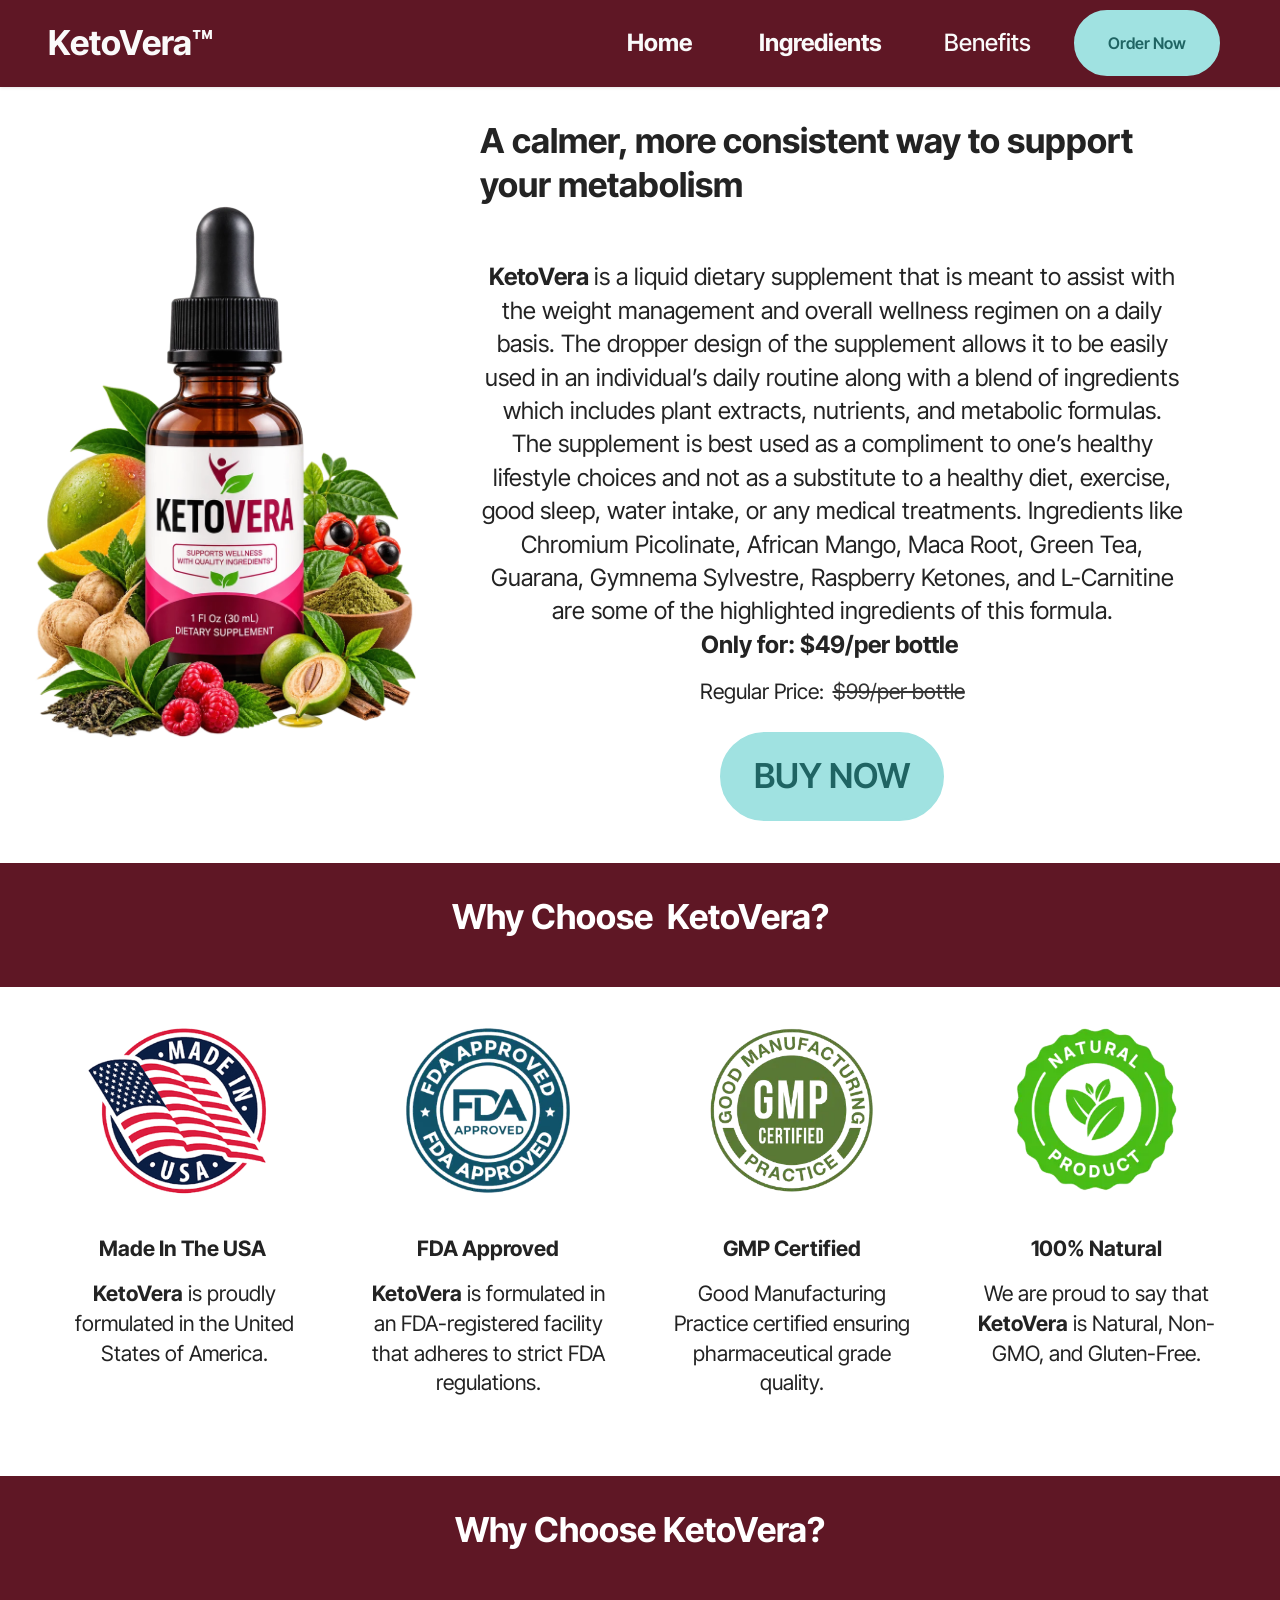
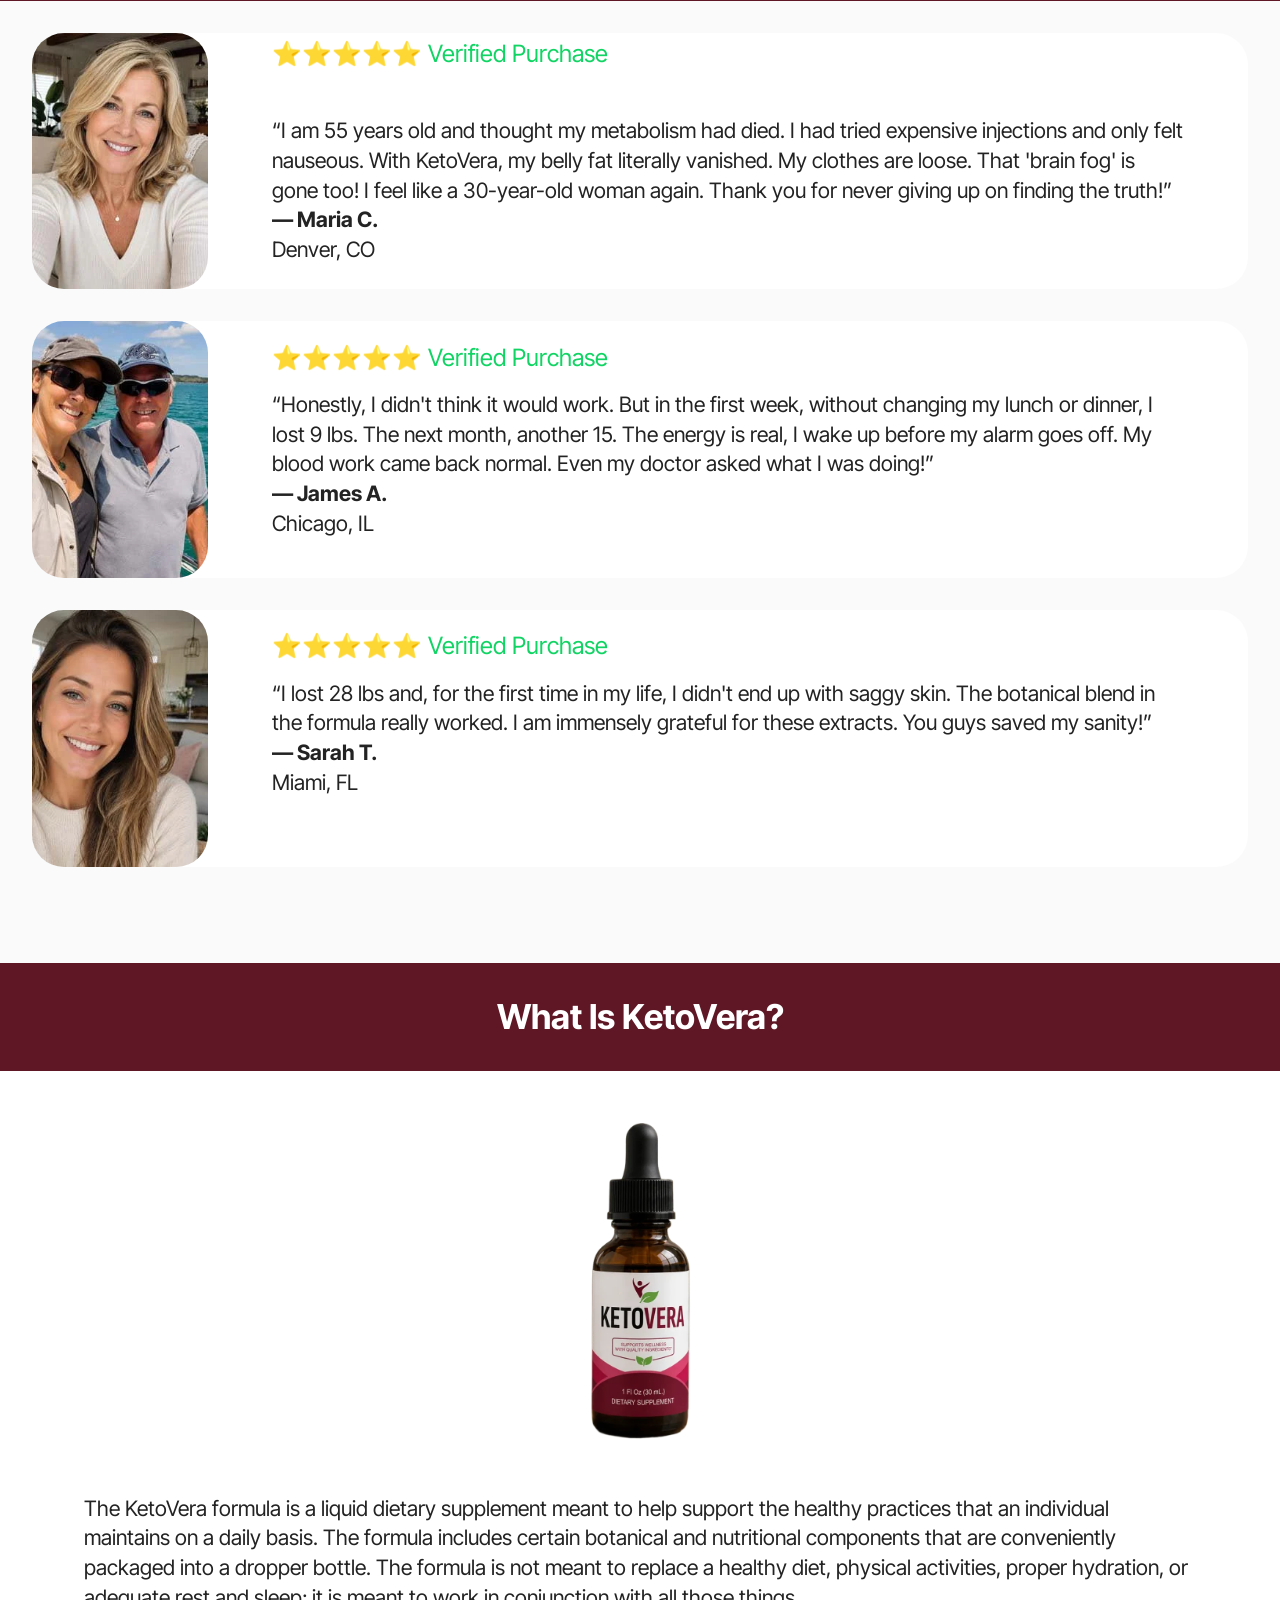
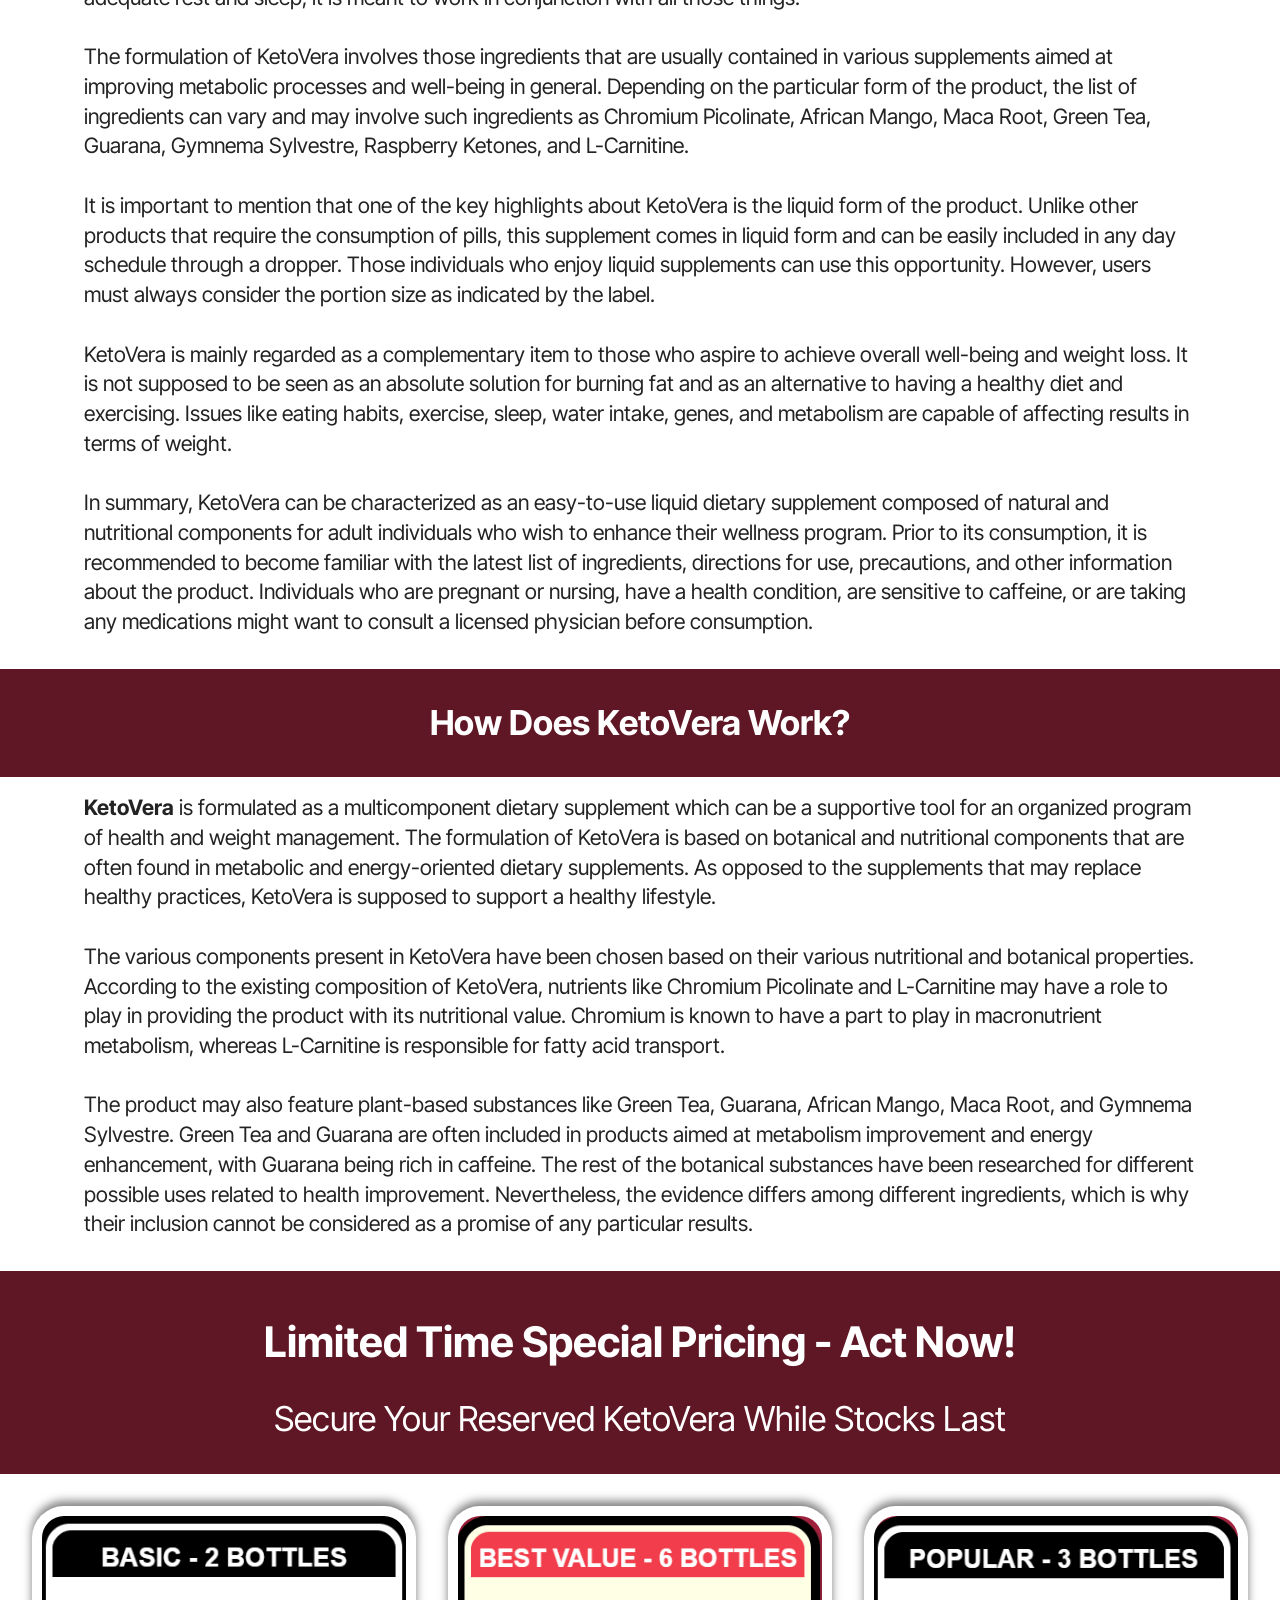
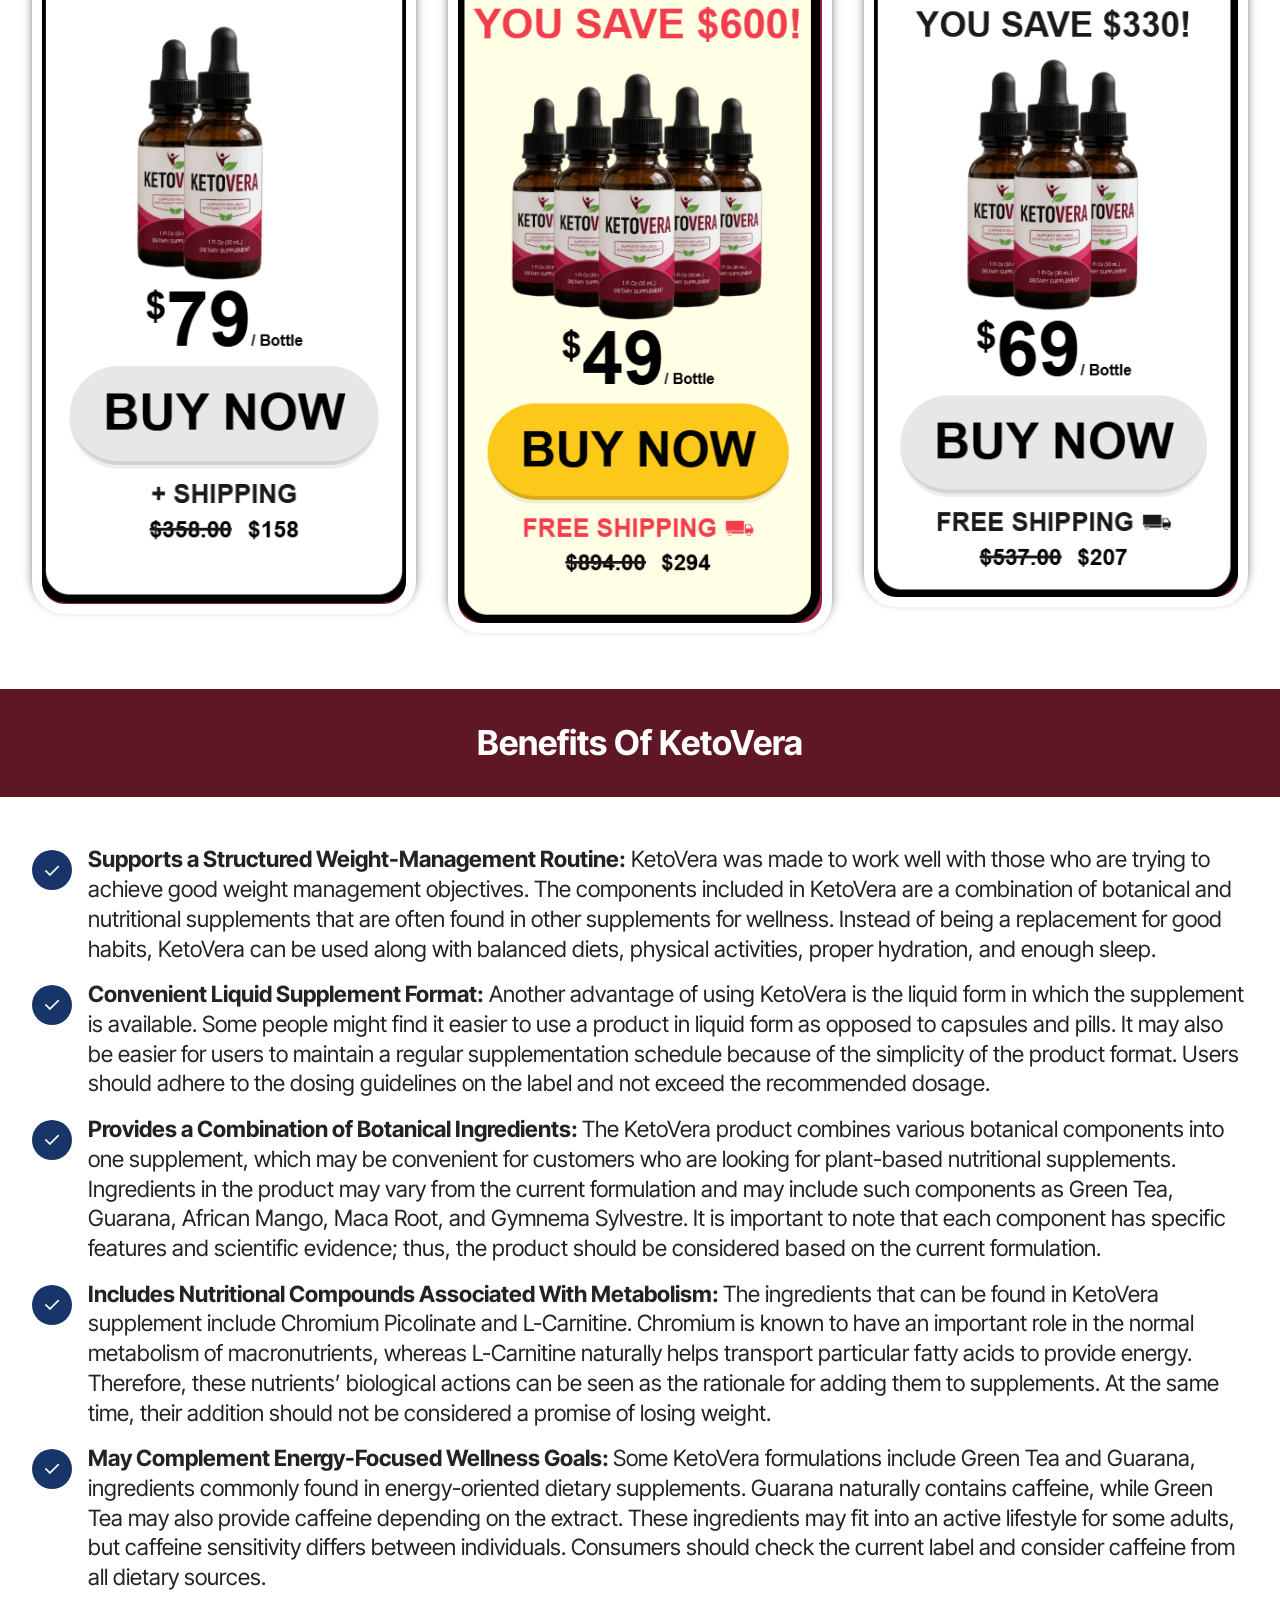
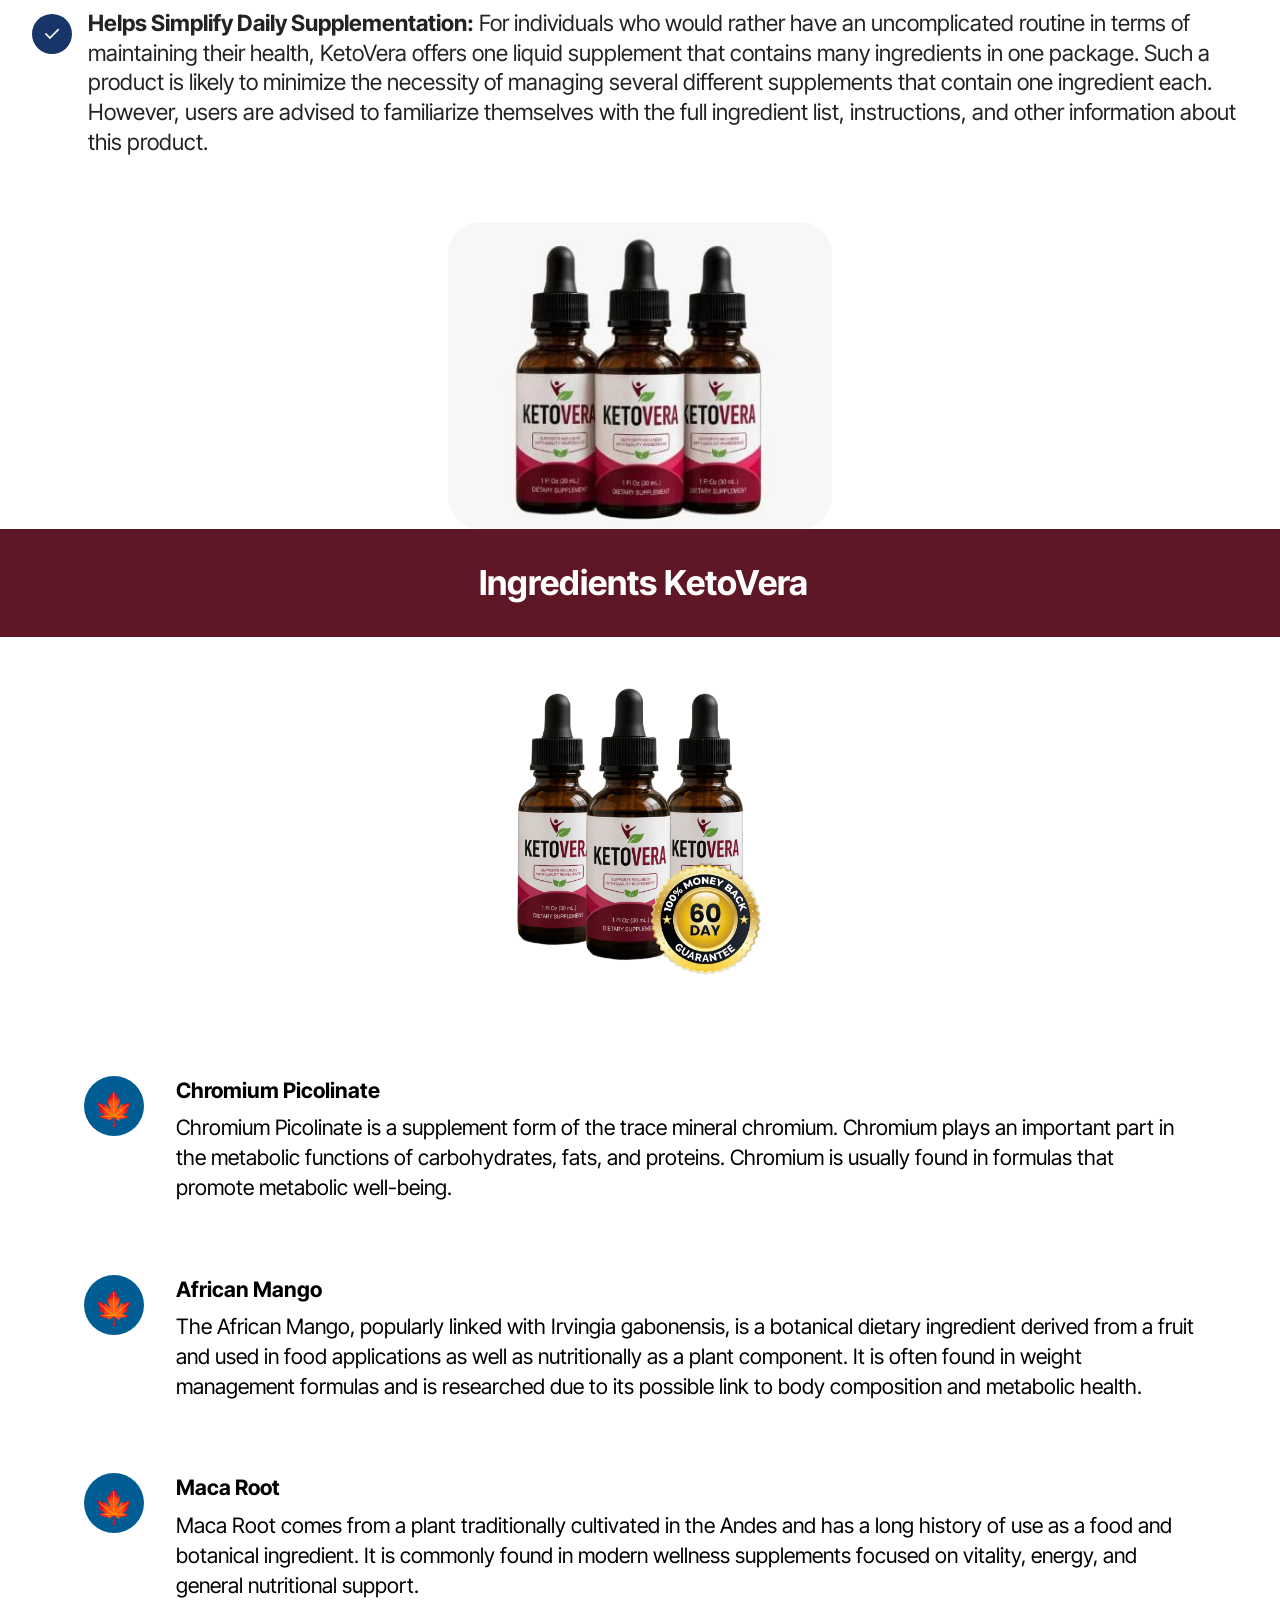
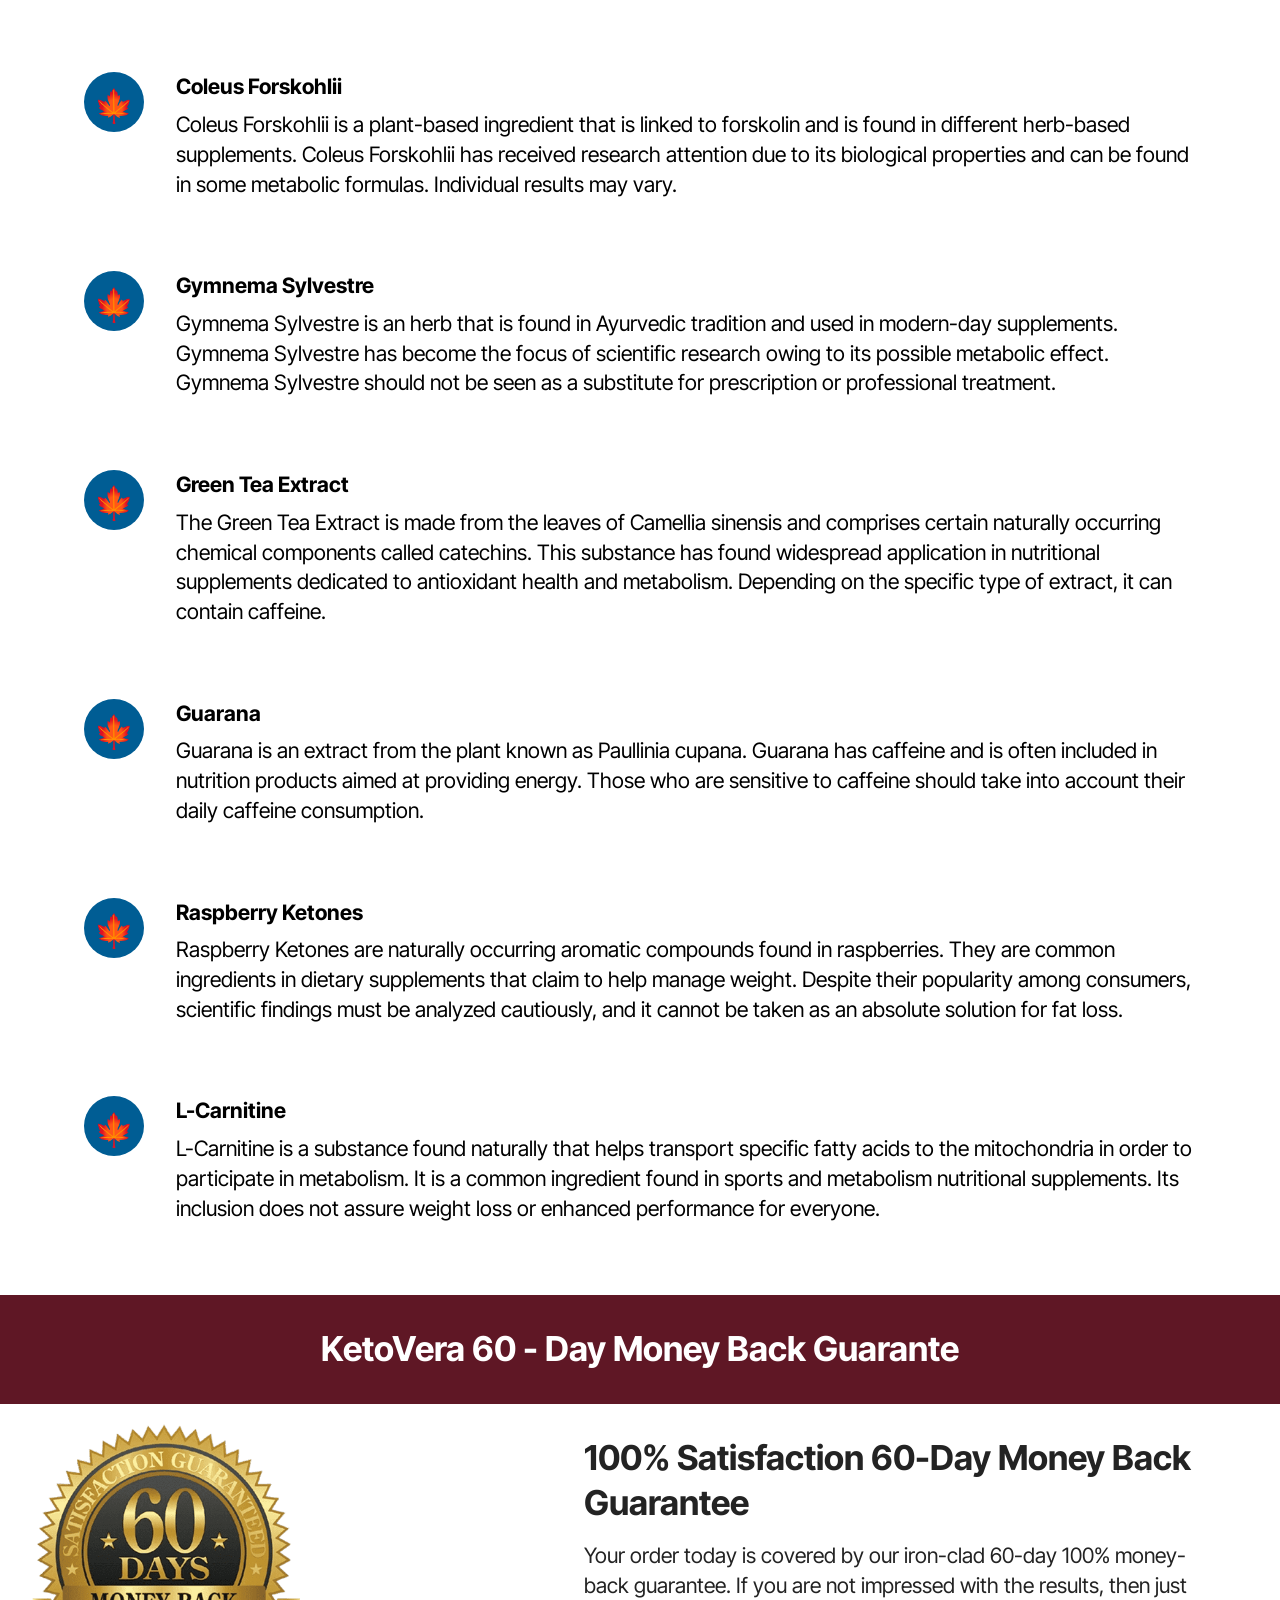
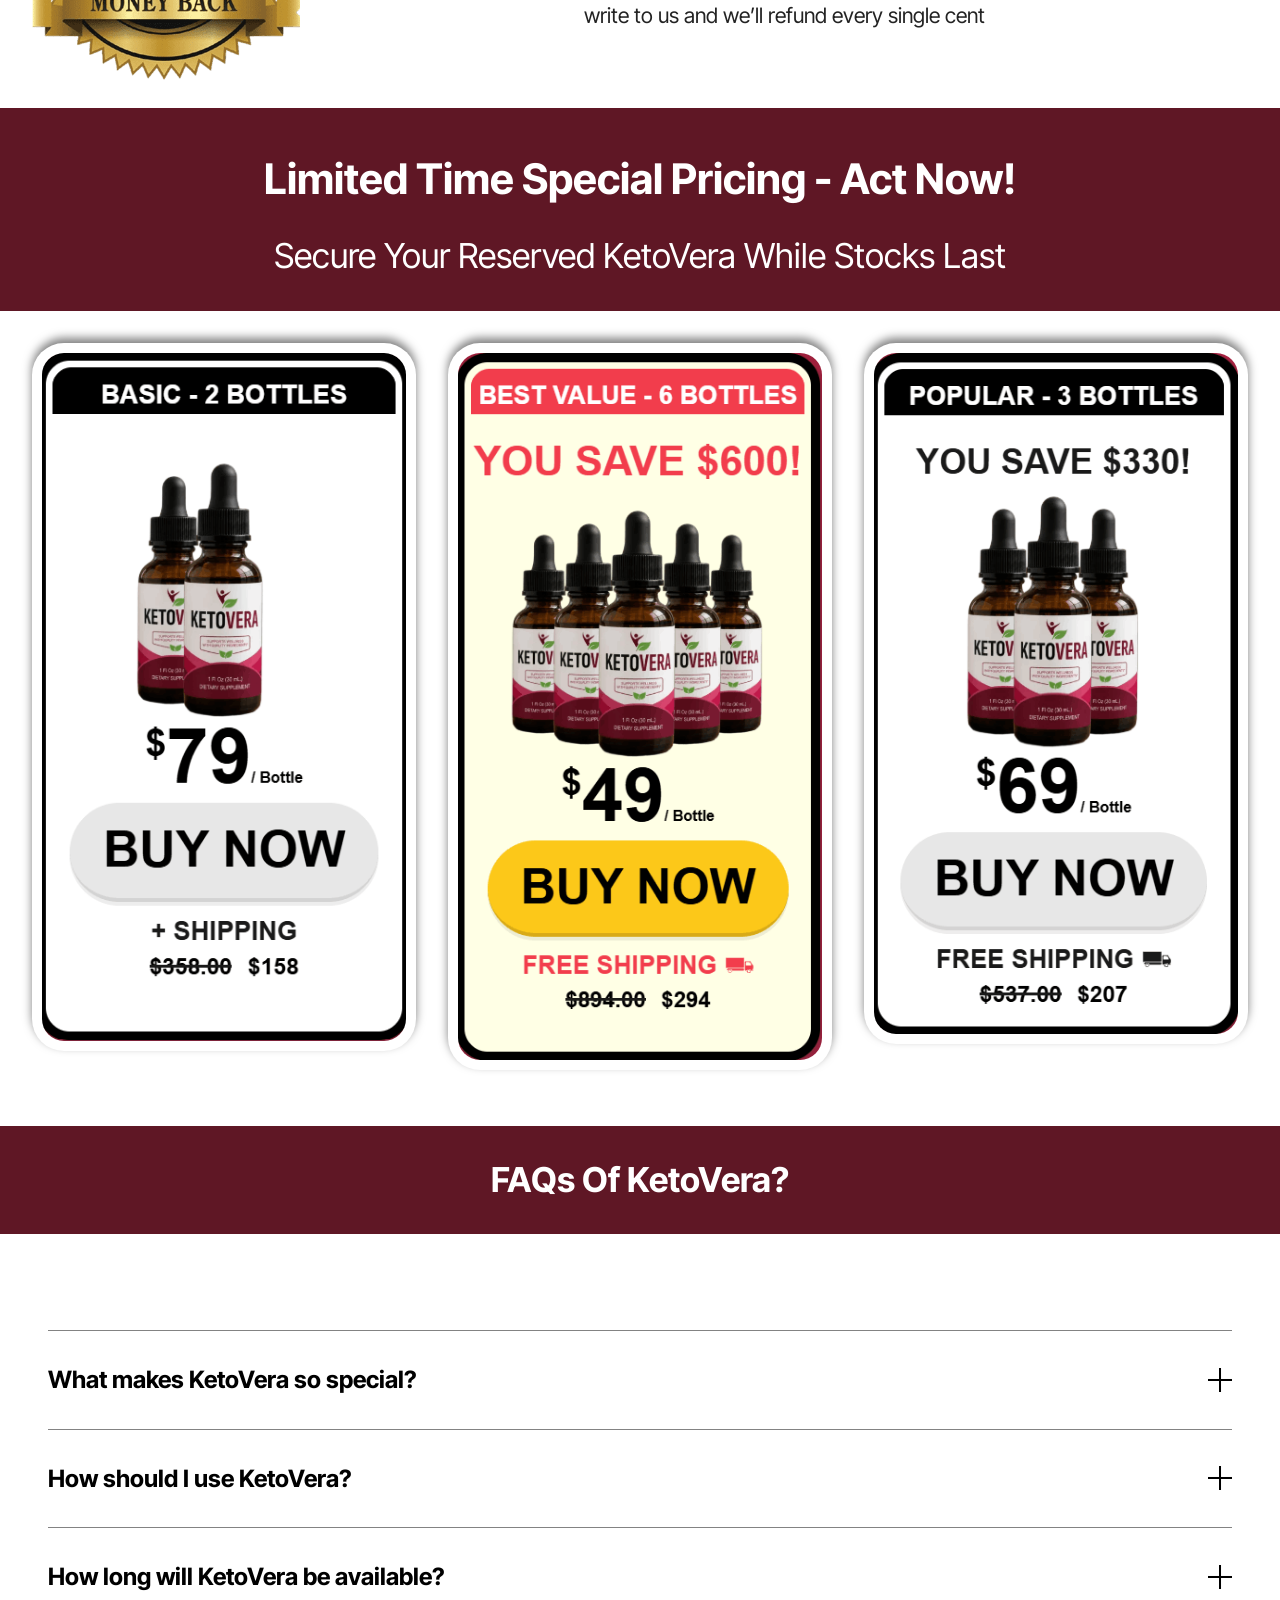
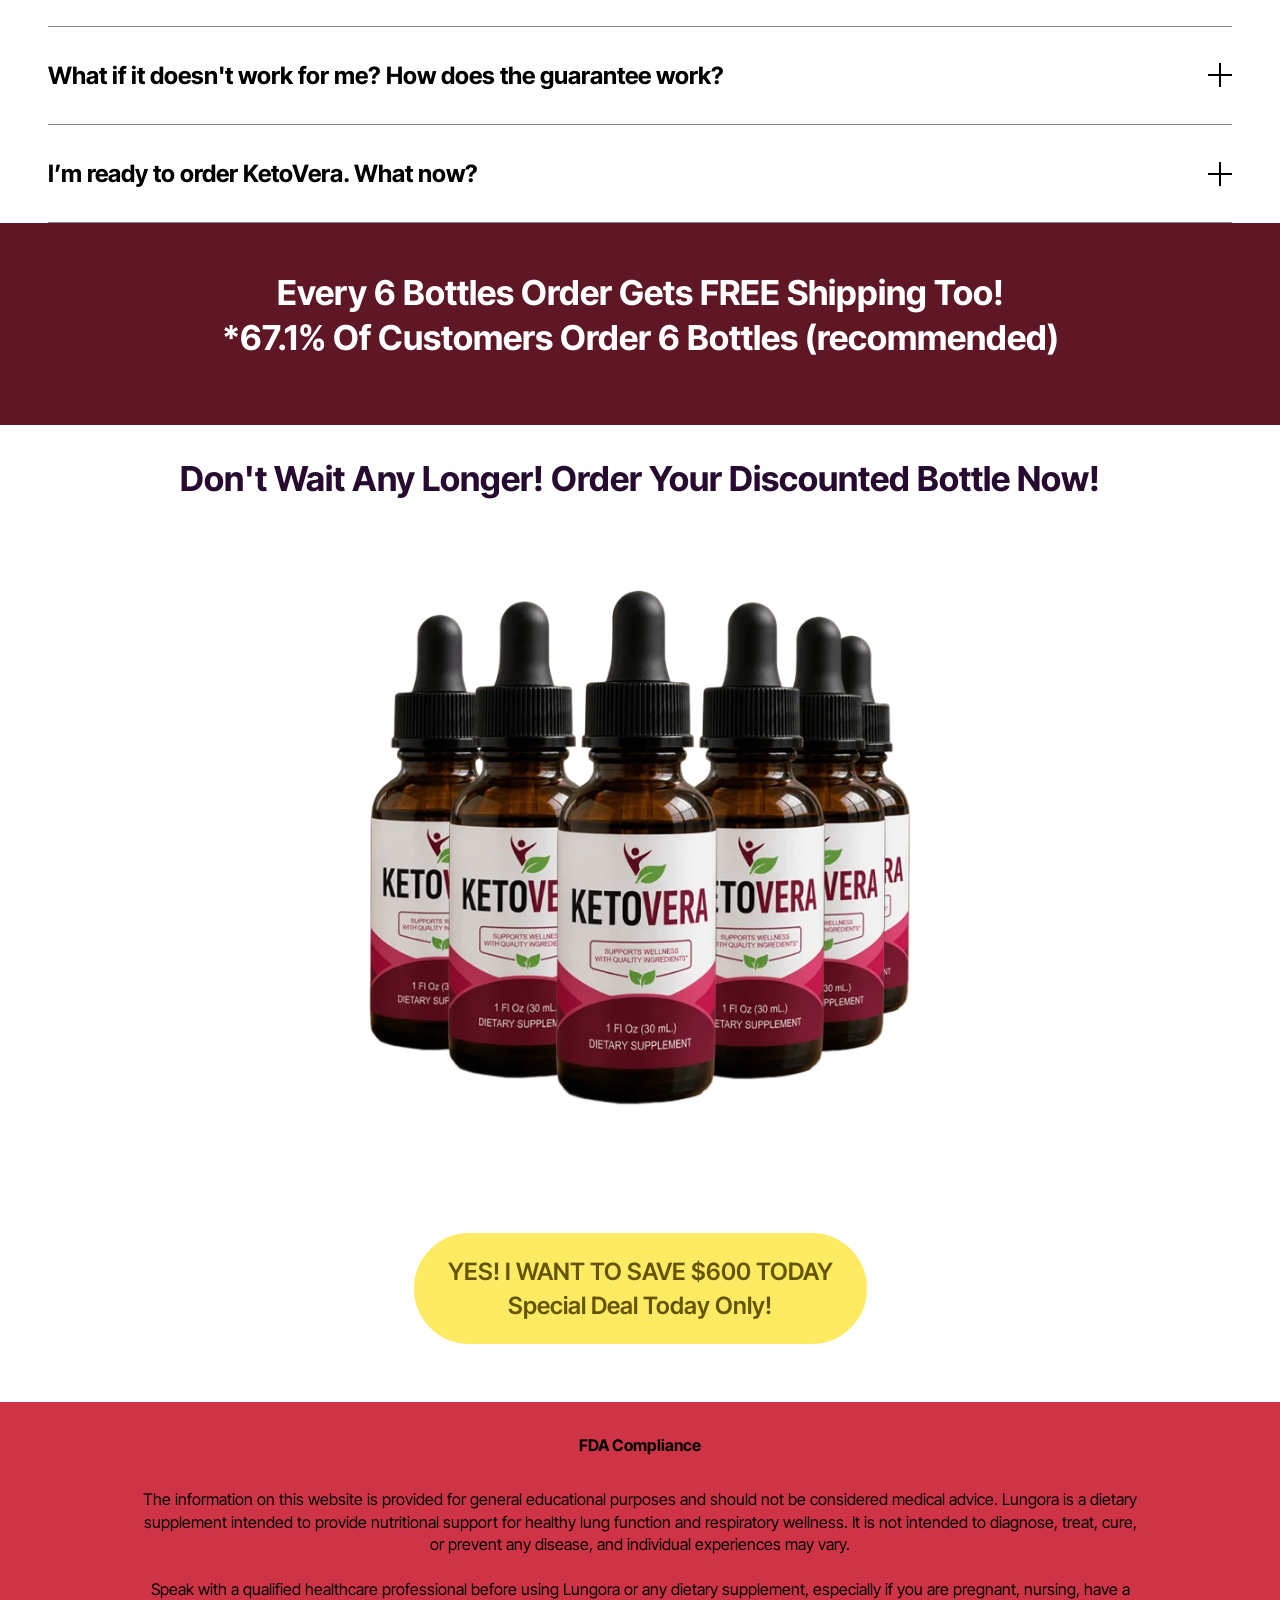
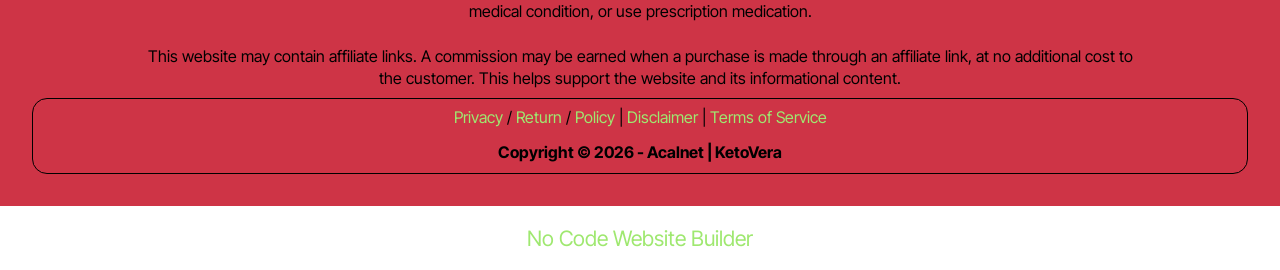
==== index.html @ b518c016 "Add files via upload" ====
<!DOCTYPE html>
<html  lang="en">
<head>
  <!-- Site made with Mobirise Website Builder v6.1.12, https://mobirise.com -->
  <meta charset="UTF-8">
  <meta http-equiv="X-UA-Compatible" content="IE=edge">
  <meta name="generator" content="Mobirise v6.1.12, mobirise.com">
  <meta name="twitter:card" content="summary_large_image"/>
  <meta name="twitter:image:src" content="assets/images/index-meta.webp">
  <meta property="og:image" content="assets/images/index-meta.webp">
  <meta name="twitter:title" content="KetoVera – Advanced Support for Nerve Health">
  <meta name="viewport" content="width=device-width, initial-scale=1, minimum-scale=1">
  <link rel="shortcut icon" href="assets/images/images.png" type="image/x-icon">
  <meta name="description" content="KetoVera is a liquid dietary supplement that is meant to assist with the weight management and overall wellness regimen on a daily basis. The dropper design of the supplement allows it to be easily used in an individual’s daily routine along with a blend of ingredients which includes plant extracts, nutrients, and metabolic formulas. The supplement is best used as a compliment to one’s healthy lifestyle choices and not as a substitute to a healthy diet, exercise, good sleep, water intake, or any medical treatments. Ingredients like Chromium Picolinate, African Mango, Maca Root, Green Tea, Guarana, Gymnema Sylvestre, Raspberry Ketones, and L-Carnitine are some of the highlighted ingredients of this formula.">
  
  
  <title>KetoVera – Advanced Support for Nerve Health</title>
  <link rel="stylesheet" href="assets/web/assets/mobirise-icons2/mobirise2.css">
  <link rel="stylesheet" href="assets/web/assets/mobirise-icons/mobirise-icons.css">
  <link rel="stylesheet" href="assets/bootstrap/css/bootstrap.min.css">
  <link rel="stylesheet" href="assets/dropdown/css/style.css">
  <link rel="stylesheet" href="assets/socicon/css/styles.css">
  <link rel="stylesheet" href="assets/theme/css/style.css">
  <link rel="preload" href="https://fonts.googleapis.com/css?family=Inter+Tight:100,200,300,400,500,600,700,800,900,100i,200i,300i,400i,500i,600i,700i,800i,900i&display=swap" as="style" onload="this.onload=null;this.rel='stylesheet'">
  <noscript><link rel="stylesheet" href="https://fonts.googleapis.com/css?family=Inter+Tight:100,200,300,400,500,600,700,800,900,100i,200i,300i,400i,500i,600i,700i,800i,900i&display=swap"></noscript>
  <link rel="preload" as="style" href="assets/mobirise/css/mbr-additional.css?v=Tbg3Fm"><link rel="stylesheet" href="assets/mobirise/css/mbr-additional.css?v=Tbg3Fm" type="text/css">

  
  
  <meta name="keywords" content="prosta defend, prostadefend, prosta defend supplement, prosta defend pills">
 <meta name="author" content="prosta defend">
		
 <link rel="canonical" href="" >
</head>
<body>
  
  <section data-bs-version="5.1" class="menu menu2 cid-vwCGoTfLS6" once="menu" id="menu2-1z">
    
    <nav class="navbar navbar-dropdown navbar-expand-lg">
        <div class="container">
            <div class="navbar-brand">
                
                <span class="navbar-caption-wrap"><a class="navbar-caption text-white text-primary display-2" href="index.html#content4-27">KetoVera™&nbsp;<br></a></span>
            </div>
            <button class="navbar-toggler" type="button" data-toggle="collapse" data-bs-toggle="collapse" data-target="#navbarSupportedContent" data-bs-target="#navbarSupportedContent" aria-controls="navbarNavAltMarkup" aria-expanded="false" aria-label="Toggle navigation">
                <div class="hamburger">
                    <span></span>
                    <span></span>
                    <span></span>
                    <span></span>
                </div>
            </button>
            <div class="collapse navbar-collapse" id="navbarSupportedContent">
                <ul class="navbar-nav nav-dropdown" data-app-modern-menu="true"><li class="nav-item"><a class="nav-link link text-white text-primary display-5" href="index.html#header3-1m"><strong>Home&nbsp;</strong><br></a></li>
                    <li class="nav-item"><a class="nav-link link text-white text-primary display-5" href="index.html"><strong>Ingredients</strong></a></li>
                    <li class="nav-item"><a class="nav-link link text-white text-primary display-5" href="index.html#header3-31">Benefits</a>
                    </li></ul>
                
                <div class="navbar-buttons mbr-section-btn"><a class="btn btn-warning display-4" href="https://maxwebleads.com/13455/2134/2/?">Order Now</a></div>
            </div>
        </div>
    </nav>
</section>

<section data-bs-version="5.1" class="features6 cid-vwCGxktQIx" id="features7-20">
    <!---->
    

    
    
    <div class="container">
        <div class="card-wrapper">
            <div class="row align-items-center">
                <div class="col-12 col-lg-4">
                    <div class="image-wrapper">
                        <a href="https://maxwebleads.com/13455/2134/2/?"><img src="assets/images/download-2.webp" alt="KetoVera"></a>
                    </div>
                </div>
                <div class="col-12 col-lg">
                    <div class="text-box">
                        <h5 class="mbr-title mbr-fonts-style display-2"><strong>A calmer, more consistent way to support your metabolism</strong><br><strong><br></strong></h5>
                        <p class="mbr-text mbr-fonts-style display-5"><strong>KetoVera </strong>is a liquid dietary supplement that is meant to assist with the weight management and overall wellness regimen on a daily basis. The dropper design of the supplement allows it to be easily used in an individual’s daily routine along with a blend of ingredients which includes plant extracts, nutrients, and metabolic formulas. The supplement is best used as a compliment to one’s healthy lifestyle choices and not as a substitute to a healthy diet, exercise, good sleep, water intake, or any medical treatments. Ingredients like Chromium Picolinate, African Mango, Maca Root, Green Tea, Guarana, Gymnema Sylvestre, Raspberry Ketones, and L-Carnitine are some of the highlighted ingredients of this formula.<br><strong>Only for: $49/per bottle&nbsp;</strong><br></p>
                        <div class="cost">
                            <span class="currentcost mbr-fonts-style pr-2 display-7">Regular Price:&nbsp;</span>
                            <span class="oldcost mbr-fonts-style display-7">$99/per bottle</span>
                        </div>
                        <div class="mbr-section-btn pt-3"><a href="https://maxwebleads.com/13455/2134/2/?" class="btn btn-warning display-2">BUY NOW</a></div>
                    </div>
                </div>
            </div>
        </div>
    </div>
</section>

<section data-bs-version="5.1" class="header3 cid-vwCIpOp77V" id="header3-21">

    

    
    

    <div class="align-center container">
        <div class="row justify-content-center">
            <div class="col-12 col-lg-12">
                
                <h2 class="mbr-section-subtitle mbr-fonts-style mb-3 display-2"><strong>Why Choose&nbsp; KetoVera?</strong></h2>
                
                
            </div>
        </div>
    </div>
</section>

<section data-bs-version="5.1" class="gallery3 cid-vwCFQWDNEf" id="gallery3-1x">
    
    
    <div class="container">
        
        <div class="row mt-4">
            
            
            <div class="item features-image сol-12 col-md-6 col-lg-3 active">
                <div class="item-wrapper">
                    <div class="item-img">
                        <a href="https://maxwebleads.com/13455/2134/2/?"><img src="assets/images/made-in-usa202-500x300.webp" alt="KetoVera Pro FDA Approved" data-slide-to="0" data-bs-slide-to="0"></a>
                    </div>
                    <div class="item-content">
                        <h5 class="item-title mbr-fonts-style display-7"><strong>Made In The USA&nbsp;</strong></h5>
                        
                        <p class="mbr-text mbr-fonts-style mt-3 display-7"><strong>KetoVera</strong> is proudly formulated in the United States of America.
<br>
<br></p>
                    </div>
                    
                </div>
            </div><div class="item features-image сol-12 col-md-6 col-lg-3">
                <div class="item-wrapper">
                    <div class="item-img">
                        <a href="https://maxwebleads.com/13455/2134/2/?"><img src="assets/images/fda-approved-500x300.webp" alt="KetoVera Pro Made In Usa" data-slide-to="1" data-bs-slide-to="1"></a>
                    </div>
                    <div class="item-content">
                        <h5 class="item-title mbr-fonts-style display-7"><strong>FDA Approved</strong></h5>
                        
                        <p class="mbr-text mbr-fonts-style mt-3 display-7"><strong>KetoVera</strong> is formulated in an FDA-registered facility that adheres to strict FDA regulations.</p>
                    </div>
                    
                </div>
            </div><div class="item features-image сol-12 col-md-6 col-lg-3">
                <div class="item-wrapper">
                    <div class="item-img">
                        <a href="https://maxwebleads.com/13455/2134/2/?"><img src="assets/images/gmp-certified-500x300.webp" alt="KetoVera Pro All Natural" data-slide-to="2" data-bs-slide-to="2"></a>
                    </div>
                    <div class="item-content">
                        <h5 class="item-title mbr-fonts-style display-7"><strong>GMP Certified</strong></h5>
                        
                        <p class="mbr-text mbr-fonts-style mt-3 display-7">Good Manufacturing Practice certified ensuring pharmaceutical grade quality.
<br>
<br></p>
                    </div>
                    
                </div>
            </div>
            <div class="item features-image сol-12 col-md-6 col-lg-3">
                <div class="item-wrapper">
                    <div class="item-img">
                        <a href="https://maxwebleads.com/13455/2134/2/?"><img src="assets/images/100-natural-500x300.webp" alt="KetoVera Pro GMP Certified" title=""></a>
                    </div>
                    <div class="item-content">
                        <h5 class="item-title mbr-fonts-style display-7"><strong>100% Natural</strong></h5>
                        
                        <p class="mbr-text mbr-fonts-style mt-3 display-7">We are proud to say that <strong>KetoVera</strong> is Natural, Non-GMO, and Gluten-Free.</p>
                    </div>
                    
                </div>
            </div>
        </div>
    </div>
</section>

<section data-bs-version="5.1" class="header3 cid-vwCO7ddUhF" id="header3-22">

    

    
    

    <div class="align-center container">
        <div class="row justify-content-center">
            <div class="col-12 col-lg-12">
                
                <h2 class="mbr-section-subtitle mbr-fonts-style mb-3 display-2"><strong>Why Choose KetoVera?</strong></h2>
                
                
            </div>
        </div>
    </div>
</section>

<section data-bs-version="5.1" class="team2 cid-vwCOnBbGUN" xmlns="http://www.w3.org/1999/html" id="team2-23">
    

    
    
    <div class="container">
        <div class="item features-image">
            <div class="item-wrapper">
                <div class="row align-items-center">
                    <div class="col-12 col-md-2">
                        <div class="image-wrapper">
                            <a href="https://maxwebleads.com/13455/2134/2/?"><img src="assets/images/ketovera-reviews-1-240x350.webp" alt="KetoVera"></a>
                        </div>
                    </div>
                    <div class="col-12 col-md">
                        <div class="card-box">
                            
                            <h2 class="card-subtitle mbr-fonts-style mb-3 display-5">⭐⭐⭐⭐⭐ Verified Purchase</h2>
                            <p class="mbr-text mbr-fonts-style display-7"><br>“I am 55 years old and thought my metabolism had died. I had tried expensive injections and only felt nauseous. With KetoVera, my belly fat literally vanished. My clothes are loose. That 'brain fog' is gone too! I feel like a 30-year-old woman again. Thank you for never giving up on finding the truth!”<br><strong>— Maria C.
</strong><br>Denver, CO<br></p>
                            
                        </div>
                    </div>
                </div>
            </div>
        </div>
        <div class="item features-image">
            <div class="item-wrapper">
                <div class="row align-items-center">
                    <div class="col-12 col-md-2">
                        <div class="image-wrapper">
                            <a href="https://maxwebleads.com/13455/2134/2/?"><img src="assets/images/ketovera-reviews-2-240x350.webp" alt="KetoVera"></a>
                        </div>
                    </div>
                    <div class="col-12 col-md">
                        <div class="card-box">
                            
                            <h2 class="card-subtitle mbr-fonts-style mb-3 display-5">⭐⭐⭐⭐⭐ Verified Purchase</h2>
                            <p class="mbr-text mbr-fonts-style display-7">“Honestly, I didn't think it would work. But in the first week, without changing my lunch or dinner, I lost 9 lbs. The next month, another 15. The energy is real, I wake up before my alarm goes off. My blood work came back normal. Even my doctor asked what I was doing!”<br><strong>— James A.
<br></strong>Chicago, IL<br></p>
                            
                        </div>
                    </div>
                </div>
            </div>
        </div>
        <div class="item features-image">
            <div class="item-wrapper">
                <div class="row align-items-center">
                    <div class="col-12 col-md-2">
                        <div class="image-wrapper">
                            <a href="https://maxwebleads.com/13455/2134/2/?"><img src="assets/images/ketovera-reviews-3-240x350.webp" alt="KetoVera"></a>
                        </div>
                    </div>
                    <div class="col-12 col-md">
                        <div class="card-box">
                            
                            <h2 class="card-subtitle mbr-fonts-style mb-3 display-5">⭐⭐⭐⭐⭐ Verified Purchase</h2>
                            <p class="mbr-text mbr-fonts-style display-7">“I lost 28 lbs and, for the first time in my life, I didn't end up with saggy skin. The botanical blend in the formula really worked. I am immensely grateful for these extracts. You guys saved my sanity!”
<br><strong>— Sarah T.
</strong><br>Miami, FL<br>&nbsp;<br></p>
                            
                        </div>
                    </div>
                </div>
            </div>
        </div>
    </div>
</section>

<section data-bs-version="5.1" class="header3 cid-uSwx4cJ0TO" id="header3-4">

    

    
    

    <div class="align-center container">
        <div class="row justify-content-center">
            <div class="col-12 col-lg-12">
                
                <h2 class="mbr-section-subtitle mbr-fonts-style mb-3 display-2"><strong>What Is KetoVera?</strong></h2>
                
                
            </div>
        </div>
    </div>
</section>

<section data-bs-version="5.1" class="header9 cid-uSwxo9HcY4" id="header9-6">

    

    
    

    <div class="text-center container">
        <div class="row justify-content-center">
            <div class="col-md-12 col-lg-9">
                <div class="image-wrap mb-4">
                    <a href="https://maxwebleads.com/13455/2134/2/?"><img src="assets/images/download-1.webp" alt="KetoVera Official"></a>
                </div>
                
                
                
            </div>
        </div>
    </div>
</section>

<section data-bs-version="5.1" class="content4 cid-uSwx5BcQWN" id="content4-5">
    

    
    
    <div class="container">
        <div class="row justify-content-center">
            <div class="title col-md-12 col-lg-11">
                
                <h4 class="mbr-section-subtitle align-center mbr-fonts-style mb-4 display-7">The KetoVera formula is a liquid dietary supplement meant to help support the healthy practices that an individual maintains on a daily basis. The formula includes certain botanical and nutritional components that are conveniently packaged into a dropper bottle. The formula is not meant to replace a healthy diet, physical activities, proper hydration, or adequate rest and sleep; it is meant to work in conjunction with all those things.<br><br>
<div>
</div><div>
</div><div>
</div><div>
</div><div>The formulation of KetoVera involves those ingredients that are usually contained in various supplements aimed at improving metabolic processes and well-being in general. Depending on the particular form of the product, the list of ingredients can vary and may involve such ingredients as Chromium Picolinate, African Mango, Maca Root, Green Tea, Guarana, Gymnema Sylvestre, Raspberry Ketones, and L-Carnitine.</div><div><br></div><div>
</div><div>It is important to mention that one of the key highlights about KetoVera is the liquid form of the product. Unlike other products that require the consumption of pills, this supplement comes in liquid form and can be easily included in any day schedule through a dropper. Those individuals who enjoy liquid supplements can use this opportunity. However, users must always consider the portion size as indicated by the label.</div><div> </div><br><div>KetoVera is mainly regarded as a complementary item to those who aspire to achieve overall well-being and weight loss. It is not supposed to be seen as an absolute solution for burning fat and as an alternative to having a healthy diet and exercising. Issues like eating habits, exercise, sleep, water intake, genes, and metabolism are capable of affecting results in terms of weight.</div><div><br></div><div>In summary, KetoVera can be characterized as an easy-to-use liquid dietary supplement composed of natural and nutritional components for adult individuals who wish to enhance their wellness program. Prior to its consumption, it is recommended to become familiar with the latest list of ingredients, directions for use, precautions, and other information about the product. Individuals who are pregnant or nursing, have a health condition, are sensitive to caffeine, or are taking any medications might want to consult a licensed physician before consumption.</div><div>
</div></h4>
                
            </div>
        </div>
    </div>
</section>

<section data-bs-version="5.1" class="header3 cid-uSwy3EeQp4" id="header3-7">

    

    
    

    <div class="align-center container">
        <div class="row justify-content-center">
            <div class="col-12 col-lg-12">
                
                <h2 class="mbr-section-subtitle mbr-fonts-style mb-3 display-2"><strong>How Does KetoVera Work?</strong></h2>
                
                
            </div>
        </div>
    </div>
</section>

<section data-bs-version="5.1" class="content4 cid-uSwy4P6KjC" id="content4-8">
    

    
    
    <div class="container">
        <div class="row justify-content-center">
            <div class="title col-md-12 col-lg-11">
                
                <h4 class="mbr-section-subtitle align-center mbr-fonts-style mb-4 display-7"><div><strong>KetoVera</strong> is formulated as a multicomponent dietary supplement which can be a supportive tool for an organized program of health and weight management. The formulation of KetoVera is based on botanical and nutritional components that are often found in metabolic and energy-oriented dietary supplements. As opposed to the supplements that may replace healthy practices, KetoVera is supposed to support a healthy lifestyle.</div><div><br></div><div>
</div><div>The various components present in KetoVera have been chosen based on their various nutritional and botanical properties. According to the existing composition of KetoVera, nutrients like Chromium Picolinate and L-Carnitine may have a role to play in providing the product with its nutritional value. Chromium is known to have a part to play in macronutrient metabolism, whereas L-Carnitine is responsible for fatty acid transport.</div><div><br></div><div>
</div><div>The product may also feature plant-based substances like Green Tea, Guarana, African Mango, Maca Root, and Gymnema Sylvestre. Green Tea and Guarana are often included in products aimed at metabolism improvement and energy enhancement, with Guarana being rich in caffeine. The rest of the botanical substances have been researched for different possible uses related to health improvement. Nevertheless, the evidence differs among different ingredients, which is why their inclusion cannot be considered as a promise of any particular results.</div><div>
</div><div>
</div><div>
</div></h4>
                
            </div>
        </div>
    </div>
</section>

<section data-bs-version="5.1" class="content4 cid-uSwyrY4N6k" id="content4-9">
    

    
    
    <div class="container">
        <div class="row justify-content-center">
            <div class="title col-md-12 col-lg-11">
                <h3 class="mbr-section-title mbr-fonts-style align-center mb-4 display-1"><strong>Limited Time Special Pricing - Act Now!</strong></h3>
                <h4 class="mbr-section-subtitle align-center mbr-fonts-style mb-4 display-2">Secure Your Reserved KetoVera While Stocks Last</h4>
                
            </div>
        </div>
    </div>
</section>

<section data-bs-version="5.1" class="gallery5 mbr-gallery cid-uSwyss5Anb" id="image1-a">
    

    

    <div class="container">
        
        <div class="row mbr-gallery mt-4">
            <div class="col-12 col-md-6 col-lg-4 item gallery-image">
                
                    <a href="https://maxwebleads.com/13455/2134/2/?"><img class="w-100 JCB_Price" src="assets/images/screenshot202026-09-2920232926-382x722.webp" alt="KetoVera   buy now 2 bottle" data-slide-to="0" data-bs-slide-to="0" title="Ikaria Lean Belly Juice"><br></a>
                   
                
               
            </div>
             <div class="col-12 col-md-6 col-lg-4 item gallery-image">
                
                   <a href="https://maxwebleads.com/13455/2134/2/?"> <img class="w-100 JCB_Price" src="assets/images/screenshot202026-09-2920232949-393x763.webp" alt="KetoVera  buy now 6 bottles" data-slide-to="1" data-bs-slide-to="1" title="Ikaria Lean Belly Juice"><br></a>
                    
                
               
            </div>
             <div class="col-12 col-md-6 col-lg-4 item gallery-image">
                
                   <a href="https://maxwebleads.com/13455/2134/2/?"> <img class="w-100 JCB_Price" src="assets/images/screenshot202026-09-2920233013-386x722.webp" alt="KetoVera  buy now 3 bottles" data-slide-to="2" data-bs-slide-to="2" title="Ikaria Lean Belly Juice"><br>
                    
               
                
            </a></div></div><div class="modal mbr-slider" tabindex="-1" role="dialog" aria-hidden="true" id="vwJ4PDjwbb-modal"><div class="modal-dialog" role="document"><a href="/">
                </a><div class="modal-content"><div class="modal-body"><div class="carousel slide carousel-fade" id="lb-vwJ4PDjwbb" data-ride="carousel" data-bs-ride="carousel" data-interval="4000" data-bs-interval="4000"><a href="/">
                            <div class="carousel-inner">
                                <div class="carousel-item active">
                                    <img class="d-block w-100" src="assets/images/screenshot202026-09-2920232926-382x722.webp" alt="">
                                </div>
                                <div class="carousel-item">
                                    <img class="d-block w-100" src="assets/images/screenshot202026-09-2920232949-393x763.webp" alt="">
                                </div>
                                <div class="carousel-item">
                                    <img class="d-block w-100" src="assets/images/screenshot202026-09-2920233013-386x722.webp" alt="">
                                </div>
                                
                            </div>
                            <ol class="carousel-indicators">
                                <li data-slide-to="0" data-bs-slide-to="0" class="active" data-target="#lb-vwJ4PDjwbb" data-bs-target="#lb-vwJ4PDjwbb"></li>
                                <li data-slide-to="1" data-bs-slide-to="1" data-target="#lb-vwJ4PDjwbb" data-bs-target="#lb-vwJ4PDjwbb"></li>
                                <li data-slide-to="2" data-bs-slide-to="2" data-target="#lb-vwJ4PDjwbb" data-bs-target="#lb-vwJ4PDjwbb"></li>
                                
                            </ol>
                            </a><a role="button" href="" class="close" data-dismiss="modal" data-bs-dismiss="modal" aria-label="Close">
                            </a>
                            <a class="carousel-control-prev carousel-control" role="button" data-slide="prev" data-bs-slide="prev" href="#lb-vwJ4PDjwbb">
                                <span class="mobi-mbri mobi-mbri-arrow-prev" aria-hidden="true"></span>
                                <span class="sr-only visually-hidden">Previous</span>
                            </a>
                            <a class="carousel-control-next carousel-control" role="button" data-slide="next" data-bs-slide="next" href="#lb-vwJ4PDjwbb">
                                <span class="mobi-mbri mobi-mbri-arrow-next" aria-hidden="true"></span>
                                <span class="sr-only visually-hidden">Next</span>
                            </a>
                        </div>
                    </div>
                </div>
            </div>
        </div>
    </div>
</section>

<section data-bs-version="5.1" class="header3 cid-v1XV2cMDDJ" id="header3-1m">

    

    
    

    <div class="align-center container">
        <div class="row justify-content-center">
            <div class="col-12 col-lg-12">
                
                <h2 class="mbr-section-subtitle mbr-fonts-style mb-3 display-2"><strong>Benefits Of KetoVera</strong></h2>
                
                
            </div>
        </div>
    </div>
</section>

<section data-bs-version="5.1" class="content8 cid-vwCRL1Xqy9" id="content8-24">
    
    <div class="container">
        <div class="row justify-content-center">
            <div class="counter-container col-md-12 col-lg-12">
                
                <div class="mbr-text mbr-fonts-style display-7">
                    <ul>
                        <li><span style="font-size: 1.4rem;"><strong>Supports a Structured Weight-Management Routine:</strong></span><span style="font-size: 1.4rem;">&nbsp;KetoVera was made to work well with those who are trying to achieve good weight management objectives. The components included in KetoVera are a combination of botanical and nutritional supplements that are often found in other supplements for wellness. Instead of being a replacement for good habits, KetoVera can be used along with balanced diets, physical activities, proper hydration, and enough sleep.</span></li><li><span style="font-size: 1.4rem;"><strong>Convenient Liquid Supplement Format:</strong>&nbsp;Another advantage of using KetoVera is the liquid form in which the supplement is available. Some people might find it easier to use a product in liquid form as opposed to capsules and pills. It may also be easier for users to maintain a regular supplementation schedule because of the simplicity of the product format. Users should adhere to the dosing guidelines on the label and not exceed the recommended dosage.</span></li><li><span style="font-size: 1.4rem;"><strong>Provides a Combination of Botanical Ingredients: </strong>The KetoVera product combines various botanical components into one supplement, which may be convenient for customers who are looking for plant-based nutritional supplements. Ingredients in the product may vary from the current formulation and may include such components as Green Tea, Guarana, African Mango, Maca Root, and Gymnema Sylvestre. It is important to note that each component has specific features and scientific evidence; thus, the product should be considered based on the current formulation.</span></li><li><span style="font-size: 1.4rem;"><strong>Includes Nutritional Compounds Associated With Metabolism: </strong>The ingredients that can be found in KetoVera supplement include Chromium Picolinate and L-Carnitine. Chromium is known to have an important role in the normal metabolism of macronutrients, whereas L-Carnitine naturally helps transport particular fatty acids to provide energy. Therefore, these nutrients’ biological actions can be seen as the rationale for adding them to supplements. At the same time, their addition should not be considered a promise of losing weight.</span></li><li><span style="font-size: 1.4rem;"><strong>May Complement Energy-Focused Wellness Goals: </strong>Some KetoVera formulations include Green Tea and Guarana, ingredients commonly found in energy-oriented dietary supplements. Guarana naturally contains caffeine, while Green Tea may also provide caffeine depending on the extract. These ingredients may fit into an active lifestyle for some adults, but caffeine sensitivity differs between individuals. Consumers should check the current label and consider caffeine from all dietary sources.</span></li><li><span style="font-size: 1.4rem;"><strong>Helps Simplify Daily Supplementation:</strong>&nbsp;For individuals who would rather have an uncomplicated routine in terms of maintaining their health, KetoVera offers one liquid supplement that contains many ingredients in one package. Such a product is likely to minimize the necessity of managing several different supplements that contain one ingredient each. However, users are advised to familiarize themselves with the full ingredient list, instructions, and other information about this product.</span><br></li>
                    </ul>
                </div>
            </div>
        </div>
    </div>
</section>

<section data-bs-version="5.1" class="image3 cid-v9vYMD72HA" id="image3-1u">
    

    
    

    <div class="container">
        <div class="row justify-content-center">
            <div class="col-12 col-lg-4">
                <div class="image-wrapper">
                    <a href="https://maxwebleads.com/13455/2134/2/?"><img src="assets/images/ketovera-drops-416x333.webp" alt="KetoVera Benefits"></a>
                    
                </div>
            </div>
        </div>
    </div>
</section>

<section data-bs-version="5.1" class="header3 cid-uSxYnXWoLH" id="header3-e">

    

    
    

    <div class="align-center container">
        <div class="row justify-content-center">
            <div class="col-12 col-lg-12">
                
                <h2 class="mbr-section-subtitle mbr-fonts-style mb-3 display-2"><strong>&nbsp;Ingredients KetoVera</strong></h2>
                
                
            </div>
        </div>
    </div>
</section>

<section data-bs-version="5.1" class="image3 cid-v9zPveqzR4" id="image3-1v">
    

    
    

    <div class="container">
        <div class="row justify-content-center">
            <div class="col-12 col-lg-4">
                <div class="image-wrapper">
                    <a href="https://maxwebleads.com/13455/2134/2/?"><img src="assets/images/ketovera.webp" alt="KetoVera  ingredients"></a>
                    
                </div>
            </div>
        </div>
    </div>
</section>

<section data-bs-version="5.1" class="features19 cid-uSxZQNMPuo" id="features20-g">

    
    
    <div class="container">
        <div class="row justify-content-center">
            
            <div class="col-12 col-md-11">
                <div class="item mbr-flex">
                    <div class="icon-box">
                        <span class="step-number mbr-fonts-style display-5">🍁</span>
                    </div>
                    <div class="text-box">
                        <h4 class="icon-title card-title mbr-black mbr-fonts-style display-7"><strong>Chromium Picolinate</strong></h4>
                        <h5 class="icon-text mbr-black mbr-fonts-style display-7"><div>Chromium Picolinate is a supplement form of the trace mineral chromium. Chromium plays an important part in the metabolic functions of carbohydrates, fats, and proteins. Chromium is usually found in formulas that promote metabolic well-being.</div></h5>
                    </div>
                </div>
                <div class="item mbr-flex">
                    <div class="icon-box">
                        <span class="step-number mbr-fonts-style display-5">🍁</span>
                    </div>
                    <div class="text-box">
                        <h4 class="icon-title card-title mbr-black mbr-fonts-style display-7"><div><strong>African Mango</strong></div><div><strong>
</strong></div><div><strong>
</strong></div></h4>
                        <h5 class="icon-text mbr-black mbr-fonts-style display-7"><div>The African Mango, popularly linked with Irvingia gabonensis, is a botanical dietary ingredient derived from a fruit and used in food applications as well as nutritionally as a plant component. It is often found in weight management formulas and is researched due to its possible link to body composition and metabolic health.</div></h5>
                    </div>
                </div>
                <div class="item mbr-flex">
                    <div class="icon-box">
                        <span class="step-number mbr-fonts-style display-5">🍁</span>
                    </div>
                    <div class="text-box">
                        <h4 class="icon-title card-title mbr-black mbr-fonts-style display-7"><strong>Maca Root</strong></h4>
                        <h5 class="icon-text mbr-black mbr-fonts-style display-7"><div>Maca Root comes from a plant traditionally cultivated in the Andes and has a long history of use as a food and botanical ingredient. It is commonly found in modern wellness supplements focused on vitality, energy, and general nutritional support.</div></h5>
                    </div>
                </div>
                <div class="item mbr-flex">
                    <div class="icon-box">
                        <span class="step-number mbr-fonts-style display-5">🍁</span>
                    </div>
                    <div class="text-box">
                        <h4 class="icon-title card-title mbr-black mbr-fonts-style display-7"><strong>
</strong><div><strong>Coleus Forskohlii</strong></div></h4>
                        <h5 class="icon-text mbr-black mbr-fonts-style display-7"><div>
</div><div>Coleus Forskohlii is a plant-based ingredient that is linked to forskolin and is found in different herb-based supplements. Coleus Forskohlii has received research attention due to its biological properties and can be found in some metabolic formulas. Individual results may vary.</div><div>
</div><div>
</div><div>
</div></h5>
                    </div>
                </div>
                <div class="item mbr-flex">
                    <div class="icon-box">
                        <span class="step-number mbr-fonts-style display-5">🍁</span>
                    </div>
                    <div class="text-box">
                        <h4 class="icon-title card-title mbr-black mbr-fonts-style display-7"><strong>Gymnema Sylvestre</strong></h4>
                        <h5 class="icon-text mbr-black mbr-fonts-style display-7">
<div>Gymnema Sylvestre is an herb that is found in Ayurvedic tradition and used in modern-day supplements. Gymnema Sylvestre has become the focus of scientific research owing to its possible metabolic effect. Gymnema Sylvestre should not be seen as a substitute for prescription or professional treatment.</div><div>
</div></h5>
                    </div>
                </div>
                <div class="item mbr-flex">
                    <div class="icon-box">
                        <span class="step-number mbr-fonts-style display-5">🍁</span>
                    </div>
                    <div class="text-box">
                        <h4 class="icon-title card-title mbr-black mbr-fonts-style display-7"><strong>Green Tea Extract</strong></h4>
                        <h5 class="icon-text mbr-black mbr-fonts-style display-7">
<div>The Green Tea Extract is made from the leaves of Camellia sinensis and comprises certain naturally occurring chemical components called catechins. This substance has found widespread application in nutritional supplements dedicated to antioxidant health and metabolism. Depending on the specific type of extract, it can contain caffeine.</div><div>
</div></h5>
                    </div>
                </div>
                <div class="item mbr-flex">
                    <div class="icon-box">
                        <span class="step-number mbr-fonts-style display-5">🍁</span>
                    </div>
                    <div class="text-box">
                        <h4 class="icon-title card-title mbr-black mbr-fonts-style display-7"><strong>Guarana</strong></h4>
                        <h5 class="icon-text mbr-black mbr-fonts-style display-7"><div>Guarana is an extract from the plant known as Paullinia cupana. Guarana has caffeine and is often included in nutrition products aimed at providing energy. Those who are sensitive to caffeine should take into account their daily caffeine consumption.</div></h5>
                    </div>
                </div>
                <div class="item mbr-flex">
                    <div class="icon-box">
                        <span class="step-number mbr-fonts-style display-5">🍁</span>
                    </div>
                    <div class="text-box">
                        <h4 class="icon-title card-title mbr-black mbr-fonts-style display-7"><strong>Raspberry Ketones</strong></h4>
                        <h5 class="icon-text mbr-black mbr-fonts-style display-7">Raspberry Ketones are naturally occurring aromatic compounds found in raspberries. They are common ingredients in dietary supplements that claim to help manage weight. Despite their popularity among consumers, scientific findings must be analyzed cautiously, and it cannot be taken as an absolute solution for fat loss.</h5>
                    </div>
                </div>
                <div class="item mbr-flex last">
                    <div class="icon-box">
                        <span class="step-number mbr-fonts-style display-5">🍁</span>
                    </div>
                    <div class="text-box">
                        <h4 class="icon-title card-title mbr-black mbr-fonts-style display-7"><strong>L-Carnitine</strong></h4>
                        <h5 class="icon-text mbr-black mbr-fonts-style display-7"><div>L-Carnitine is a substance found naturally that helps transport specific fatty acids to the mitochondria in order to participate in metabolism. It is a common ingredient found in sports and metabolism nutritional supplements. Its inclusion does not assure weight loss or enhanced performance for everyone.</div></h5>
                    </div>
                </div>
                
            </div>
        </div>
    </div>
</section>

<section data-bs-version="5.1" class="header3 cid-uSy1VLcYBO" id="header3-i">

    

    
    

    <div class="align-center container">
        <div class="row justify-content-center">
            <div class="col-12 col-lg-12">
                
                <h2 class="mbr-section-subtitle mbr-fonts-style mb-3 display-2"><strong>KetoVera 60 - Day Money Back Guarante</strong></h2>
                
                
            </div>
        </div>
    </div>
</section>

<section data-bs-version="5.1" class="image1 cid-uSy4b2rZim" id="image1-l">
    

    
    

    <div class="container">
        <div class="row align-items-center">
            <div class="col-12 col-lg-5">
                <div class="image-wrapper">
                    <a href="https://maxwebleads.com/13455/2134/2/?"><img src="assets/images/60-days-money-back-guarantee201-437x437.webp" alt="60 days money back guarantee"></a>
                    
                </div>
            </div>
            <div class="col-12 col-lg">
                <div class="text-wrapper">
                    <h3 class="mbr-section-title mbr-fonts-style mb-3 display-2"><strong>100% Satisfaction 60-Day Money Back Guarantee</strong></h3>
                    <p class="mbr-text mbr-fonts-style display-7">Your order today is covered by our iron-clad 60-day 100% money-back guarantee. If you are not impressed with the results, then just write to us and we’ll refund every single cent<br><br></p>
                </div>
            </div>
        </div>
    </div>
</section>

<section data-bs-version="5.1" class="content4 cid-uSy6zLDx7Z" id="content4-n">
    

    
    
    <div class="container">
        <div class="row justify-content-center">
            <div class="title col-md-12 col-lg-11">
                <h3 class="mbr-section-title mbr-fonts-style align-center mb-4 display-1"><strong>Limited Time Special Pricing - Act Now!</strong></h3>
                <h4 class="mbr-section-subtitle align-center mbr-fonts-style mb-4 display-2">Secure Your Reserved KetoVera While Stocks Last</h4>
                
            </div>
        </div>
    </div>
</section>

<section data-bs-version="5.1" class="gallery5 mbr-gallery cid-uSy79isOmz" id="image1-o">
    

    

    <div class="container">
        
        <div class="row mbr-gallery mt-4">
            <div class="col-12 col-md-6 col-lg-4 item gallery-image">
                
                    <a href="https://maxwebleads.com/13455/2134/2/?"><img class="w-100 JCB_Price" src="assets/images/screenshot202026-09-2920232926-382x722.webp" alt="KetoVera   buy now 2 bottle" data-slide-to="0" data-bs-slide-to="0" title="Ikaria Lean Belly Juice"><br></a>
                   
                
               
            </div>
             <div class="col-12 col-md-6 col-lg-4 item gallery-image">
                
                   <a href="https://maxwebleads.com/13455/2134/2/?"> <img class="w-100 JCB_Price" src="assets/images/screenshot202026-09-2920232949-393x763.webp" alt=" KetoVera buy now 6 bottles" data-slide-to="1" data-bs-slide-to="1" title="Ikaria Lean Belly Juice"><br></a>
                    
                
               
            </div>
             <div class="col-12 col-md-6 col-lg-4 item gallery-image">
                
                   <a href="https://maxwebleads.com/13455/2134/2/?"> <img class="w-100 JCB_Price" src="assets/images/screenshot202026-09-2920233013-386x722.webp" alt="KetoVera  buy now 3 bottles" data-slide-to="2" data-bs-slide-to="2" title="Ikaria Lean Belly Juice"><br>
                    
               
                
            </a></div></div><div class="modal mbr-slider" tabindex="-1" role="dialog" aria-hidden="true" id="vwJ4PHbFWr-modal"><div class="modal-dialog" role="document"><a href="/">
                </a><div class="modal-content"><div class="modal-body"><div class="carousel slide carousel-fade" id="lb-vwJ4PHbFWr" data-ride="carousel" data-bs-ride="carousel" data-interval="4000" data-bs-interval="4000"><a href="/">
                            <div class="carousel-inner">
                                <div class="carousel-item active">
                                    <img class="d-block w-100" src="assets/images/screenshot202026-09-2920232926-382x722.webp" alt="">
                                </div>
                                <div class="carousel-item">
                                    <img class="d-block w-100" src="assets/images/screenshot202026-09-2920232949-393x763.webp" alt="">
                                </div>
                                <div class="carousel-item">
                                    <img class="d-block w-100" src="assets/images/screenshot202026-09-2920233013-386x722.webp" alt="">
                                </div>
                                
                            </div>
                            <ol class="carousel-indicators">
                                <li data-slide-to="0" data-bs-slide-to="0" class="active" data-target="#lb-vwJ4PHbFWr" data-bs-target="#lb-vwJ4PHbFWr"></li>
                                <li data-slide-to="1" data-bs-slide-to="1" data-target="#lb-vwJ4PHbFWr" data-bs-target="#lb-vwJ4PHbFWr"></li>
                                <li data-slide-to="2" data-bs-slide-to="2" data-target="#lb-vwJ4PHbFWr" data-bs-target="#lb-vwJ4PHbFWr"></li>
                                
                            </ol>
                            </a><a role="button" href="" class="close" data-dismiss="modal" data-bs-dismiss="modal" aria-label="Close">
                            </a>
                            <a class="carousel-control-prev carousel-control" role="button" data-slide="prev" data-bs-slide="prev" href="#lb-vwJ4PHbFWr">
                                <span class="mobi-mbri mobi-mbri-arrow-prev" aria-hidden="true"></span>
                                <span class="sr-only visually-hidden">Previous</span>
                            </a>
                            <a class="carousel-control-next carousel-control" role="button" data-slide="next" data-bs-slide="next" href="#lb-vwJ4PHbFWr">
                                <span class="mobi-mbri mobi-mbri-arrow-next" aria-hidden="true"></span>
                                <span class="sr-only visually-hidden">Next</span>
                            </a>
                        </div>
                    </div>
                </div>
            </div>
        </div>
    </div>
</section>

<section data-bs-version="5.1" class="header3 cid-uSAZF0QlCi" id="header3-19">

    

    
    

    <div class="align-center container">
        <div class="row justify-content-center">
            <div class="col-12 col-lg-12">
                
                <h2 class="mbr-section-subtitle mbr-fonts-style mb-3 display-2"><strong>FAQs Of KetoVera?</strong></h2>
                
                
            </div>
        </div>
    </div>
</section>

<section data-bs-version="5.1" class="tutorm5 list2 cid-uSyixu0mvQ" id="list2-10">

	

	
	

	<div class="container">
		<div class="row">
			<div class="col-12">
				<div class="title-wrapper">
					
				</div>
				<div id="bootstrap-accordion_24" class="panel-group accordionStyles accordion" role="tablist" aria-multiselectable="true">
					<div class="card">
						<div class="card-header" role="tab" id="headingOne">
							<a role="button" class="panel-title collapsed" data-toggle="collapse" data-bs-toggle="collapse" data-core="" href="#collapse1_24" aria-expanded="false" aria-controls="collapse1">
								<h4 class="panel-title-edit mbr-fonts-style display-5"><strong>What makes KetoVera so special?</strong></h4>
								<span class="sign mbr-iconfont mobi-mbri-plus mobi-mbri"></span>
							</a>
						</div>
						<div id="collapse1_24" class="panel-collapse noScroll collapse" role="tabpanel" aria-labelledby="headingOne" data-parent="#accordion" data-bs-parent="#bootstrap-accordion_24">
							<div class="panel-body">
								<p class="mbr-fonts-style mbr-text display-7">KetoVera is not a diet, nor does it focus on calories. It targets the biological Origin: The fat-storing bacteria and "Thermogenic Resistance".
<br>
<br>Through an instant-absorption liquid technology of a Proprietary Herbal Blend, Chromium, and metabolic activators, it crushes the fat storage process, tightens skin, and sends a steady surge of energy throughout 24 hours.
<br>
<br></p>
							</div>
						</div>
					</div>
					<div class="card">
						<div class="card-header" role="tab" id="headingTwo">
							<a role="button" class="panel-title collapsed" data-toggle="collapse" data-bs-toggle="collapse" data-core="" href="#collapse2_24" aria-expanded="false" aria-controls="collapse2">
								<h4 class="panel-title-edit mbr-fonts-style display-5"><strong>How should I use KetoVera?</strong></h4>
								<span class="sign mbr-iconfont mobi-mbri-plus mobi-mbri"></span>
							</a>
						</div>
						<div id="collapse2_24" class="panel-collapse noScroll collapse" role="tabpanel" aria-labelledby="headingTwo" data-parent="#accordion" data-bs-parent="#bootstrap-accordion_24">
							<div class="panel-body">
								<p class="mbr-fonts-style mbr-text display-7">It’s extremely simple. Just take 1 milliliter (1ml) a day using the dropper. Drop the liquid under your tongue in the morning, hold it for 90 seconds, and swallow.
<br>
<br>This allows the formula to avoid breakdown by stomach acids, penetrating your bloodstream rapidly.<br></p>
							</div>
						</div>
					</div>
					<div class="card">
						<div class="card-header" role="tab" id="headingThree">
							<a role="button" class="panel-title collapsed" data-toggle="collapse" data-bs-toggle="collapse" data-core="" href="#collapse3_24" aria-expanded="false" aria-controls="collapse3">
								<h4 class="panel-title-edit mbr-fonts-style display-5"><strong>How long will KetoVera be available?</strong></h4>
								<span class="sign mbr-iconfont mobi-mbri-plus mobi-mbri"></span>
							</a>
						</div>
						<div id="collapse3_24" class="panel-collapse noScroll collapse" role="tabpanel" aria-labelledby="headingThree" data-parent="#accordion" data-bs-parent="#bootstrap-accordion_24">
							<div class="panel-body">
								<p class="mbr-fonts-style mbr-text display-7">Unfortunately, I cannot say for sure.
<br>
<br>Medical industry giants and pharmaceutical executives are monitoring products that actually solve problems instead of managing symptoms.
<br>
<br>In addition, the meticulous cold-extraction process we use requires about 3 months of formulation for each small batch.
<br>
<br>For these reasons, we strongly recommend you secure the 3 or 6-bottle package now, while it is visible on this page.<br></p>
							</div>
						</div>
					</div>
					<div class="card">
						<div class="card-header" role="tab" id="headingFour">
							<a role="button" class="panel-title collapsed" data-toggle="collapse" data-bs-toggle="collapse" data-core="" href="#collapse4_24" aria-expanded="false" aria-controls="collapse4">
								<h4 class="panel-title-edit mbr-fonts-style display-5"><strong>What if it doesn't work for me? How does the guarantee work?</strong></h4>
								<span class="sign mbr-iconfont mobi-mbri-plus mobi-mbri"></span>
							</a>
						</div>
						<div id="collapse4_24" class="panel-collapse noScroll collapse" role="tabpanel" aria-labelledby="headingFour" data-parent="#accordion" data-bs-parent="#bootstrap-accordion_24">
							<div class="panel-body">
								<p class="mbr-fonts-style mbr-text display-7">I am staking my word and my company's money on this because I saw this exact formula save my wife.
<br>
<br>If you choose your package and over the next 60 days you aren't experiencing rapid weight loss, looser clothes, and renewed energy, just contact us.
<br>
<br>We will refund every penny you paid, even if you send the bottles back completely empty.<br></p>
							</div>
						</div>
					</div>
					<div class="card">
						<div class="card-header" role="tab" id="headingFive">
							<a role="button" class="panel-title collapsed" data-toggle="collapse" data-bs-toggle="collapse" data-core="" href="#collapse5_24" aria-expanded="false" aria-controls="collapse5">
								<h4 class="panel-title-edit mbr-fonts-style display-5"><strong>I’m ready to order KetoVera. What now?</strong></h4>
								<span class="sign mbr-iconfont mobi-mbri-plus mobi-mbri"></span>
							</a>
						</div>
						<div id="collapse5_24" class="panel-collapse noScroll collapse" role="tabpanel" aria-labelledby="headingFive" data-parent="#accordion" data-bs-parent="#bootstrap-accordion_24">
							<div class="panel-body">
								<p class="mbr-fonts-style mbr-text display-7">It’s easy…
<br>
<br>Just select one of the packages you see below and complete your order on our secure page.
<br>
<br>The moment you click, we will discreetly package and ship it right to your door.
<br>
<br>The magic doesn't happen by reading; it happens by using. See you on the inside!<br></p>
							</div>
						</div>
					</div>
				</div>
			</div>
		</div>
	</div>
</section>

<section data-bs-version="5.1" class="header3 cid-uSyiQjcLWb" id="header3-11">

    

    
    

    <div class="align-center container">
        <div class="row justify-content-center">
            <div class="col-12 col-lg-12">
                
                <h2 class="mbr-section-subtitle mbr-fonts-style mb-3 display-2"><strong>Every 6 Bottles Order Gets FREE Shipping Too!
</strong><div>
</div><div>
</div><div><strong>
</strong></div><div><strong>*67.1% Of Customers Order 6 Bottles (recommended)</strong></div><div><strong>
</strong></div></h2>
                
                
            </div>
        </div>
    </div>
</section>

<section data-bs-version="5.1" class="content4 cid-uSykCEaVFv" id="content4-13">
    

    
    
    <div class="container">
        <div class="row justify-content-center">
            <div class="title col-md-12 col-lg-10">
                <h3 class="mbr-section-title mbr-fonts-style align-center mb-4 display-2"><strong>Don't Wait Any Longer! Order Your Discounted Bottle Now!</strong></h3>
                
                
            </div>
        </div>
    </div>
</section>

<section data-bs-version="5.1" class="header9 cid-uSyjWdld8c" id="header9-12">

    

    
    

    <div class="text-center container">
        <div class="row justify-content-center">
            <div class="col-md-12 col-lg-9">
                <div class="image-wrap mb-4">
                    <a href="https://maxwebleads.com/13455/2134/2/?"><img src="assets/images/bottlex6.webp" alt="KetoVera  support prostate health"></a>
                </div>
                <h1 class="mbr-section-title mbr-fonts-style mb-3 display-5"><strong>Regular Price: $99/bottle</strong><br><strong>Today Only for: $49/ bottle</strong></h1>
                
                <div class="mbr-section-btn mt-3"><a class="btn btn-danger display-5" href="https://maxwebleads.com/13455/2134/2/?">YES! I WANT TO SAVE $600 TODAY<br>Special Deal Today Only!</a></div>
            </div>
        </div>
    </div>
</section>

<section data-bs-version="5.1" class="article11 cid-uSyxFnyi0a" id="article11-15">
    

    
    
    <div class="container">
        <div class="row justify-content-center">
            <div class="title col-md-12 col-lg-10">
                <h3 class="mbr-section-title mbr-fonts-style align-center mt-0 mb-0 display-4"><strong>FDA Compliance</strong></h3>
                <h4 class="mbr-section-subtitle align-center mbr-fonts-style mt-4 display-4"><div>The information on this website is provided for general educational purposes and should not be considered medical advice. Lungora is a dietary supplement intended to provide nutritional support for healthy lung function and respiratory wellness. It is not intended to diagnose, treat, cure, or prevent any disease, and individual experiences may vary.</div><br><div>
</div><div>Speak with a qualified healthcare professional before using Lungora or any dietary supplement, especially if you are pregnant, nursing, have a medical condition, or use prescription medication.</div><br><div>
</div><div>This website may contain affiliate links. A commission may be earned when a purchase is made through an affiliate link, at no additional cost to the customer. This helps support the website and its informational content.</div><div>
</div><div>
</div></h4>
                
            </div>
        </div>
    </div>
</section>

<section data-bs-version="5.1" class="footer3 cid-uSDDWmb6KM" once="footers" id="footer3-1h">

    

    

    <div class="container">
        <div class="media-container-row align-center mbr-white">
            
            
            <div class="JCB row row-copirayt">
            <p><a href="https://ketoveraofficial.com/buygoods/legal/privacy-policy/index.html" class="text-primary">Privacy</a> / <a href="https://ketoveraofficial.com/buygoods/legal/refund-policy/index.html" class="text-primary">Return</a> / <a href="https://ketoveraofficial.com/buygoods/legal/privacy-policy/index.html" class="text-primary">Policy</a>&nbsp;| <a href="https://ketoveraofficial.com/buygoods/legal/disclaimer/index.html" class="text-primary">Disclaimer </a>| <a href="https://ketoveraofficial.com/buygoods/legal/terms/index.html" class="text-primary">Terms of Service</a><br></p>
            
            <p class="mbr-text mb-0 mbr-fonts-style mbr-white align-center display-4"><strong>Copyright © 2026 - Acalnet  |&nbsp;KetoVera</strong><br></p>
                
                
            </div>
        </div>
    </div>
</section><section class="display-7" style="padding: 0;align-items: center;justify-content: center;flex-wrap: wrap;    align-content: center;display: flex;position: relative;height: 4rem;"><a href="https://mobiri.se/" style="flex: 1 1;height: 4rem;position: absolute;width: 100%;z-index: 1;"><img alt="" style="height: 4rem;" src="[data-uri]"></a><p style="margin: 0;text-align: center;" class="display-7">&#8204;</p><a style="z-index:1" href="https://mobirise.com/builder/no-code-website-builder.html">No Code Website Builder</a></section><script src="assets/bootstrap/js/bootstrap.bundle.min.js"></script>  <script src="assets/smoothscroll/smooth-scroll.js"></script>  <script src="assets/ytplayer/index.js"></script>  <script src="assets/dropdown/js/navbar-dropdown.js"></script>  <script src="assets/mbr-switch-arrow/mbr-switch-arrow.js"></script>  <script src="assets/theme/js/script.js"></script>  
  
  
</body>
</html>
---- assets/web/assets/mobirise-icons2/mobirise2.css ----
@font-face {
  font-family: 'Moririse2';
  font-display: swap;
  src:  url('mobirise2.eot?f2bix4');
  src:  url('mobirise2.eot?f2bix4#iefix') format('embedded-opentype'),
    url('mobirise2.woff2?f2bix4') format('woff2'),
    url('mobirise2.woff?f2bix4') format('woff'),
    url('mobirise2.ttf?f2bix4') format('truetype'),
    url('mobirise2.svg?f2bix4#mobirise2') format('svg');
  font-weight: normal;
  font-style: normal;
}

[class^="mobi-"], [class*=" mobi-"] {
  /* use !important to prevent issues with browser extensions that change fonts */
  font-family: 'Moririse2' !important;
  speak: none;
  font-style: normal;
  font-weight: normal;
  font-variant: normal;
  text-transform: none;
  line-height: 1;

  /* Better Font Rendering =========== */
  -webkit-font-smoothing: antialiased;
  -moz-osx-font-smoothing: grayscale;
}

.mobi-mbri-add-submenu:before {
  content: "\e900";
}
.mobi-mbri-alert:before {
  content: "\e901";
}
.mobi-mbri-align-center:before {
  content: "\e902";
}
.mobi-mbri-align-justify:before {
  content: "\e903";
}
.mobi-mbri-align-left:before {
  content: "\e904";
}
.mobi-mbri-align-right:before {
  content: "\e905";
}
.mobi-mbri-android:before {
  content: "\e906";
}
.mobi-mbri-apple:before {
  content: "\e907";
}
.mobi-mbri-arrow-down:before {
  content: "\e908";
}
.mobi-mbri-arrow-next:before {
  content: "\e909";
}
.mobi-mbri-arrow-prev:before {
  content: "\e90a";
}
.mobi-mbri-arrow-up:before {
  content: "\e90b";
}
.mobi-mbri-bold:before {
  content: "\e90c";
}
.mobi-mbri-bookmark:before {
  content: "\e90d";
}
.mobi-mbri-bootstrap:before {
  content: "\e90e";
}
.mobi-mbri-briefcase:before {
  content: "\e90f";
}
.mobi-mbri-browse:before {
  content: "\e910";
}
.mobi-mbri-bulleted-list:before {
  content: "\e911";
}
.mobi-mbri-calendar:before {
  content: "\e912";
}
.mobi-mbri-camera:before {
  content: "\e913";
}
.mobi-mbri-cart-add:before {
  content: "\e914";
}
.mobi-mbri-cart-full:before {
  content: "\e915";
}
.mobi-mbri-cash:before {
  content: "\e916";
}
.mobi-mbri-change-style:before {
  content: "\e917";
}
.mobi-mbri-chat:before {
  content: "\e918";
}
.mobi-mbri-clock:before {
  content: "\e919";
}
.mobi-mbri-close:before {
  content: "\e91a";
}
.mobi-mbri-cloud:before {
  content: "\e91b";
}
.mobi-mbri-code:before {
  content: "\e91c";
}
.mobi-mbri-contact-form:before {
  content: "\e91d";
}
.mobi-mbri-credit-card:before {
  content: "\e91e";
}
.mobi-mbri-cursor-click:before {
  content: "\e91f";
}
.mobi-mbri-cust-feedback:before {
  content: "\e920";
}
.mobi-mbri-database:before {
  content: "\e921";
}
.mobi-mbri-delivery:before {
  content: "\e922";
}
.mobi-mbri-desktop:before {
  content: "\e923";
}
.mobi-mbri-devices:before {
  content: "\e924";
}
.mobi-mbri-down:before {
  content: "\e925";
}
.mobi-mbri-download-2:before {
  content: "\e926";
}
.mobi-mbri-download:before {
  content: "\e927";
}
.mobi-mbri-drag-n-drop-2:before {
  content: "\e928";
}
.mobi-mbri-drag-n-drop:before {
  content: "\e929";
}
.mobi-mbri-edit-2:before {
  content: "\e92a";
}
.mobi-mbri-edit:before {
  content: "\e92b";
}
.mobi-mbri-error:before {
  content: "\e92c";
}
.mobi-mbri-extension:before {
  content: "\e92d";
}
.mobi-mbri-features:before {
  content: "\e92e";
}
.mobi-mbri-file:before {
  content: "\e92f";
}
.mobi-mbri-flag:before {
  content: "\e930";
}
.mobi-mbri-folder:before {
  content: "\e931";
}
.mobi-mbri-gift:before {
  content: "\e932";
}
.mobi-mbri-github:before {
  content: "\e933";
}
.mobi-mbri-globe-2:before {
  content: "\e934";
}
.mobi-mbri-globe:before {
  content: "\e935";
}
.mobi-mbri-growing-chart:before {
  content: "\e936";
}
.mobi-mbri-hearth:before {
  content: "\e937";
}
.mobi-mbri-help:before {
  content: "\e938";
}
.mobi-mbri-home:before {
  content: "\e939";
}
.mobi-mbri-hot-cup:before {
  content: "\e93a";
}
.mobi-mbri-idea:before {
  content: "\e93b";
}
.mobi-mbri-image-gallery:before {
  content: "\e93c";
}
.mobi-mbri-image-slider:before {
  content: "\e93d";
}
.mobi-mbri-info:before {
  content: "\e93e";
}
.mobi-mbri-italic:before {
  content: "\e93f";
}
.mobi-mbri-key:before {
  content: "\e940";
}
.mobi-mbri-laptop:before {
  content: "\e941";
}
.mobi-mbri-layers:before {
  content: "\e942";
}
.mobi-mbri-left-right:before {
  content: "\e943";
}
.mobi-mbri-left:before {
  content: "\e944";
}
.mobi-mbri-letter:before {
  content: "\e945";
}
.mobi-mbri-like:before {
  content: "\e946";
}
.mobi-mbri-link:before {
  content: "\e947";
}
.mobi-mbri-lock:before {
  content: "\e948";
}
.mobi-mbri-login:before {
  content: "\e949";
}
.mobi-mbri-logout:before {
  content: "\e94a";
}
.mobi-mbri-magic-stick:before {
  content: "\e94b";
}
.mobi-mbri-map-pin:before {
  content: "\e94c";
}
.mobi-mbri-menu:before {
  content: "\e94d";
}
.mobi-mbri-mobile-2:before {
  content: "\e94e";
}
.mobi-mbri-mobile-horizontal:before {
  content: "\e94f";
}
.mobi-mbri-mobile:before {
  content: "\e950";
}
.mobi-mbri-mobirise:before {
  content: "\e951";
}
.mobi-mbri-more-horizontal:before {
  content: "\e952";
}
.mobi-mbri-more-vertical:before {
  content: "\e953";
}
.mobi-mbri-music:before {
  content: "\e954";
}
.mobi-mbri-new-file:before {
  content: "\e955";
}
.mobi-mbri-numbered-list:before {
  content: "\e956";
}
.mobi-mbri-opened-folder:before {
  content: "\e957";
}
.mobi-mbri-pages:before {
  content: "\e958";
}
.mobi-mbri-paper-plane:before {
  content: "\e959";
}
.mobi-mbri-paperclip:before {
  content: "\e95a";
}
.mobi-mbri-phone:before {
  content: "\e95b";
}
.mobi-mbri-photo:before {
  content: "\e95c";
}
.mobi-mbri-photos:before {
  content: "\e95d";
}
.mobi-mbri-pin:before {
  content: "\e95e";
}
.mobi-mbri-play:before {
  content: "\e95f";
}
.mobi-mbri-plus:before {
  content: "\e960";
}
.mobi-mbri-preview:before {
  content: "\e961";
}
.mobi-mbri-print:before {
  content: "\e962";
}
.mobi-mbri-protect:before {
  content: "\e963";
}
.mobi-mbri-question:before {
  content: "\e964";
}
.mobi-mbri-quote-left:before {
  content: "\e965";
}
.mobi-mbri-quote-right:before {
  content: "\e966";
}
.mobi-mbri-redo:before {
  content: "\e967";
}
.mobi-mbri-refresh:before {
  content: "\e968";
}
.mobi-mbri-responsive-2:before {
  content: "\e969";
}
.mobi-mbri-responsive:before {
  content: "\e96a";
}
.mobi-mbri-right:before {
  content: "\e96b";
}
.mobi-mbri-rocket:before {
  content: "\e96c";
}
.mobi-mbri-sad-face:before {
  content: "\e96d";
}
.mobi-mbri-sale:before {
  content: "\e96e";
}
.mobi-mbri-save:before {
  content: "\e96f";
}
.mobi-mbri-search:before {
  content: "\e970";
}
.mobi-mbri-setting-2:before {
  content: "\e971";
}
.mobi-mbri-setting-3:before {
  content: "\e972";
}
.mobi-mbri-setting:before {
  content: "\e973";
}
.mobi-mbri-share:before {
  content: "\e974";
}
.mobi-mbri-shopping-bag:before {
  content: "\e975";
}
.mobi-mbri-shopping-basket:before {
  content: "\e976";
}
.mobi-mbri-shopping-cart:before {
  content: "\e977";
}
.mobi-mbri-sites:before {
  content: "\e978";
}
.mobi-mbri-smile-face:before {
  content: "\e979";
}
.mobi-mbri-speed:before {
  content: "\e97a";
}
.mobi-mbri-star:before {
  content: "\e97b";
}
.mobi-mbri-success:before {
  content: "\e97c";
}
.mobi-mbri-sun:before {
  content: "\e97d";
}
.mobi-mbri-sun2:before {
  content: "\e97e";
}
.mobi-mbri-tablet-vertical:before {
  content: "\e97f";
}
.mobi-mbri-tablet:before {
  content: "\e980";
}
.mobi-mbri-target:before {
  content: "\e981";
}
.mobi-mbri-timer:before {
  content: "\e982";
}
.mobi-mbri-to-ftp:before {
  content: "\e983";
}
.mobi-mbri-to-local-drive:before {
  content: "\e984";
}
.mobi-mbri-touch-swipe:before {
  content: "\e985";
}
.mobi-mbri-touch:before {
  content: "\e986";
}
.mobi-mbri-trash:before {
  content: "\e987";
}
.mobi-mbri-underline:before {
  content: "\e988";
}
.mobi-mbri-undo:before {
  content: "\e989";
}
.mobi-mbri-unlink:before {
  content: "\e98a";
}
.mobi-mbri-unlock:before {
  content: "\e98b";
}
.mobi-mbri-up-down:before {
  content: "\e98c";
}
.mobi-mbri-up:before {
  content: "\e98d";
}
.mobi-mbri-update:before {
  content: "\e98e";
}
.mobi-mbri-upload-2:before {
  content: "\e98f";
}
.mobi-mbri-upload:before {
  content: "\e990";
}
.mobi-mbri-user-2:before {
  content: "\e991";
}
.mobi-mbri-user:before {
  content: "\e992";
}
.mobi-mbri-users:before {
  content: "\e993";
}
.mobi-mbri-video-play:before {
  content: "\e994";
}
.mobi-mbri-video:before {
  content: "\e995";
}
.mobi-mbri-watch:before {
  content: "\e996";
}
.mobi-mbri-website-theme-2:before {
  content: "\e997";
}
.mobi-mbri-website-theme:before {
  content: "\e998";
}
.mobi-mbri-wifi:before {
  content: "\e999";
}
.mobi-mbri-windows:before {
  content: "\e99a";
}
.mobi-mbri-zoom-in:before {
  content: "\e99b";
}
.mobi-mbri-zoom-out:before {
  content: "\e99c";
}
---- assets/web/assets/mobirise-icons/mobirise-icons.css ----
@font-face {
  font-family: 'MobiriseIcons';
  src:  url('mobirise-icons.eot?spat4u');
  src:  url('mobirise-icons.eot?spat4u#iefix') format('embedded-opentype'),
    url('mobirise-icons.woff2?spat4u') format('woff2'),
    url('mobirise-icons.woff?spat4u') format('woff'),
    url('mobirise-icons.ttf?spat4u') format('truetype'),
    url('mobirise-icons.svg?spat4u#MobiriseIcons') format('svg');
  font-weight: normal;
  font-style: normal;
  font-display: swap;
}

[class^="mbri-"], [class*=" mbri-"] {
  /* use !important to prevent issues with browser extensions that change fonts */
  font-family: MobiriseIcons !important;
  speak: none;
  font-style: normal;
  font-weight: normal;
  font-variant: normal;
  text-transform: none;
  line-height: 1;

  /* Better Font Rendering =========== */
  -webkit-font-smoothing: antialiased;
  -moz-osx-font-smoothing: grayscale;
}

.mbri-add-submenu:before {
  content: "\e900";
}
.mbri-alert:before {
  content: "\e901";
}
.mbri-align-center:before {
  content: "\e902";
}
.mbri-align-justify:before {
  content: "\e903";
}
.mbri-align-left:before {
  content: "\e904";
}
.mbri-align-right:before {
  content: "\e905";
}
.mbri-android:before {
  content: "\e906";
}
.mbri-apple:before {
  content: "\e907";
}
.mbri-arrow-down:before {
  content: "\e908";
}
.mbri-arrow-next:before {
  content: "\e909";
}
.mbri-arrow-prev:before {
  content: "\e90a";
}
.mbri-arrow-up:before {
  content: "\e90b";
}
.mbri-bold:before {
  content: "\e90c";
}
.mbri-bookmark:before {
  content: "\e90d";
}
.mbri-bootstrap:before {
  content: "\e90e";
}
.mbri-briefcase:before {
  content: "\e90f";
}
.mbri-browse:before {
  content: "\e910";
}
.mbri-bulleted-list:before {
  content: "\e911";
}
.mbri-calendar:before {
  content: "\e912";
}
.mbri-camera:before {
  content: "\e913";
}
.mbri-cart-add:before {
  content: "\e914";
}
.mbri-cart-full:before {
  content: "\e915";
}
.mbri-cash:before {
  content: "\e916";
}
.mbri-change-style:before {
  content: "\e917";
}
.mbri-chat:before {
  content: "\e918";
}
.mbri-clock:before {
  content: "\e919";
}
.mbri-close:before {
  content: "\e91a";
}
.mbri-cloud:before {
  content: "\e91b";
}
.mbri-code:before {
  content: "\e91c";
}
.mbri-contact-form:before {
  content: "\e91d";
}
.mbri-credit-card:before {
  content: "\e91e";
}
.mbri-cursor-click:before {
  content: "\e91f";
}
.mbri-cust-feedback:before {
  content: "\e920";
}
.mbri-database:before {
  content: "\e921";
}
.mbri-delivery:before {
  content: "\e922";
}
.mbri-desktop:before {
  content: "\e923";
}
.mbri-devices:before {
  content: "\e924";
}
.mbri-down:before {
  content: "\e925";
}
.mbri-download:before {
  content: "\e989";
}
.mbri-drag-n-drop:before {
  content: "\e927";
}
.mbri-drag-n-drop2:before {
  content: "\e928";
}
.mbri-edit:before {
  content: "\e929";
}
.mbri-edit2:before {
  content: "\e92a";
}
.mbri-error:before {
  content: "\e92b";
}
.mbri-extension:before {
  content: "\e92c";
}
.mbri-features:before {
  content: "\e92d";
}
.mbri-file:before {
  content: "\e92e";
}
.mbri-flag:before {
  content: "\e92f";
}
.mbri-folder:before {
  content: "\e930";
}
.mbri-gift:before {
  content: "\e931";
}
.mbri-github:before {
  content: "\e932";
}
.mbri-globe:before {
  content: "\e933";
}
.mbri-globe-2:before {
  content: "\e934";
}
.mbri-growing-chart:before {
  content: "\e935";
}
.mbri-hearth:before {
  content: "\e936";
}
.mbri-help:before {
  content: "\e937";
}
.mbri-home:before {
  content: "\e938";
}
.mbri-hot-cup:before {
  content: "\e939";
}
.mbri-idea:before {
  content: "\e93a";
}
.mbri-image-gallery:before {
  content: "\e93b";
}
.mbri-image-slider:before {
  content: "\e93c";
}
.mbri-info:before {
  content: "\e93d";
}
.mbri-italic:before {
  content: "\e93e";
}
.mbri-key:before {
  content: "\e93f";
}
.mbri-laptop:before {
  content: "\e940";
}
.mbri-layers:before {
  content: "\e941";
}
.mbri-left-right:before {
  content: "\e942";
}
.mbri-left:before {
  content: "\e943";
}
.mbri-letter:before {
  content: "\e944";
}
.mbri-like:before {
  content: "\e945";
}
.mbri-link:before {
  content: "\e946";
}
.mbri-lock:before {
  content: "\e947";
}
.mbri-login:before {
  content: "\e948";
}
.mbri-logout:before {
  content: "\e949";
}
.mbri-magic-stick:before {
  content: "\e94a";
}
.mbri-map-pin:before {
  content: "\e94b";
}
.mbri-menu:before {
  content: "\e94c";
}
.mbri-mobile:before {
  content: "\e94d";
}
.mbri-mobile2:before {
  content: "\e94e";
}
.mbri-mobirise:before {
  content: "\e94f";
}
.mbri-more-horizontal:before {
  content: "\e950";
}
.mbri-more-vertical:before {
  content: "\e951";
}
.mbri-music:before {
  content: "\e952";
}
.mbri-new-file:before {
  content: "\e953";
}
.mbri-numbered-list:before {
  content: "\e954";
}
.mbri-opened-folder:before {
  content: "\e955";
}
.mbri-pages:before {
  content: "\e956";
}
.mbri-paper-plane:before {
  content: "\e957";
}
.mbri-paperclip:before {
  content: "\e958";
}
.mbri-photo:before {
  content: "\e959";
}
.mbri-photos:before {
  content: "\e95a";
}
.mbri-pin:before {
  content: "\e95b";
}
.mbri-play:before {
  content: "\e95c";
}
.mbri-plus:before {
  content: "\e95d";
}
.mbri-preview:before {
  content: "\e95e";
}
.mbri-print:before {
  content: "\e95f";
}
.mbri-protect:before {
  content: "\e960";
}
.mbri-question:before {
  content: "\e961";
}
.mbri-quote-left:before {
  content: "\e962";
}
.mbri-quote-right:before {
  content: "\e963";
}
.mbri-refresh:before {
  content: "\e964";
}
.mbri-responsive:before {
  content: "\e965";
}
.mbri-right:before {
  content: "\e966";
}
.mbri-rocket:before {
  content: "\e967";
}
.mbri-sad-face:before {
  content: "\e968";
}
.mbri-sale:before {
  content: "\e969";
}
.mbri-save:before {
  content: "\e96a";
}
.mbri-search:before {
  content: "\e96b";
}
.mbri-setting:before {
  content: "\e96c";
}
.mbri-setting2:before {
  content: "\e96d";
}
.mbri-setting3:before {
  content: "\e96e";
}
.mbri-share:before {
  content: "\e96f";
}
.mbri-shopping-bag:before {
  content: "\e970";
}
.mbri-shopping-basket:before {
  content: "\e971";
}
.mbri-shopping-cart:before {
  content: "\e972";
}
.mbri-sites:before {
  content: "\e973";
}
.mbri-smile-face:before {
  content: "\e974";
}
.mbri-speed:before {
  content: "\e975";
}
.mbri-star:before {
  content: "\e976";
}
.mbri-success:before {
  content: "\e977";
}
.mbri-sun:before {
  content: "\e978";
}
.mbri-sun2:before {
  content: "\e979";
}
.mbri-tablet:before {
  content: "\e97a";
}
.mbri-tablet-vertical:before {
  content: "\e97b";
}
.mbri-target:before {
  content: "\e97c";
}
.mbri-timer:before {
  content: "\e97d";
}
.mbri-to-ftp:before {
  content: "\e97e";
}
.mbri-to-local-drive:before {
  content: "\e97f";
}
.mbri-touch-swipe:before {
  content: "\e980";
}
.mbri-touch:before {
  content: "\e981";
}
.mbri-trash:before {
  content: "\e982";
}
.mbri-underline:before {
  content: "\e983";
}
.mbri-unlink:before {
  content: "\e984";
}
.mbri-unlock:before {
  content: "\e985";
}
.mbri-up-down:before {
  content: "\e986";
}
.mbri-up:before {
  content: "\e987";
}
.mbri-update:before {
  content: "\e988";
}
.mbri-upload:before {
 content: "\e926"; 
}
.mbri-user:before {
  content: "\e98a";
}
.mbri-user2:before {
  content: "\e98b";
}
.mbri-users:before {
  content: "\e98c";
}
.mbri-video:before {
  content: "\e98d";
}
.mbri-video-play:before {
  content: "\e98e";
}
.mbri-watch:before {
  content: "\e98f";
}
.mbri-website-theme:before {
  content: "\e990";
}
.mbri-wifi:before {
  content: "\e991";
}
.mbri-windows:before {
  content: "\e992";
}
.mbri-zoom-out:before {
  content: "\e993";
}
.mbri-redo:before {
  content: "\e994";
}
.mbri-undo:before {
  content: "\e995";
}
---- assets/dropdown/css/style.css ----
.navbar-dropdown {
  left: 0;
  padding: 0;
  position: absolute;
  right: 0;
  top: 0;
  transition: all 0.45s ease;
  z-index: 1030;
  background: #282828; }
  .navbar-dropdown .navbar-logo {
    margin-right: 0.8rem;
    transition: margin 0.3s ease-in-out;
    vertical-align: middle; }
    .navbar-dropdown .navbar-logo img {
      height: 3.125rem;
      transition: all 0.3s ease-in-out; }
    .navbar-dropdown .navbar-logo.mbr-iconfont {
      font-size: 3.125rem;
      line-height: 3.125rem; }
  .navbar-dropdown .navbar-caption {
    font-weight: 700;
    white-space: normal;
    vertical-align: -4px;
    line-height: 3.125rem !important; }
    .navbar-dropdown .navbar-caption, .navbar-dropdown .navbar-caption:hover {
      color: inherit;
      text-decoration: none; }
  .navbar-dropdown .mbr-iconfont + .navbar-caption {
    vertical-align: -1px; }
  .navbar-dropdown.navbar-fixed-top {
    position: fixed; }
  .navbar-dropdown .navbar-brand span {
    vertical-align: -4px; }
  .navbar-dropdown.bg-color.transparent {
    background: none; }
  .navbar-dropdown.navbar-short .navbar-brand {
    padding: 0.625rem 0; }
    .navbar-dropdown.navbar-short .navbar-brand span {
      vertical-align: -1px; }
  .navbar-dropdown.navbar-short .navbar-caption {
    line-height: 2.375rem !important;
    vertical-align: -2px; }
  .navbar-dropdown.navbar-short .navbar-logo {
    margin-right: 0.5rem; }
    .navbar-dropdown.navbar-short .navbar-logo img {
      height: 2.375rem; }
    .navbar-dropdown.navbar-short .navbar-logo.mbr-iconfont {
      font-size: 2.375rem;
      line-height: 2.375rem; }
  .navbar-dropdown.navbar-short .mbr-table-cell {
    height: 3.625rem; }
  .navbar-dropdown .navbar-close {
    left: 0.6875rem;
    position: fixed;
    top: 0.75rem;
    z-index: 1000; }
  .navbar-dropdown .hamburger-icon {
    content: "";
    display: inline-block;
    vertical-align: middle;
    width: 16px;
    -webkit-box-shadow: 0 -6px 0 1px #282828,0 0 0 1px #282828,0 6px 0 1px #282828;
    -moz-box-shadow: 0 -6px 0 1px #282828,0 0 0 1px #282828,0 6px 0 1px #282828;
    box-shadow: 0 -6px 0 1px #282828,0 0 0 1px #282828,0 6px 0 1px #282828; }

.dropdown-menu .dropdown-toggle[data-toggle="dropdown-submenu"]::after {
  border-bottom: 0.35em solid transparent;
  border-left: 0.35em solid;
  border-right: 0;
  border-top: 0.35em solid transparent;
  margin-left: 0.3rem; }

.dropdown-menu .dropdown-item:focus {
  outline: 0; }

.nav-dropdown {
  font-size: 0.75rem;
  font-weight: 500;
  height: auto !important; }
  .nav-dropdown .nav-btn {
    padding-left: 1rem; }
  .nav-dropdown .link {
    margin: .667em 1.667em;
    font-weight: 500;
    padding: 0;
    transition: color .2s ease-in-out; }
    .nav-dropdown .link.dropdown-toggle {
      margin-right: 2.583em; }
      .nav-dropdown .link.dropdown-toggle::after {
        margin-left: .25rem;
        border-top: 0.35em solid;
        border-right: 0.35em solid transparent;
        border-left: 0.35em solid transparent;
        border-bottom: 0; }
      .nav-dropdown .link.dropdown-toggle[aria-expanded="true"] {
        margin: 0;
        padding: 0.667em 3.263em  0.667em 1.667em; }
  .nav-dropdown .link::after,
  .nav-dropdown .dropdown-item::after {
    color: inherit; }
  .nav-dropdown .btn {
    font-size: 0.75rem;
    font-weight: 700;
    letter-spacing: 0;
    margin-bottom: 0;
    padding-left: 1.25rem;
    padding-right: 1.25rem; }
  .nav-dropdown .dropdown-menu {
    border-radius: 0;
    border: 0;
    left: 0;
    margin: 0;
    padding-bottom: 1.25rem;
    padding-top: 1.25rem;
    position: relative; }
  .nav-dropdown .dropdown-submenu {
    margin-left: 0.125rem;
    top: 0; }
  .nav-dropdown .dropdown-item {
    font-weight: 500;
    line-height: 2;
    padding: 0.3846em 4.615em 0.3846em 1.5385em;
    position: relative;
    transition: color .2s ease-in-out, background-color .2s ease-in-out; }
    .nav-dropdown .dropdown-item::after {
      margin-top: -0.3077em;
      position: absolute;
      right: 1.1538em;
      top: 50%; }
    .nav-dropdown .dropdown-item:focus, .nav-dropdown .dropdown-item:hover {
      background: none; }

@media (max-width: 767px) {
  .nav-dropdown.navbar-toggleable-sm {
    bottom: 0;
    display: none;
    left: 0;
    overflow-x: hidden;
    position: fixed;
    top: 0;
    transform: translateX(-100%);
    -ms-transform: translateX(-100%);
    -webkit-transform: translateX(-100%);
    width: 18.75rem;
    z-index: 999; } }
.nav-dropdown.navbar-toggleable-xl {
  bottom: 0;
  display: none;
  left: 0;
  overflow-x: hidden;
  position: fixed;
  top: 0;
  transform: translateX(-100%);
  -ms-transform: translateX(-100%);
  -webkit-transform: translateX(-100%);
  width: 18.75rem;
  z-index: 999; }

.nav-dropdown-sm {
  display: block !important;
  overflow-x: hidden;
  overflow: auto;
  padding-top: 3.875rem; }
  .nav-dropdown-sm::after {
    content: "";
    display: block;
    height: 3rem;
    width: 100%; }
  .nav-dropdown-sm.collapse.in ~ .navbar-close {
    display: block !important; }
  .nav-dropdown-sm.collapsing, .nav-dropdown-sm.collapse.in {
    transform: translateX(0);
    -ms-transform: translateX(0);
    -webkit-transform: translateX(0);
    transition: all 0.25s ease-out;
    -webkit-transition: all 0.25s ease-out;
    background: #282828; }
  .nav-dropdown-sm.collapsing[aria-expanded="false"] {
    transform: translateX(-100%);
    -ms-transform: translateX(-100%);
    -webkit-transform: translateX(-100%); }
  .nav-dropdown-sm .nav-item {
    display: block;
    margin-left: 0 !important;
    padding-left: 0; }
  .nav-dropdown-sm .link,
  .nav-dropdown-sm .dropdown-item {
    border-top: 1px dotted rgba(255, 255, 255, 0.1);
    font-size: 0.8125rem;
    line-height: 1.6;
    margin: 0 !important;
    padding: 0.875rem 2.4rem 0.875rem 1.5625rem !important;
    position: relative;
    white-space: normal; }
    .nav-dropdown-sm .link:focus, .nav-dropdown-sm .link:hover,
    .nav-dropdown-sm .dropdown-item:focus,
    .nav-dropdown-sm .dropdown-item:hover {
      background: rgba(0, 0, 0, 0.2) !important;
      color: #c0a375; }
  .nav-dropdown-sm .nav-btn {
    position: relative;
    padding: 1.5625rem 1.5625rem 0 1.5625rem; }
    .nav-dropdown-sm .nav-btn::before {
      border-top: 1px dotted rgba(255, 255, 255, 0.1);
      content: "";
      left: 0;
      position: absolute;
      top: 0;
      width: 100%; }
    .nav-dropdown-sm .nav-btn + .nav-btn {
      padding-top: 0.625rem; }
      .nav-dropdown-sm .nav-btn + .nav-btn::before {
        display: none; }
  .nav-dropdown-sm .btn {
    padding: 0.625rem 0; }
  .nav-dropdown-sm .dropdown-toggle[data-toggle="dropdown-submenu"]::after {
    margin-left: .25rem;
    border-top: 0.35em solid;
    border-right: 0.35em solid transparent;
    border-left: 0.35em solid transparent;
    border-bottom: 0; }
  .nav-dropdown-sm .dropdown-toggle[data-toggle="dropdown-submenu"][aria-expanded="true"]::after {
    border-top: 0;
    border-right: 0.35em solid transparent;
    border-left: 0.35em solid transparent;
    border-bottom: 0.35em solid; }
  .nav-dropdown-sm .dropdown-menu {
    margin: 0;
    padding: 0;
    position: relative;
    top: 0;
    left: 0;
    width: 100%;
    border: 0;
    float: none;
    border-radius: 0;
    background: none; }
  .nav-dropdown-sm .dropdown-submenu {
    left: 100%;
    margin-left: 0.125rem;
    margin-top: -1.25rem;
    top: 0; }

.navbar-toggleable-sm .nav-dropdown .dropdown-menu {
  position: absolute; }

.navbar-toggleable-sm .nav-dropdown .dropdown-submenu {
  left: 100%;
  margin-left: 0.125rem;
  margin-top: -1.25rem;
  top: 0; }

.navbar-toggleable-sm.opened .nav-dropdown .dropdown-menu {
  position: relative; }

.navbar-toggleable-sm.opened .nav-dropdown .dropdown-submenu {
  left: 0;
  margin-left: 00rem;
  margin-top: 0rem;
  top: 0; }

.is-builder .nav-dropdown.collapsing {
  transition: none !important; }
---- assets/socicon/css/styles.css ----
@charset "UTF-8";

@font-face {
  font-family: 'Socicon';
  src:  url('../fonts/socicon.eot');
  src:  url('../fonts/socicon.eot?#iefix') format('embedded-opentype'),
    url('../fonts/socicon.woff2') format('woff2'),
    url('../fonts/socicon.ttf') format('truetype'),
    url('../fonts/socicon.woff') format('woff'),
    url('../fonts/socicon.svg#socicon') format('svg');
  font-weight: normal;
  font-style: normal;
  font-display: swap;
}

[data-icon]:before {
  font-family: "socicon" !important;
  content: attr(data-icon);
  font-style: normal !important;
  font-weight: normal !important;
  font-variant: normal !important;
  text-transform: none !important;
  speak: none;
  line-height: 1;
  -webkit-font-smoothing: antialiased;
  -moz-osx-font-smoothing: grayscale;
}

[class^="socicon-"], [class*=" socicon-"] {
  /* use !important to prevent issues with browser extensions that change fonts */
  font-family: 'Socicon' !important;
  speak: none;
  font-style: normal;
  font-weight: normal;
  font-variant: normal;
  text-transform: none;
  line-height: 1;

  /* Better Font Rendering =========== */
  -webkit-font-smoothing: antialiased;
  -moz-osx-font-smoothing: grayscale;
}

.socicon-500px:before {
  content: "\e000";
}
.socicon-8tracks:before {
  content: "\e001";
}
.socicon-airbnb:before {
  content: "\e002";
}
.socicon-alliance:before {
  content: "\e003";
}
.socicon-amazon:before {
  content: "\e004";
}
.socicon-amplement:before {
  content: "\e005";
}
.socicon-android:before {
  content: "\e006";
}
.socicon-angellist:before {
  content: "\e007";
}
.socicon-apple:before {
  content: "\e008";
}
.socicon-appnet:before {
  content: "\e009";
}
.socicon-baidu:before {
  content: "\e00a";
}
.socicon-bandcamp:before {
  content: "\e00b";
}
.socicon-battlenet:before {
  content: "\e00c";
}
.socicon-mixer:before {
  content: "\e00d";
}
.socicon-bebee:before {
  content: "\e00e";
}
.socicon-bebo:before {
  content: "\e00f";
}
.socicon-behance:before {
  content: "\e010";
}
.socicon-blizzard:before {
  content: "\e011";
}
.socicon-blogger:before {
  content: "\e012";
}
.socicon-buffer:before {
  content: "\e013";
}
.socicon-chrome:before {
  content: "\e014";
}
.socicon-coderwall:before {
  content: "\e015";
}
.socicon-curse:before {
  content: "\e016";
}
.socicon-dailymotion:before {
  content: "\e017";
}
.socicon-deezer:before {
  content: "\e018";
}
.socicon-delicious:before {
  content: "\e019";
}
.socicon-deviantart:before {
  content: "\e01a";
}
.socicon-diablo:before {
  content: "\e01b";
}
.socicon-digg:before {
  content: "\e01c";
}
.socicon-discord:before {
  content: "\e01d";
}
.socicon-disqus:before {
  content: "\e01e";
}
.socicon-douban:before {
  content: "\e01f";
}
.socicon-draugiem:before {
  content: "\e020";
}
.socicon-dribbble:before {
  content: "\e021";
}
.socicon-drupal:before {
  content: "\e022";
}
.socicon-ebay:before {
  content: "\e023";
}
.socicon-ello:before {
  content: "\e024";
}
.socicon-endomodo:before {
  content: "\e025";
}
.socicon-envato:before {
  content: "\e026";
}
.socicon-etsy:before {
  content: "\e027";
}
.socicon-facebook:before {
  content: "\e028";
}
.socicon-feedburner:before {
  content: "\e029";
}
.socicon-filmweb:before {
  content: "\e02a";
}
.socicon-firefox:before {
  content: "\e02b";
}
.socicon-flattr:before {
  content: "\e02c";
}
.socicon-flickr:before {
  content: "\e02d";
}
.socicon-formulr:before {
  content: "\e02e";
}
.socicon-forrst:before {
  content: "\e02f";
}
.socicon-foursquare:before {
  content: "\e030";
}
.socicon-friendfeed:before {
  content: "\e031";
}
.socicon-github:before {
  content: "\e032";
}
.socicon-goodreads:before {
  content: "\e033";
}
.socicon-google:before {
  content: "\e034";
}
.socicon-googlescholar:before {
  content: "\e035";
}
.socicon-googlegroups:before {
  content: "\e036";
}
.socicon-googlephotos:before {
  content: "\e037";
}
.socicon-googleplus:before {
  content: "\e038";
}
.socicon-grooveshark:before {
  content: "\e039";
}
.socicon-hackerrank:before {
  content: "\e03a";
}
.socicon-hearthstone:before {
  content: "\e03b";
}
.socicon-hellocoton:before {
  content: "\e03c";
}
.socicon-heroes:before {
  content: "\e03d";
}
.socicon-smashcast:before {
  content: "\e03e";
}
.socicon-horde:before {
  content: "\e03f";
}
.socicon-houzz:before {
  content: "\e040";
}
.socicon-icq:before {
  content: "\e041";
}
.socicon-identica:before {
  content: "\e042";
}
.socicon-imdb:before {
  content: "\e043";
}
.socicon-instagram:before {
  content: "\e044";
}
.socicon-issuu:before {
  content: "\e045";
}
.socicon-istock:before {
  content: "\e046";
}
.socicon-itunes:before {
  content: "\e047";
}
.socicon-keybase:before {
  content: "\e048";
}
.socicon-lanyrd:before {
  content: "\e049";
}
.socicon-lastfm:before {
  content: "\e04a";
}
.socicon-line:before {
  content: "\e04b";
}
.socicon-linkedin:before {
  content: "\e04c";
}
.socicon-livejournal:before {
  content: "\e04d";
}
.socicon-lyft:before {
  content: "\e04e";
}
.socicon-macos:before {
  content: "\e04f";
}
.socicon-mail:before {
  content: "\e050";
}
.socicon-medium:before {
  content: "\e051";
}
.socicon-meetup:before {
  content: "\e052";
}
.socicon-mixcloud:before {
  content: "\e053";
}
.socicon-modelmayhem:before {
  content: "\e054";
}
.socicon-mumble:before {
  content: "\e055";
}
.socicon-myspace:before {
  content: "\e056";
}
.socicon-newsvine:before {
  content: "\e057";
}
.socicon-nintendo:before {
  content: "\e058";
}
.socicon-npm:before {
  content: "\e059";
}
.socicon-odnoklassniki:before {
  content: "\e05a";
}
.socicon-openid:before {
  content: "\e05b";
}
.socicon-opera:before {
  content: "\e05c";
}
.socicon-outlook:before {
  content: "\e05d";
}
.socicon-overwatch:before {
  content: "\e05e";
}
.socicon-patreon:before {
  content: "\e05f";
}
.socicon-paypal:before {
  content: "\e060";
}
.socicon-periscope:before {
  content: "\e061";
}
.socicon-persona:before {
  content: "\e062";
}
.socicon-pinterest:before {
  content: "\e063";
}
.socicon-play:before {
  content: "\e064";
}
.socicon-player:before {
  content: "\e065";
}
.socicon-playstation:before {
  content: "\e066";
}
.socicon-pocket:before {
  content: "\e067";
}
.socicon-qq:before {
  content: "\e068";
}
.socicon-quora:before {
  content: "\e069";
}
.socicon-raidcall:before {
  content: "\e06a";
}
.socicon-ravelry:before {
  content: "\e06b";
}
.socicon-reddit:before {
  content: "\e06c";
}
.socicon-renren:before {
  content: "\e06d";
}
.socicon-researchgate:before {
  content: "\e06e";
}
.socicon-residentadvisor:before {
  content: "\e06f";
}
.socicon-reverbnation:before {
  content: "\e070";
}
.socicon-rss:before {
  content: "\e071";
}
.socicon-sharethis:before {
  content: "\e072";
}
.socicon-skype:before {
  content: "\e073";
}
.socicon-slideshare:before {
  content: "\e074";
}
.socicon-smugmug:before {
  content: "\e075";
}
.socicon-snapchat:before {
  content: "\e076";
}
.socicon-songkick:before {
  content: "\e077";
}
.socicon-soundcloud:before {
  content: "\e078";
}
.socicon-spotify:before {
  content: "\e079";
}
.socicon-stackexchange:before {
  content: "\e07a";
}
.socicon-stackoverflow:before {
  content: "\e07b";
}
.socicon-starcraft:before {
  content: "\e07c";
}
.socicon-stayfriends:before {
  content: "\e07d";
}
.socicon-steam:before {
  content: "\e07e";
}
.socicon-storehouse:before {
  content: "\e07f";
}
.socicon-strava:before {
  content: "\e080";
}
.socicon-streamjar:before {
  content: "\e081";
}
.socicon-stumbleupon:before {
  content: "\e082";
}
.socicon-swarm:before {
  content: "\e083";
}
.socicon-teamspeak:before {
  content: "\e084";
}
.socicon-teamviewer:before {
  content: "\e085";
}
.socicon-technorati:before {
  content: "\e086";
}
.socicon-telegram:before {
  content: "\e087";
}
.socicon-tripadvisor:before {
  content: "\e088";
}
.socicon-tripit:before {
  content: "\e089";
}
.socicon-triplej:before {
  content: "\e08a";
}
.socicon-tumblr:before {
  content: "\e08b";
}
.socicon-twitch:before {
  content: "\e08c";
}
.socicon-twitter:before {
  content: "\e08d";
}
.socicon-uber:before {
  content: "\e08e";
}
.socicon-ventrilo:before {
  content: "\e08f";
}
.socicon-viadeo:before {
  content: "\e090";
}
.socicon-viber:before {
  content: "\e091";
}
.socicon-viewbug:before {
  content: "\e092";
}
.socicon-vimeo:before {
  content: "\e093";
}
.socicon-vine:before {
  content: "\e094";
}
.socicon-vkontakte:before {
  content: "\e095";
}
.socicon-warcraft:before {
  content: "\e096";
}
.socicon-wechat:before {
  content: "\e097";
}
.socicon-weibo:before {
  content: "\e098";
}
.socicon-whatsapp:before {
  content: "\e099";
}
.socicon-wikipedia:before {
  content: "\e09a";
}
.socicon-windows:before {
  content: "\e09b";
}
.socicon-wordpress:before {
  content: "\e09c";
}
.socicon-wykop:before {
  content: "\e09d";
}
.socicon-xbox:before {
  content: "\e09e";
}
.socicon-xing:before {
  content: "\e09f";
}
.socicon-yahoo:before {
  content: "\e0a0";
}
.socicon-yammer:before {
  content: "\e0a1";
}
.socicon-yandex:before {
  content: "\e0a2";
}
.socicon-yelp:before {
  content: "\e0a3";
}
.socicon-younow:before {
  content: "\e0a4";
}
.socicon-youtube:before {
  content: "\e0a5";
}
.socicon-zapier:before {
  content: "\e0a6";
}
.socicon-zerply:before {
  content: "\e0a7";
}
.socicon-zomato:before {
  content: "\e0a8";
}
.socicon-zynga:before {
  content: "\e0a9";
}
.socicon-bluesky:before {
  content: "\e0aa";
}
.socicon-threads:before {
  content: "\e0ab";
}
.socicon-spreadshirt:before {
  content: "\e901";
}
.socicon-gamejolt:before {
  content: "\e902";
}
.socicon-trello:before {
  content: "\e903";
}
.socicon-tunein:before {
  content: "\e904";
}
.socicon-bloglovin:before {
  content: "\e905";
}
.socicon-gamewisp:before {
  content: "\e906";
}
.socicon-messenger:before {
  content: "\e907";
}
.socicon-pandora:before {
  content: "\e908";
}
.socicon-augment:before {
  content: "\e909";
}
.socicon-bitbucket:before {
  content: "\e90a";
}
.socicon-fyuse:before {
  content: "\e90b";
}
.socicon-yt-gaming:before {
  content: "\e90c";
}
.socicon-sketchfab:before {
  content: "\e90d";
}
.socicon-mobcrush:before {
  content: "\e90e";
}
.socicon-microsoft:before {
  content: "\e90f";
}
.socicon-realtor:before {
  content: "\e910";
}
.socicon-tidal:before {
  content: "\e911";
}
.socicon-qobuz:before {
  content: "\e912";
}
.socicon-natgeo:before {
  content: "\e913";
}
.socicon-mastodon:before {
  content: "\e914";
}
.socicon-unsplash:before {
  content: "\e915";
}
.socicon-homeadvisor:before {
  content: "\e916";
}
.socicon-angieslist:before {
  content: "\e917";
}
.socicon-codepen:before {
  content: "\e918";
}
.socicon-slack:before {
  content: "\e919";
}
.socicon-openaigym:before {
  content: "\e91a";
}
.socicon-logmein:before {
  content: "\e91b";
}
.socicon-fiverr:before {
  content: "\e91c";
}
.socicon-gotomeeting:before {
  content: "\e91d";
}
.socicon-aliexpress:before {
  content: "\e91e";
}
.socicon-guru:before {
  content: "\e91f";
}
.socicon-appstore:before {
  content: "\e920";
}
.socicon-homes:before {
  content: "\e921";
}
.socicon-zoom:before {
  content: "\e922";
}
.socicon-alibaba:before {
  content: "\e923";
}
.socicon-craigslist:before {
  content: "\e924";
}
.socicon-wix:before {
  content: "\e925";
}
.socicon-redfin:before {
  content: "\e926";
}
.socicon-googlecalendar:before {
  content: "\e927";
}
.socicon-shopify:before {
  content: "\e928";
}
.socicon-freelancer:before {
  content: "\e929";
}
.socicon-seedrs:before {
  content: "\e92a";
}
.socicon-bing:before {
  content: "\e92b";
}
.socicon-doodle:before {
  content: "\e92c";
}
.socicon-bonanza:before {
  content: "\e92d";
}
.socicon-squarespace:before {
  content: "\e92e";
}
.socicon-toptal:before {
  content: "\e92f";
}
.socicon-gust:before {
  content: "\e930";
}
.socicon-ask:before {
  content: "\e931";
}
.socicon-trulia:before {
  content: "\e932";
}
.socicon-loomly:before {
  content: "\e933";
}
.socicon-ghost:before {
  content: "\e934";
}
.socicon-upwork:before {
  content: "\e935";
}
.socicon-fundable:before {
  content: "\e936";
}
.socicon-booking:before {
  content: "\e937";
}
.socicon-googlemaps:before {
  content: "\e938";
}
.socicon-zillow:before {
  content: "\e939";
}
.socicon-niconico:before {
  content: "\e93a";
}
.socicon-toneden:before {
  content: "\e93b";
}
.socicon-crunchbase:before {
  content: "\e93c";
}
.socicon-homefy:before {
  content: "\e93d";
}
.socicon-calendly:before {
  content: "\e93e";
}
.socicon-livemaster:before {
  content: "\e93f";
}
.socicon-udemy:before {
  content: "\e940";
}
.socicon-codered:before {
  content: "\e941";
}
.socicon-origin:before {
  content: "\e942";
}
.socicon-nextdoor:before {
  content: "\e943";
}
.socicon-portfolio:before {
  content: "\e944";
}
.socicon-instructables:before {
  content: "\e945";
}
.socicon-gitlab:before {
  content: "\e946";
}
.socicon-hackernews:before {
  content: "\e947";
}
.socicon-smashwords:before {
  content: "\e948";
}
.socicon-kobo:before {
  content: "\e949";
}
.socicon-bookbub:before {
  content: "\e94a";
}
.socicon-mailru:before {
  content: "\e94b";
}
.socicon-moddb:before {
  content: "\e94c";
}
.socicon-indiedb:before {
  content: "\e94d";
}
.socicon-traxsource:before {
  content: "\e94e";
}
.socicon-gamefor:before {
  content: "\e94f";
}
.socicon-pixiv:before {
  content: "\e950";
}
.socicon-myanimelist:before {
  content: "\e951";
}
.socicon-blackberry:before {
  content: "\e952";
}
.socicon-wickr:before {
  content: "\e953";
}
.socicon-spip:before {
  content: "\e954";
}
.socicon-napster:before {
  content: "\e955";
}
.socicon-beatport:before {
  content: "\e956";
}
.socicon-hackerone:before {
  content: "\e957";
}
.socicon-internet:before {
  content: "\e958";
}
.socicon-ubuntu:before {
  content: "\e959";
}
.socicon-artstation:before {
  content: "\e95a";
}
.socicon-invision:before {
  content: "\e95b";
}
.socicon-torial:before {
  content: "\e95c";
}
.socicon-collectorz:before {
  content: "\e95d";
}
.socicon-seenthis:before {
  content: "\e95e";
}
.socicon-googleplaymusic:before {
  content: "\e95f";
}
.socicon-debian:before {
  content: "\e960";
}
.socicon-filmfreeway:before {
  content: "\e961";
}
.socicon-gnome:before {
  content: "\e962";
}
.socicon-itchio:before {
  content: "\e963";
}
.socicon-jamendo:before {
  content: "\e964";
}
.socicon-mix:before {
  content: "\e965";
}
.socicon-sharepoint:before {
  content: "\e966";
}
.socicon-tinder:before {
  content: "\e967";
}
.socicon-windguru:before {
  content: "\e968";
}
.socicon-cdbaby:before {
  content: "\e969";
}
.socicon-elementaryos:before {
  content: "\e96a";
}
.socicon-stage32:before {
  content: "\e96b";
}
.socicon-tiktok:before {
  content: "\e96c";
}
.socicon-gitter:before {
  content: "\e96d";
}
.socicon-letterboxd:before {
  content: "\e96e";
}
.socicon-threema:before {
  content: "\e96f";
}
.socicon-splice:before {
  content: "\e970";
}
.socicon-metapop:before {
  content: "\e971";
}
.socicon-naver:before {
  content: "\e972";
}
.socicon-remote:before {
  content: "\e973";
}
.socicon-flipboard:before {
  content: "\e974";
}
.socicon-googlehangouts:before {
  content: "\e975";
}
.socicon-dlive:before {
  content: "\e976";
}
.socicon-vsco:before {
  content: "\e977";
}
.socicon-stitcher:before {
  content: "\e978";
}
.socicon-avvo:before {
  content: "\e979";
}
.socicon-redbubble:before {
  content: "\e97a";
}
.socicon-society6:before {
  content: "\e97b";
}
.socicon-zazzle:before {
  content: "\e97c";
}
.socicon-eitaa:before {
  content: "\e97d";
}
.socicon-soroush:before {
  content: "\e97e";
}
.socicon-bale:before {
  content: "\e97f";
}
---- assets/theme/css/style.css ----
@charset "UTF-8";
section {
  background-color: #ffffff;
}

body {
  font-style: normal;
  line-height: 1.5;
  font-weight: 400;
  color: #232323;
  position: relative;
}

button {
  background-color: transparent;
  border-color: transparent;
}

.embla__button,
.carousel-control {
  background-color: #edefea !important;
  opacity: 0.8 !important;
  color: #464845 !important;
  border-color: #edefea !important;
}

.carousel .close,
.modalWindow .close {
  background-color: #edefea !important;
  color: #464845 !important;
  border-color: #edefea !important;
  opacity: 0.8 !important;
}

.carousel .close:hover,
.modalWindow .close:hover {
  opacity: 1 !important;
}

.carousel-indicators li {
  background-color: #edefea !important;
  border: 2px solid #464845 !important;
}

.carousel-indicators li:hover,
.carousel-indicators li:active {
  opacity: 0.8 !important;
}

.embla__button:hover,
.carousel-control:hover {
  background-color: #edefea !important;
  opacity: 1 !important;
}

.modalWindow-video-container {
  height: 80%;
}

section,
.container,
.container-fluid {
  position: relative;
  word-wrap: break-word;
}

a.mbr-iconfont:hover {
  text-decoration: none;
}

.article .lead p,
.article .lead ul,
.article .lead ol,
.article .lead pre,
.article .lead blockquote {
  margin-bottom: 0;
}

a {
  font-style: normal;
  font-weight: 400;
  cursor: pointer;
}
a, a:hover {
  text-decoration: none;
}

.mbr-section-title {
  font-style: normal;
  line-height: 1.3;
}

.mbr-section-subtitle {
  line-height: 1.3;
}

.mbr-text {
  font-style: normal;
  line-height: 1.7;
}

h1,
h2,
h3,
h4,
h5,
h6,
.display-1,
.display-2,
.display-4,
.display-5,
.display-7,
span,
p,
a {
  line-height: 1;
  word-break: break-word;
  word-wrap: break-word;
  font-weight: 400;
}

b,
strong {
  font-weight: bold;
}

input:-webkit-autofill, input:-webkit-autofill:hover, input:-webkit-autofill:focus, input:-webkit-autofill:active {
  transition-delay: 9999s;
  -webkit-transition-property: background-color, color;
  transition-property: background-color, color;
}

textarea[type=hidden] {
  display: none;
}

section {
  background-position: 50% 50%;
  background-repeat: no-repeat;
  background-size: cover;
}
section .mbr-background-video,
section .mbr-background-video-preview {
  position: absolute;
  bottom: 0;
  left: 0;
  right: 0;
  top: 0;
}

.hidden {
  visibility: hidden;
}

.mbr-z-index20 {
  z-index: 20;
}

/*! Base colors */
.mbr-white {
  color: #ffffff;
}

.mbr-black {
  color: #111111;
}

.mbr-bg-white {
  background-color: #ffffff;
}

.mbr-bg-black {
  background-color: #000000;
}

/*! Text-aligns */
.align-left {
  text-align: left;
}

.align-center {
  text-align: center;
}

.align-right {
  text-align: right;
}

/*! Font-weight  */
.mbr-light {
  font-weight: 300;
}

.mbr-regular {
  font-weight: 400;
}

.mbr-semibold {
  font-weight: 500;
}

.mbr-bold {
  font-weight: 700;
}

/*! Media  */
.media-content {
  flex-basis: 100%;
}

.media-container-row {
  display: flex;
  flex-direction: row;
  flex-wrap: wrap;
  justify-content: center;
  align-content: center;
  align-items: start;
}
.media-container-row .media-size-item {
  width: 400px;
}

.media-container-column {
  display: flex;
  flex-direction: column;
  flex-wrap: wrap;
  justify-content: center;
  align-content: center;
  align-items: stretch;
}
.media-container-column > * {
  width: 100%;
}

@media (min-width: 992px) {
  .media-container-row {
    flex-wrap: nowrap;
  }
}
figure {
  margin-bottom: 0;
  overflow: hidden;
}

figure[mbr-media-size] {
  transition: width 0.1s;
}

img,
iframe {
  display: block;
  width: 100%;
}

.card {
  background-color: transparent;
  border: none;
}

.card-box {
  width: 100%;
}

.card-img {
  text-align: center;
  flex-shrink: 0;
  -webkit-flex-shrink: 0;
}

.media {
  max-width: 100%;
  margin: 0 auto;
}

.mbr-figure {
  align-self: center;
}

.media-container > div {
  max-width: 100%;
}

.mbr-figure img,
.card-img img {
  width: 100%;
}

@media (max-width: 991px) {
  .media-size-item {
    width: auto !important;
  }
  .media {
    width: auto;
  }
  .mbr-figure {
    width: 100% !important;
  }
}
/*! Buttons */
.mbr-section-btn {
  margin-left: -0.6rem;
  margin-right: -0.6rem;
  font-size: 0;
}

.btn {
  font-weight: 600;
  border-width: 1px;
  font-style: normal;
  margin: 0.6rem 0.6rem;
  white-space: normal;
  transition: all 0.2s ease-in-out;
  display: inline-flex;
  align-items: center;
  justify-content: center;
  word-break: break-word;
}

.btn-sm {
  font-weight: 600;
  letter-spacing: 0px;
  transition: all 0.3s ease-in-out;
}

.btn-md {
  font-weight: 600;
  letter-spacing: 0px;
  transition: all 0.3s ease-in-out;
}

.btn-lg {
  font-weight: 600;
  letter-spacing: 0px;
  transition: all 0.3s ease-in-out;
}

.btn-form {
  margin: 0;
}
.btn-form:hover {
  cursor: pointer;
}

nav .mbr-section-btn {
  margin-left: 0rem;
  margin-right: 0rem;
}

/*! Btn icon margin */
.btn .mbr-iconfont,
.btn.btn-sm .mbr-iconfont {
  order: 1;
  cursor: pointer;
  margin-left: 0.5rem;
  vertical-align: sub;
}

.btn.btn-md .mbr-iconfont,
.btn.btn-md .mbr-iconfont {
  margin-left: 0.8rem;
}

.mbr-regular {
  font-weight: 400;
}

.mbr-semibold {
  font-weight: 500;
}

.mbr-bold {
  font-weight: 700;
}

[type=submit] {
  -webkit-appearance: none;
}

/*! Full-screen */
.mbr-fullscreen .mbr-overlay {
  min-height: 100vh;
}

.mbr-fullscreen {
  display: flex;
  display: -moz-flex;
  display: -ms-flex;
  display: -o-flex;
  align-items: center;
  min-height: 100vh;
  padding-top: 3rem;
  padding-bottom: 3rem;
}

/*! Map */
.map {
  height: 25rem;
  position: relative;
}
.map iframe {
  width: 100%;
  height: 100%;
}

/*! Scroll to top arrow */
.mbr-arrow-up {
  bottom: 25px;
  right: 90px;
  position: fixed;
  text-align: right;
  z-index: 5000;
  color: #ffffff;
  font-size: 22px;
}

.mbr-arrow-up a {
  background: rgba(0, 0, 0, 0.2);
  border-radius: 50%;
  color: #fff;
  display: inline-block;
  height: 60px;
  width: 60px;
  border: 2px solid #fff;
  outline-style: none !important;
  position: relative;
  text-decoration: none;
  transition: all 0.3s ease-in-out;
  cursor: pointer;
  text-align: center;
}
.mbr-arrow-up a:hover {
  background-color: rgba(0, 0, 0, 0.4);
}
.mbr-arrow-up a i {
  line-height: 60px;
}

.mbr-arrow-up-icon {
  display: block;
  color: #fff;
}

.mbr-arrow-up-icon::before {
  content: "›";
  display: inline-block;
  font-family: serif;
  font-size: 22px;
  line-height: 1;
  font-style: normal;
  position: relative;
  top: 6px;
  left: -4px;
  transform: rotate(-90deg);
}

/*! Arrow Down */
.mbr-arrow {
  position: absolute;
  bottom: 45px;
  left: 50%;
  width: 60px;
  height: 60px;
  cursor: pointer;
  background-color: rgba(80, 80, 80, 0.5);
  border-radius: 50%;
  transform: translateX(-50%);
}
@media (max-width: 767px) {
  .mbr-arrow {
    display: none;
  }
}
.mbr-arrow > a {
  display: inline-block;
  text-decoration: none;
  outline-style: none;
  animation: arrowdown 1.7s ease-in-out infinite;
  color: #ffffff;
}
.mbr-arrow > a > i {
  position: absolute;
  top: -2px;
  left: 15px;
  font-size: 2rem;
}

#scrollToTop a i::before {
  content: "";
  position: absolute;
  display: block;
  border-bottom: 2.5px solid #fff;
  border-left: 2.5px solid #fff;
  width: 27.8%;
  height: 27.8%;
  left: 50%;
  top: 51%;
  transform: translateY(-30%) translateX(-50%) rotate(135deg);
}

@keyframes arrowdown {
  0% {
    transform: translateY(0px);
  }
  50% {
    transform: translateY(-5px);
  }
  100% {
    transform: translateY(0px);
  }
}
@media (max-width: 500px) {
  .mbr-arrow-up {
    left: 0;
    right: 0;
    text-align: center;
  }
}
/*Gradients animation*/
@keyframes gradient-animation {
  from {
    background-position: 0% 100%;
    animation-timing-function: ease-in-out;
  }
  to {
    background-position: 100% 0%;
    animation-timing-function: ease-in-out;
  }
}
.bg-gradient {
  background-size: 200% 200%;
  animation: gradient-animation 5s infinite alternate;
  -webkit-animation: gradient-animation 5s infinite alternate;
}

.menu .navbar-brand {
  display: -webkit-flex;
}
.menu .navbar-brand span {
  display: flex;
  display: -webkit-flex;
}
.menu .navbar-brand .navbar-caption-wrap {
  display: -webkit-flex;
}
.menu .navbar-brand .navbar-logo img {
  display: -webkit-flex;
  width: auto;
}
@media (min-width: 768px) and (max-width: 991px) {
  .menu .navbar-toggleable-sm .navbar-nav {
    display: -ms-flexbox;
  }
}
@media (max-width: 991px) {
  .menu .navbar-collapse {
    max-height: 93.5vh;
  }
  .menu .navbar-collapse.show {
    overflow: auto;
  }
}
@media (min-width: 992px) {
  .menu .navbar-nav.nav-dropdown {
    display: -webkit-flex;
  }
  .menu .navbar-toggleable-sm .navbar-collapse {
    display: -webkit-flex !important;
  }
  .menu .collapsed .navbar-collapse {
    max-height: 93.5vh;
  }
  .menu .collapsed .navbar-collapse.show {
    overflow: auto;
  }
}
@media (max-width: 767px) {
  .menu .navbar-collapse {
    max-height: 80vh;
  }
}

.nav-link .mbr-iconfont {
  margin-right: 0.5rem;
}

.navbar {
  display: -webkit-flex;
  -webkit-flex-wrap: wrap;
  -webkit-align-items: center;
  -webkit-justify-content: space-between;
}

.navbar-collapse {
  -webkit-flex-basis: 100%;
  -webkit-flex-grow: 1;
  -webkit-align-items: center;
}

.nav-dropdown .link {
  padding: 0.667em 1.667em !important;
  margin: 0 !important;
}

.nav {
  display: -webkit-flex;
  -webkit-flex-wrap: wrap;
}

.row {
  display: -webkit-flex;
  -webkit-flex-wrap: wrap;
}

.justify-content-center {
  -webkit-justify-content: center;
}

.form-inline {
  display: -webkit-flex;
}

.card-wrapper {
  -webkit-flex: 1;
}

.carousel-control {
  z-index: 10;
  display: -webkit-flex;
}

.carousel-controls {
  display: -webkit-flex;
}

.media {
  display: -webkit-flex;
}

.form-group:focus {
  outline: none;
}

.jq-selectbox__select {
  padding: 7px 0;
  position: relative;
}

.jq-selectbox__dropdown {
  overflow: hidden;
  border-radius: 10px;
  position: absolute;
  top: 100%;
  left: 0 !important;
  width: 100% !important;
}

.jq-selectbox__trigger-arrow {
  right: 0;
  transform: translateY(-50%);
}

.jq-selectbox li {
  padding: 1.07em 0.5em;
}

input[type=range] {
  padding-left: 0 !important;
  padding-right: 0 !important;
}

.modal-dialog,
.modal-content {
  height: 100%;
}

.modal-dialog .carousel-inner {
  height: calc(100vh - 1.75rem);
}
@media (max-width: 575px) {
  .modal-dialog .carousel-inner {
    height: calc(100vh - 1rem);
  }
}

.carousel-item {
  text-align: center;
}

.carousel-item img {
  margin: auto;
}

.navbar-toggler {
  align-self: flex-start;
  padding: 0.25rem 0.75rem;
  font-size: 1.25rem;
  line-height: 1;
  background: transparent;
  border: 1px solid transparent;
  border-radius: 0.25rem;
}

.navbar-toggler:focus,
.navbar-toggler:hover {
  text-decoration: none;
  box-shadow: none;
}

.navbar-toggler-icon {
  display: inline-block;
  width: 1.5em;
  height: 1.5em;
  vertical-align: middle;
  content: "";
  background: no-repeat center center;
  background-size: 100% 100%;
}

.navbar-toggler-left {
  position: absolute;
  left: 1rem;
}

.navbar-toggler-right {
  position: absolute;
  right: 1rem;
}

.card-img {
  width: auto;
}

.menu .navbar.collapsed:not(.beta-menu) {
  flex-direction: column;
}

.carousel-item.active,
.carousel-item-next,
.carousel-item-prev {
  display: flex;
}

.note-air-layout .dropup .dropdown-menu,
.note-air-layout .navbar-fixed-bottom .dropdown .dropdown-menu {
  bottom: initial !important;
}

html,
body {
  height: auto;
  min-height: 100vh;
}

.dropup .dropdown-toggle::after {
  display: none;
}

.form-asterisk {
  font-family: initial;
  position: absolute;
  top: -2px;
  font-weight: normal;
}

.form-control-label {
  position: relative;
  cursor: pointer;
  margin-bottom: 0.357em;
  padding: 0;
}

.alert {
  color: #ffffff;
  border-radius: 0;
  border: 0;
  font-size: 1.1rem;
  line-height: 1.5;
  margin-bottom: 1.875rem;
  padding: 1.25rem;
  position: relative;
  text-align: center;
}
.alert.alert-form::after {
  background-color: inherit;
  bottom: -7px;
  content: "";
  display: block;
  height: 14px;
  left: 50%;
  margin-left: -7px;
  position: absolute;
  transform: rotate(45deg);
  width: 14px;
}

.form-control {
  background-color: #ffffff;
  background-clip: border-box;
  color: #232323;
  line-height: 1rem !important;
  height: auto;
  padding: 1.2rem 2rem;
  transition: border-color 0.25s ease 0s;
  border: 1px solid transparent !important;
  border-radius: 4px;
  box-shadow: rgba(0, 0, 0, 0.07) 0px 1px 1px 0px, rgba(0, 0, 0, 0.07) 0px 1px 3px 0px, rgba(0, 0, 0, 0.03) 0px 0px 0px 1px;
}
.form-active .form-control:invalid {
  border-color: red;
}

.row > * {
  padding-right: 1rem;
  padding-left: 1rem;
}

form .row {
  margin-left: -0.6rem;
  margin-right: -0.6rem;
}
form .row [class*=col] {
  padding-left: 0.6rem;
  padding-right: 0.6rem;
}

form .mbr-section-btn {
  padding-left: 0.6rem;
  padding-right: 0.6rem;
}

form .form-check-input {
  margin-top: 0.5;
}

textarea.form-control {
  line-height: 1.5rem !important;
}

.form-group {
  margin-bottom: 1.2rem;
}

.form-control,
form .btn {
  min-height: 48px;
}

.gdpr-block label span.textGDPR input[name=gdpr] {
  top: 7px;
}

.form-control:focus {
  box-shadow: none;
}

:focus {
  outline: none;
}

.mbr-overlay {
  background-color: #000;
  bottom: 0;
  left: 0;
  opacity: 0.5;
  position: absolute;
  right: 0;
  top: 0;
  z-index: 0;
  pointer-events: none;
}

blockquote {
  font-style: italic;
  padding: 3rem;
  font-size: 1.09rem;
  position: relative;
  border-left: 3px solid;
}

ul,
ol,
pre,
blockquote {
  margin-bottom: 2.3125rem;
}

.mt-4 {
  margin-top: 2rem !important;
}

.mb-4 {
  margin-bottom: 2rem !important;
}

.container,
.container-fluid {
  padding-left: 16px;
  padding-right: 16px;
}

.row {
  margin-left: -16px;
  margin-right: -16px;
}
.row > [class*=col] {
  padding-left: 16px;
  padding-right: 16px;
}

@media (min-width: 992px) {
  .container-fluid {
    padding-left: 32px;
    padding-right: 32px;
  }
}
@media (max-width: 991px) {
  .mbr-container {
    padding-left: 16px;
    padding-right: 16px;
  }
}
.app-video-wrapper > img {
  opacity: 1;
}

.app-video-wrapper {
  background: transparent;
}

.item {
  position: relative;
}

.dropdown-menu .dropdown-menu {
  left: 100%;
}

.dropdown-item + .dropdown-menu {
  display: none;
}

.dropdown-item:hover + .dropdown-menu,
.dropdown-menu:hover {
  display: block;
}

@media (min-aspect-ratio: 16/9) {
  .mbr-video-foreground {
    height: 300% !important;
    top: -100% !important;
  }
}
@media (max-aspect-ratio: 16/9) {
  .mbr-video-foreground {
    width: 300% !important;
    left: -100% !important;
  }
}.engine {
	position: absolute;
	text-indent: -2400px;
	text-align: center;
	padding: 0;
	top: 0;
	left: -2400px;
}
---- assets/mobirise/css/mbr-additional.css ----
.btn {
  border-width: 2px;
}
img,
.card-wrap,
.card-wrapper,
.video-wrapper,
.mbr-figure iframe,
.google-map iframe,
.slide-content,
.plan,
.card,
.item-wrapper,
.item-wrapper .mbr-overlay {
  border-radius: 2rem !important;
}
.video-wrapper {
  overflow: hidden;
}
body {
  font-family: Inter Tight;
}
.display-1 {
  font-family: 'Inter Tight', sans-serif;
  font-size: 3rem;
  line-height: 1;
}
.display-1 > .mbr-iconfont {
  font-size: 3.75rem;
}
.display-2 {
  font-family: 'Inter Tight', sans-serif;
  font-size: 2.4rem;
  line-height: 1;
}
.display-2 > .mbr-iconfont {
  font-size: 3rem;
}
.display-4 {
  font-family: 'Inter Tight', sans-serif;
  font-size: 1rem;
  line-height: 1.5;
}
.display-4 > .mbr-iconfont {
  font-size: 1.25rem;
}
.display-5 {
  font-family: 'Inter Tight', sans-serif;
  font-size: 1.6rem;
  line-height: 1.5;
}
.display-5 > .mbr-iconfont {
  font-size: 2rem;
}
.display-7 {
  font-family: 'Inter Tight', sans-serif;
  font-size: 1.4rem;
  line-height: 1.3;
}
.display-7 > .mbr-iconfont {
  font-size: 1.75rem;
}
/* ---- Fluid typography for mobile devices ---- */
/* 1.4 - font scale ratio ( bootstrap == 1.42857 ) */
/* 100vw - current viewport width */
/* (48 - 20)  48 == 48rem == 768px, 20 == 20rem == 320px(minimal supported viewport) */
/* 0.65 - min scale variable, may vary */
@media (max-width: 992px) {
  .display-1 {
    font-size: 2.4rem;
  }
}
@media (max-width: 768px) {
  .display-1 {
    font-size: 2.1rem;
    font-size: calc( 1.7rem + (3 - 1.7) * ((100vw - 20rem) / (48 - 20)));
    line-height: calc( 1.1 * (1.7rem + (3 - 1.7) * ((100vw - 20rem) / (48 - 20))));
  }
  .display-2 {
    font-size: 1.92rem;
    font-size: calc( 1.49rem + (2.4 - 1.49) * ((100vw - 20rem) / (48 - 20)));
    line-height: calc( 1.3 * (1.49rem + (2.4 - 1.49) * ((100vw - 20rem) / (48 - 20))));
  }
  .display-4 {
    font-size: 0.8rem;
    font-size: calc( 1rem + (1 - 1) * ((100vw - 20rem) / (48 - 20)));
    line-height: calc( 1.4 * (1rem + (1 - 1) * ((100vw - 20rem) / (48 - 20))));
  }
  .display-5 {
    font-size: 1.28rem;
    font-size: calc( 1.21rem + (1.6 - 1.21) * ((100vw - 20rem) / (48 - 20)));
    line-height: calc( 1.4 * (1.21rem + (1.6 - 1.21) * ((100vw - 20rem) / (48 - 20))));
  }
  .display-7 {
    font-size: 1.12rem;
    font-size: calc( 1.14rem + (1.4 - 1.14) * ((100vw - 20rem) / (48 - 20)));
    line-height: calc( 1.4 * (1.14rem + (1.4 - 1.14) * ((100vw - 20rem) / (48 - 20))));
  }
}
@media (min-width: 992px) and (max-width: 1400px) {
  .display-1 {
    font-size: 2.1rem;
    font-size: calc( 1.7rem + (3 - 1.7) * ((100vw - 62rem) / (87 - 62)));
    line-height: calc( 1.1 * (1.7rem + (3 - 1.7) * ((100vw - 62rem) / (87 - 62))));
  }
  .display-2 {
    font-size: 1.92rem;
    font-size: calc( 1.49rem + (2.4 - 1.49) * ((100vw - 62rem) / (87 - 62)));
    line-height: calc( 1.3 * (1.49rem + (2.4 - 1.49) * ((100vw - 62rem) / (87 - 62))));
  }
  .display-4 {
    font-size: 0.8rem;
    font-size: calc( 1rem + (1 - 1) * ((100vw - 62rem) / (87 - 62)));
    line-height: calc( 1.4 * (1rem + (1 - 1) * ((100vw - 62rem) / (87 - 62))));
  }
  .display-5 {
    font-size: 1.28rem;
    font-size: calc( 1.21rem + (1.6 - 1.21) * ((100vw - 62rem) / (87 - 62)));
    line-height: calc( 1.4 * (1.21rem + (1.6 - 1.21) * ((100vw - 62rem) / (87 - 62))));
  }
  .display-7 {
    font-size: 1.12rem;
    font-size: calc( 1.14rem + (1.4 - 1.14) * ((100vw - 62rem) / (87 - 62)));
    line-height: calc( 1.4 * (1.14rem + (1.4 - 1.14) * ((100vw - 62rem) / (87 - 62))));
  }
}
/* Buttons */
.btn {
  padding: 1.25rem 2rem;
  border-radius: 4px;
}
@media (max-width: 767px) {
  .btn {
    padding: 0.75rem 1.5rem;
  }
}
.btn-sm {
  padding: 0.6rem 1.2rem;
  border-radius: 4px;
}
.btn-md {
  padding: 0.6rem 1.2rem;
  border-radius: 4px;
}
.btn-lg {
  padding: 1.25rem 2rem;
  border-radius: 4px;
}
.bg-primary {
  background-color: #9fe870 !important;
}
.bg-success {
  background-color: #3a341c !important;
}
.bg-info {
  background-color: #320707 !important;
}
.bg-warning {
  background-color: #a0e2e1 !important;
}
.bg-danger {
  background-color: #ffea64 !important;
}
.btn-primary,
.btn-primary:active {
  background-color: #9fe870 !important;
  border-color: #9fe870 !important;
  color: #264d0c !important;
  box-shadow: none;
}
.btn-primary:hover,
.btn-primary:focus,
.btn-primary.focus,
.btn-primary.active {
  color: inherit;
  background-color: #bcef9c !important;
  border-color: #bcef9c !important;
  box-shadow: none;
}
.btn-primary.disabled,
.btn-primary:disabled {
  color: #264d0c !important;
  background-color: #bcef9c !important;
  border-color: #bcef9c !important;
}
.btn-secondary,
.btn-secondary:active {
  background-color: #ffd7ef !important;
  border-color: #ffd7ef !important;
  color: #d70081 !important;
  box-shadow: none;
}
.btn-secondary:hover,
.btn-secondary:focus,
.btn-secondary.focus,
.btn-secondary.active {
  color: inherit;
  background-color: #ffffff !important;
  border-color: #ffffff !important;
  box-shadow: none;
}
.btn-secondary.disabled,
.btn-secondary:disabled {
  color: #d70081 !important;
  background-color: #ffffff !important;
  border-color: #ffffff !important;
}
.btn-info,
.btn-info:active {
  background-color: #320707 !important;
  border-color: #320707 !important;
  color: #ffffff !important;
  box-shadow: none;
}
.btn-info:hover,
.btn-info:focus,
.btn-info.focus,
.btn-info.active {
  color: inherit;
  background-color: #5f0d0d !important;
  border-color: #5f0d0d !important;
  box-shadow: none;
}
.btn-info.disabled,
.btn-info:disabled {
  color: #ffffff !important;
  background-color: #5f0d0d !important;
  border-color: #5f0d0d !important;
}
.btn-success,
.btn-success:active {
  background-color: #3a341c !important;
  border-color: #3a341c !important;
  color: #ffffff !important;
  box-shadow: none;
}
.btn-success:hover,
.btn-success:focus,
.btn-success.focus,
.btn-success.active {
  color: inherit;
  background-color: #5c532d !important;
  border-color: #5c532d !important;
  box-shadow: none;
}
.btn-success.disabled,
.btn-success:disabled {
  color: #ffffff !important;
  background-color: #5c532d !important;
  border-color: #5c532d !important;
}
.btn-warning,
.btn-warning:active {
  background-color: #a0e2e1 !important;
  border-color: #a0e2e1 !important;
  color: #1f6463 !important;
  box-shadow: none;
}
.btn-warning:hover,
.btn-warning:focus,
.btn-warning.focus,
.btn-warning.active {
  color: inherit;
  background-color: #c7eeed !important;
  border-color: #c7eeed !important;
  box-shadow: none;
}
.btn-warning.disabled,
.btn-warning:disabled {
  color: #1f6463 !important;
  background-color: #c7eeed !important;
  border-color: #c7eeed !important;
}
.btn-danger,
.btn-danger:active {
  background-color: #ffea64 !important;
  border-color: #ffea64 !important;
  color: #645600 !important;
  box-shadow: none;
}
.btn-danger:hover,
.btn-danger:focus,
.btn-danger.focus,
.btn-danger.active {
  color: inherit;
  background-color: #fff197 !important;
  border-color: #fff197 !important;
  box-shadow: none;
}
.btn-danger.disabled,
.btn-danger:disabled {
  color: #645600 !important;
  background-color: #fff197 !important;
  border-color: #fff197 !important;
}
.btn-white,
.btn-white:active {
  background-color: #eff0ec !important;
  border-color: #eff0ec !important;
  color: #757b62 !important;
  box-shadow: none;
}
.btn-white:hover,
.btn-white:focus,
.btn-white.focus,
.btn-white.active {
  color: inherit;
  background-color: #ffffff !important;
  border-color: #ffffff !important;
  box-shadow: none;
}
.btn-white.disabled,
.btn-white:disabled {
  color: #757b62 !important;
  background-color: #ffffff !important;
  border-color: #ffffff !important;
}
.btn-black,
.btn-black:active {
  background-color: #232323 !important;
  border-color: #232323 !important;
  color: #ffffff !important;
  box-shadow: none;
}
.btn-black:hover,
.btn-black:focus,
.btn-black.focus,
.btn-black.active {
  color: inherit;
  background-color: #3d3d3d !important;
  border-color: #3d3d3d !important;
  box-shadow: none;
}
.btn-black.disabled,
.btn-black:disabled {
  color: #ffffff !important;
  background-color: #3d3d3d !important;
  border-color: #3d3d3d !important;
}
.btn-primary-outline,
.btn-primary-outline:active {
  background-color: transparent !important;
  border-color: #9fe870;
  color: #9fe870;
}
.btn-primary-outline:hover,
.btn-primary-outline:focus,
.btn-primary-outline.focus,
.btn-primary-outline.active {
  color: #6ddc25 !important;
  background-color: transparent !important;
  border-color: #6ddc25 !important;
  box-shadow: none !important;
}
.btn-primary-outline.disabled,
.btn-primary-outline:disabled {
  color: #264d0c !important;
  background-color: #9fe870 !important;
  border-color: #9fe870 !important;
}
.btn-secondary-outline,
.btn-secondary-outline:active {
  background-color: transparent !important;
  border-color: #ffd7ef;
  color: #ffd7ef;
}
.btn-secondary-outline:hover,
.btn-secondary-outline:focus,
.btn-secondary-outline.focus,
.btn-secondary-outline.active {
  color: #ff80cc !important;
  background-color: transparent !important;
  border-color: #ff80cc !important;
  box-shadow: none !important;
}
.btn-secondary-outline.disabled,
.btn-secondary-outline:disabled {
  color: #d70081 !important;
  background-color: #ffd7ef !important;
  border-color: #ffd7ef !important;
}
.btn-info-outline,
.btn-info-outline:active {
  background-color: transparent !important;
  border-color: #320707;
  color: #320707;
}
.btn-info-outline:hover,
.btn-info-outline:focus,
.btn-info-outline.focus,
.btn-info-outline.active {
  color: #000000 !important;
  background-color: transparent !important;
  border-color: #000000 !important;
  box-shadow: none !important;
}
.btn-info-outline.disabled,
.btn-info-outline:disabled {
  color: #ffffff !important;
  background-color: #320707 !important;
  border-color: #320707 !important;
}
.btn-success-outline,
.btn-success-outline:active {
  background-color: transparent !important;
  border-color: #3a341c;
  color: #3a341c;
}
.btn-success-outline:hover,
.btn-success-outline:focus,
.btn-success-outline.focus,
.btn-success-outline.active {
  color: #000000 !important;
  background-color: transparent !important;
  border-color: #000000 !important;
  box-shadow: none !important;
}
.btn-success-outline.disabled,
.btn-success-outline:disabled {
  color: #ffffff !important;
  background-color: #3a341c !important;
  border-color: #3a341c !important;
}
.btn-warning-outline,
.btn-warning-outline:active {
  background-color: transparent !important;
  border-color: #a0e2e1;
  color: #a0e2e1;
}
.btn-warning-outline:hover,
.btn-warning-outline:focus,
.btn-warning-outline.focus,
.btn-warning-outline.active {
  color: #5ececc !important;
  background-color: transparent !important;
  border-color: #5ececc !important;
  box-shadow: none !important;
}
.btn-warning-outline.disabled,
.btn-warning-outline:disabled {
  color: #1f6463 !important;
  background-color: #a0e2e1 !important;
  border-color: #a0e2e1 !important;
}
.btn-danger-outline,
.btn-danger-outline:active {
  background-color: transparent !important;
  border-color: #ffea64;
  color: #ffea64;
}
.btn-danger-outline:hover,
.btn-danger-outline:focus,
.btn-danger-outline.focus,
.btn-danger-outline.active {
  color: #ffde0d !important;
  background-color: transparent !important;
  border-color: #ffde0d !important;
  box-shadow: none !important;
}
.btn-danger-outline.disabled,
.btn-danger-outline:disabled {
  color: #645600 !important;
  background-color: #ffea64 !important;
  border-color: #ffea64 !important;
}
.btn-black-outline,
.btn-black-outline:active {
  background-color: transparent !important;
  border-color: #232323;
  color: #232323;
}
.btn-black-outline:hover,
.btn-black-outline:focus,
.btn-black-outline.focus,
.btn-black-outline.active {
  color: #000000 !important;
  background-color: transparent !important;
  border-color: #000000 !important;
  box-shadow: none !important;
}
.btn-black-outline.disabled,
.btn-black-outline:disabled {
  color: #ffffff !important;
  background-color: #232323 !important;
  border-color: #232323 !important;
}
.btn-white-outline,
.btn-white-outline:active {
  background-color: transparent !important;
  border-color: #fafafa;
  color: #fafafa;
}
.btn-white-outline:hover,
.btn-white-outline:focus,
.btn-white-outline.focus,
.btn-white-outline.active {
  color: #cfcfcf !important;
  background-color: transparent !important;
  border-color: #cfcfcf !important;
  box-shadow: none !important;
}
.btn-white-outline.disabled,
.btn-white-outline:disabled {
  color: #7a7a7a !important;
  background-color: #fafafa !important;
  border-color: #fafafa !important;
}
.text-primary {
  color: #9fe870 !important;
}
.text-secondary {
  color: #ffd7ef !important;
}
.text-success {
  color: #3a341c !important;
}
.text-info {
  color: #320707 !important;
}
.text-warning {
  color: #a0e2e1 !important;
}
.text-danger {
  color: #ffea64 !important;
}
.text-white {
  color: #fafafa !important;
}
.text-black {
  color: #232323 !important;
}
a.text-primary:hover,
a.text-primary:focus,
a.text-primary.active {
  color: #66d022 !important;
}
a.text-secondary:hover,
a.text-secondary:focus,
a.text-secondary.active {
  color: #ff71c6 !important;
}
a.text-success:hover,
a.text-success:focus,
a.text-success.active {
  color: #000000 !important;
}
a.text-info:hover,
a.text-info:focus,
a.text-info.active {
  color: #000000 !important;
}
a.text-warning:hover,
a.text-warning:focus,
a.text-warning.active {
  color: #52cac8 !important;
}
a.text-danger:hover,
a.text-danger:focus,
a.text-danger.active {
  color: #fddb00 !important;
}
a.text-white:hover,
a.text-white:focus,
a.text-white.active {
  color: #c7c7c7 !important;
}
a.text-black:hover,
a.text-black:focus,
a.text-black.active {
  color: #000000 !important;
}
a[class*="text-"]:not(.nav-link):not(.dropdown-item):not([role]):not(.navbar-caption) {
  position: relative;
  background-image: transparent;
  background-size: 10000px 2px;
  background-repeat: no-repeat;
  background-position: 0px 1.2em;
  background-position: -10000px 1.2em;
}
a[class*="text-"]:not(.nav-link):not(.dropdown-item):not([role]):not(.navbar-caption):hover {
  transition: background-position 2s ease-in-out;
  background-image: linear-gradient(currentColor 50%, currentColor 50%);
  background-position: 0px 1.2em;
}
.nav-tabs .nav-link.active {
  color: #9fe870;
}
.nav-tabs .nav-link:not(.active) {
  color: #232323;
}
.alert-success {
  background-color: #70c770;
}
.alert-info {
  background-color: #320707;
}
.alert-warning {
  background-color: #a0e2e1;
}
.alert-danger {
  background-color: #ffea64;
}
.mbr-section-btn .btn:not(.btn-form) {
  border-radius: 100px;
}
.mbr-gallery-filter li a {
  border-radius: 100px !important;
}
.mbr-gallery-filter li.active .btn {
  background-color: #9fe870;
  border-color: #9fe870;
  color: #306310;
}
.mbr-gallery-filter li.active .btn:focus {
  box-shadow: none;
}
.nav-tabs .nav-link {
  border-radius: 100px !important;
}
a,
a:hover {
  color: #9fe870;
}
.mbr-plan-header.bg-primary .mbr-plan-subtitle,
.mbr-plan-header.bg-primary .mbr-plan-price-desc {
  color: #ffffff;
}
.mbr-plan-header.bg-success .mbr-plan-subtitle,
.mbr-plan-header.bg-success .mbr-plan-price-desc {
  color: #c0b27c;
}
.mbr-plan-header.bg-info .mbr-plan-subtitle,
.mbr-plan-header.bg-info .mbr-plan-price-desc {
  color: #f3abab;
}
.mbr-plan-header.bg-warning .mbr-plan-subtitle,
.mbr-plan-header.bg-warning .mbr-plan-price-desc {
  color: #ffffff;
}
.mbr-plan-header.bg-danger .mbr-plan-subtitle,
.mbr-plan-header.bg-danger .mbr-plan-price-desc {
  color: #ffffff;
}
/* Scroll to top button*/
.scrollToTop_wraper {
  display: none;
}
.form-control {
  font-family: 'Inter Tight', sans-serif;
  font-size: 1.4rem;
  line-height: 1.3;
  font-weight: 400;
  border-radius: 40px !important;
}
.form-control > .mbr-iconfont {
  font-size: 1.75rem;
}
.form-control:hover,
.form-control:focus {
  box-shadow: rgba(0, 0, 0, 0.07) 0px 1px 1px 0px, rgba(0, 0, 0, 0.07) 0px 1px 3px 0px, rgba(0, 0, 0, 0.03) 0px 0px 0px 1px;
  border-color: #9fe870 !important;
}
.form-control:-webkit-input-placeholder {
  font-family: 'Inter Tight', sans-serif;
  font-size: 1.4rem;
  line-height: 1.3;
  font-weight: 400;
}
.form-control:-webkit-input-placeholder > .mbr-iconfont {
  font-size: 1.75rem;
}
blockquote {
  border-color: #9fe870;
}
/* Forms */
.mbr-form .input-group-btn .btn {
  border-radius: 100px !important;
}
.mbr-form .input-group-btn .btn:hover {
  box-shadow: 0 10px 40px 0 rgba(0, 0, 0, 0.2);
}
.mbr-form .input-group-btn button[type="submit"] {
  border-radius: 100px !important;
  padding: 1rem 3rem;
}
.mbr-form .input-group-btn button[type="submit"]:hover {
  box-shadow: 0 10px 40px 0 rgba(0, 0, 0, 0.2);
}
.jq-selectbox li:hover,
.jq-selectbox li.selected {
  background-color: #9fe870;
  color: #000000;
}
.jq-number__spin {
  transition: 0.25s ease;
}
.jq-number__spin:hover {
  border-color: #9fe870;
}
.jq-selectbox .jq-selectbox__trigger-arrow,
.jq-number__spin.minus:after,
.jq-number__spin.plus:after {
  transition: 0.4s;
  border-top-color: #232323;
  border-bottom-color: #232323;
}
.jq-selectbox:hover .jq-selectbox__trigger-arrow,
.jq-number__spin.minus:hover:after,
.jq-number__spin.plus:hover:after {
  border-top-color: #9fe870;
  border-bottom-color: #9fe870;
}
.xdsoft_datetimepicker .xdsoft_calendar td.xdsoft_default,
.xdsoft_datetimepicker .xdsoft_calendar td.xdsoft_current,
.xdsoft_datetimepicker .xdsoft_timepicker .xdsoft_time_box > div > div.xdsoft_current {
  color: #000000 !important;
  background-color: #9fe870 !important;
  box-shadow: none !important;
}
.xdsoft_datetimepicker .xdsoft_calendar td:hover,
.xdsoft_datetimepicker .xdsoft_timepicker .xdsoft_time_box > div > div:hover {
  color: #000000 !important;
  background: #ffd7ef !important;
  box-shadow: none !important;
}
.lazy-bg {
  background-image: none !important;
}
.lazy-placeholder:not(section),
.lazy-none {
  display: block;
  position: relative;
  padding-bottom: 56.25%;
  width: 100%;
  height: auto;
}
iframe.lazy-placeholder,
.lazy-placeholder:after {
  content: '';
  position: absolute;
  width: 200px;
  height: 200px;
  background: transparent no-repeat center;
  background-size: contain;
  top: 50%;
  left: 50%;
  transform: translateX(-50%) translateY(-50%);
  background-image: url("data:image/svg+xml;charset=UTF-8,%3csvg width='32' height='32' viewBox='0 0 64 64' xmlns='http://www.w3.org/2000/svg' stroke='%239fe870' %3e%3cg fill='none' fill-rule='evenodd'%3e%3cg transform='translate(16 16)' stroke-width='2'%3e%3ccircle stroke-opacity='.5' cx='16' cy='16' r='16'/%3e%3cpath d='M32 16c0-9.94-8.06-16-16-16'%3e%3canimateTransform attributeName='transform' type='rotate' from='0 16 16' to='360 16 16' dur='1s' repeatCount='indefinite'/%3e%3c/path%3e%3c/g%3e%3c/g%3e%3c/svg%3e");
}
section.lazy-placeholder:after {
  opacity: 0.5;
}
body {
  overflow-x: hidden;
}
a {
  transition: color 0.6s;
}
@media (max-width: 1400px) {
  .container {
    max-width: 100%;
  }
}
@media (max-width: 1400px) and (min-width: 768px) {
  .container {
    padding-left: 32px;
    padding-right: 32px;
  }
}
@media (max-width: 1400px) and (min-width: 768px) {
  .container-fluid {
    padding-left: 32px;
    padding-right: 32px;
  }
}
@media (max-width: 767px) {
  .container-fluid {
    padding-left: 16px;
    padding-right: 16px;
  }
}
*:focus-visible {
  outline: red solid 2px !important;
  outline-offset: 2px !important;
  transition: outline 0.2s ease-in-out;
}
.cid-vwCGoTfLS6 .navbar-dropdown {
  position: relative !important;
}
.cid-vwCGoTfLS6 .dropdown-item:before {
  font-family: Moririse2 !important;
  content: "\e966";
  display: inline-block;
  width: 0;
  position: absolute;
  left: 1rem;
  top: 0.5rem;
  margin-right: 0.5rem;
  line-height: 1;
  font-size: inherit;
  vertical-align: middle;
  text-align: center;
  overflow: hidden;
  transform: scale(0, 1);
  transition: all 0.25s ease-in-out;
}
.cid-vwCGoTfLS6 .dropdown-menu {
  padding: 0;
  border-radius: 4px;
  box-shadow: 0 1px 3px 0 rgba(0, 0, 0, 0.1);
}
.cid-vwCGoTfLS6 .dropdown-item {
  border-bottom: 1px solid #e6e6e6;
}
.cid-vwCGoTfLS6 .dropdown-item:hover,
.cid-vwCGoTfLS6 .dropdown-item:focus {
  background: #9fe870 !important;
  color: white !important;
}
.cid-vwCGoTfLS6 .dropdown-item:hover span {
  color: white;
}
.cid-vwCGoTfLS6 .dropdown-item:first-child {
  border-top-left-radius: 4px;
  border-top-right-radius: 4px;
}
.cid-vwCGoTfLS6 .dropdown-item:last-child {
  border-bottom: none;
  border-bottom-left-radius: 4px;
  border-bottom-right-radius: 4px;
}
.cid-vwCGoTfLS6 .nav-dropdown .link {
  padding: 0 0.3em !important;
  margin: 0.667em 1em !important;
}
.cid-vwCGoTfLS6 .nav-dropdown .link.dropdown-toggle::after {
  margin-left: 0.5rem;
  margin-top: 0.2rem;
}
.cid-vwCGoTfLS6 .nav-link {
  position: relative;
}
.cid-vwCGoTfLS6 .container {
  display: flex;
  margin: auto;
  flex-wrap: nowrap;
}
@media (max-width: 991px) {
  .cid-vwCGoTfLS6 .container {
    flex-wrap: wrap;
  }
}
.cid-vwCGoTfLS6 .container-fluid {
  flex-wrap: nowrap;
}
@media (max-width: 991px) {
  .cid-vwCGoTfLS6 .container-fluid {
    flex-wrap: wrap;
  }
}
.cid-vwCGoTfLS6 .iconfont-wrapper {
  color: #000000 !important;
  font-size: 1.5rem;
  padding-right: 0.5rem;
}
.cid-vwCGoTfLS6 .dropdown-menu,
.cid-vwCGoTfLS6 .navbar.opened {
  background: #5f1725 !important;
}
.cid-vwCGoTfLS6 .nav-item:focus,
.cid-vwCGoTfLS6 .nav-link:focus {
  outline: none;
}
.cid-vwCGoTfLS6 .dropdown .dropdown-menu .dropdown-item {
  width: auto;
  transition: all 0.25s ease-in-out;
}
.cid-vwCGoTfLS6 .dropdown .dropdown-menu .dropdown-item::after {
  right: 0.5rem;
}
.cid-vwCGoTfLS6 .dropdown .dropdown-menu .dropdown-item .mbr-iconfont {
  margin-right: 0.5rem;
  vertical-align: sub;
}
.cid-vwCGoTfLS6 .dropdown .dropdown-menu .dropdown-item .mbr-iconfont:before {
  display: inline-block;
  transform: scale(1, 1);
  transition: all 0.25s ease-in-out;
}
.cid-vwCGoTfLS6 .collapsed .dropdown-menu .dropdown-item:before {
  display: none;
}
.cid-vwCGoTfLS6 .collapsed .dropdown .dropdown-menu .dropdown-item {
  padding: 0.235em 1.5em 0.235em 1.5em !important;
  transition: none;
  margin: 0 !important;
}
.cid-vwCGoTfLS6 .navbar {
  min-height: 70px;
  transition: all 0.3s;
  border-bottom: 1px solid transparent;
  box-shadow: 0 1px 3px 0 rgba(0, 0, 0, 0.1);
  background: #5f1725;
}
.cid-vwCGoTfLS6 .navbar.opened {
  transition: all 0.3s;
}
.cid-vwCGoTfLS6 .navbar .dropdown-item {
  padding: 0.5rem 1.8rem;
}
.cid-vwCGoTfLS6 .navbar .navbar-logo img {
  width: auto;
}
.cid-vwCGoTfLS6 .navbar .navbar-collapse {
  justify-content: flex-end;
  z-index: 1;
}
.cid-vwCGoTfLS6 .navbar.collapsed {
  justify-content: center;
}
.cid-vwCGoTfLS6 .navbar.collapsed .nav-item .nav-link::before {
  display: none;
}
.cid-vwCGoTfLS6 .navbar.collapsed.opened .dropdown-menu {
  top: 0;
}
.cid-vwCGoTfLS6 .navbar.collapsed .dropdown-menu .dropdown-submenu {
  left: 0 !important;
}
.cid-vwCGoTfLS6 .navbar.collapsed .dropdown-menu .dropdown-item:after {
  right: auto;
}
.cid-vwCGoTfLS6 .navbar.collapsed .dropdown-menu .dropdown-toggle[data-toggle="dropdown-submenu"]:after {
  margin-left: 0.5rem;
  margin-top: 0.2rem;
  border-top: 0.35em solid;
  border-right: 0.35em solid transparent;
  border-left: 0.35em solid transparent;
  border-bottom: 0;
  top: 41%;
}
.cid-vwCGoTfLS6 .navbar.collapsed ul.navbar-nav li {
  margin: auto;
}
.cid-vwCGoTfLS6 .navbar.collapsed .dropdown-menu .dropdown-item {
  padding: 0.25rem 1.5rem;
  text-align: center;
}
.cid-vwCGoTfLS6 .navbar.collapsed .icons-menu {
  padding-left: 0;
  padding-right: 0;
  padding-top: 0.5rem;
  padding-bottom: 0.5rem;
}
@media (max-width: 991px) {
  .cid-vwCGoTfLS6 .navbar .nav-item .nav-link::before {
    display: none;
  }
  .cid-vwCGoTfLS6 .navbar.opened .dropdown-menu {
    top: 0;
  }
  .cid-vwCGoTfLS6 .navbar .dropdown-menu .dropdown-submenu {
    left: 0 !important;
  }
  .cid-vwCGoTfLS6 .navbar .dropdown-menu .dropdown-item:after {
    right: auto;
  }
  .cid-vwCGoTfLS6 .navbar .dropdown-menu .dropdown-toggle[data-toggle="dropdown-submenu"]:after {
    margin-left: 0.5rem;
    margin-top: 0.2rem;
    border-top: 0.35em solid;
    border-right: 0.35em solid transparent;
    border-left: 0.35em solid transparent;
    border-bottom: 0;
    top: 40%;
  }
  .cid-vwCGoTfLS6 .navbar .navbar-logo img {
    height: 3rem !important;
  }
  .cid-vwCGoTfLS6 .navbar ul.navbar-nav li {
    margin: auto;
  }
  .cid-vwCGoTfLS6 .navbar .dropdown-menu .dropdown-item {
    padding: 0.25rem 1.5rem !important;
    text-align: center;
  }
  .cid-vwCGoTfLS6 .navbar .navbar-brand {
    flex-shrink: initial;
    flex-basis: auto;
    word-break: break-word;
    padding-right: 2rem;
  }
  .cid-vwCGoTfLS6 .navbar .navbar-toggler {
    flex-basis: auto;
  }
  .cid-vwCGoTfLS6 .navbar .icons-menu {
    padding-left: 0;
    padding-top: 0.5rem;
    padding-bottom: 0.5rem;
  }
}
@media (max-width: 991px) and (max-width: 767px) {
  .cid-vwCGoTfLS6 .navbar .navbar-brand {
    width: calc(100% - 31px);
  }
}
.cid-vwCGoTfLS6 .navbar.navbar-short {
  min-height: 60px;
}
.cid-vwCGoTfLS6 .navbar.navbar-short .navbar-logo img {
  height: 2.5rem !important;
}
.cid-vwCGoTfLS6 .navbar.navbar-short .navbar-brand {
  min-height: 60px;
  padding: 0;
}
.cid-vwCGoTfLS6 .navbar-brand {
  min-height: 70px;
  flex-shrink: 0;
  align-items: center;
  margin-right: 0;
  padding: 10px 0;
  transition: all 0.3s;
  word-break: break-word;
  z-index: 1;
}
.cid-vwCGoTfLS6 .navbar-brand .navbar-caption {
  line-height: inherit !important;
}
.cid-vwCGoTfLS6 .navbar-brand .navbar-logo a {
  outline: none;
}
.cid-vwCGoTfLS6 .dropdown-item.active,
.cid-vwCGoTfLS6 .dropdown-item:active {
  background-color: transparent;
}
.cid-vwCGoTfLS6 .navbar-expand-lg .navbar-nav .nav-link {
  padding: 0;
}
.cid-vwCGoTfLS6 .nav-dropdown .link.dropdown-toggle {
  margin-right: 1.667em;
}
.cid-vwCGoTfLS6 .nav-dropdown .link.dropdown-toggle[aria-expanded="true"] {
  margin-right: 0;
  padding: 0.667em 1.667em;
}
.cid-vwCGoTfLS6 .navbar.navbar-expand-lg .dropdown .dropdown-menu {
  background: #5f1725;
}
.cid-vwCGoTfLS6 .navbar.navbar-expand-lg .dropdown .dropdown-menu .dropdown-submenu {
  margin: 0;
  left: 100%;
}
.cid-vwCGoTfLS6 .navbar .dropdown.open > .dropdown-menu {
  display: block;
}
.cid-vwCGoTfLS6 ul.navbar-nav {
  flex-wrap: wrap;
}
.cid-vwCGoTfLS6 .navbar-buttons {
  text-align: center;
  min-width: 170px;
}
.cid-vwCGoTfLS6 button.navbar-toggler {
  outline: none;
  width: 31px;
  height: 20px;
  cursor: pointer;
  transition: all 0.2s;
  position: relative;
  align-self: center;
}
.cid-vwCGoTfLS6 button.navbar-toggler .hamburger span {
  position: absolute;
  right: 0;
  width: 30px;
  height: 2px;
  border-right: 5px;
  background-color: #5f1725;
}
.cid-vwCGoTfLS6 button.navbar-toggler .hamburger span:nth-child(1) {
  top: 0;
  transition: all 0.2s;
}
.cid-vwCGoTfLS6 button.navbar-toggler .hamburger span:nth-child(2) {
  top: 8px;
  transition: all 0.15s;
}
.cid-vwCGoTfLS6 button.navbar-toggler .hamburger span:nth-child(3) {
  top: 8px;
  transition: all 0.15s;
}
.cid-vwCGoTfLS6 button.navbar-toggler .hamburger span:nth-child(4) {
  top: 16px;
  transition: all 0.2s;
}
.cid-vwCGoTfLS6 nav.opened .hamburger span:nth-child(1) {
  top: 8px;
  width: 0;
  opacity: 0;
  right: 50%;
  transition: all 0.2s;
}
.cid-vwCGoTfLS6 nav.opened .hamburger span:nth-child(2) {
  transform: rotate(45deg);
  transition: all 0.25s;
}
.cid-vwCGoTfLS6 nav.opened .hamburger span:nth-child(3) {
  transform: rotate(-45deg);
  transition: all 0.25s;
}
.cid-vwCGoTfLS6 nav.opened .hamburger span:nth-child(4) {
  top: 8px;
  width: 0;
  opacity: 0;
  right: 50%;
  transition: all 0.2s;
}
.cid-vwCGoTfLS6 .navbar-dropdown {
  padding: 0 1rem;
}
.cid-vwCGoTfLS6 a.nav-link {
  display: flex;
  align-items: center;
  justify-content: center;
}
.cid-vwCGoTfLS6 .icons-menu {
  flex-wrap: nowrap;
  display: flex;
  justify-content: center;
  padding-left: 1rem;
  padding-right: 1rem;
  padding-top: 0.3rem;
  text-align: center;
}
@media screen and (-ms-high-contrast: active), (-ms-high-contrast: none) {
  .cid-vwCGoTfLS6 .navbar {
    height: 70px;
  }
  .cid-vwCGoTfLS6 .navbar.opened {
    height: auto;
  }
  .cid-vwCGoTfLS6 .nav-item .nav-link:hover::before {
    width: 175%;
    max-width: calc(100% + 2rem);
    left: -1rem;
  }
}
.cid-vwCGxktQIx {
  padding-top: 0rem;
  padding-bottom: 0rem;
  background-color: #ffffff;
}
.cid-vwCGxktQIx .mbr-fallback-image.disabled {
  display: none;
}
.cid-vwCGxktQIx .mbr-fallback-image {
  display: block;
  background-size: cover;
  background-position: center center;
  width: 100%;
  height: 100%;
  position: absolute;
  top: 0;
}
.cid-vwCGxktQIx .oldcost {
  text-decoration: line-through;
  color: #353535;
}
.cid-vwCGxktQIx .currentcost {
  color: #232323;
}
.cid-vwCGxktQIx .card-wrapper {
  border-radius: 4px;
  background: #ffffff;
}
@media (min-width: 992px) {
  .cid-vwCGxktQIx .text-box {
    padding: 2rem;
    padding-right: 4rem;
  }
}
@media (max-width: 991px) {
  .cid-vwCGxktQIx .text-box {
    padding: 2rem;
  }
}
@media (max-width: 767px) {
  .cid-vwCGxktQIx .text-box {
    padding: 1rem;
  }
}
.cid-vwCGxktQIx .image-wrapper img {
  width: 100%;
  object-fit: cover;
}
.cid-vwCGxktQIx .mbr-text,
.cid-vwCGxktQIx .cost,
.cid-vwCGxktQIx .mbr-section-btn {
  text-align: center;
}
.cid-vwCIpOp77V {
  padding-top: 2rem;
  padding-bottom: 2rem;
  background-color: #5f1725;
}
.cid-vwCIpOp77V .mbr-fallback-image.disabled {
  display: none;
}
.cid-vwCIpOp77V .mbr-fallback-image {
  display: block;
  background-size: cover;
  background-position: center center;
  width: 100%;
  height: 100%;
  position: absolute;
  top: 0;
}
.cid-vwCIpOp77V .mbr-section-subtitle {
  color: #ffffff;
}
.cid-vwCFQWDNEf {
  padding-top: 0rem;
  padding-bottom: 0rem;
  background-color: #ffffff;
}
.cid-vwCFQWDNEf img,
.cid-vwCFQWDNEf .item-img {
  width: 100%;
}
.cid-vwCFQWDNEf .item:focus,
.cid-vwCFQWDNEf span:focus {
  outline: none;
}
.cid-vwCFQWDNEf .item {
  cursor: pointer;
  margin-bottom: 2rem;
}
.cid-vwCFQWDNEf .row {
  margin-left: 0;
  margin-right: 0;
}
.cid-vwCFQWDNEf .item {
  padding: 0;
  margin: 0;
}
.cid-vwCFQWDNEf .item-wrapper {
  position: relative;
  border-radius: 4px;
  background: #fafafa;
  height: 100%;
  display: flex;
  flex-flow: column nowrap;
}
@media (min-width: 992px) {
  .cid-vwCFQWDNEf .item-wrapper .item-content {
    padding: 2rem;
  }
}
@media (max-width: 991px) {
  .cid-vwCFQWDNEf .item-wrapper .item-content {
    padding: 1rem;
  }
}
.cid-vwCFQWDNEf .item-wrapper {
  background: transparent;
}
.cid-vwCFQWDNEf .mbr-section-btn {
  margin-top: auto !important;
}
.cid-vwCFQWDNEf .mbr-section-title {
  color: #000000;
}
.cid-vwCFQWDNEf .mbr-text,
.cid-vwCFQWDNEf .mbr-section-btn {
  text-align: center;
}
.cid-vwCFQWDNEf .item-title {
  text-align: center;
}
.cid-vwCFQWDNEf .item-subtitle {
  text-align: center;
}
.cid-vwCO7ddUhF {
  padding-top: 2rem;
  padding-bottom: 2rem;
  background-color: #5f1725;
}
.cid-vwCO7ddUhF .mbr-fallback-image.disabled {
  display: none;
}
.cid-vwCO7ddUhF .mbr-fallback-image {
  display: block;
  background-size: cover;
  background-position: center center;
  width: 100%;
  height: 100%;
  position: absolute;
  top: 0;
}
.cid-vwCO7ddUhF .mbr-section-subtitle {
  color: #ffffff;
}
.cid-vwCOnBbGUN {
  padding-top: 2rem;
  padding-bottom: 6rem;
  background-color: #fafafa;
}
.cid-vwCOnBbGUN .mbr-fallback-image.disabled {
  display: none;
}
.cid-vwCOnBbGUN .mbr-fallback-image {
  display: block;
  background-size: cover;
  background-position: center center;
  width: 100%;
  height: 100%;
  position: absolute;
  top: 0;
}
.cid-vwCOnBbGUN .item:not(:nth-last-child(1)) {
  margin-bottom: 2rem;
}
.cid-vwCOnBbGUN .item-wrapper {
  background-color: #ffffff;
  border-radius: 4px;
}
.cid-vwCOnBbGUN .image-wrapper img {
  width: 100%;
  object-fit: cover;
}
.cid-vwCOnBbGUN .social-row .soc-item {
  display: inline-block;
  text-align: center;
  border-radius: 50%;
  margin-right: 0.6rem;
  margin-bottom: 1rem;
  padding: 0.5rem;
  border: 2px solid #6592e6;
  transition: all 0.3s;
}
.cid-vwCOnBbGUN .social-row .soc-item .mbr-iconfont {
  display: flex;
  justify-content: center;
  align-content: center;
  color: #6592e6;
  font-size: 1.5rem;
  transition: all 0.3s;
}
.cid-vwCOnBbGUN .social-row .soc-item:hover {
  background-color: #6592e6;
}
.cid-vwCOnBbGUN .social-row .soc-item:hover .mbr-iconfont {
  color: #ffffff;
}
@media (max-width: 767px) {
  .cid-vwCOnBbGUN .card-box {
    padding: 1rem;
  }
}
@media (min-width: 768px) {
  .cid-vwCOnBbGUN .card-box {
    padding-right: 2rem;
  }
}
@media (min-width: 992px) {
  .cid-vwCOnBbGUN .card-box {
    padding-left: 2rem;
    padding-right: 4rem;
  }
}
.cid-vwCOnBbGUN .card-subtitle {
  color: #11d464;
}
.cid-vwCOnBbGUN .card-title {
  color: #000000;
}
.cid-uSwx4cJ0TO {
  padding-top: 2rem;
  padding-bottom: 1rem;
  background-color: #5f1725;
}
.cid-uSwx4cJ0TO .mbr-fallback-image.disabled {
  display: none;
}
.cid-uSwx4cJ0TO .mbr-fallback-image {
  display: block;
  background-size: cover;
  background-position: center center;
  width: 100%;
  height: 100%;
  position: absolute;
  top: 0;
}
.cid-uSwx4cJ0TO .mbr-section-subtitle {
  color: #ffffff;
  text-align: center;
}
.cid-uSwxo9HcY4 {
  padding-top: 3rem;
  padding-bottom: 0rem;
  background-color: #ffffff;
}
.cid-uSwxo9HcY4 .mbr-fallback-image.disabled {
  display: none;
}
.cid-uSwxo9HcY4 .mbr-fallback-image {
  display: block;
  background-size: cover;
  background-position: center center;
  width: 100%;
  height: 100%;
  position: absolute;
  top: 0;
}
.cid-uSwxo9HcY4 .image-wrap img {
  width: 100%;
}
@media (min-width: 992px) {
  .cid-uSwxo9HcY4 .image-wrap img {
    display: block;
    margin: auto;
    width: 20%;
  }
}
.cid-uSwxo9HcY4 .mbr-text,
.cid-uSwxo9HcY4 .mbr-section-btn {
  color: #ffffff;
}
.cid-uSwxo9HcY4 .mbr-section-title {
  color: #ffffff;
}
.cid-uSwx5BcQWN {
  padding-top: 1rem;
  padding-bottom: 0rem;
  background-color: #ffffff;
}
.cid-uSwx5BcQWN .mbr-fallback-image.disabled {
  display: none;
}
.cid-uSwx5BcQWN .mbr-fallback-image {
  display: block;
  background-size: cover;
  background-position: center center;
  width: 100%;
  height: 100%;
  position: absolute;
  top: 0;
}
.cid-uSwx5BcQWN .mbr-section-title {
  color: #16538c;
}
.cid-uSwx5BcQWN .mbr-section-subtitle {
  text-align: left;
}
.cid-uSwy3EeQp4 {
  padding-top: 2rem;
  padding-bottom: 1rem;
  background-color: #5f1725;
}
.cid-uSwy3EeQp4 .mbr-fallback-image.disabled {
  display: none;
}
.cid-uSwy3EeQp4 .mbr-fallback-image {
  display: block;
  background-size: cover;
  background-position: center center;
  width: 100%;
  height: 100%;
  position: absolute;
  top: 0;
}
.cid-uSwy3EeQp4 .mbr-section-subtitle {
  color: #ffffff;
}
.cid-uSwy4P6KjC {
  padding-top: 1rem;
  padding-bottom: 0rem;
  background-color: #ffffff;
}
.cid-uSwy4P6KjC .mbr-fallback-image.disabled {
  display: none;
}
.cid-uSwy4P6KjC .mbr-fallback-image {
  display: block;
  background-size: cover;
  background-position: center center;
  width: 100%;
  height: 100%;
  position: absolute;
  top: 0;
}
.cid-uSwy4P6KjC .mbr-section-title {
  color: #16538c;
}
.cid-uSwy4P6KjC .mbr-section-subtitle {
  text-align: left;
}
.cid-uSwyrY4N6k {
  padding-top: 3rem;
  padding-bottom: 0rem;
  background-color: #5f1725;
}
.cid-uSwyrY4N6k .mbr-fallback-image.disabled {
  display: none;
}
.cid-uSwyrY4N6k .mbr-fallback-image {
  display: block;
  background-size: cover;
  background-position: center center;
  width: 100%;
  height: 100%;
  position: absolute;
  top: 0;
}
.cid-uSwyrY4N6k .mbr-section-subtitle {
  text-align: center;
  color: #ffffff;
}
.cid-uSwyrY4N6k .mbr-section-title {
  color: #ffffff;
}
.cid-uSwyss5Anb {
  padding-top: 0rem;
  padding-bottom: 0rem;
  background-color: #ffffff;
}
.cid-uSwyss5Anb .item {
  padding-bottom: 2rem;
}
.cid-uSwyss5Anb .item-wrapper {
  position: relative;
}
.cid-uSwyss5Anb .item-wrapper .icon-wrapper {
  pointer-events: none;
  position: absolute;
  width: 60px;
  height: 60px;
  font-size: 22px;
  left: 50%;
  top: 50%;
  display: flex;
  align-items: center;
  justify-content: center;
  border: 2px solid #ffffff;
  border-radius: 50%;
  opacity: 0;
  color: #ffffff;
  transform: translateX(-50%) translateY(-50%);
  background-color: #1b1b1b;
  transition: 0.2s;
}
.cid-uSwyss5Anb .item-wrapper:hover .icon-wrapper {
  opacity: 0.7;
}
.cid-uSwyss5Anb .carousel-control,
.cid-uSwyss5Anb .close {
  background: #1b1b1b;
}
.cid-uSwyss5Anb .carousel-control-prev {
  margin-left: 2.5rem;
}
.cid-uSwyss5Anb .carousel-control-prev span {
  margin-right: 5px;
}
.cid-uSwyss5Anb .carousel-control-next {
  margin-right: 2.5rem;
}
.cid-uSwyss5Anb .carousel-control-next span {
  margin-left: 5px;
}
.cid-uSwyss5Anb .close {
  position: fixed;
  opacity: 0.5;
  font-size: 22px;
  font-weight: 300;
  width: 60px;
  height: 60px;
  border-radius: 50%;
  color: #fff;
  top: 2.5rem;
  right: 2.5rem;
  border: 2px solid #fff;
  text-shadow: none;
  z-index: 5;
  transition: opacity 0.3s ease;
  font-family: 'Moririse2';
  align-items: center;
  justify-content: center;
  display: flex;
}
.cid-uSwyss5Anb .close::before {
  content: '\e91a';
}
.cid-uSwyss5Anb .close:hover {
  opacity: 1;
  background: #000;
  color: #fff;
}
.cid-uSwyss5Anb .carousel-control {
  display: flex;
  top: 50%;
  width: 60px;
  height: 60px;
  margin-top: -1.5rem;
  font-size: 22px;
  background-color: rgba(0, 0, 0, 0.5);
  border: 2px solid #fff;
  border-radius: 50%;
  transition: all 0.3s;
}
.cid-uSwyss5Anb .carousel-control.carousel-control-prev {
  left: 0;
  margin-left: 2.5rem;
}
.cid-uSwyss5Anb .carousel-control.carousel-control-next {
  right: 0;
  margin-right: 2.5rem;
}
@media (max-width: 767px) {
  .cid-uSwyss5Anb .carousel-control {
    top: auto;
    bottom: 1rem;
  }
}
.cid-uSwyss5Anb .carousel-indicators {
  position: absolute;
  bottom: 0;
  margin-bottom: 3px;
}
.cid-uSwyss5Anb .carousel-indicators li {
  max-width: 15px;
  height: 15px;
  width: 15px;
  max-height: 15px;
  margin: 3px;
  background-color: rgba(0, 0, 0, 0.5);
  border: 2px solid #fff;
  border-radius: 50%;
  opacity: 0.5;
  transition: all 0.3s;
}
.cid-uSwyss5Anb .carousel-indicators li.active,
.cid-uSwyss5Anb .carousel-indicators li:hover {
  opacity: 0.9;
}
.cid-uSwyss5Anb .carousel-indicators li::after,
.cid-uSwyss5Anb .carousel-indicators li::before {
  content: none;
}
.cid-uSwyss5Anb .carousel-indicators.ie-fix {
  left: 50%;
  display: block;
  width: 60%;
  margin-left: -30%;
  text-align: center;
}
@media (max-width: 768px) {
  .cid-uSwyss5Anb .carousel-indicators {
    display: none !important;
  }
}
@media (max-width: 991px) {
  .cid-uSwyss5Anb .carousel-indicators {
    margin-bottom: 3.625rem !important;
    padding-left: 2.5rem;
    padding-right: 2.5rem;
  }
}
@media (max-width: 767px) {
  .cid-uSwyss5Anb .carousel-indicators {
    display: none;
  }
}
.cid-uSwyss5Anb .carousel-inner {
  display: flex;
  align-items: center;
}
.cid-uSwyss5Anb .carousel-inner > .active {
  display: block;
}
.cid-uSwyss5Anb .carousel-control.left {
  left: 0;
  margin-left: 2.5rem;
}
.cid-uSwyss5Anb .carousel-control.right {
  right: 0;
  margin-right: 2.5rem;
}
.cid-uSwyss5Anb .carousel-control:hover {
  background: #1b1b1b;
  color: #fff;
  opacity: 1;
}
@media (max-width: 768px) {
  .cid-uSwyss5Anb .carousel-control,
  .cid-uSwyss5Anb .carousel-indicators,
  .cid-uSwyss5Anb .modal .close {
    position: fixed;
  }
}
@media (max-width: 767px) {
  .cid-uSwyss5Anb .mbr-slider .carousel-control {
    top: auto;
    bottom: 20px;
  }
  .cid-uSwyss5Anb .mbr-slider > .container .carousel-control {
    margin-bottom: 0;
  }
}
.cid-uSwyss5Anb .carousel-indicators .active,
.cid-uSwyss5Anb .carousel-indicators li {
  width: 7px;
  height: 7px;
  margin: 3px;
  background: #000000;
  opacity: 0.5;
  border: 4px solid #000000;
}
.cid-uSwyss5Anb .carousel-indicators .active {
  background: #fff;
}
.cid-uSwyss5Anb .carousel-indicators li {
  max-width: 15px;
  max-height: 15px;
  border-radius: 50%;
}
.cid-uSwyss5Anb .modal {
  padding-left: 0 !important;
  position: fixed;
  overflow: hidden;
  padding-right: 0 !important;
}
.cid-uSwyss5Anb .modal-dialog {
  margin: 0 auto;
  max-width: 100%;
  padding-left: 1rem;
  padding-right: 1rem;
}
.cid-uSwyss5Anb .modal-content {
  border-radius: 0;
  border: none;
  background: transparent;
}
.cid-uSwyss5Anb .modal-body {
  padding: 0;
  display: flex;
  align-items: center;
}
.cid-uSwyss5Anb .modal-body img {
  width: 100%;
  object-fit: contain;
  max-height: calc(100vh - 1.75rem);
}
.cid-uSwyss5Anb .carousel {
  width: 100%;
}
.cid-uSwyss5Anb .modal-backdrop.in {
  opacity: 0.8;
}
.cid-uSwyss5Anb .modal.fade .modal-dialog {
  transition: margin-top 0.3s ease-out;
}
.cid-uSwyss5Anb .modal.fade .modal-dialog,
.cid-uSwyss5Anb .modal.in .modal-dialog {
  transform: none;
}
.cid-uSwyss5Anb .mbr-gallery .item-wrapper {
  cursor: pointer;
}
.cid-uSwyss5Anb H6 {
  text-align: center;
}
.cid-uSwyss5Anb H3 {
  color: #3f6c5b;
}
.cid-uSwyss5Anb .JCB_Price {
  border: 0px solid #7a7a7a;
  padding: 10px;
  border-radius: 15px;
  box-shadow: 0px -5px 10px 0px rgba(0, 0, 0, 0.5);
}
.cid-v1XV2cMDDJ {
  padding-top: 2rem;
  padding-bottom: 1rem;
  background-color: #5f1725;
}
.cid-v1XV2cMDDJ .mbr-fallback-image.disabled {
  display: none;
}
.cid-v1XV2cMDDJ .mbr-fallback-image {
  display: block;
  background-size: cover;
  background-position: center center;
  width: 100%;
  height: 100%;
  position: absolute;
  top: 0;
}
.cid-v1XV2cMDDJ .mbr-section-subtitle {
  color: #ffffff;
}
.cid-vwCRL1Xqy9 {
  padding-top: 3rem;
  padding-bottom: 3rem;
  background-color: #ffffff;
}
.cid-vwCRL1Xqy9 .counter-container ul {
  margin: 0;
  list-style: none;
  padding-left: 2.5rem;
}
.cid-vwCRL1Xqy9 .counter-container ul li {
  margin-bottom: 1rem;
  list-style: none;
  position: relative;
  padding-left: 1rem;
}
.cid-vwCRL1Xqy9 .counter-container ul li:before {
  position: absolute;
  left: -40px;
  content: "";
  display: flex;
  justify-content: center;
  align-items: center;
  color: #ffffff;
  background-color: #18356a;
  width: 40px;
  height: 40px;
  border-radius: 50%;
  margin-top: 5px;
  content: "✓";
}
.cid-v9vYMD72HA {
  padding-top: 0rem;
  padding-bottom: 0rem;
  background-color: #ffffff;
}
.cid-v9vYMD72HA .mbr-fallback-image.disabled {
  display: none;
}
.cid-v9vYMD72HA .mbr-fallback-image {
  display: block;
  background-size: cover;
  background-position: center center;
  width: 100%;
  height: 100%;
  position: absolute;
  top: 0;
}
@media (max-width: 991px) {
  .cid-v9vYMD72HA .image-wrapper {
    margin-bottom: 1rem;
  }
}
.cid-v9vYMD72HA .row {
  flex-direction: row-reverse;
}
.cid-v9vYMD72HA img {
  width: 100%;
}
.cid-uSxYnXWoLH {
  padding-top: 2rem;
  padding-bottom: 1rem;
  background-color: #5f1725;
}
.cid-uSxYnXWoLH .mbr-fallback-image.disabled {
  display: none;
}
.cid-uSxYnXWoLH .mbr-fallback-image {
  display: block;
  background-size: cover;
  background-position: center center;
  width: 100%;
  height: 100%;
  position: absolute;
  top: 0;
}
.cid-uSxYnXWoLH .mbr-section-subtitle {
  color: #ffffff;
}
.cid-v9zPveqzR4 {
  padding-top: 2rem;
  padding-bottom: 2rem;
  background-color: #ffffff;
}
.cid-v9zPveqzR4 .mbr-fallback-image.disabled {
  display: none;
}
.cid-v9zPveqzR4 .mbr-fallback-image {
  display: block;
  background-size: cover;
  background-position: center center;
  width: 100%;
  height: 100%;
  position: absolute;
  top: 0;
}
@media (max-width: 991px) {
  .cid-v9zPveqzR4 .image-wrapper {
    margin-bottom: 1rem;
  }
}
.cid-v9zPveqzR4 .row {
  flex-direction: row-reverse;
}
.cid-v9zPveqzR4 img {
  width: 100%;
}
.cid-uSxZQNMPuo {
  padding-top: 3rem;
  padding-bottom: 0rem;
  background-color: #ffffff;
}
.cid-uSxZQNMPuo .item {
  display: flex;
  align-items: center;
  margin-bottom: 2rem;
  align-items: flex-start;
}
@media (min-width: 991px) {
  .cid-uSxZQNMPuo .item {
    margin-bottom: 4rem;
  }
}
.cid-uSxZQNMPuo .item:last-child .icon-box:before {
  display: none;
}
.cid-uSxZQNMPuo .item.last .icon-box:before {
  display: none;
}
.cid-uSxZQNMPuo .step-number {
  padding-top: 6px;
}
.cid-uSxZQNMPuo .icon-box {
  background: #005d94;
  width: 60px;
  min-width: 60px;
  height: 60px;
  border-radius: 50%;
  margin-right: 2rem;
  display: flex;
  justify-content: center;
  align-items: center;
  position: relative;
}
@media (max-width: 768px) {
  .cid-uSxZQNMPuo .icon-box {
    margin-right: 1rem;
  }
}
.cid-uSxZQNMPuo span {
  font-size: 2rem;
  color: #ffffff;
}
@media (max-width: 991px) {
  .cid-uSxZQNMPuo .card {
    margin-bottom: 2rem;
  }
  .cid-uSxZQNMPuo .card-wrapper {
    margin-bottom: 2rem;
  }
}
.cid-uSxZQNMPuo .card-title,
.cid-uSxZQNMPuo .card-box {
  color: #000000;
}
.cid-uSxZQNMPuo .icon-text {
  color: #000000;
}
.cid-uSy1VLcYBO {
  padding-top: 2rem;
  padding-bottom: 1rem;
  background-color: #5f1725;
}
.cid-uSy1VLcYBO .mbr-fallback-image.disabled {
  display: none;
}
.cid-uSy1VLcYBO .mbr-fallback-image {
  display: block;
  background-size: cover;
  background-position: center center;
  width: 100%;
  height: 100%;
  position: absolute;
  top: 0;
}
.cid-uSy1VLcYBO .mbr-section-subtitle {
  color: #ffffff;
}
.cid-uSy4b2rZim {
  padding-top: 0rem;
  padding-bottom: 0rem;
  background-color: #ffffff;
}
.cid-uSy4b2rZim .mbr-fallback-image.disabled {
  display: none;
}
.cid-uSy4b2rZim .mbr-fallback-image {
  display: block;
  background-size: cover;
  background-position: center center;
  width: 100%;
  height: 100%;
  position: absolute;
  top: 0;
}
@media (max-width: 991px) {
  .cid-uSy4b2rZim .image-wrapper {
    margin-bottom: 1rem;
  }
}
.cid-uSy4b2rZim img {
  width: 55%;
}
@media (min-width: 992px) {
  .cid-uSy4b2rZim .text-wrapper {
    padding: 2rem;
  }
}
.cid-uSy4b2rZim .mbr-text {
  color: #232323;
}
.cid-uSy4b2rZim .mbr-section-title {
  color: #232323;
  text-align: left;
}
.cid-uSy6zLDx7Z {
  padding-top: 3rem;
  padding-bottom: 0rem;
  background-color: #5f1725;
}
.cid-uSy6zLDx7Z .mbr-fallback-image.disabled {
  display: none;
}
.cid-uSy6zLDx7Z .mbr-fallback-image {
  display: block;
  background-size: cover;
  background-position: center center;
  width: 100%;
  height: 100%;
  position: absolute;
  top: 0;
}
.cid-uSy6zLDx7Z .mbr-section-subtitle {
  text-align: center;
  color: #ffffff;
}
.cid-uSy6zLDx7Z .mbr-section-title {
  color: #ffffff;
}
.cid-uSy79isOmz {
  padding-top: 0rem;
  padding-bottom: 0rem;
  background-color: #ffffff;
}
.cid-uSy79isOmz .item {
  padding-bottom: 2rem;
}
.cid-uSy79isOmz .item-wrapper {
  position: relative;
}
.cid-uSy79isOmz .item-wrapper .icon-wrapper {
  pointer-events: none;
  position: absolute;
  width: 60px;
  height: 60px;
  font-size: 22px;
  left: 50%;
  top: 50%;
  display: flex;
  align-items: center;
  justify-content: center;
  border: 2px solid #ffffff;
  border-radius: 50%;
  opacity: 0;
  color: #ffffff;
  transform: translateX(-50%) translateY(-50%);
  background-color: #1b1b1b;
  transition: 0.2s;
}
.cid-uSy79isOmz .item-wrapper:hover .icon-wrapper {
  opacity: 0.7;
}
.cid-uSy79isOmz .carousel-control,
.cid-uSy79isOmz .close {
  background: #1b1b1b;
}
.cid-uSy79isOmz .carousel-control-prev {
  margin-left: 2.5rem;
}
.cid-uSy79isOmz .carousel-control-prev span {
  margin-right: 5px;
}
.cid-uSy79isOmz .carousel-control-next {
  margin-right: 2.5rem;
}
.cid-uSy79isOmz .carousel-control-next span {
  margin-left: 5px;
}
.cid-uSy79isOmz .close {
  position: fixed;
  opacity: 0.5;
  font-size: 22px;
  font-weight: 300;
  width: 60px;
  height: 60px;
  border-radius: 50%;
  color: #fff;
  top: 2.5rem;
  right: 2.5rem;
  border: 2px solid #fff;
  text-shadow: none;
  z-index: 5;
  transition: opacity 0.3s ease;
  font-family: 'Moririse2';
  align-items: center;
  justify-content: center;
  display: flex;
}
.cid-uSy79isOmz .close::before {
  content: '\e91a';
}
.cid-uSy79isOmz .close:hover {
  opacity: 1;
  background: #000;
  color: #fff;
}
.cid-uSy79isOmz .carousel-control {
  display: flex;
  top: 50%;
  width: 60px;
  height: 60px;
  margin-top: -1.5rem;
  font-size: 22px;
  background-color: rgba(0, 0, 0, 0.5);
  border: 2px solid #fff;
  border-radius: 50%;
  transition: all 0.3s;
}
.cid-uSy79isOmz .carousel-control.carousel-control-prev {
  left: 0;
  margin-left: 2.5rem;
}
.cid-uSy79isOmz .carousel-control.carousel-control-next {
  right: 0;
  margin-right: 2.5rem;
}
@media (max-width: 767px) {
  .cid-uSy79isOmz .carousel-control {
    top: auto;
    bottom: 1rem;
  }
}
.cid-uSy79isOmz .carousel-indicators {
  position: absolute;
  bottom: 0;
  margin-bottom: 3px;
}
.cid-uSy79isOmz .carousel-indicators li {
  max-width: 15px;
  height: 15px;
  width: 15px;
  max-height: 15px;
  margin: 3px;
  background-color: rgba(0, 0, 0, 0.5);
  border: 2px solid #fff;
  border-radius: 50%;
  opacity: 0.5;
  transition: all 0.3s;
}
.cid-uSy79isOmz .carousel-indicators li.active,
.cid-uSy79isOmz .carousel-indicators li:hover {
  opacity: 0.9;
}
.cid-uSy79isOmz .carousel-indicators li::after,
.cid-uSy79isOmz .carousel-indicators li::before {
  content: none;
}
.cid-uSy79isOmz .carousel-indicators.ie-fix {
  left: 50%;
  display: block;
  width: 60%;
  margin-left: -30%;
  text-align: center;
}
@media (max-width: 768px) {
  .cid-uSy79isOmz .carousel-indicators {
    display: none !important;
  }
}
@media (max-width: 991px) {
  .cid-uSy79isOmz .carousel-indicators {
    margin-bottom: 3.625rem !important;
    padding-left: 2.5rem;
    padding-right: 2.5rem;
  }
}
@media (max-width: 767px) {
  .cid-uSy79isOmz .carousel-indicators {
    display: none;
  }
}
.cid-uSy79isOmz .carousel-inner {
  display: flex;
  align-items: center;
}
.cid-uSy79isOmz .carousel-inner > .active {
  display: block;
}
.cid-uSy79isOmz .carousel-control.left {
  left: 0;
  margin-left: 2.5rem;
}
.cid-uSy79isOmz .carousel-control.right {
  right: 0;
  margin-right: 2.5rem;
}
.cid-uSy79isOmz .carousel-control:hover {
  background: #1b1b1b;
  color: #fff;
  opacity: 1;
}
@media (max-width: 768px) {
  .cid-uSy79isOmz .carousel-control,
  .cid-uSy79isOmz .carousel-indicators,
  .cid-uSy79isOmz .modal .close {
    position: fixed;
  }
}
@media (max-width: 767px) {
  .cid-uSy79isOmz .mbr-slider .carousel-control {
    top: auto;
    bottom: 20px;
  }
  .cid-uSy79isOmz .mbr-slider > .container .carousel-control {
    margin-bottom: 0;
  }
}
.cid-uSy79isOmz .carousel-indicators .active,
.cid-uSy79isOmz .carousel-indicators li {
  width: 7px;
  height: 7px;
  margin: 3px;
  background: #000000;
  opacity: 0.5;
  border: 4px solid #000000;
}
.cid-uSy79isOmz .carousel-indicators .active {
  background: #fff;
}
.cid-uSy79isOmz .carousel-indicators li {
  max-width: 15px;
  max-height: 15px;
  border-radius: 50%;
}
.cid-uSy79isOmz .modal {
  padding-left: 0 !important;
  position: fixed;
  overflow: hidden;
  padding-right: 0 !important;
}
.cid-uSy79isOmz .modal-dialog {
  margin: 0 auto;
  max-width: 100%;
  padding-left: 1rem;
  padding-right: 1rem;
}
.cid-uSy79isOmz .modal-content {
  border-radius: 0;
  border: none;
  background: transparent;
}
.cid-uSy79isOmz .modal-body {
  padding: 0;
  display: flex;
  align-items: center;
}
.cid-uSy79isOmz .modal-body img {
  width: 100%;
  object-fit: contain;
  max-height: calc(100vh - 1.75rem);
}
.cid-uSy79isOmz .carousel {
  width: 100%;
}
.cid-uSy79isOmz .modal-backdrop.in {
  opacity: 0.8;
}
.cid-uSy79isOmz .modal.fade .modal-dialog {
  transition: margin-top 0.3s ease-out;
}
.cid-uSy79isOmz .modal.fade .modal-dialog,
.cid-uSy79isOmz .modal.in .modal-dialog {
  transform: none;
}
.cid-uSy79isOmz .mbr-gallery .item-wrapper {
  cursor: pointer;
}
.cid-uSy79isOmz H6 {
  text-align: center;
}
.cid-uSy79isOmz H3 {
  color: #3f6c5b;
}
.cid-uSy79isOmz .JCB_Price {
  border: 0px solid #7a7a7a;
  padding: 10px;
  border-radius: 15px;
  box-shadow: 0px -5px 10px 0px rgba(0, 0, 0, 0.5);
}
.cid-uSAZF0QlCi {
  padding-top: 2rem;
  padding-bottom: 1rem;
  background-color: #5f1725;
}
.cid-uSAZF0QlCi .mbr-fallback-image.disabled {
  display: none;
}
.cid-uSAZF0QlCi .mbr-fallback-image {
  display: block;
  background-size: cover;
  background-position: center center;
  width: 100%;
  height: 100%;
  position: absolute;
  top: 0;
}
.cid-uSAZF0QlCi .mbr-section-subtitle {
  color: #ffffff;
}
.cid-uSyixu0mvQ {
  padding-top: 6rem;
  padding-bottom: 0rem;
  background-color: #ffffff;
}
.cid-uSyixu0mvQ .mbr-fallback-image.disabled {
  display: none;
}
.cid-uSyixu0mvQ .mbr-fallback-image {
  display: block;
  background-size: cover;
  background-position: center center;
  width: 100%;
  height: 100%;
  position: absolute;
  top: 0;
}
@media (max-width: 992px) {
  .cid-uSyixu0mvQ .container {
    padding: 0 20px;
  }
}
@media (max-width: 767px) {
  .cid-uSyixu0mvQ .container {
    padding: 0 4px;
  }
}
.cid-uSyixu0mvQ .row {
  margin: 0;
}
.cid-uSyixu0mvQ .row .title-wrapper .mbr-section-title {
  margin-bottom: 50px;
}
@media (max-width: 992px) {
  .cid-uSyixu0mvQ .row .title-wrapper .mbr-section-title {
    margin-bottom: 32px;
  }
}
.cid-uSyixu0mvQ .row .panel-group .card {
  border-bottom: 1px solid #838383;
  border-radius: 0 !important;
}
.cid-uSyixu0mvQ .row .panel-group .card:first-child {
  border-top: 1px solid #838383;
}
.cid-uSyixu0mvQ .row .panel-group .card .card-header {
  padding: 32px 0;
  border-bottom: none;
  background-color: transparent;
}
.cid-uSyixu0mvQ .row .panel-group .card .card-header .panel-title {
  display: flex;
  justify-content: space-between;
  align-items: center;
}
.cid-uSyixu0mvQ .row .panel-group .card .card-header .panel-title:not(.collapsed) .mbr-iconfont {
  transform: rotate(-45deg);
}
.cid-uSyixu0mvQ .row .panel-group .card .card-header .panel-title .panel-title-edit {
  margin-bottom: 0;
}
.cid-uSyixu0mvQ .row .panel-group .card .card-header .panel-title .mbr-iconfont {
  font-size: 24px;
  transition: all 0.3s ease-out;
}
.cid-uSyixu0mvQ .row .panel-group .card .panel-collapse .panel-body {
  margin-bottom: 50px;
}
@media (max-width: 992px) {
  .cid-uSyixu0mvQ .row .panel-group .card .panel-collapse .panel-body {
    margin-bottom: 32px;
  }
}
.cid-uSyixu0mvQ .row .panel-group .card .panel-collapse .panel-body .mbr-text {
  margin-bottom: 50px;
}
@media (max-width: 992px) {
  .cid-uSyixu0mvQ .row .panel-group .card .panel-collapse .panel-body .mbr-text {
    margin-bottom: 32px;
  }
}
.cid-uSyixu0mvQ .mbr-section-title {
  color: #000000;
  text-align: left;
}
.cid-uSyixu0mvQ .panel-title-edit,
.cid-uSyixu0mvQ .mbr-iconfont {
  color: #000000;
}
.cid-uSyixu0mvQ .mbr-text {
  color: #000000;
}
.cid-uSyiQjcLWb {
  padding-top: 3rem;
  padding-bottom: 3rem;
  background-color: #5f1725;
}
.cid-uSyiQjcLWb .mbr-fallback-image.disabled {
  display: none;
}
.cid-uSyiQjcLWb .mbr-fallback-image {
  display: block;
  background-size: cover;
  background-position: center center;
  width: 100%;
  height: 100%;
  position: absolute;
  top: 0;
}
.cid-uSyiQjcLWb .mbr-section-subtitle {
  color: #ffffff;
}
.cid-uSykCEaVFv {
  padding-top: 2rem;
  padding-bottom: 0rem;
  background-color: #ffffff;
}
.cid-uSykCEaVFv .mbr-fallback-image.disabled {
  display: none;
}
.cid-uSykCEaVFv .mbr-fallback-image {
  display: block;
  background-size: cover;
  background-position: center center;
  width: 100%;
  height: 100%;
  position: absolute;
  top: 0;
}
.cid-uSykCEaVFv .mbr-section-title {
  color: #260a30;
}
.cid-uSyjWdld8c {
  padding-top: 3rem;
  padding-bottom: 3rem;
  background-color: #ffffff;
}
.cid-uSyjWdld8c .mbr-fallback-image.disabled {
  display: none;
}
.cid-uSyjWdld8c .mbr-fallback-image {
  display: block;
  background-size: cover;
  background-position: center center;
  width: 100%;
  height: 100%;
  position: absolute;
  top: 0;
}
.cid-uSyjWdld8c .image-wrap img {
  width: 100%;
}
@media (min-width: 992px) {
  .cid-uSyjWdld8c .image-wrap img {
    display: block;
    margin: auto;
    width: 60%;
  }
}
.cid-uSyjWdld8c .mbr-text,
.cid-uSyjWdld8c .mbr-section-btn {
  color: #f92c50;
}
.cid-uSyjWdld8c .mbr-section-title {
  color: #ffffff;
}
.cid-uSyxFnyi0a {
  padding-top: 2rem;
  padding-bottom: 0rem;
  background-color: #ce3446;
}
.cid-uSyxFnyi0a .mbr-fallback-image.disabled {
  display: none;
}
.cid-uSyxFnyi0a .mbr-fallback-image {
  display: block;
  background-size: cover;
  background-position: center center;
  width: 100%;
  height: 100%;
  position: absolute;
  top: 0;
}
.cid-uSyxFnyi0a .mbr-section-subtitle {
  color: #000000;
}
.cid-uSyxFnyi0a .mbr-section-title {
  color: #000000;
}
.cid-uSDDWmb6KM {
  padding-top: 0rem;
  padding-bottom: 2rem;
  background-color: #ce3446;
}
.cid-uSDDWmb6KM .row-links {
  width: 100%;
  justify-content: center;
}
.cid-uSDDWmb6KM .social-row {
  width: 100%;
  justify-content: center;
}
.cid-uSDDWmb6KM .media-container-row {
  flex-direction: column;
  justify-content: center;
  align-items: center;
}
.cid-uSDDWmb6KM .media-container-row .foot-menu {
  list-style: none;
  display: flex;
  justify-content: center;
  flex-wrap: wrap;
  padding: 0;
  margin-bottom: 0;
}
.cid-uSDDWmb6KM .media-container-row .foot-menu li {
  padding: 0 1rem 1rem 1rem;
}
.cid-uSDDWmb6KM .media-container-row .foot-menu li p {
  margin: 0;
}
.cid-uSDDWmb6KM .media-container-row .social-list {
  padding-left: 0;
  margin-bottom: 0;
  list-style: none;
  display: flex;
  flex-wrap: wrap;
  justify-content: flex-end;
}
.cid-uSDDWmb6KM .media-container-row .social-list .mbr-iconfont-social {
  font-size: 1.5rem;
  color: #ffffff;
}
.cid-uSDDWmb6KM .media-container-row .social-list .soc-item {
  margin: 0 .5rem;
}
.cid-uSDDWmb6KM .media-container-row .social-list a {
  margin: 0;
  opacity: .5;
  transition: .2s linear;
}
.cid-uSDDWmb6KM .media-container-row .social-list a:hover {
  opacity: 1;
}
@media (max-width: 767px) {
  .cid-uSDDWmb6KM .media-container-row .social-list {
    -webkit-justify-content: center;
    justify-content: center;
  }
}
.cid-uSDDWmb6KM .media-container-row .row-copirayt {
  word-break: break-word;
  width: 100%;
}
.cid-uSDDWmb6KM .media-container-row .row-copirayt p {
  width: 100%;
}
.cid-uSDDWmb6KM P {
  color: #000000;
}
.cid-uSDDWmb6KM .media-container-row .mbr-text {
  color: #000000;
}
.cid-uSDDWmb6KM .mbr-author-name {
  color: #000;
}
.cid-uSDDWmb6KM .JCB {
  border: 1px solid #000;
  padding: 10px;
  border-radius: 15px;
}
.cid-uSDDWmb6KM a:link {
  color: #000;
  background-color: transparent;
  text-decoration: none;
}
.cid-uSDDWmb6KM a:visited {
  color: #000;
  background-color: transparent;
  text-decoration: none;
}
.cid-uSDDWmb6KM a:hover {
  color: #000;
  background-color: transparent;
  text-decoration: underline;
}
.cid-uSDDWmb6KM a:active {
  color: #000;
  background-color: transparent;
  text-decoration: underline;
}
.cid-vwCGoTfLS6 .navbar-dropdown {
  position: relative !important;
}
.cid-vwCGoTfLS6 .dropdown-item:before {
  font-family: Moririse2 !important;
  content: "\e966";
  display: inline-block;
  width: 0;
  position: absolute;
  left: 1rem;
  top: 0.5rem;
  margin-right: 0.5rem;
  line-height: 1;
  font-size: inherit;
  vertical-align: middle;
  text-align: center;
  overflow: hidden;
  transform: scale(0, 1);
  transition: all 0.25s ease-in-out;
}
.cid-vwCGoTfLS6 .dropdown-menu {
  padding: 0;
  border-radius: 4px;
  box-shadow: 0 1px 3px 0 rgba(0, 0, 0, 0.1);
}
.cid-vwCGoTfLS6 .dropdown-item {
  border-bottom: 1px solid #e6e6e6;
}
.cid-vwCGoTfLS6 .dropdown-item:hover,
.cid-vwCGoTfLS6 .dropdown-item:focus {
  background: #9fe870 !important;
  color: white !important;
}
.cid-vwCGoTfLS6 .dropdown-item:hover span {
  color: white;
}
.cid-vwCGoTfLS6 .dropdown-item:first-child {
  border-top-left-radius: 4px;
  border-top-right-radius: 4px;
}
.cid-vwCGoTfLS6 .dropdown-item:last-child {
  border-bottom: none;
  border-bottom-left-radius: 4px;
  border-bottom-right-radius: 4px;
}
.cid-vwCGoTfLS6 .nav-dropdown .link {
  padding: 0 0.3em !important;
  margin: 0.667em 1em !important;
}
.cid-vwCGoTfLS6 .nav-dropdown .link.dropdown-toggle::after {
  margin-left: 0.5rem;
  margin-top: 0.2rem;
}
.cid-vwCGoTfLS6 .nav-link {
  position: relative;
}
.cid-vwCGoTfLS6 .container {
  display: flex;
  margin: auto;
  flex-wrap: nowrap;
}
@media (max-width: 991px) {
  .cid-vwCGoTfLS6 .container {
    flex-wrap: wrap;
  }
}
.cid-vwCGoTfLS6 .container-fluid {
  flex-wrap: nowrap;
}
@media (max-width: 991px) {
  .cid-vwCGoTfLS6 .container-fluid {
    flex-wrap: wrap;
  }
}
.cid-vwCGoTfLS6 .iconfont-wrapper {
  color: #000000 !important;
  font-size: 1.5rem;
  padding-right: 0.5rem;
}
.cid-vwCGoTfLS6 .dropdown-menu,
.cid-vwCGoTfLS6 .navbar.opened {
  background: #5f1725 !important;
}
.cid-vwCGoTfLS6 .nav-item:focus,
.cid-vwCGoTfLS6 .nav-link:focus {
  outline: none;
}
.cid-vwCGoTfLS6 .dropdown .dropdown-menu .dropdown-item {
  width: auto;
  transition: all 0.25s ease-in-out;
}
.cid-vwCGoTfLS6 .dropdown .dropdown-menu .dropdown-item::after {
  right: 0.5rem;
}
.cid-vwCGoTfLS6 .dropdown .dropdown-menu .dropdown-item .mbr-iconfont {
  margin-right: 0.5rem;
  vertical-align: sub;
}
.cid-vwCGoTfLS6 .dropdown .dropdown-menu .dropdown-item .mbr-iconfont:before {
  display: inline-block;
  transform: scale(1, 1);
  transition: all 0.25s ease-in-out;
}
.cid-vwCGoTfLS6 .collapsed .dropdown-menu .dropdown-item:before {
  display: none;
}
.cid-vwCGoTfLS6 .collapsed .dropdown .dropdown-menu .dropdown-item {
  padding: 0.235em 1.5em 0.235em 1.5em !important;
  transition: none;
  margin: 0 !important;
}
.cid-vwCGoTfLS6 .navbar {
  min-height: 70px;
  transition: all 0.3s;
  border-bottom: 1px solid transparent;
  box-shadow: 0 1px 3px 0 rgba(0, 0, 0, 0.1);
  background: #5f1725;
}
.cid-vwCGoTfLS6 .navbar.opened {
  transition: all 0.3s;
}
.cid-vwCGoTfLS6 .navbar .dropdown-item {
  padding: 0.5rem 1.8rem;
}
.cid-vwCGoTfLS6 .navbar .navbar-logo img {
  width: auto;
}
.cid-vwCGoTfLS6 .navbar .navbar-collapse {
  justify-content: flex-end;
  z-index: 1;
}
.cid-vwCGoTfLS6 .navbar.collapsed {
  justify-content: center;
}
.cid-vwCGoTfLS6 .navbar.collapsed .nav-item .nav-link::before {
  display: none;
}
.cid-vwCGoTfLS6 .navbar.collapsed.opened .dropdown-menu {
  top: 0;
}
.cid-vwCGoTfLS6 .navbar.collapsed .dropdown-menu .dropdown-submenu {
  left: 0 !important;
}
.cid-vwCGoTfLS6 .navbar.collapsed .dropdown-menu .dropdown-item:after {
  right: auto;
}
.cid-vwCGoTfLS6 .navbar.collapsed .dropdown-menu .dropdown-toggle[data-toggle="dropdown-submenu"]:after {
  margin-left: 0.5rem;
  margin-top: 0.2rem;
  border-top: 0.35em solid;
  border-right: 0.35em solid transparent;
  border-left: 0.35em solid transparent;
  border-bottom: 0;
  top: 41%;
}
.cid-vwCGoTfLS6 .navbar.collapsed ul.navbar-nav li {
  margin: auto;
}
.cid-vwCGoTfLS6 .navbar.collapsed .dropdown-menu .dropdown-item {
  padding: 0.25rem 1.5rem;
  text-align: center;
}
.cid-vwCGoTfLS6 .navbar.collapsed .icons-menu {
  padding-left: 0;
  padding-right: 0;
  padding-top: 0.5rem;
  padding-bottom: 0.5rem;
}
@media (max-width: 991px) {
  .cid-vwCGoTfLS6 .navbar .nav-item .nav-link::before {
    display: none;
  }
  .cid-vwCGoTfLS6 .navbar.opened .dropdown-menu {
    top: 0;
  }
  .cid-vwCGoTfLS6 .navbar .dropdown-menu .dropdown-submenu {
    left: 0 !important;
  }
  .cid-vwCGoTfLS6 .navbar .dropdown-menu .dropdown-item:after {
    right: auto;
  }
  .cid-vwCGoTfLS6 .navbar .dropdown-menu .dropdown-toggle[data-toggle="dropdown-submenu"]:after {
    margin-left: 0.5rem;
    margin-top: 0.2rem;
    border-top: 0.35em solid;
    border-right: 0.35em solid transparent;
    border-left: 0.35em solid transparent;
    border-bottom: 0;
    top: 40%;
  }
  .cid-vwCGoTfLS6 .navbar .navbar-logo img {
    height: 3rem !important;
  }
  .cid-vwCGoTfLS6 .navbar ul.navbar-nav li {
    margin: auto;
  }
  .cid-vwCGoTfLS6 .navbar .dropdown-menu .dropdown-item {
    padding: 0.25rem 1.5rem !important;
    text-align: center;
  }
  .cid-vwCGoTfLS6 .navbar .navbar-brand {
    flex-shrink: initial;
    flex-basis: auto;
    word-break: break-word;
    padding-right: 2rem;
  }
  .cid-vwCGoTfLS6 .navbar .navbar-toggler {
    flex-basis: auto;
  }
  .cid-vwCGoTfLS6 .navbar .icons-menu {
    padding-left: 0;
    padding-top: 0.5rem;
    padding-bottom: 0.5rem;
  }
}
@media (max-width: 991px) and (max-width: 767px) {
  .cid-vwCGoTfLS6 .navbar .navbar-brand {
    width: calc(100% - 31px);
  }
}
.cid-vwCGoTfLS6 .navbar.navbar-short {
  min-height: 60px;
}
.cid-vwCGoTfLS6 .navbar.navbar-short .navbar-logo img {
  height: 2.5rem !important;
}
.cid-vwCGoTfLS6 .navbar.navbar-short .navbar-brand {
  min-height: 60px;
  padding: 0;
}
.cid-vwCGoTfLS6 .navbar-brand {
  min-height: 70px;
  flex-shrink: 0;
  align-items: center;
  margin-right: 0;
  padding: 10px 0;
  transition: all 0.3s;
  word-break: break-word;
  z-index: 1;
}
.cid-vwCGoTfLS6 .navbar-brand .navbar-caption {
  line-height: inherit !important;
}
.cid-vwCGoTfLS6 .navbar-brand .navbar-logo a {
  outline: none;
}
.cid-vwCGoTfLS6 .dropdown-item.active,
.cid-vwCGoTfLS6 .dropdown-item:active {
  background-color: transparent;
}
.cid-vwCGoTfLS6 .navbar-expand-lg .navbar-nav .nav-link {
  padding: 0;
}
.cid-vwCGoTfLS6 .nav-dropdown .link.dropdown-toggle {
  margin-right: 1.667em;
}
.cid-vwCGoTfLS6 .nav-dropdown .link.dropdown-toggle[aria-expanded="true"] {
  margin-right: 0;
  padding: 0.667em 1.667em;
}
.cid-vwCGoTfLS6 .navbar.navbar-expand-lg .dropdown .dropdown-menu {
  background: #5f1725;
}
.cid-vwCGoTfLS6 .navbar.navbar-expand-lg .dropdown .dropdown-menu .dropdown-submenu {
  margin: 0;
  left: 100%;
}
.cid-vwCGoTfLS6 .navbar .dropdown.open > .dropdown-menu {
  display: block;
}
.cid-vwCGoTfLS6 ul.navbar-nav {
  flex-wrap: wrap;
}
.cid-vwCGoTfLS6 .navbar-buttons {
  text-align: center;
  min-width: 170px;
}
.cid-vwCGoTfLS6 button.navbar-toggler {
  outline: none;
  width: 31px;
  height: 20px;
  cursor: pointer;
  transition: all 0.2s;
  position: relative;
  align-self: center;
}
.cid-vwCGoTfLS6 button.navbar-toggler .hamburger span {
  position: absolute;
  right: 0;
  width: 30px;
  height: 2px;
  border-right: 5px;
  background-color: #5f1725;
}
.cid-vwCGoTfLS6 button.navbar-toggler .hamburger span:nth-child(1) {
  top: 0;
  transition: all 0.2s;
}
.cid-vwCGoTfLS6 button.navbar-toggler .hamburger span:nth-child(2) {
  top: 8px;
  transition: all 0.15s;
}
.cid-vwCGoTfLS6 button.navbar-toggler .hamburger span:nth-child(3) {
  top: 8px;
  transition: all 0.15s;
}
.cid-vwCGoTfLS6 button.navbar-toggler .hamburger span:nth-child(4) {
  top: 16px;
  transition: all 0.2s;
}
.cid-vwCGoTfLS6 nav.opened .hamburger span:nth-child(1) {
  top: 8px;
  width: 0;
  opacity: 0;
  right: 50%;
  transition: all 0.2s;
}
.cid-vwCGoTfLS6 nav.opened .hamburger span:nth-child(2) {
  transform: rotate(45deg);
  transition: all 0.25s;
}
.cid-vwCGoTfLS6 nav.opened .hamburger span:nth-child(3) {
  transform: rotate(-45deg);
  transition: all 0.25s;
}
.cid-vwCGoTfLS6 nav.opened .hamburger span:nth-child(4) {
  top: 8px;
  width: 0;
  opacity: 0;
  right: 50%;
  transition: all 0.2s;
}
.cid-vwCGoTfLS6 .navbar-dropdown {
  padding: 0 1rem;
}
.cid-vwCGoTfLS6 a.nav-link {
  display: flex;
  align-items: center;
  justify-content: center;
}
.cid-vwCGoTfLS6 .icons-menu {
  flex-wrap: nowrap;
  display: flex;
  justify-content: center;
  padding-left: 1rem;
  padding-right: 1rem;
  padding-top: 0.3rem;
  text-align: center;
}
@media screen and (-ms-high-contrast: active), (-ms-high-contrast: none) {
  .cid-vwCGoTfLS6 .navbar {
    height: 70px;
  }
  .cid-vwCGoTfLS6 .navbar.opened {
    height: auto;
  }
  .cid-vwCGoTfLS6 .nav-item .nav-link:hover::before {
    width: 175%;
    max-width: calc(100% + 2rem);
    left: -1rem;
  }
}
.cid-v9iRNTFE0Z {
  padding-top: 5rem;
  padding-bottom: 5rem;
  background-color: #ffffff;
}
.cid-v9iRNTFE0Z .mbr-section-title {
  text-align: center;
}
.cid-uSDDWmb6KM {
  padding-top: 0rem;
  padding-bottom: 2rem;
  background-color: #ce3446;
}
.cid-uSDDWmb6KM .row-links {
  width: 100%;
  justify-content: center;
}
.cid-uSDDWmb6KM .social-row {
  width: 100%;
  justify-content: center;
}
.cid-uSDDWmb6KM .media-container-row {
  flex-direction: column;
  justify-content: center;
  align-items: center;
}
.cid-uSDDWmb6KM .media-container-row .foot-menu {
  list-style: none;
  display: flex;
  justify-content: center;
  flex-wrap: wrap;
  padding: 0;
  margin-bottom: 0;
}
.cid-uSDDWmb6KM .media-container-row .foot-menu li {
  padding: 0 1rem 1rem 1rem;
}
.cid-uSDDWmb6KM .media-container-row .foot-menu li p {
  margin: 0;
}
.cid-uSDDWmb6KM .media-container-row .social-list {
  padding-left: 0;
  margin-bottom: 0;
  list-style: none;
  display: flex;
  flex-wrap: wrap;
  justify-content: flex-end;
}
.cid-uSDDWmb6KM .media-container-row .social-list .mbr-iconfont-social {
  font-size: 1.5rem;
  color: #ffffff;
}
.cid-uSDDWmb6KM .media-container-row .social-list .soc-item {
  margin: 0 .5rem;
}
.cid-uSDDWmb6KM .media-container-row .social-list a {
  margin: 0;
  opacity: .5;
  transition: .2s linear;
}
.cid-uSDDWmb6KM .media-container-row .social-list a:hover {
  opacity: 1;
}
@media (max-width: 767px) {
  .cid-uSDDWmb6KM .media-container-row .social-list {
    -webkit-justify-content: center;
    justify-content: center;
  }
}
.cid-uSDDWmb6KM .media-container-row .row-copirayt {
  word-break: break-word;
  width: 100%;
}
.cid-uSDDWmb6KM .media-container-row .row-copirayt p {
  width: 100%;
}
.cid-uSDDWmb6KM P {
  color: #000000;
}
.cid-uSDDWmb6KM .media-container-row .mbr-text {
  color: #000000;
}
.cid-uSDDWmb6KM .mbr-author-name {
  color: #000;
}
.cid-uSDDWmb6KM .JCB {
  border: 1px solid #000;
  padding: 10px;
  border-radius: 15px;
}
.cid-uSDDWmb6KM a:link {
  color: #000;
  background-color: transparent;
  text-decoration: none;
}
.cid-uSDDWmb6KM a:visited {
  color: #000;
  background-color: transparent;
  text-decoration: none;
}
.cid-uSDDWmb6KM a:hover {
  color: #000;
  background-color: transparent;
  text-decoration: underline;
}
.cid-uSDDWmb6KM a:active {
  color: #000;
  background-color: transparent;
  text-decoration: underline;
}
.cid-vwCGoTfLS6 .navbar-dropdown {
  position: relative !important;
}
.cid-vwCGoTfLS6 .dropdown-item:before {
  font-family: Moririse2 !important;
  content: "\e966";
  display: inline-block;
  width: 0;
  position: absolute;
  left: 1rem;
  top: 0.5rem;
  margin-right: 0.5rem;
  line-height: 1;
  font-size: inherit;
  vertical-align: middle;
  text-align: center;
  overflow: hidden;
  transform: scale(0, 1);
  transition: all 0.25s ease-in-out;
}
.cid-vwCGoTfLS6 .dropdown-menu {
  padding: 0;
  border-radius: 4px;
  box-shadow: 0 1px 3px 0 rgba(0, 0, 0, 0.1);
}
.cid-vwCGoTfLS6 .dropdown-item {
  border-bottom: 1px solid #e6e6e6;
}
.cid-vwCGoTfLS6 .dropdown-item:hover,
.cid-vwCGoTfLS6 .dropdown-item:focus {
  background: #9fe870 !important;
  color: white !important;
}
.cid-vwCGoTfLS6 .dropdown-item:hover span {
  color: white;
}
.cid-vwCGoTfLS6 .dropdown-item:first-child {
  border-top-left-radius: 4px;
  border-top-right-radius: 4px;
}
.cid-vwCGoTfLS6 .dropdown-item:last-child {
  border-bottom: none;
  border-bottom-left-radius: 4px;
  border-bottom-right-radius: 4px;
}
.cid-vwCGoTfLS6 .nav-dropdown .link {
  padding: 0 0.3em !important;
  margin: 0.667em 1em !important;
}
.cid-vwCGoTfLS6 .nav-dropdown .link.dropdown-toggle::after {
  margin-left: 0.5rem;
  margin-top: 0.2rem;
}
.cid-vwCGoTfLS6 .nav-link {
  position: relative;
}
.cid-vwCGoTfLS6 .container {
  display: flex;
  margin: auto;
  flex-wrap: nowrap;
}
@media (max-width: 991px) {
  .cid-vwCGoTfLS6 .container {
    flex-wrap: wrap;
  }
}
.cid-vwCGoTfLS6 .container-fluid {
  flex-wrap: nowrap;
}
@media (max-width: 991px) {
  .cid-vwCGoTfLS6 .container-fluid {
    flex-wrap: wrap;
  }
}
.cid-vwCGoTfLS6 .iconfont-wrapper {
  color: #000000 !important;
  font-size: 1.5rem;
  padding-right: 0.5rem;
}
.cid-vwCGoTfLS6 .dropdown-menu,
.cid-vwCGoTfLS6 .navbar.opened {
  background: #5f1725 !important;
}
.cid-vwCGoTfLS6 .nav-item:focus,
.cid-vwCGoTfLS6 .nav-link:focus {
  outline: none;
}
.cid-vwCGoTfLS6 .dropdown .dropdown-menu .dropdown-item {
  width: auto;
  transition: all 0.25s ease-in-out;
}
.cid-vwCGoTfLS6 .dropdown .dropdown-menu .dropdown-item::after {
  right: 0.5rem;
}
.cid-vwCGoTfLS6 .dropdown .dropdown-menu .dropdown-item .mbr-iconfont {
  margin-right: 0.5rem;
  vertical-align: sub;
}
.cid-vwCGoTfLS6 .dropdown .dropdown-menu .dropdown-item .mbr-iconfont:before {
  display: inline-block;
  transform: scale(1, 1);
  transition: all 0.25s ease-in-out;
}
.cid-vwCGoTfLS6 .collapsed .dropdown-menu .dropdown-item:before {
  display: none;
}
.cid-vwCGoTfLS6 .collapsed .dropdown .dropdown-menu .dropdown-item {
  padding: 0.235em 1.5em 0.235em 1.5em !important;
  transition: none;
  margin: 0 !important;
}
.cid-vwCGoTfLS6 .navbar {
  min-height: 70px;
  transition: all 0.3s;
  border-bottom: 1px solid transparent;
  box-shadow: 0 1px 3px 0 rgba(0, 0, 0, 0.1);
  background: #5f1725;
}
.cid-vwCGoTfLS6 .navbar.opened {
  transition: all 0.3s;
}
.cid-vwCGoTfLS6 .navbar .dropdown-item {
  padding: 0.5rem 1.8rem;
}
.cid-vwCGoTfLS6 .navbar .navbar-logo img {
  width: auto;
}
.cid-vwCGoTfLS6 .navbar .navbar-collapse {
  justify-content: flex-end;
  z-index: 1;
}
.cid-vwCGoTfLS6 .navbar.collapsed {
  justify-content: center;
}
.cid-vwCGoTfLS6 .navbar.collapsed .nav-item .nav-link::before {
  display: none;
}
.cid-vwCGoTfLS6 .navbar.collapsed.opened .dropdown-menu {
  top: 0;
}
.cid-vwCGoTfLS6 .navbar.collapsed .dropdown-menu .dropdown-submenu {
  left: 0 !important;
}
.cid-vwCGoTfLS6 .navbar.collapsed .dropdown-menu .dropdown-item:after {
  right: auto;
}
.cid-vwCGoTfLS6 .navbar.collapsed .dropdown-menu .dropdown-toggle[data-toggle="dropdown-submenu"]:after {
  margin-left: 0.5rem;
  margin-top: 0.2rem;
  border-top: 0.35em solid;
  border-right: 0.35em solid transparent;
  border-left: 0.35em solid transparent;
  border-bottom: 0;
  top: 41%;
}
.cid-vwCGoTfLS6 .navbar.collapsed ul.navbar-nav li {
  margin: auto;
}
.cid-vwCGoTfLS6 .navbar.collapsed .dropdown-menu .dropdown-item {
  padding: 0.25rem 1.5rem;
  text-align: center;
}
.cid-vwCGoTfLS6 .navbar.collapsed .icons-menu {
  padding-left: 0;
  padding-right: 0;
  padding-top: 0.5rem;
  padding-bottom: 0.5rem;
}
@media (max-width: 991px) {
  .cid-vwCGoTfLS6 .navbar .nav-item .nav-link::before {
    display: none;
  }
  .cid-vwCGoTfLS6 .navbar.opened .dropdown-menu {
    top: 0;
  }
  .cid-vwCGoTfLS6 .navbar .dropdown-menu .dropdown-submenu {
    left: 0 !important;
  }
  .cid-vwCGoTfLS6 .navbar .dropdown-menu .dropdown-item:after {
    right: auto;
  }
  .cid-vwCGoTfLS6 .navbar .dropdown-menu .dropdown-toggle[data-toggle="dropdown-submenu"]:after {
    margin-left: 0.5rem;
    margin-top: 0.2rem;
    border-top: 0.35em solid;
    border-right: 0.35em solid transparent;
    border-left: 0.35em solid transparent;
    border-bottom: 0;
    top: 40%;
  }
  .cid-vwCGoTfLS6 .navbar .navbar-logo img {
    height: 3rem !important;
  }
  .cid-vwCGoTfLS6 .navbar ul.navbar-nav li {
    margin: auto;
  }
  .cid-vwCGoTfLS6 .navbar .dropdown-menu .dropdown-item {
    padding: 0.25rem 1.5rem !important;
    text-align: center;
  }
  .cid-vwCGoTfLS6 .navbar .navbar-brand {
    flex-shrink: initial;
    flex-basis: auto;
    word-break: break-word;
    padding-right: 2rem;
  }
  .cid-vwCGoTfLS6 .navbar .navbar-toggler {
    flex-basis: auto;
  }
  .cid-vwCGoTfLS6 .navbar .icons-menu {
    padding-left: 0;
    padding-top: 0.5rem;
    padding-bottom: 0.5rem;
  }
}
@media (max-width: 991px) and (max-width: 767px) {
  .cid-vwCGoTfLS6 .navbar .navbar-brand {
    width: calc(100% - 31px);
  }
}
.cid-vwCGoTfLS6 .navbar.navbar-short {
  min-height: 60px;
}
.cid-vwCGoTfLS6 .navbar.navbar-short .navbar-logo img {
  height: 2.5rem !important;
}
.cid-vwCGoTfLS6 .navbar.navbar-short .navbar-brand {
  min-height: 60px;
  padding: 0;
}
.cid-vwCGoTfLS6 .navbar-brand {
  min-height: 70px;
  flex-shrink: 0;
  align-items: center;
  margin-right: 0;
  padding: 10px 0;
  transition: all 0.3s;
  word-break: break-word;
  z-index: 1;
}
.cid-vwCGoTfLS6 .navbar-brand .navbar-caption {
  line-height: inherit !important;
}
.cid-vwCGoTfLS6 .navbar-brand .navbar-logo a {
  outline: none;
}
.cid-vwCGoTfLS6 .dropdown-item.active,
.cid-vwCGoTfLS6 .dropdown-item:active {
  background-color: transparent;
}
.cid-vwCGoTfLS6 .navbar-expand-lg .navbar-nav .nav-link {
  padding: 0;
}
.cid-vwCGoTfLS6 .nav-dropdown .link.dropdown-toggle {
  margin-right: 1.667em;
}
.cid-vwCGoTfLS6 .nav-dropdown .link.dropdown-toggle[aria-expanded="true"] {
  margin-right: 0;
  padding: 0.667em 1.667em;
}
.cid-vwCGoTfLS6 .navbar.navbar-expand-lg .dropdown .dropdown-menu {
  background: #5f1725;
}
.cid-vwCGoTfLS6 .navbar.navbar-expand-lg .dropdown .dropdown-menu .dropdown-submenu {
  margin: 0;
  left: 100%;
}
.cid-vwCGoTfLS6 .navbar .dropdown.open > .dropdown-menu {
  display: block;
}
.cid-vwCGoTfLS6 ul.navbar-nav {
  flex-wrap: wrap;
}
.cid-vwCGoTfLS6 .navbar-buttons {
  text-align: center;
  min-width: 170px;
}
.cid-vwCGoTfLS6 button.navbar-toggler {
  outline: none;
  width: 31px;
  height: 20px;
  cursor: pointer;
  transition: all 0.2s;
  position: relative;
  align-self: center;
}
.cid-vwCGoTfLS6 button.navbar-toggler .hamburger span {
  position: absolute;
  right: 0;
  width: 30px;
  height: 2px;
  border-right: 5px;
  background-color: #5f1725;
}
.cid-vwCGoTfLS6 button.navbar-toggler .hamburger span:nth-child(1) {
  top: 0;
  transition: all 0.2s;
}
.cid-vwCGoTfLS6 button.navbar-toggler .hamburger span:nth-child(2) {
  top: 8px;
  transition: all 0.15s;
}
.cid-vwCGoTfLS6 button.navbar-toggler .hamburger span:nth-child(3) {
  top: 8px;
  transition: all 0.15s;
}
.cid-vwCGoTfLS6 button.navbar-toggler .hamburger span:nth-child(4) {
  top: 16px;
  transition: all 0.2s;
}
.cid-vwCGoTfLS6 nav.opened .hamburger span:nth-child(1) {
  top: 8px;
  width: 0;
  opacity: 0;
  right: 50%;
  transition: all 0.2s;
}
.cid-vwCGoTfLS6 nav.opened .hamburger span:nth-child(2) {
  transform: rotate(45deg);
  transition: all 0.25s;
}
.cid-vwCGoTfLS6 nav.opened .hamburger span:nth-child(3) {
  transform: rotate(-45deg);
  transition: all 0.25s;
}
.cid-vwCGoTfLS6 nav.opened .hamburger span:nth-child(4) {
  top: 8px;
  width: 0;
  opacity: 0;
  right: 50%;
  transition: all 0.2s;
}
.cid-vwCGoTfLS6 .navbar-dropdown {
  padding: 0 1rem;
}
.cid-vwCGoTfLS6 a.nav-link {
  display: flex;
  align-items: center;
  justify-content: center;
}
.cid-vwCGoTfLS6 .icons-menu {
  flex-wrap: nowrap;
  display: flex;
  justify-content: center;
  padding-left: 1rem;
  padding-right: 1rem;
  padding-top: 0.3rem;
  text-align: center;
}
@media screen and (-ms-high-contrast: active), (-ms-high-contrast: none) {
  .cid-vwCGoTfLS6 .navbar {
    height: 70px;
  }
  .cid-vwCGoTfLS6 .navbar.opened {
    height: auto;
  }
  .cid-vwCGoTfLS6 .nav-item .nav-link:hover::before {
    width: 175%;
    max-width: calc(100% + 2rem);
    left: -1rem;
  }
}
.cid-v9iSN8Kppa {
  padding-top: 5rem;
  padding-bottom: 5rem;
  background-color: #ffffff;
}
.cid-v9iSN8Kppa .mbr-section-title {
  text-align: center;
}
.cid-uSDDWmb6KM {
  padding-top: 0rem;
  padding-bottom: 2rem;
  background-color: #ce3446;
}
.cid-uSDDWmb6KM .row-links {
  width: 100%;
  justify-content: center;
}
.cid-uSDDWmb6KM .social-row {
  width: 100%;
  justify-content: center;
}
.cid-uSDDWmb6KM .media-container-row {
  flex-direction: column;
  justify-content: center;
  align-items: center;
}
.cid-uSDDWmb6KM .media-container-row .foot-menu {
  list-style: none;
  display: flex;
  justify-content: center;
  flex-wrap: wrap;
  padding: 0;
  margin-bottom: 0;
}
.cid-uSDDWmb6KM .media-container-row .foot-menu li {
  padding: 0 1rem 1rem 1rem;
}
.cid-uSDDWmb6KM .media-container-row .foot-menu li p {
  margin: 0;
}
.cid-uSDDWmb6KM .media-container-row .social-list {
  padding-left: 0;
  margin-bottom: 0;
  list-style: none;
  display: flex;
  flex-wrap: wrap;
  justify-content: flex-end;
}
.cid-uSDDWmb6KM .media-container-row .social-list .mbr-iconfont-social {
  font-size: 1.5rem;
  color: #ffffff;
}
.cid-uSDDWmb6KM .media-container-row .social-list .soc-item {
  margin: 0 .5rem;
}
.cid-uSDDWmb6KM .media-container-row .social-list a {
  margin: 0;
  opacity: .5;
  transition: .2s linear;
}
.cid-uSDDWmb6KM .media-container-row .social-list a:hover {
  opacity: 1;
}
@media (max-width: 767px) {
  .cid-uSDDWmb6KM .media-container-row .social-list {
    -webkit-justify-content: center;
    justify-content: center;
  }
}
.cid-uSDDWmb6KM .media-container-row .row-copirayt {
  word-break: break-word;
  width: 100%;
}
.cid-uSDDWmb6KM .media-container-row .row-copirayt p {
  width: 100%;
}
.cid-uSDDWmb6KM P {
  color: #000000;
}
.cid-uSDDWmb6KM .media-container-row .mbr-text {
  color: #000000;
}
.cid-uSDDWmb6KM .mbr-author-name {
  color: #000;
}
.cid-uSDDWmb6KM .JCB {
  border: 1px solid #000;
  padding: 10px;
  border-radius: 15px;
}
.cid-uSDDWmb6KM a:link {
  color: #000;
  background-color: transparent;
  text-decoration: none;
}
.cid-uSDDWmb6KM a:visited {
  color: #000;
  background-color: transparent;
  text-decoration: none;
}
.cid-uSDDWmb6KM a:hover {
  color: #000;
  background-color: transparent;
  text-decoration: underline;
}
.cid-uSDDWmb6KM a:active {
  color: #000;
  background-color: transparent;
  text-decoration: underline;
}
.cid-vwCGoTfLS6 .navbar-dropdown {
  position: relative !important;
}
.cid-vwCGoTfLS6 .dropdown-item:before {
  font-family: Moririse2 !important;
  content: "\e966";
  display: inline-block;
  width: 0;
  position: absolute;
  left: 1rem;
  top: 0.5rem;
  margin-right: 0.5rem;
  line-height: 1;
  font-size: inherit;
  vertical-align: middle;
  text-align: center;
  overflow: hidden;
  transform: scale(0, 1);
  transition: all 0.25s ease-in-out;
}
.cid-vwCGoTfLS6 .dropdown-menu {
  padding: 0;
  border-radius: 4px;
  box-shadow: 0 1px 3px 0 rgba(0, 0, 0, 0.1);
}
.cid-vwCGoTfLS6 .dropdown-item {
  border-bottom: 1px solid #e6e6e6;
}
.cid-vwCGoTfLS6 .dropdown-item:hover,
.cid-vwCGoTfLS6 .dropdown-item:focus {
  background: #9fe870 !important;
  color: white !important;
}
.cid-vwCGoTfLS6 .dropdown-item:hover span {
  color: white;
}
.cid-vwCGoTfLS6 .dropdown-item:first-child {
  border-top-left-radius: 4px;
  border-top-right-radius: 4px;
}
.cid-vwCGoTfLS6 .dropdown-item:last-child {
  border-bottom: none;
  border-bottom-left-radius: 4px;
  border-bottom-right-radius: 4px;
}
.cid-vwCGoTfLS6 .nav-dropdown .link {
  padding: 0 0.3em !important;
  margin: 0.667em 1em !important;
}
.cid-vwCGoTfLS6 .nav-dropdown .link.dropdown-toggle::after {
  margin-left: 0.5rem;
  margin-top: 0.2rem;
}
.cid-vwCGoTfLS6 .nav-link {
  position: relative;
}
.cid-vwCGoTfLS6 .container {
  display: flex;
  margin: auto;
  flex-wrap: nowrap;
}
@media (max-width: 991px) {
  .cid-vwCGoTfLS6 .container {
    flex-wrap: wrap;
  }
}
.cid-vwCGoTfLS6 .container-fluid {
  flex-wrap: nowrap;
}
@media (max-width: 991px) {
  .cid-vwCGoTfLS6 .container-fluid {
    flex-wrap: wrap;
  }
}
.cid-vwCGoTfLS6 .iconfont-wrapper {
  color: #000000 !important;
  font-size: 1.5rem;
  padding-right: 0.5rem;
}
.cid-vwCGoTfLS6 .dropdown-menu,
.cid-vwCGoTfLS6 .navbar.opened {
  background: #5f1725 !important;
}
.cid-vwCGoTfLS6 .nav-item:focus,
.cid-vwCGoTfLS6 .nav-link:focus {
  outline: none;
}
.cid-vwCGoTfLS6 .dropdown .dropdown-menu .dropdown-item {
  width: auto;
  transition: all 0.25s ease-in-out;
}
.cid-vwCGoTfLS6 .dropdown .dropdown-menu .dropdown-item::after {
  right: 0.5rem;
}
.cid-vwCGoTfLS6 .dropdown .dropdown-menu .dropdown-item .mbr-iconfont {
  margin-right: 0.5rem;
  vertical-align: sub;
}
.cid-vwCGoTfLS6 .dropdown .dropdown-menu .dropdown-item .mbr-iconfont:before {
  display: inline-block;
  transform: scale(1, 1);
  transition: all 0.25s ease-in-out;
}
.cid-vwCGoTfLS6 .collapsed .dropdown-menu .dropdown-item:before {
  display: none;
}
.cid-vwCGoTfLS6 .collapsed .dropdown .dropdown-menu .dropdown-item {
  padding: 0.235em 1.5em 0.235em 1.5em !important;
  transition: none;
  margin: 0 !important;
}
.cid-vwCGoTfLS6 .navbar {
  min-height: 70px;
  transition: all 0.3s;
  border-bottom: 1px solid transparent;
  box-shadow: 0 1px 3px 0 rgba(0, 0, 0, 0.1);
  background: #5f1725;
}
.cid-vwCGoTfLS6 .navbar.opened {
  transition: all 0.3s;
}
.cid-vwCGoTfLS6 .navbar .dropdown-item {
  padding: 0.5rem 1.8rem;
}
.cid-vwCGoTfLS6 .navbar .navbar-logo img {
  width: auto;
}
.cid-vwCGoTfLS6 .navbar .navbar-collapse {
  justify-content: flex-end;
  z-index: 1;
}
.cid-vwCGoTfLS6 .navbar.collapsed {
  justify-content: center;
}
.cid-vwCGoTfLS6 .navbar.collapsed .nav-item .nav-link::before {
  display: none;
}
.cid-vwCGoTfLS6 .navbar.collapsed.opened .dropdown-menu {
  top: 0;
}
.cid-vwCGoTfLS6 .navbar.collapsed .dropdown-menu .dropdown-submenu {
  left: 0 !important;
}
.cid-vwCGoTfLS6 .navbar.collapsed .dropdown-menu .dropdown-item:after {
  right: auto;
}
.cid-vwCGoTfLS6 .navbar.collapsed .dropdown-menu .dropdown-toggle[data-toggle="dropdown-submenu"]:after {
  margin-left: 0.5rem;
  margin-top: 0.2rem;
  border-top: 0.35em solid;
  border-right: 0.35em solid transparent;
  border-left: 0.35em solid transparent;
  border-bottom: 0;
  top: 41%;
}
.cid-vwCGoTfLS6 .navbar.collapsed ul.navbar-nav li {
  margin: auto;
}
.cid-vwCGoTfLS6 .navbar.collapsed .dropdown-menu .dropdown-item {
  padding: 0.25rem 1.5rem;
  text-align: center;
}
.cid-vwCGoTfLS6 .navbar.collapsed .icons-menu {
  padding-left: 0;
  padding-right: 0;
  padding-top: 0.5rem;
  padding-bottom: 0.5rem;
}
@media (max-width: 991px) {
  .cid-vwCGoTfLS6 .navbar .nav-item .nav-link::before {
    display: none;
  }
  .cid-vwCGoTfLS6 .navbar.opened .dropdown-menu {
    top: 0;
  }
  .cid-vwCGoTfLS6 .navbar .dropdown-menu .dropdown-submenu {
    left: 0 !important;
  }
  .cid-vwCGoTfLS6 .navbar .dropdown-menu .dropdown-item:after {
    right: auto;
  }
  .cid-vwCGoTfLS6 .navbar .dropdown-menu .dropdown-toggle[data-toggle="dropdown-submenu"]:after {
    margin-left: 0.5rem;
    margin-top: 0.2rem;
    border-top: 0.35em solid;
    border-right: 0.35em solid transparent;
    border-left: 0.35em solid transparent;
    border-bottom: 0;
    top: 40%;
  }
  .cid-vwCGoTfLS6 .navbar .navbar-logo img {
    height: 3rem !important;
  }
  .cid-vwCGoTfLS6 .navbar ul.navbar-nav li {
    margin: auto;
  }
  .cid-vwCGoTfLS6 .navbar .dropdown-menu .dropdown-item {
    padding: 0.25rem 1.5rem !important;
    text-align: center;
  }
  .cid-vwCGoTfLS6 .navbar .navbar-brand {
    flex-shrink: initial;
    flex-basis: auto;
    word-break: break-word;
    padding-right: 2rem;
  }
  .cid-vwCGoTfLS6 .navbar .navbar-toggler {
    flex-basis: auto;
  }
  .cid-vwCGoTfLS6 .navbar .icons-menu {
    padding-left: 0;
    padding-top: 0.5rem;
    padding-bottom: 0.5rem;
  }
}
@media (max-width: 991px) and (max-width: 767px) {
  .cid-vwCGoTfLS6 .navbar .navbar-brand {
    width: calc(100% - 31px);
  }
}
.cid-vwCGoTfLS6 .navbar.navbar-short {
  min-height: 60px;
}
.cid-vwCGoTfLS6 .navbar.navbar-short .navbar-logo img {
  height: 2.5rem !important;
}
.cid-vwCGoTfLS6 .navbar.navbar-short .navbar-brand {
  min-height: 60px;
  padding: 0;
}
.cid-vwCGoTfLS6 .navbar-brand {
  min-height: 70px;
  flex-shrink: 0;
  align-items: center;
  margin-right: 0;
  padding: 10px 0;
  transition: all 0.3s;
  word-break: break-word;
  z-index: 1;
}
.cid-vwCGoTfLS6 .navbar-brand .navbar-caption {
  line-height: inherit !important;
}
.cid-vwCGoTfLS6 .navbar-brand .navbar-logo a {
  outline: none;
}
.cid-vwCGoTfLS6 .dropdown-item.active,
.cid-vwCGoTfLS6 .dropdown-item:active {
  background-color: transparent;
}
.cid-vwCGoTfLS6 .navbar-expand-lg .navbar-nav .nav-link {
  padding: 0;
}
.cid-vwCGoTfLS6 .nav-dropdown .link.dropdown-toggle {
  margin-right: 1.667em;
}
.cid-vwCGoTfLS6 .nav-dropdown .link.dropdown-toggle[aria-expanded="true"] {
  margin-right: 0;
  padding: 0.667em 1.667em;
}
.cid-vwCGoTfLS6 .navbar.navbar-expand-lg .dropdown .dropdown-menu {
  background: #5f1725;
}
.cid-vwCGoTfLS6 .navbar.navbar-expand-lg .dropdown .dropdown-menu .dropdown-submenu {
  margin: 0;
  left: 100%;
}
.cid-vwCGoTfLS6 .navbar .dropdown.open > .dropdown-menu {
  display: block;
}
.cid-vwCGoTfLS6 ul.navbar-nav {
  flex-wrap: wrap;
}
.cid-vwCGoTfLS6 .navbar-buttons {
  text-align: center;
  min-width: 170px;
}
.cid-vwCGoTfLS6 button.navbar-toggler {
  outline: none;
  width: 31px;
  height: 20px;
  cursor: pointer;
  transition: all 0.2s;
  position: relative;
  align-self: center;
}
.cid-vwCGoTfLS6 button.navbar-toggler .hamburger span {
  position: absolute;
  right: 0;
  width: 30px;
  height: 2px;
  border-right: 5px;
  background-color: #5f1725;
}
.cid-vwCGoTfLS6 button.navbar-toggler .hamburger span:nth-child(1) {
  top: 0;
  transition: all 0.2s;
}
.cid-vwCGoTfLS6 button.navbar-toggler .hamburger span:nth-child(2) {
  top: 8px;
  transition: all 0.15s;
}
.cid-vwCGoTfLS6 button.navbar-toggler .hamburger span:nth-child(3) {
  top: 8px;
  transition: all 0.15s;
}
.cid-vwCGoTfLS6 button.navbar-toggler .hamburger span:nth-child(4) {
  top: 16px;
  transition: all 0.2s;
}
.cid-vwCGoTfLS6 nav.opened .hamburger span:nth-child(1) {
  top: 8px;
  width: 0;
  opacity: 0;
  right: 50%;
  transition: all 0.2s;
}
.cid-vwCGoTfLS6 nav.opened .hamburger span:nth-child(2) {
  transform: rotate(45deg);
  transition: all 0.25s;
}
.cid-vwCGoTfLS6 nav.opened .hamburger span:nth-child(3) {
  transform: rotate(-45deg);
  transition: all 0.25s;
}
.cid-vwCGoTfLS6 nav.opened .hamburger span:nth-child(4) {
  top: 8px;
  width: 0;
  opacity: 0;
  right: 50%;
  transition: all 0.2s;
}
.cid-vwCGoTfLS6 .navbar-dropdown {
  padding: 0 1rem;
}
.cid-vwCGoTfLS6 a.nav-link {
  display: flex;
  align-items: center;
  justify-content: center;
}
.cid-vwCGoTfLS6 .icons-menu {
  flex-wrap: nowrap;
  display: flex;
  justify-content: center;
  padding-left: 1rem;
  padding-right: 1rem;
  padding-top: 0.3rem;
  text-align: center;
}
@media screen and (-ms-high-contrast: active), (-ms-high-contrast: none) {
  .cid-vwCGoTfLS6 .navbar {
    height: 70px;
  }
  .cid-vwCGoTfLS6 .navbar.opened {
    height: auto;
  }
  .cid-vwCGoTfLS6 .nav-item .nav-link:hover::before {
    width: 175%;
    max-width: calc(100% + 2rem);
    left: -1rem;
  }
}
.cid-v9iTd79zZ8 {
  padding-top: 5rem;
  padding-bottom: 5rem;
  background-color: #ffffff;
}
.cid-v9iTd79zZ8 .mbr-section-title {
  text-align: center;
}
.cid-uSDDWmb6KM {
  padding-top: 0rem;
  padding-bottom: 2rem;
  background-color: #ce3446;
}
.cid-uSDDWmb6KM .row-links {
  width: 100%;
  justify-content: center;
}
.cid-uSDDWmb6KM .social-row {
  width: 100%;
  justify-content: center;
}
.cid-uSDDWmb6KM .media-container-row {
  flex-direction: column;
  justify-content: center;
  align-items: center;
}
.cid-uSDDWmb6KM .media-container-row .foot-menu {
  list-style: none;
  display: flex;
  justify-content: center;
  flex-wrap: wrap;
  padding: 0;
  margin-bottom: 0;
}
.cid-uSDDWmb6KM .media-container-row .foot-menu li {
  padding: 0 1rem 1rem 1rem;
}
.cid-uSDDWmb6KM .media-container-row .foot-menu li p {
  margin: 0;
}
.cid-uSDDWmb6KM .media-container-row .social-list {
  padding-left: 0;
  margin-bottom: 0;
  list-style: none;
  display: flex;
  flex-wrap: wrap;
  justify-content: flex-end;
}
.cid-uSDDWmb6KM .media-container-row .social-list .mbr-iconfont-social {
  font-size: 1.5rem;
  color: #ffffff;
}
.cid-uSDDWmb6KM .media-container-row .social-list .soc-item {
  margin: 0 .5rem;
}
.cid-uSDDWmb6KM .media-container-row .social-list a {
  margin: 0;
  opacity: .5;
  transition: .2s linear;
}
.cid-uSDDWmb6KM .media-container-row .social-list a:hover {
  opacity: 1;
}
@media (max-width: 767px) {
  .cid-uSDDWmb6KM .media-container-row .social-list {
    -webkit-justify-content: center;
    justify-content: center;
  }
}
.cid-uSDDWmb6KM .media-container-row .row-copirayt {
  word-break: break-word;
  width: 100%;
}
.cid-uSDDWmb6KM .media-container-row .row-copirayt p {
  width: 100%;
}
.cid-uSDDWmb6KM P {
  color: #000000;
}
.cid-uSDDWmb6KM .media-container-row .mbr-text {
  color: #000000;
}
.cid-uSDDWmb6KM .mbr-author-name {
  color: #000;
}
.cid-uSDDWmb6KM .JCB {
  border: 1px solid #000;
  padding: 10px;
  border-radius: 15px;
}
.cid-uSDDWmb6KM a:link {
  color: #000;
  background-color: transparent;
  text-decoration: none;
}
.cid-uSDDWmb6KM a:visited {
  color: #000;
  background-color: transparent;
  text-decoration: none;
}
.cid-uSDDWmb6KM a:hover {
  color: #000;
  background-color: transparent;
  text-decoration: underline;
}
.cid-uSDDWmb6KM a:active {
  color: #000;
  background-color: transparent;
  text-decoration: underline;
}
---- assets/mobirise/css/mbr-additional.css ----
.btn {
  border-width: 2px;
}
img,
.card-wrap,
.card-wrapper,
.video-wrapper,
.mbr-figure iframe,
.google-map iframe,
.slide-content,
.plan,
.card,
.item-wrapper,
.item-wrapper .mbr-overlay {
  border-radius: 2rem !important;
}
.video-wrapper {
  overflow: hidden;
}
body {
  font-family: Inter Tight;
}
.display-1 {
  font-family: 'Inter Tight', sans-serif;
  font-size: 3rem;
  line-height: 1;
}
.display-1 > .mbr-iconfont {
  font-size: 3.75rem;
}
.display-2 {
  font-family: 'Inter Tight', sans-serif;
  font-size: 2.4rem;
  line-height: 1;
}
.display-2 > .mbr-iconfont {
  font-size: 3rem;
}
.display-4 {
  font-family: 'Inter Tight', sans-serif;
  font-size: 1rem;
  line-height: 1.5;
}
.display-4 > .mbr-iconfont {
  font-size: 1.25rem;
}
.display-5 {
  font-family: 'Inter Tight', sans-serif;
  font-size: 1.6rem;
  line-height: 1.5;
}
.display-5 > .mbr-iconfont {
  font-size: 2rem;
}
.display-7 {
  font-family: 'Inter Tight', sans-serif;
  font-size: 1.4rem;
  line-height: 1.3;
}
.display-7 > .mbr-iconfont {
  font-size: 1.75rem;
}
/* ---- Fluid typography for mobile devices ---- */
/* 1.4 - font scale ratio ( bootstrap == 1.42857 ) */
/* 100vw - current viewport width */
/* (48 - 20)  48 == 48rem == 768px, 20 == 20rem == 320px(minimal supported viewport) */
/* 0.65 - min scale variable, may vary */
@media (max-width: 992px) {
  .display-1 {
    font-size: 2.4rem;
  }
}
@media (max-width: 768px) {
  .display-1 {
    font-size: 2.1rem;
    font-size: calc( 1.7rem + (3 - 1.7) * ((100vw - 20rem) / (48 - 20)));
    line-height: calc( 1.1 * (1.7rem + (3 - 1.7) * ((100vw - 20rem) / (48 - 20))));
  }
  .display-2 {
    font-size: 1.92rem;
    font-size: calc( 1.49rem + (2.4 - 1.49) * ((100vw - 20rem) / (48 - 20)));
    line-height: calc( 1.3 * (1.49rem + (2.4 - 1.49) * ((100vw - 20rem) / (48 - 20))));
  }
  .display-4 {
    font-size: 0.8rem;
    font-size: calc( 1rem + (1 - 1) * ((100vw - 20rem) / (48 - 20)));
    line-height: calc( 1.4 * (1rem + (1 - 1) * ((100vw - 20rem) / (48 - 20))));
  }
  .display-5 {
    font-size: 1.28rem;
    font-size: calc( 1.21rem + (1.6 - 1.21) * ((100vw - 20rem) / (48 - 20)));
    line-height: calc( 1.4 * (1.21rem + (1.6 - 1.21) * ((100vw - 20rem) / (48 - 20))));
  }
  .display-7 {
    font-size: 1.12rem;
    font-size: calc( 1.14rem + (1.4 - 1.14) * ((100vw - 20rem) / (48 - 20)));
    line-height: calc( 1.4 * (1.14rem + (1.4 - 1.14) * ((100vw - 20rem) / (48 - 20))));
  }
}
@media (min-width: 992px) and (max-width: 1400px) {
  .display-1 {
    font-size: 2.1rem;
    font-size: calc( 1.7rem + (3 - 1.7) * ((100vw - 62rem) / (87 - 62)));
    line-height: calc( 1.1 * (1.7rem + (3 - 1.7) * ((100vw - 62rem) / (87 - 62))));
  }
  .display-2 {
    font-size: 1.92rem;
    font-size: calc( 1.49rem + (2.4 - 1.49) * ((100vw - 62rem) / (87 - 62)));
    line-height: calc( 1.3 * (1.49rem + (2.4 - 1.49) * ((100vw - 62rem) / (87 - 62))));
  }
  .display-4 {
    font-size: 0.8rem;
    font-size: calc( 1rem + (1 - 1) * ((100vw - 62rem) / (87 - 62)));
    line-height: calc( 1.4 * (1rem + (1 - 1) * ((100vw - 62rem) / (87 - 62))));
  }
  .display-5 {
    font-size: 1.28rem;
    font-size: calc( 1.21rem + (1.6 - 1.21) * ((100vw - 62rem) / (87 - 62)));
    line-height: calc( 1.4 * (1.21rem + (1.6 - 1.21) * ((100vw - 62rem) / (87 - 62))));
  }
  .display-7 {
    font-size: 1.12rem;
    font-size: calc( 1.14rem + (1.4 - 1.14) * ((100vw - 62rem) / (87 - 62)));
    line-height: calc( 1.4 * (1.14rem + (1.4 - 1.14) * ((100vw - 62rem) / (87 - 62))));
  }
}
/* Buttons */
.btn {
  padding: 1.25rem 2rem;
  border-radius: 4px;
}
@media (max-width: 767px) {
  .btn {
    padding: 0.75rem 1.5rem;
  }
}
.btn-sm {
  padding: 0.6rem 1.2rem;
  border-radius: 4px;
}
.btn-md {
  padding: 0.6rem 1.2rem;
  border-radius: 4px;
}
.btn-lg {
  padding: 1.25rem 2rem;
  border-radius: 4px;
}
.bg-primary {
  background-color: #9fe870 !important;
}
.bg-success {
  background-color: #3a341c !important;
}
.bg-info {
  background-color: #320707 !important;
}
.bg-warning {
  background-color: #a0e2e1 !important;
}
.bg-danger {
  background-color: #ffea64 !important;
}
.btn-primary,
.btn-primary:active {
  background-color: #9fe870 !important;
  border-color: #9fe870 !important;
  color: #264d0c !important;
  box-shadow: none;
}
.btn-primary:hover,
.btn-primary:focus,
.btn-primary.focus,
.btn-primary.active {
  color: inherit;
  background-color: #bcef9c !important;
  border-color: #bcef9c !important;
  box-shadow: none;
}
.btn-primary.disabled,
.btn-primary:disabled {
  color: #264d0c !important;
  background-color: #bcef9c !important;
  border-color: #bcef9c !important;
}
.btn-secondary,
.btn-secondary:active {
  background-color: #ffd7ef !important;
  border-color: #ffd7ef !important;
  color: #d70081 !important;
  box-shadow: none;
}
.btn-secondary:hover,
.btn-secondary:focus,
.btn-secondary.focus,
.btn-secondary.active {
  color: inherit;
  background-color: #ffffff !important;
  border-color: #ffffff !important;
  box-shadow: none;
}
.btn-secondary.disabled,
.btn-secondary:disabled {
  color: #d70081 !important;
  background-color: #ffffff !important;
  border-color: #ffffff !important;
}
.btn-info,
.btn-info:active {
  background-color: #320707 !important;
  border-color: #320707 !important;
  color: #ffffff !important;
  box-shadow: none;
}
.btn-info:hover,
.btn-info:focus,
.btn-info.focus,
.btn-info.active {
  color: inherit;
  background-color: #5f0d0d !important;
  border-color: #5f0d0d !important;
  box-shadow: none;
}
.btn-info.disabled,
.btn-info:disabled {
  color: #ffffff !important;
  background-color: #5f0d0d !important;
  border-color: #5f0d0d !important;
}
.btn-success,
.btn-success:active {
  background-color: #3a341c !important;
  border-color: #3a341c !important;
  color: #ffffff !important;
  box-shadow: none;
}
.btn-success:hover,
.btn-success:focus,
.btn-success.focus,
.btn-success.active {
  color: inherit;
  background-color: #5c532d !important;
  border-color: #5c532d !important;
  box-shadow: none;
}
.btn-success.disabled,
.btn-success:disabled {
  color: #ffffff !important;
  background-color: #5c532d !important;
  border-color: #5c532d !important;
}
.btn-warning,
.btn-warning:active {
  background-color: #a0e2e1 !important;
  border-color: #a0e2e1 !important;
  color: #1f6463 !important;
  box-shadow: none;
}
.btn-warning:hover,
.btn-warning:focus,
.btn-warning.focus,
.btn-warning.active {
  color: inherit;
  background-color: #c7eeed !important;
  border-color: #c7eeed !important;
  box-shadow: none;
}
.btn-warning.disabled,
.btn-warning:disabled {
  color: #1f6463 !important;
  background-color: #c7eeed !important;
  border-color: #c7eeed !important;
}
.btn-danger,
.btn-danger:active {
  background-color: #ffea64 !important;
  border-color: #ffea64 !important;
  color: #645600 !important;
  box-shadow: none;
}
.btn-danger:hover,
.btn-danger:focus,
.btn-danger.focus,
.btn-danger.active {
  color: inherit;
  background-color: #fff197 !important;
  border-color: #fff197 !important;
  box-shadow: none;
}
.btn-danger.disabled,
.btn-danger:disabled {
  color: #645600 !important;
  background-color: #fff197 !important;
  border-color: #fff197 !important;
}
.btn-white,
.btn-white:active {
  background-color: #eff0ec !important;
  border-color: #eff0ec !important;
  color: #757b62 !important;
  box-shadow: none;
}
.btn-white:hover,
.btn-white:focus,
.btn-white.focus,
.btn-white.active {
  color: inherit;
  background-color: #ffffff !important;
  border-color: #ffffff !important;
  box-shadow: none;
}
.btn-white.disabled,
.btn-white:disabled {
  color: #757b62 !important;
  background-color: #ffffff !important;
  border-color: #ffffff !important;
}
.btn-black,
.btn-black:active {
  background-color: #232323 !important;
  border-color: #232323 !important;
  color: #ffffff !important;
  box-shadow: none;
}
.btn-black:hover,
.btn-black:focus,
.btn-black.focus,
.btn-black.active {
  color: inherit;
  background-color: #3d3d3d !important;
  border-color: #3d3d3d !important;
  box-shadow: none;
}
.btn-black.disabled,
.btn-black:disabled {
  color: #ffffff !important;
  background-color: #3d3d3d !important;
  border-color: #3d3d3d !important;
}
.btn-primary-outline,
.btn-primary-outline:active {
  background-color: transparent !important;
  border-color: #9fe870;
  color: #9fe870;
}
.btn-primary-outline:hover,
.btn-primary-outline:focus,
.btn-primary-outline.focus,
.btn-primary-outline.active {
  color: #6ddc25 !important;
  background-color: transparent !important;
  border-color: #6ddc25 !important;
  box-shadow: none !important;
}
.btn-primary-outline.disabled,
.btn-primary-outline:disabled {
  color: #264d0c !important;
  background-color: #9fe870 !important;
  border-color: #9fe870 !important;
}
.btn-secondary-outline,
.btn-secondary-outline:active {
  background-color: transparent !important;
  border-color: #ffd7ef;
  color: #ffd7ef;
}
.btn-secondary-outline:hover,
.btn-secondary-outline:focus,
.btn-secondary-outline.focus,
.btn-secondary-outline.active {
  color: #ff80cc !important;
  background-color: transparent !important;
  border-color: #ff80cc !important;
  box-shadow: none !important;
}
.btn-secondary-outline.disabled,
.btn-secondary-outline:disabled {
  color: #d70081 !important;
  background-color: #ffd7ef !important;
  border-color: #ffd7ef !important;
}
.btn-info-outline,
.btn-info-outline:active {
  background-color: transparent !important;
  border-color: #320707;
  color: #320707;
}
.btn-info-outline:hover,
.btn-info-outline:focus,
.btn-info-outline.focus,
.btn-info-outline.active {
  color: #000000 !important;
  background-color: transparent !important;
  border-color: #000000 !important;
  box-shadow: none !important;
}
.btn-info-outline.disabled,
.btn-info-outline:disabled {
  color: #ffffff !important;
  background-color: #320707 !important;
  border-color: #320707 !important;
}
.btn-success-outline,
.btn-success-outline:active {
  background-color: transparent !important;
  border-color: #3a341c;
  color: #3a341c;
}
.btn-success-outline:hover,
.btn-success-outline:focus,
.btn-success-outline.focus,
.btn-success-outline.active {
  color: #000000 !important;
  background-color: transparent !important;
  border-color: #000000 !important;
  box-shadow: none !important;
}
.btn-success-outline.disabled,
.btn-success-outline:disabled {
  color: #ffffff !important;
  background-color: #3a341c !important;
  border-color: #3a341c !important;
}
.btn-warning-outline,
.btn-warning-outline:active {
  background-color: transparent !important;
  border-color: #a0e2e1;
  color: #a0e2e1;
}
.btn-warning-outline:hover,
.btn-warning-outline:focus,
.btn-warning-outline.focus,
.btn-warning-outline.active {
  color: #5ececc !important;
  background-color: transparent !important;
  border-color: #5ececc !important;
  box-shadow: none !important;
}
.btn-warning-outline.disabled,
.btn-warning-outline:disabled {
  color: #1f6463 !important;
  background-color: #a0e2e1 !important;
  border-color: #a0e2e1 !important;
}
.btn-danger-outline,
.btn-danger-outline:active {
  background-color: transparent !important;
  border-color: #ffea64;
  color: #ffea64;
}
.btn-danger-outline:hover,
.btn-danger-outline:focus,
.btn-danger-outline.focus,
.btn-danger-outline.active {
  color: #ffde0d !important;
  background-color: transparent !important;
  border-color: #ffde0d !important;
  box-shadow: none !important;
}
.btn-danger-outline.disabled,
.btn-danger-outline:disabled {
  color: #645600 !important;
  background-color: #ffea64 !important;
  border-color: #ffea64 !important;
}
.btn-black-outline,
.btn-black-outline:active {
  background-color: transparent !important;
  border-color: #232323;
  color: #232323;
}
.btn-black-outline:hover,
.btn-black-outline:focus,
.btn-black-outline.focus,
.btn-black-outline.active {
  color: #000000 !important;
  background-color: transparent !important;
  border-color: #000000 !important;
  box-shadow: none !important;
}
.btn-black-outline.disabled,
.btn-black-outline:disabled {
  color: #ffffff !important;
  background-color: #232323 !important;
  border-color: #232323 !important;
}
.btn-white-outline,
.btn-white-outline:active {
  background-color: transparent !important;
  border-color: #fafafa;
  color: #fafafa;
}
.btn-white-outline:hover,
.btn-white-outline:focus,
.btn-white-outline.focus,
.btn-white-outline.active {
  color: #cfcfcf !important;
  background-color: transparent !important;
  border-color: #cfcfcf !important;
  box-shadow: none !important;
}
.btn-white-outline.disabled,
.btn-white-outline:disabled {
  color: #7a7a7a !important;
  background-color: #fafafa !important;
  border-color: #fafafa !important;
}
.text-primary {
  color: #9fe870 !important;
}
.text-secondary {
  color: #ffd7ef !important;
}
.text-success {
  color: #3a341c !important;
}
.text-info {
  color: #320707 !important;
}
.text-warning {
  color: #a0e2e1 !important;
}
.text-danger {
  color: #ffea64 !important;
}
.text-white {
  color: #fafafa !important;
}
.text-black {
  color: #232323 !important;
}
a.text-primary:hover,
a.text-primary:focus,
a.text-primary.active {
  color: #66d022 !important;
}
a.text-secondary:hover,
a.text-secondary:focus,
a.text-secondary.active {
  color: #ff71c6 !important;
}
a.text-success:hover,
a.text-success:focus,
a.text-success.active {
  color: #000000 !important;
}
a.text-info:hover,
a.text-info:focus,
a.text-info.active {
  color: #000000 !important;
}
a.text-warning:hover,
a.text-warning:focus,
a.text-warning.active {
  color: #52cac8 !important;
}
a.text-danger:hover,
a.text-danger:focus,
a.text-danger.active {
  color: #fddb00 !important;
}
a.text-white:hover,
a.text-white:focus,
a.text-white.active {
  color: #c7c7c7 !important;
}
a.text-black:hover,
a.text-black:focus,
a.text-black.active {
  color: #000000 !important;
}
a[class*="text-"]:not(.nav-link):not(.dropdown-item):not([role]):not(.navbar-caption) {
  position: relative;
  background-image: transparent;
  background-size: 10000px 2px;
  background-repeat: no-repeat;
  background-position: 0px 1.2em;
  background-position: -10000px 1.2em;
}
a[class*="text-"]:not(.nav-link):not(.dropdown-item):not([role]):not(.navbar-caption):hover {
  transition: background-position 2s ease-in-out;
  background-image: linear-gradient(currentColor 50%, currentColor 50%);
  background-position: 0px 1.2em;
}
.nav-tabs .nav-link.active {
  color: #9fe870;
}
.nav-tabs .nav-link:not(.active) {
  color: #232323;
}
.alert-success {
  background-color: #70c770;
}
.alert-info {
  background-color: #320707;
}
.alert-warning {
  background-color: #a0e2e1;
}
.alert-danger {
  background-color: #ffea64;
}
.mbr-section-btn .btn:not(.btn-form) {
  border-radius: 100px;
}
.mbr-gallery-filter li a {
  border-radius: 100px !important;
}
.mbr-gallery-filter li.active .btn {
  background-color: #9fe870;
  border-color: #9fe870;
  color: #306310;
}
.mbr-gallery-filter li.active .btn:focus {
  box-shadow: none;
}
.nav-tabs .nav-link {
  border-radius: 100px !important;
}
a,
a:hover {
  color: #9fe870;
}
.mbr-plan-header.bg-primary .mbr-plan-subtitle,
.mbr-plan-header.bg-primary .mbr-plan-price-desc {
  color: #ffffff;
}
.mbr-plan-header.bg-success .mbr-plan-subtitle,
.mbr-plan-header.bg-success .mbr-plan-price-desc {
  color: #c0b27c;
}
.mbr-plan-header.bg-info .mbr-plan-subtitle,
.mbr-plan-header.bg-info .mbr-plan-price-desc {
  color: #f3abab;
}
.mbr-plan-header.bg-warning .mbr-plan-subtitle,
.mbr-plan-header.bg-warning .mbr-plan-price-desc {
  color: #ffffff;
}
.mbr-plan-header.bg-danger .mbr-plan-subtitle,
.mbr-plan-header.bg-danger .mbr-plan-price-desc {
  color: #ffffff;
}
/* Scroll to top button*/
.scrollToTop_wraper {
  display: none;
}
.form-control {
  font-family: 'Inter Tight', sans-serif;
  font-size: 1.4rem;
  line-height: 1.3;
  font-weight: 400;
  border-radius: 40px !important;
}
.form-control > .mbr-iconfont {
  font-size: 1.75rem;
}
.form-control:hover,
.form-control:focus {
  box-shadow: rgba(0, 0, 0, 0.07) 0px 1px 1px 0px, rgba(0, 0, 0, 0.07) 0px 1px 3px 0px, rgba(0, 0, 0, 0.03) 0px 0px 0px 1px;
  border-color: #9fe870 !important;
}
.form-control:-webkit-input-placeholder {
  font-family: 'Inter Tight', sans-serif;
  font-size: 1.4rem;
  line-height: 1.3;
  font-weight: 400;
}
.form-control:-webkit-input-placeholder > .mbr-iconfont {
  font-size: 1.75rem;
}
blockquote {
  border-color: #9fe870;
}
/* Forms */
.mbr-form .input-group-btn .btn {
  border-radius: 100px !important;
}
.mbr-form .input-group-btn .btn:hover {
  box-shadow: 0 10px 40px 0 rgba(0, 0, 0, 0.2);
}
.mbr-form .input-group-btn button[type="submit"] {
  border-radius: 100px !important;
  padding: 1rem 3rem;
}
.mbr-form .input-group-btn button[type="submit"]:hover {
  box-shadow: 0 10px 40px 0 rgba(0, 0, 0, 0.2);
}
.jq-selectbox li:hover,
.jq-selectbox li.selected {
  background-color: #9fe870;
  color: #000000;
}
.jq-number__spin {
  transition: 0.25s ease;
}
.jq-number__spin:hover {
  border-color: #9fe870;
}
.jq-selectbox .jq-selectbox__trigger-arrow,
.jq-number__spin.minus:after,
.jq-number__spin.plus:after {
  transition: 0.4s;
  border-top-color: #232323;
  border-bottom-color: #232323;
}
.jq-selectbox:hover .jq-selectbox__trigger-arrow,
.jq-number__spin.minus:hover:after,
.jq-number__spin.plus:hover:after {
  border-top-color: #9fe870;
  border-bottom-color: #9fe870;
}
.xdsoft_datetimepicker .xdsoft_calendar td.xdsoft_default,
.xdsoft_datetimepicker .xdsoft_calendar td.xdsoft_current,
.xdsoft_datetimepicker .xdsoft_timepicker .xdsoft_time_box > div > div.xdsoft_current {
  color: #000000 !important;
  background-color: #9fe870 !important;
  box-shadow: none !important;
}
.xdsoft_datetimepicker .xdsoft_calendar td:hover,
.xdsoft_datetimepicker .xdsoft_timepicker .xdsoft_time_box > div > div:hover {
  color: #000000 !important;
  background: #ffd7ef !important;
  box-shadow: none !important;
}
.lazy-bg {
  background-image: none !important;
}
.lazy-placeholder:not(section),
.lazy-none {
  display: block;
  position: relative;
  padding-bottom: 56.25%;
  width: 100%;
  height: auto;
}
iframe.lazy-placeholder,
.lazy-placeholder:after {
  content: '';
  position: absolute;
  width: 200px;
  height: 200px;
  background: transparent no-repeat center;
  background-size: contain;
  top: 50%;
  left: 50%;
  transform: translateX(-50%) translateY(-50%);
  background-image: url("data:image/svg+xml;charset=UTF-8,%3csvg width='32' height='32' viewBox='0 0 64 64' xmlns='http://www.w3.org/2000/svg' stroke='%239fe870' %3e%3cg fill='none' fill-rule='evenodd'%3e%3cg transform='translate(16 16)' stroke-width='2'%3e%3ccircle stroke-opacity='.5' cx='16' cy='16' r='16'/%3e%3cpath d='M32 16c0-9.94-8.06-16-16-16'%3e%3canimateTransform attributeName='transform' type='rotate' from='0 16 16' to='360 16 16' dur='1s' repeatCount='indefinite'/%3e%3c/path%3e%3c/g%3e%3c/g%3e%3c/svg%3e");
}
section.lazy-placeholder:after {
  opacity: 0.5;
}
body {
  overflow-x: hidden;
}
a {
  transition: color 0.6s;
}
@media (max-width: 1400px) {
  .container {
    max-width: 100%;
  }
}
@media (max-width: 1400px) and (min-width: 768px) {
  .container {
    padding-left: 32px;
    padding-right: 32px;
  }
}
@media (max-width: 1400px) and (min-width: 768px) {
  .container-fluid {
    padding-left: 32px;
    padding-right: 32px;
  }
}
@media (max-width: 767px) {
  .container-fluid {
    padding-left: 16px;
    padding-right: 16px;
  }
}
*:focus-visible {
  outline: red solid 2px !important;
  outline-offset: 2px !important;
  transition: outline 0.2s ease-in-out;
}
.cid-vwCGoTfLS6 .navbar-dropdown {
  position: relative !important;
}
.cid-vwCGoTfLS6 .dropdown-item:before {
  font-family: Moririse2 !important;
  content: "\e966";
  display: inline-block;
  width: 0;
  position: absolute;
  left: 1rem;
  top: 0.5rem;
  margin-right: 0.5rem;
  line-height: 1;
  font-size: inherit;
  vertical-align: middle;
  text-align: center;
  overflow: hidden;
  transform: scale(0, 1);
  transition: all 0.25s ease-in-out;
}
.cid-vwCGoTfLS6 .dropdown-menu {
  padding: 0;
  border-radius: 4px;
  box-shadow: 0 1px 3px 0 rgba(0, 0, 0, 0.1);
}
.cid-vwCGoTfLS6 .dropdown-item {
  border-bottom: 1px solid #e6e6e6;
}
.cid-vwCGoTfLS6 .dropdown-item:hover,
.cid-vwCGoTfLS6 .dropdown-item:focus {
  background: #9fe870 !important;
  color: white !important;
}
.cid-vwCGoTfLS6 .dropdown-item:hover span {
  color: white;
}
.cid-vwCGoTfLS6 .dropdown-item:first-child {
  border-top-left-radius: 4px;
  border-top-right-radius: 4px;
}
.cid-vwCGoTfLS6 .dropdown-item:last-child {
  border-bottom: none;
  border-bottom-left-radius: 4px;
  border-bottom-right-radius: 4px;
}
.cid-vwCGoTfLS6 .nav-dropdown .link {
  padding: 0 0.3em !important;
  margin: 0.667em 1em !important;
}
.cid-vwCGoTfLS6 .nav-dropdown .link.dropdown-toggle::after {
  margin-left: 0.5rem;
  margin-top: 0.2rem;
}
.cid-vwCGoTfLS6 .nav-link {
  position: relative;
}
.cid-vwCGoTfLS6 .container {
  display: flex;
  margin: auto;
  flex-wrap: nowrap;
}
@media (max-width: 991px) {
  .cid-vwCGoTfLS6 .container {
    flex-wrap: wrap;
  }
}
.cid-vwCGoTfLS6 .container-fluid {
  flex-wrap: nowrap;
}
@media (max-width: 991px) {
  .cid-vwCGoTfLS6 .container-fluid {
    flex-wrap: wrap;
  }
}
.cid-vwCGoTfLS6 .iconfont-wrapper {
  color: #000000 !important;
  font-size: 1.5rem;
  padding-right: 0.5rem;
}
.cid-vwCGoTfLS6 .dropdown-menu,
.cid-vwCGoTfLS6 .navbar.opened {
  background: #5f1725 !important;
}
.cid-vwCGoTfLS6 .nav-item:focus,
.cid-vwCGoTfLS6 .nav-link:focus {
  outline: none;
}
.cid-vwCGoTfLS6 .dropdown .dropdown-menu .dropdown-item {
  width: auto;
  transition: all 0.25s ease-in-out;
}
.cid-vwCGoTfLS6 .dropdown .dropdown-menu .dropdown-item::after {
  right: 0.5rem;
}
.cid-vwCGoTfLS6 .dropdown .dropdown-menu .dropdown-item .mbr-iconfont {
  margin-right: 0.5rem;
  vertical-align: sub;
}
.cid-vwCGoTfLS6 .dropdown .dropdown-menu .dropdown-item .mbr-iconfont:before {
  display: inline-block;
  transform: scale(1, 1);
  transition: all 0.25s ease-in-out;
}
.cid-vwCGoTfLS6 .collapsed .dropdown-menu .dropdown-item:before {
  display: none;
}
.cid-vwCGoTfLS6 .collapsed .dropdown .dropdown-menu .dropdown-item {
  padding: 0.235em 1.5em 0.235em 1.5em !important;
  transition: none;
  margin: 0 !important;
}
.cid-vwCGoTfLS6 .navbar {
  min-height: 70px;
  transition: all 0.3s;
  border-bottom: 1px solid transparent;
  box-shadow: 0 1px 3px 0 rgba(0, 0, 0, 0.1);
  background: #5f1725;
}
.cid-vwCGoTfLS6 .navbar.opened {
  transition: all 0.3s;
}
.cid-vwCGoTfLS6 .navbar .dropdown-item {
  padding: 0.5rem 1.8rem;
}
.cid-vwCGoTfLS6 .navbar .navbar-logo img {
  width: auto;
}
.cid-vwCGoTfLS6 .navbar .navbar-collapse {
  justify-content: flex-end;
  z-index: 1;
}
.cid-vwCGoTfLS6 .navbar.collapsed {
  justify-content: center;
}
.cid-vwCGoTfLS6 .navbar.collapsed .nav-item .nav-link::before {
  display: none;
}
.cid-vwCGoTfLS6 .navbar.collapsed.opened .dropdown-menu {
  top: 0;
}
.cid-vwCGoTfLS6 .navbar.collapsed .dropdown-menu .dropdown-submenu {
  left: 0 !important;
}
.cid-vwCGoTfLS6 .navbar.collapsed .dropdown-menu .dropdown-item:after {
  right: auto;
}
.cid-vwCGoTfLS6 .navbar.collapsed .dropdown-menu .dropdown-toggle[data-toggle="dropdown-submenu"]:after {
  margin-left: 0.5rem;
  margin-top: 0.2rem;
  border-top: 0.35em solid;
  border-right: 0.35em solid transparent;
  border-left: 0.35em solid transparent;
  border-bottom: 0;
  top: 41%;
}
.cid-vwCGoTfLS6 .navbar.collapsed ul.navbar-nav li {
  margin: auto;
}
.cid-vwCGoTfLS6 .navbar.collapsed .dropdown-menu .dropdown-item {
  padding: 0.25rem 1.5rem;
  text-align: center;
}
.cid-vwCGoTfLS6 .navbar.collapsed .icons-menu {
  padding-left: 0;
  padding-right: 0;
  padding-top: 0.5rem;
  padding-bottom: 0.5rem;
}
@media (max-width: 991px) {
  .cid-vwCGoTfLS6 .navbar .nav-item .nav-link::before {
    display: none;
  }
  .cid-vwCGoTfLS6 .navbar.opened .dropdown-menu {
    top: 0;
  }
  .cid-vwCGoTfLS6 .navbar .dropdown-menu .dropdown-submenu {
    left: 0 !important;
  }
  .cid-vwCGoTfLS6 .navbar .dropdown-menu .dropdown-item:after {
    right: auto;
  }
  .cid-vwCGoTfLS6 .navbar .dropdown-menu .dropdown-toggle[data-toggle="dropdown-submenu"]:after {
    margin-left: 0.5rem;
    margin-top: 0.2rem;
    border-top: 0.35em solid;
    border-right: 0.35em solid transparent;
    border-left: 0.35em solid transparent;
    border-bottom: 0;
    top: 40%;
  }
  .cid-vwCGoTfLS6 .navbar .navbar-logo img {
    height: 3rem !important;
  }
  .cid-vwCGoTfLS6 .navbar ul.navbar-nav li {
    margin: auto;
  }
  .cid-vwCGoTfLS6 .navbar .dropdown-menu .dropdown-item {
    padding: 0.25rem 1.5rem !important;
    text-align: center;
  }
  .cid-vwCGoTfLS6 .navbar .navbar-brand {
    flex-shrink: initial;
    flex-basis: auto;
    word-break: break-word;
    padding-right: 2rem;
  }
  .cid-vwCGoTfLS6 .navbar .navbar-toggler {
    flex-basis: auto;
  }
  .cid-vwCGoTfLS6 .navbar .icons-menu {
    padding-left: 0;
    padding-top: 0.5rem;
    padding-bottom: 0.5rem;
  }
}
@media (max-width: 991px) and (max-width: 767px) {
  .cid-vwCGoTfLS6 .navbar .navbar-brand {
    width: calc(100% - 31px);
  }
}
.cid-vwCGoTfLS6 .navbar.navbar-short {
  min-height: 60px;
}
.cid-vwCGoTfLS6 .navbar.navbar-short .navbar-logo img {
  height: 2.5rem !important;
}
.cid-vwCGoTfLS6 .navbar.navbar-short .navbar-brand {
  min-height: 60px;
  padding: 0;
}
.cid-vwCGoTfLS6 .navbar-brand {
  min-height: 70px;
  flex-shrink: 0;
  align-items: center;
  margin-right: 0;
  padding: 10px 0;
  transition: all 0.3s;
  word-break: break-word;
  z-index: 1;
}
.cid-vwCGoTfLS6 .navbar-brand .navbar-caption {
  line-height: inherit !important;
}
.cid-vwCGoTfLS6 .navbar-brand .navbar-logo a {
  outline: none;
}
.cid-vwCGoTfLS6 .dropdown-item.active,
.cid-vwCGoTfLS6 .dropdown-item:active {
  background-color: transparent;
}
.cid-vwCGoTfLS6 .navbar-expand-lg .navbar-nav .nav-link {
  padding: 0;
}
.cid-vwCGoTfLS6 .nav-dropdown .link.dropdown-toggle {
  margin-right: 1.667em;
}
.cid-vwCGoTfLS6 .nav-dropdown .link.dropdown-toggle[aria-expanded="true"] {
  margin-right: 0;
  padding: 0.667em 1.667em;
}
.cid-vwCGoTfLS6 .navbar.navbar-expand-lg .dropdown .dropdown-menu {
  background: #5f1725;
}
.cid-vwCGoTfLS6 .navbar.navbar-expand-lg .dropdown .dropdown-menu .dropdown-submenu {
  margin: 0;
  left: 100%;
}
.cid-vwCGoTfLS6 .navbar .dropdown.open > .dropdown-menu {
  display: block;
}
.cid-vwCGoTfLS6 ul.navbar-nav {
  flex-wrap: wrap;
}
.cid-vwCGoTfLS6 .navbar-buttons {
  text-align: center;
  min-width: 170px;
}
.cid-vwCGoTfLS6 button.navbar-toggler {
  outline: none;
  width: 31px;
  height: 20px;
  cursor: pointer;
  transition: all 0.2s;
  position: relative;
  align-self: center;
}
.cid-vwCGoTfLS6 button.navbar-toggler .hamburger span {
  position: absolute;
  right: 0;
  width: 30px;
  height: 2px;
  border-right: 5px;
  background-color: #5f1725;
}
.cid-vwCGoTfLS6 button.navbar-toggler .hamburger span:nth-child(1) {
  top: 0;
  transition: all 0.2s;
}
.cid-vwCGoTfLS6 button.navbar-toggler .hamburger span:nth-child(2) {
  top: 8px;
  transition: all 0.15s;
}
.cid-vwCGoTfLS6 button.navbar-toggler .hamburger span:nth-child(3) {
  top: 8px;
  transition: all 0.15s;
}
.cid-vwCGoTfLS6 button.navbar-toggler .hamburger span:nth-child(4) {
  top: 16px;
  transition: all 0.2s;
}
.cid-vwCGoTfLS6 nav.opened .hamburger span:nth-child(1) {
  top: 8px;
  width: 0;
  opacity: 0;
  right: 50%;
  transition: all 0.2s;
}
.cid-vwCGoTfLS6 nav.opened .hamburger span:nth-child(2) {
  transform: rotate(45deg);
  transition: all 0.25s;
}
.cid-vwCGoTfLS6 nav.opened .hamburger span:nth-child(3) {
  transform: rotate(-45deg);
  transition: all 0.25s;
}
.cid-vwCGoTfLS6 nav.opened .hamburger span:nth-child(4) {
  top: 8px;
  width: 0;
  opacity: 0;
  right: 50%;
  transition: all 0.2s;
}
.cid-vwCGoTfLS6 .navbar-dropdown {
  padding: 0 1rem;
}
.cid-vwCGoTfLS6 a.nav-link {
  display: flex;
  align-items: center;
  justify-content: center;
}
.cid-vwCGoTfLS6 .icons-menu {
  flex-wrap: nowrap;
  display: flex;
  justify-content: center;
  padding-left: 1rem;
  padding-right: 1rem;
  padding-top: 0.3rem;
  text-align: center;
}
@media screen and (-ms-high-contrast: active), (-ms-high-contrast: none) {
  .cid-vwCGoTfLS6 .navbar {
    height: 70px;
  }
  .cid-vwCGoTfLS6 .navbar.opened {
    height: auto;
  }
  .cid-vwCGoTfLS6 .nav-item .nav-link:hover::before {
    width: 175%;
    max-width: calc(100% + 2rem);
    left: -1rem;
  }
}
.cid-vwCGxktQIx {
  padding-top: 0rem;
  padding-bottom: 0rem;
  background-color: #ffffff;
}
.cid-vwCGxktQIx .mbr-fallback-image.disabled {
  display: none;
}
.cid-vwCGxktQIx .mbr-fallback-image {
  display: block;
  background-size: cover;
  background-position: center center;
  width: 100%;
  height: 100%;
  position: absolute;
  top: 0;
}
.cid-vwCGxktQIx .oldcost {
  text-decoration: line-through;
  color: #353535;
}
.cid-vwCGxktQIx .currentcost {
  color: #232323;
}
.cid-vwCGxktQIx .card-wrapper {
  border-radius: 4px;
  background: #ffffff;
}
@media (min-width: 992px) {
  .cid-vwCGxktQIx .text-box {
    padding: 2rem;
    padding-right: 4rem;
  }
}
@media (max-width: 991px) {
  .cid-vwCGxktQIx .text-box {
    padding: 2rem;
  }
}
@media (max-width: 767px) {
  .cid-vwCGxktQIx .text-box {
    padding: 1rem;
  }
}
.cid-vwCGxktQIx .image-wrapper img {
  width: 100%;
  object-fit: cover;
}
.cid-vwCGxktQIx .mbr-text,
.cid-vwCGxktQIx .cost,
.cid-vwCGxktQIx .mbr-section-btn {
  text-align: center;
}
.cid-vwCIpOp77V {
  padding-top: 2rem;
  padding-bottom: 2rem;
  background-color: #5f1725;
}
.cid-vwCIpOp77V .mbr-fallback-image.disabled {
  display: none;
}
.cid-vwCIpOp77V .mbr-fallback-image {
  display: block;
  background-size: cover;
  background-position: center center;
  width: 100%;
  height: 100%;
  position: absolute;
  top: 0;
}
.cid-vwCIpOp77V .mbr-section-subtitle {
  color: #ffffff;
}
.cid-vwCFQWDNEf {
  padding-top: 0rem;
  padding-bottom: 0rem;
  background-color: #ffffff;
}
.cid-vwCFQWDNEf img,
.cid-vwCFQWDNEf .item-img {
  width: 100%;
}
.cid-vwCFQWDNEf .item:focus,
.cid-vwCFQWDNEf span:focus {
  outline: none;
}
.cid-vwCFQWDNEf .item {
  cursor: pointer;
  margin-bottom: 2rem;
}
.cid-vwCFQWDNEf .row {
  margin-left: 0;
  margin-right: 0;
}
.cid-vwCFQWDNEf .item {
  padding: 0;
  margin: 0;
}
.cid-vwCFQWDNEf .item-wrapper {
  position: relative;
  border-radius: 4px;
  background: #fafafa;
  height: 100%;
  display: flex;
  flex-flow: column nowrap;
}
@media (min-width: 992px) {
  .cid-vwCFQWDNEf .item-wrapper .item-content {
    padding: 2rem;
  }
}
@media (max-width: 991px) {
  .cid-vwCFQWDNEf .item-wrapper .item-content {
    padding: 1rem;
  }
}
.cid-vwCFQWDNEf .item-wrapper {
  background: transparent;
}
.cid-vwCFQWDNEf .mbr-section-btn {
  margin-top: auto !important;
}
.cid-vwCFQWDNEf .mbr-section-title {
  color: #000000;
}
.cid-vwCFQWDNEf .mbr-text,
.cid-vwCFQWDNEf .mbr-section-btn {
  text-align: center;
}
.cid-vwCFQWDNEf .item-title {
  text-align: center;
}
.cid-vwCFQWDNEf .item-subtitle {
  text-align: center;
}
.cid-vwCO7ddUhF {
  padding-top: 2rem;
  padding-bottom: 2rem;
  background-color: #5f1725;
}
.cid-vwCO7ddUhF .mbr-fallback-image.disabled {
  display: none;
}
.cid-vwCO7ddUhF .mbr-fallback-image {
  display: block;
  background-size: cover;
  background-position: center center;
  width: 100%;
  height: 100%;
  position: absolute;
  top: 0;
}
.cid-vwCO7ddUhF .mbr-section-subtitle {
  color: #ffffff;
}
.cid-vwCOnBbGUN {
  padding-top: 2rem;
  padding-bottom: 6rem;
  background-color: #fafafa;
}
.cid-vwCOnBbGUN .mbr-fallback-image.disabled {
  display: none;
}
.cid-vwCOnBbGUN .mbr-fallback-image {
  display: block;
  background-size: cover;
  background-position: center center;
  width: 100%;
  height: 100%;
  position: absolute;
  top: 0;
}
.cid-vwCOnBbGUN .item:not(:nth-last-child(1)) {
  margin-bottom: 2rem;
}
.cid-vwCOnBbGUN .item-wrapper {
  background-color: #ffffff;
  border-radius: 4px;
}
.cid-vwCOnBbGUN .image-wrapper img {
  width: 100%;
  object-fit: cover;
}
.cid-vwCOnBbGUN .social-row .soc-item {
  display: inline-block;
  text-align: center;
  border-radius: 50%;
  margin-right: 0.6rem;
  margin-bottom: 1rem;
  padding: 0.5rem;
  border: 2px solid #6592e6;
  transition: all 0.3s;
}
.cid-vwCOnBbGUN .social-row .soc-item .mbr-iconfont {
  display: flex;
  justify-content: center;
  align-content: center;
  color: #6592e6;
  font-size: 1.5rem;
  transition: all 0.3s;
}
.cid-vwCOnBbGUN .social-row .soc-item:hover {
  background-color: #6592e6;
}
.cid-vwCOnBbGUN .social-row .soc-item:hover .mbr-iconfont {
  color: #ffffff;
}
@media (max-width: 767px) {
  .cid-vwCOnBbGUN .card-box {
    padding: 1rem;
  }
}
@media (min-width: 768px) {
  .cid-vwCOnBbGUN .card-box {
    padding-right: 2rem;
  }
}
@media (min-width: 992px) {
  .cid-vwCOnBbGUN .card-box {
    padding-left: 2rem;
    padding-right: 4rem;
  }
}
.cid-vwCOnBbGUN .card-subtitle {
  color: #11d464;
}
.cid-vwCOnBbGUN .card-title {
  color: #000000;
}
.cid-uSwx4cJ0TO {
  padding-top: 2rem;
  padding-bottom: 1rem;
  background-color: #5f1725;
}
.cid-uSwx4cJ0TO .mbr-fallback-image.disabled {
  display: none;
}
.cid-uSwx4cJ0TO .mbr-fallback-image {
  display: block;
  background-size: cover;
  background-position: center center;
  width: 100%;
  height: 100%;
  position: absolute;
  top: 0;
}
.cid-uSwx4cJ0TO .mbr-section-subtitle {
  color: #ffffff;
  text-align: center;
}
.cid-uSwxo9HcY4 {
  padding-top: 3rem;
  padding-bottom: 0rem;
  background-color: #ffffff;
}
.cid-uSwxo9HcY4 .mbr-fallback-image.disabled {
  display: none;
}
.cid-uSwxo9HcY4 .mbr-fallback-image {
  display: block;
  background-size: cover;
  background-position: center center;
  width: 100%;
  height: 100%;
  position: absolute;
  top: 0;
}
.cid-uSwxo9HcY4 .image-wrap img {
  width: 100%;
}
@media (min-width: 992px) {
  .cid-uSwxo9HcY4 .image-wrap img {
    display: block;
    margin: auto;
    width: 20%;
  }
}
.cid-uSwxo9HcY4 .mbr-text,
.cid-uSwxo9HcY4 .mbr-section-btn {
  color: #ffffff;
}
.cid-uSwxo9HcY4 .mbr-section-title {
  color: #ffffff;
}
.cid-uSwx5BcQWN {
  padding-top: 1rem;
  padding-bottom: 0rem;
  background-color: #ffffff;
}
.cid-uSwx5BcQWN .mbr-fallback-image.disabled {
  display: none;
}
.cid-uSwx5BcQWN .mbr-fallback-image {
  display: block;
  background-size: cover;
  background-position: center center;
  width: 100%;
  height: 100%;
  position: absolute;
  top: 0;
}
.cid-uSwx5BcQWN .mbr-section-title {
  color: #16538c;
}
.cid-uSwx5BcQWN .mbr-section-subtitle {
  text-align: left;
}
.cid-uSwy3EeQp4 {
  padding-top: 2rem;
  padding-bottom: 1rem;
  background-color: #5f1725;
}
.cid-uSwy3EeQp4 .mbr-fallback-image.disabled {
  display: none;
}
.cid-uSwy3EeQp4 .mbr-fallback-image {
  display: block;
  background-size: cover;
  background-position: center center;
  width: 100%;
  height: 100%;
  position: absolute;
  top: 0;
}
.cid-uSwy3EeQp4 .mbr-section-subtitle {
  color: #ffffff;
}
.cid-uSwy4P6KjC {
  padding-top: 1rem;
  padding-bottom: 0rem;
  background-color: #ffffff;
}
.cid-uSwy4P6KjC .mbr-fallback-image.disabled {
  display: none;
}
.cid-uSwy4P6KjC .mbr-fallback-image {
  display: block;
  background-size: cover;
  background-position: center center;
  width: 100%;
  height: 100%;
  position: absolute;
  top: 0;
}
.cid-uSwy4P6KjC .mbr-section-title {
  color: #16538c;
}
.cid-uSwy4P6KjC .mbr-section-subtitle {
  text-align: left;
}
.cid-uSwyrY4N6k {
  padding-top: 3rem;
  padding-bottom: 0rem;
  background-color: #5f1725;
}
.cid-uSwyrY4N6k .mbr-fallback-image.disabled {
  display: none;
}
.cid-uSwyrY4N6k .mbr-fallback-image {
  display: block;
  background-size: cover;
  background-position: center center;
  width: 100%;
  height: 100%;
  position: absolute;
  top: 0;
}
.cid-uSwyrY4N6k .mbr-section-subtitle {
  text-align: center;
  color: #ffffff;
}
.cid-uSwyrY4N6k .mbr-section-title {
  color: #ffffff;
}
.cid-uSwyss5Anb {
  padding-top: 0rem;
  padding-bottom: 0rem;
  background-color: #ffffff;
}
.cid-uSwyss5Anb .item {
  padding-bottom: 2rem;
}
.cid-uSwyss5Anb .item-wrapper {
  position: relative;
}
.cid-uSwyss5Anb .item-wrapper .icon-wrapper {
  pointer-events: none;
  position: absolute;
  width: 60px;
  height: 60px;
  font-size: 22px;
  left: 50%;
  top: 50%;
  display: flex;
  align-items: center;
  justify-content: center;
  border: 2px solid #ffffff;
  border-radius: 50%;
  opacity: 0;
  color: #ffffff;
  transform: translateX(-50%) translateY(-50%);
  background-color: #1b1b1b;
  transition: 0.2s;
}
.cid-uSwyss5Anb .item-wrapper:hover .icon-wrapper {
  opacity: 0.7;
}
.cid-uSwyss5Anb .carousel-control,
.cid-uSwyss5Anb .close {
  background: #1b1b1b;
}
.cid-uSwyss5Anb .carousel-control-prev {
  margin-left: 2.5rem;
}
.cid-uSwyss5Anb .carousel-control-prev span {
  margin-right: 5px;
}
.cid-uSwyss5Anb .carousel-control-next {
  margin-right: 2.5rem;
}
.cid-uSwyss5Anb .carousel-control-next span {
  margin-left: 5px;
}
.cid-uSwyss5Anb .close {
  position: fixed;
  opacity: 0.5;
  font-size: 22px;
  font-weight: 300;
  width: 60px;
  height: 60px;
  border-radius: 50%;
  color: #fff;
  top: 2.5rem;
  right: 2.5rem;
  border: 2px solid #fff;
  text-shadow: none;
  z-index: 5;
  transition: opacity 0.3s ease;
  font-family: 'Moririse2';
  align-items: center;
  justify-content: center;
  display: flex;
}
.cid-uSwyss5Anb .close::before {
  content: '\e91a';
}
.cid-uSwyss5Anb .close:hover {
  opacity: 1;
  background: #000;
  color: #fff;
}
.cid-uSwyss5Anb .carousel-control {
  display: flex;
  top: 50%;
  width: 60px;
  height: 60px;
  margin-top: -1.5rem;
  font-size: 22px;
  background-color: rgba(0, 0, 0, 0.5);
  border: 2px solid #fff;
  border-radius: 50%;
  transition: all 0.3s;
}
.cid-uSwyss5Anb .carousel-control.carousel-control-prev {
  left: 0;
  margin-left: 2.5rem;
}
.cid-uSwyss5Anb .carousel-control.carousel-control-next {
  right: 0;
  margin-right: 2.5rem;
}
@media (max-width: 767px) {
  .cid-uSwyss5Anb .carousel-control {
    top: auto;
    bottom: 1rem;
  }
}
.cid-uSwyss5Anb .carousel-indicators {
  position: absolute;
  bottom: 0;
  margin-bottom: 3px;
}
.cid-uSwyss5Anb .carousel-indicators li {
  max-width: 15px;
  height: 15px;
  width: 15px;
  max-height: 15px;
  margin: 3px;
  background-color: rgba(0, 0, 0, 0.5);
  border: 2px solid #fff;
  border-radius: 50%;
  opacity: 0.5;
  transition: all 0.3s;
}
.cid-uSwyss5Anb .carousel-indicators li.active,
.cid-uSwyss5Anb .carousel-indicators li:hover {
  opacity: 0.9;
}
.cid-uSwyss5Anb .carousel-indicators li::after,
.cid-uSwyss5Anb .carousel-indicators li::before {
  content: none;
}
.cid-uSwyss5Anb .carousel-indicators.ie-fix {
  left: 50%;
  display: block;
  width: 60%;
  margin-left: -30%;
  text-align: center;
}
@media (max-width: 768px) {
  .cid-uSwyss5Anb .carousel-indicators {
    display: none !important;
  }
}
@media (max-width: 991px) {
  .cid-uSwyss5Anb .carousel-indicators {
    margin-bottom: 3.625rem !important;
    padding-left: 2.5rem;
    padding-right: 2.5rem;
  }
}
@media (max-width: 767px) {
  .cid-uSwyss5Anb .carousel-indicators {
    display: none;
  }
}
.cid-uSwyss5Anb .carousel-inner {
  display: flex;
  align-items: center;
}
.cid-uSwyss5Anb .carousel-inner > .active {
  display: block;
}
.cid-uSwyss5Anb .carousel-control.left {
  left: 0;
  margin-left: 2.5rem;
}
.cid-uSwyss5Anb .carousel-control.right {
  right: 0;
  margin-right: 2.5rem;
}
.cid-uSwyss5Anb .carousel-control:hover {
  background: #1b1b1b;
  color: #fff;
  opacity: 1;
}
@media (max-width: 768px) {
  .cid-uSwyss5Anb .carousel-control,
  .cid-uSwyss5Anb .carousel-indicators,
  .cid-uSwyss5Anb .modal .close {
    position: fixed;
  }
}
@media (max-width: 767px) {
  .cid-uSwyss5Anb .mbr-slider .carousel-control {
    top: auto;
    bottom: 20px;
  }
  .cid-uSwyss5Anb .mbr-slider > .container .carousel-control {
    margin-bottom: 0;
  }
}
.cid-uSwyss5Anb .carousel-indicators .active,
.cid-uSwyss5Anb .carousel-indicators li {
  width: 7px;
  height: 7px;
  margin: 3px;
  background: #000000;
  opacity: 0.5;
  border: 4px solid #000000;
}
.cid-uSwyss5Anb .carousel-indicators .active {
  background: #fff;
}
.cid-uSwyss5Anb .carousel-indicators li {
  max-width: 15px;
  max-height: 15px;
  border-radius: 50%;
}
.cid-uSwyss5Anb .modal {
  padding-left: 0 !important;
  position: fixed;
  overflow: hidden;
  padding-right: 0 !important;
}
.cid-uSwyss5Anb .modal-dialog {
  margin: 0 auto;
  max-width: 100%;
  padding-left: 1rem;
  padding-right: 1rem;
}
.cid-uSwyss5Anb .modal-content {
  border-radius: 0;
  border: none;
  background: transparent;
}
.cid-uSwyss5Anb .modal-body {
  padding: 0;
  display: flex;
  align-items: center;
}
.cid-uSwyss5Anb .modal-body img {
  width: 100%;
  object-fit: contain;
  max-height: calc(100vh - 1.75rem);
}
.cid-uSwyss5Anb .carousel {
  width: 100%;
}
.cid-uSwyss5Anb .modal-backdrop.in {
  opacity: 0.8;
}
.cid-uSwyss5Anb .modal.fade .modal-dialog {
  transition: margin-top 0.3s ease-out;
}
.cid-uSwyss5Anb .modal.fade .modal-dialog,
.cid-uSwyss5Anb .modal.in .modal-dialog {
  transform: none;
}
.cid-uSwyss5Anb .mbr-gallery .item-wrapper {
  cursor: pointer;
}
.cid-uSwyss5Anb H6 {
  text-align: center;
}
.cid-uSwyss5Anb H3 {
  color: #3f6c5b;
}
.cid-uSwyss5Anb .JCB_Price {
  border: 0px solid #7a7a7a;
  padding: 10px;
  border-radius: 15px;
  box-shadow: 0px -5px 10px 0px rgba(0, 0, 0, 0.5);
}
.cid-v1XV2cMDDJ {
  padding-top: 2rem;
  padding-bottom: 1rem;
  background-color: #5f1725;
}
.cid-v1XV2cMDDJ .mbr-fallback-image.disabled {
  display: none;
}
.cid-v1XV2cMDDJ .mbr-fallback-image {
  display: block;
  background-size: cover;
  background-position: center center;
  width: 100%;
  height: 100%;
  position: absolute;
  top: 0;
}
.cid-v1XV2cMDDJ .mbr-section-subtitle {
  color: #ffffff;
}
.cid-vwCRL1Xqy9 {
  padding-top: 3rem;
  padding-bottom: 3rem;
  background-color: #ffffff;
}
.cid-vwCRL1Xqy9 .counter-container ul {
  margin: 0;
  list-style: none;
  padding-left: 2.5rem;
}
.cid-vwCRL1Xqy9 .counter-container ul li {
  margin-bottom: 1rem;
  list-style: none;
  position: relative;
  padding-left: 1rem;
}
.cid-vwCRL1Xqy9 .counter-container ul li:before {
  position: absolute;
  left: -40px;
  content: "";
  display: flex;
  justify-content: center;
  align-items: center;
  color: #ffffff;
  background-color: #18356a;
  width: 40px;
  height: 40px;
  border-radius: 50%;
  margin-top: 5px;
  content: "✓";
}
.cid-v9vYMD72HA {
  padding-top: 0rem;
  padding-bottom: 0rem;
  background-color: #ffffff;
}
.cid-v9vYMD72HA .mbr-fallback-image.disabled {
  display: none;
}
.cid-v9vYMD72HA .mbr-fallback-image {
  display: block;
  background-size: cover;
  background-position: center center;
  width: 100%;
  height: 100%;
  position: absolute;
  top: 0;
}
@media (max-width: 991px) {
  .cid-v9vYMD72HA .image-wrapper {
    margin-bottom: 1rem;
  }
}
.cid-v9vYMD72HA .row {
  flex-direction: row-reverse;
}
.cid-v9vYMD72HA img {
  width: 100%;
}
.cid-uSxYnXWoLH {
  padding-top: 2rem;
  padding-bottom: 1rem;
  background-color: #5f1725;
}
.cid-uSxYnXWoLH .mbr-fallback-image.disabled {
  display: none;
}
.cid-uSxYnXWoLH .mbr-fallback-image {
  display: block;
  background-size: cover;
  background-position: center center;
  width: 100%;
  height: 100%;
  position: absolute;
  top: 0;
}
.cid-uSxYnXWoLH .mbr-section-subtitle {
  color: #ffffff;
}
.cid-v9zPveqzR4 {
  padding-top: 2rem;
  padding-bottom: 2rem;
  background-color: #ffffff;
}
.cid-v9zPveqzR4 .mbr-fallback-image.disabled {
  display: none;
}
.cid-v9zPveqzR4 .mbr-fallback-image {
  display: block;
  background-size: cover;
  background-position: center center;
  width: 100%;
  height: 100%;
  position: absolute;
  top: 0;
}
@media (max-width: 991px) {
  .cid-v9zPveqzR4 .image-wrapper {
    margin-bottom: 1rem;
  }
}
.cid-v9zPveqzR4 .row {
  flex-direction: row-reverse;
}
.cid-v9zPveqzR4 img {
  width: 100%;
}
.cid-uSxZQNMPuo {
  padding-top: 3rem;
  padding-bottom: 0rem;
  background-color: #ffffff;
}
.cid-uSxZQNMPuo .item {
  display: flex;
  align-items: center;
  margin-bottom: 2rem;
  align-items: flex-start;
}
@media (min-width: 991px) {
  .cid-uSxZQNMPuo .item {
    margin-bottom: 4rem;
  }
}
.cid-uSxZQNMPuo .item:last-child .icon-box:before {
  display: none;
}
.cid-uSxZQNMPuo .item.last .icon-box:before {
  display: none;
}
.cid-uSxZQNMPuo .step-number {
  padding-top: 6px;
}
.cid-uSxZQNMPuo .icon-box {
  background: #005d94;
  width: 60px;
  min-width: 60px;
  height: 60px;
  border-radius: 50%;
  margin-right: 2rem;
  display: flex;
  justify-content: center;
  align-items: center;
  position: relative;
}
@media (max-width: 768px) {
  .cid-uSxZQNMPuo .icon-box {
    margin-right: 1rem;
  }
}
.cid-uSxZQNMPuo span {
  font-size: 2rem;
  color: #ffffff;
}
@media (max-width: 991px) {
  .cid-uSxZQNMPuo .card {
    margin-bottom: 2rem;
  }
  .cid-uSxZQNMPuo .card-wrapper {
    margin-bottom: 2rem;
  }
}
.cid-uSxZQNMPuo .card-title,
.cid-uSxZQNMPuo .card-box {
  color: #000000;
}
.cid-uSxZQNMPuo .icon-text {
  color: #000000;
}
.cid-uSy1VLcYBO {
  padding-top: 2rem;
  padding-bottom: 1rem;
  background-color: #5f1725;
}
.cid-uSy1VLcYBO .mbr-fallback-image.disabled {
  display: none;
}
.cid-uSy1VLcYBO .mbr-fallback-image {
  display: block;
  background-size: cover;
  background-position: center center;
  width: 100%;
  height: 100%;
  position: absolute;
  top: 0;
}
.cid-uSy1VLcYBO .mbr-section-subtitle {
  color: #ffffff;
}
.cid-uSy4b2rZim {
  padding-top: 0rem;
  padding-bottom: 0rem;
  background-color: #ffffff;
}
.cid-uSy4b2rZim .mbr-fallback-image.disabled {
  display: none;
}
.cid-uSy4b2rZim .mbr-fallback-image {
  display: block;
  background-size: cover;
  background-position: center center;
  width: 100%;
  height: 100%;
  position: absolute;
  top: 0;
}
@media (max-width: 991px) {
  .cid-uSy4b2rZim .image-wrapper {
    margin-bottom: 1rem;
  }
}
.cid-uSy4b2rZim img {
  width: 55%;
}
@media (min-width: 992px) {
  .cid-uSy4b2rZim .text-wrapper {
    padding: 2rem;
  }
}
.cid-uSy4b2rZim .mbr-text {
  color: #232323;
}
.cid-uSy4b2rZim .mbr-section-title {
  color: #232323;
  text-align: left;
}
.cid-uSy6zLDx7Z {
  padding-top: 3rem;
  padding-bottom: 0rem;
  background-color: #5f1725;
}
.cid-uSy6zLDx7Z .mbr-fallback-image.disabled {
  display: none;
}
.cid-uSy6zLDx7Z .mbr-fallback-image {
  display: block;
  background-size: cover;
  background-position: center center;
  width: 100%;
  height: 100%;
  position: absolute;
  top: 0;
}
.cid-uSy6zLDx7Z .mbr-section-subtitle {
  text-align: center;
  color: #ffffff;
}
.cid-uSy6zLDx7Z .mbr-section-title {
  color: #ffffff;
}
.cid-uSy79isOmz {
  padding-top: 0rem;
  padding-bottom: 0rem;
  background-color: #ffffff;
}
.cid-uSy79isOmz .item {
  padding-bottom: 2rem;
}
.cid-uSy79isOmz .item-wrapper {
  position: relative;
}
.cid-uSy79isOmz .item-wrapper .icon-wrapper {
  pointer-events: none;
  position: absolute;
  width: 60px;
  height: 60px;
  font-size: 22px;
  left: 50%;
  top: 50%;
  display: flex;
  align-items: center;
  justify-content: center;
  border: 2px solid #ffffff;
  border-radius: 50%;
  opacity: 0;
  color: #ffffff;
  transform: translateX(-50%) translateY(-50%);
  background-color: #1b1b1b;
  transition: 0.2s;
}
.cid-uSy79isOmz .item-wrapper:hover .icon-wrapper {
  opacity: 0.7;
}
.cid-uSy79isOmz .carousel-control,
.cid-uSy79isOmz .close {
  background: #1b1b1b;
}
.cid-uSy79isOmz .carousel-control-prev {
  margin-left: 2.5rem;
}
.cid-uSy79isOmz .carousel-control-prev span {
  margin-right: 5px;
}
.cid-uSy79isOmz .carousel-control-next {
  margin-right: 2.5rem;
}
.cid-uSy79isOmz .carousel-control-next span {
  margin-left: 5px;
}
.cid-uSy79isOmz .close {
  position: fixed;
  opacity: 0.5;
  font-size: 22px;
  font-weight: 300;
  width: 60px;
  height: 60px;
  border-radius: 50%;
  color: #fff;
  top: 2.5rem;
  right: 2.5rem;
  border: 2px solid #fff;
  text-shadow: none;
  z-index: 5;
  transition: opacity 0.3s ease;
  font-family: 'Moririse2';
  align-items: center;
  justify-content: center;
  display: flex;
}
.cid-uSy79isOmz .close::before {
  content: '\e91a';
}
.cid-uSy79isOmz .close:hover {
  opacity: 1;
  background: #000;
  color: #fff;
}
.cid-uSy79isOmz .carousel-control {
  display: flex;
  top: 50%;
  width: 60px;
  height: 60px;
  margin-top: -1.5rem;
  font-size: 22px;
  background-color: rgba(0, 0, 0, 0.5);
  border: 2px solid #fff;
  border-radius: 50%;
  transition: all 0.3s;
}
.cid-uSy79isOmz .carousel-control.carousel-control-prev {
  left: 0;
  margin-left: 2.5rem;
}
.cid-uSy79isOmz .carousel-control.carousel-control-next {
  right: 0;
  margin-right: 2.5rem;
}
@media (max-width: 767px) {
  .cid-uSy79isOmz .carousel-control {
    top: auto;
    bottom: 1rem;
  }
}
.cid-uSy79isOmz .carousel-indicators {
  position: absolute;
  bottom: 0;
  margin-bottom: 3px;
}
.cid-uSy79isOmz .carousel-indicators li {
  max-width: 15px;
  height: 15px;
  width: 15px;
  max-height: 15px;
  margin: 3px;
  background-color: rgba(0, 0, 0, 0.5);
  border: 2px solid #fff;
  border-radius: 50%;
  opacity: 0.5;
  transition: all 0.3s;
}
.cid-uSy79isOmz .carousel-indicators li.active,
.cid-uSy79isOmz .carousel-indicators li:hover {
  opacity: 0.9;
}
.cid-uSy79isOmz .carousel-indicators li::after,
.cid-uSy79isOmz .carousel-indicators li::before {
  content: none;
}
.cid-uSy79isOmz .carousel-indicators.ie-fix {
  left: 50%;
  display: block;
  width: 60%;
  margin-left: -30%;
  text-align: center;
}
@media (max-width: 768px) {
  .cid-uSy79isOmz .carousel-indicators {
    display: none !important;
  }
}
@media (max-width: 991px) {
  .cid-uSy79isOmz .carousel-indicators {
    margin-bottom: 3.625rem !important;
    padding-left: 2.5rem;
    padding-right: 2.5rem;
  }
}
@media (max-width: 767px) {
  .cid-uSy79isOmz .carousel-indicators {
    display: none;
  }
}
.cid-uSy79isOmz .carousel-inner {
  display: flex;
  align-items: center;
}
.cid-uSy79isOmz .carousel-inner > .active {
  display: block;
}
.cid-uSy79isOmz .carousel-control.left {
  left: 0;
  margin-left: 2.5rem;
}
.cid-uSy79isOmz .carousel-control.right {
  right: 0;
  margin-right: 2.5rem;
}
.cid-uSy79isOmz .carousel-control:hover {
  background: #1b1b1b;
  color: #fff;
  opacity: 1;
}
@media (max-width: 768px) {
  .cid-uSy79isOmz .carousel-control,
  .cid-uSy79isOmz .carousel-indicators,
  .cid-uSy79isOmz .modal .close {
    position: fixed;
  }
}
@media (max-width: 767px) {
  .cid-uSy79isOmz .mbr-slider .carousel-control {
    top: auto;
    bottom: 20px;
  }
  .cid-uSy79isOmz .mbr-slider > .container .carousel-control {
    margin-bottom: 0;
  }
}
.cid-uSy79isOmz .carousel-indicators .active,
.cid-uSy79isOmz .carousel-indicators li {
  width: 7px;
  height: 7px;
  margin: 3px;
  background: #000000;
  opacity: 0.5;
  border: 4px solid #000000;
}
.cid-uSy79isOmz .carousel-indicators .active {
  background: #fff;
}
.cid-uSy79isOmz .carousel-indicators li {
  max-width: 15px;
  max-height: 15px;
  border-radius: 50%;
}
.cid-uSy79isOmz .modal {
  padding-left: 0 !important;
  position: fixed;
  overflow: hidden;
  padding-right: 0 !important;
}
.cid-uSy79isOmz .modal-dialog {
  margin: 0 auto;
  max-width: 100%;
  padding-left: 1rem;
  padding-right: 1rem;
}
.cid-uSy79isOmz .modal-content {
  border-radius: 0;
  border: none;
  background: transparent;
}
.cid-uSy79isOmz .modal-body {
  padding: 0;
  display: flex;
  align-items: center;
}
.cid-uSy79isOmz .modal-body img {
  width: 100%;
  object-fit: contain;
  max-height: calc(100vh - 1.75rem);
}
.cid-uSy79isOmz .carousel {
  width: 100%;
}
.cid-uSy79isOmz .modal-backdrop.in {
  opacity: 0.8;
}
.cid-uSy79isOmz .modal.fade .modal-dialog {
  transition: margin-top 0.3s ease-out;
}
.cid-uSy79isOmz .modal.fade .modal-dialog,
.cid-uSy79isOmz .modal.in .modal-dialog {
  transform: none;
}
.cid-uSy79isOmz .mbr-gallery .item-wrapper {
  cursor: pointer;
}
.cid-uSy79isOmz H6 {
  text-align: center;
}
.cid-uSy79isOmz H3 {
  color: #3f6c5b;
}
.cid-uSy79isOmz .JCB_Price {
  border: 0px solid #7a7a7a;
  padding: 10px;
  border-radius: 15px;
  box-shadow: 0px -5px 10px 0px rgba(0, 0, 0, 0.5);
}
.cid-uSAZF0QlCi {
  padding-top: 2rem;
  padding-bottom: 1rem;
  background-color: #5f1725;
}
.cid-uSAZF0QlCi .mbr-fallback-image.disabled {
  display: none;
}
.cid-uSAZF0QlCi .mbr-fallback-image {
  display: block;
  background-size: cover;
  background-position: center center;
  width: 100%;
  height: 100%;
  position: absolute;
  top: 0;
}
.cid-uSAZF0QlCi .mbr-section-subtitle {
  color: #ffffff;
}
.cid-uSyixu0mvQ {
  padding-top: 6rem;
  padding-bottom: 0rem;
  background-color: #ffffff;
}
.cid-uSyixu0mvQ .mbr-fallback-image.disabled {
  display: none;
}
.cid-uSyixu0mvQ .mbr-fallback-image {
  display: block;
  background-size: cover;
  background-position: center center;
  width: 100%;
  height: 100%;
  position: absolute;
  top: 0;
}
@media (max-width: 992px) {
  .cid-uSyixu0mvQ .container {
    padding: 0 20px;
  }
}
@media (max-width: 767px) {
  .cid-uSyixu0mvQ .container {
    padding: 0 4px;
  }
}
.cid-uSyixu0mvQ .row {
  margin: 0;
}
.cid-uSyixu0mvQ .row .title-wrapper .mbr-section-title {
  margin-bottom: 50px;
}
@media (max-width: 992px) {
  .cid-uSyixu0mvQ .row .title-wrapper .mbr-section-title {
    margin-bottom: 32px;
  }
}
.cid-uSyixu0mvQ .row .panel-group .card {
  border-bottom: 1px solid #838383;
  border-radius: 0 !important;
}
.cid-uSyixu0mvQ .row .panel-group .card:first-child {
  border-top: 1px solid #838383;
}
.cid-uSyixu0mvQ .row .panel-group .card .card-header {
  padding: 32px 0;
  border-bottom: none;
  background-color: transparent;
}
.cid-uSyixu0mvQ .row .panel-group .card .card-header .panel-title {
  display: flex;
  justify-content: space-between;
  align-items: center;
}
.cid-uSyixu0mvQ .row .panel-group .card .card-header .panel-title:not(.collapsed) .mbr-iconfont {
  transform: rotate(-45deg);
}
.cid-uSyixu0mvQ .row .panel-group .card .card-header .panel-title .panel-title-edit {
  margin-bottom: 0;
}
.cid-uSyixu0mvQ .row .panel-group .card .card-header .panel-title .mbr-iconfont {
  font-size: 24px;
  transition: all 0.3s ease-out;
}
.cid-uSyixu0mvQ .row .panel-group .card .panel-collapse .panel-body {
  margin-bottom: 50px;
}
@media (max-width: 992px) {
  .cid-uSyixu0mvQ .row .panel-group .card .panel-collapse .panel-body {
    margin-bottom: 32px;
  }
}
.cid-uSyixu0mvQ .row .panel-group .card .panel-collapse .panel-body .mbr-text {
  margin-bottom: 50px;
}
@media (max-width: 992px) {
  .cid-uSyixu0mvQ .row .panel-group .card .panel-collapse .panel-body .mbr-text {
    margin-bottom: 32px;
  }
}
.cid-uSyixu0mvQ .mbr-section-title {
  color: #000000;
  text-align: left;
}
.cid-uSyixu0mvQ .panel-title-edit,
.cid-uSyixu0mvQ .mbr-iconfont {
  color: #000000;
}
.cid-uSyixu0mvQ .mbr-text {
  color: #000000;
}
.cid-uSyiQjcLWb {
  padding-top: 3rem;
  padding-bottom: 3rem;
  background-color: #5f1725;
}
.cid-uSyiQjcLWb .mbr-fallback-image.disabled {
  display: none;
}
.cid-uSyiQjcLWb .mbr-fallback-image {
  display: block;
  background-size: cover;
  background-position: center center;
  width: 100%;
  height: 100%;
  position: absolute;
  top: 0;
}
.cid-uSyiQjcLWb .mbr-section-subtitle {
  color: #ffffff;
}
.cid-uSykCEaVFv {
  padding-top: 2rem;
  padding-bottom: 0rem;
  background-color: #ffffff;
}
.cid-uSykCEaVFv .mbr-fallback-image.disabled {
  display: none;
}
.cid-uSykCEaVFv .mbr-fallback-image {
  display: block;
  background-size: cover;
  background-position: center center;
  width: 100%;
  height: 100%;
  position: absolute;
  top: 0;
}
.cid-uSykCEaVFv .mbr-section-title {
  color: #260a30;
}
.cid-uSyjWdld8c {
  padding-top: 3rem;
  padding-bottom: 3rem;
  background-color: #ffffff;
}
.cid-uSyjWdld8c .mbr-fallback-image.disabled {
  display: none;
}
.cid-uSyjWdld8c .mbr-fallback-image {
  display: block;
  background-size: cover;
  background-position: center center;
  width: 100%;
  height: 100%;
  position: absolute;
  top: 0;
}
.cid-uSyjWdld8c .image-wrap img {
  width: 100%;
}
@media (min-width: 992px) {
  .cid-uSyjWdld8c .image-wrap img {
    display: block;
    margin: auto;
    width: 60%;
  }
}
.cid-uSyjWdld8c .mbr-text,
.cid-uSyjWdld8c .mbr-section-btn {
  color: #f92c50;
}
.cid-uSyjWdld8c .mbr-section-title {
  color: #ffffff;
}
.cid-uSyxFnyi0a {
  padding-top: 2rem;
  padding-bottom: 0rem;
  background-color: #ce3446;
}
.cid-uSyxFnyi0a .mbr-fallback-image.disabled {
  display: none;
}
.cid-uSyxFnyi0a .mbr-fallback-image {
  display: block;
  background-size: cover;
  background-position: center center;
  width: 100%;
  height: 100%;
  position: absolute;
  top: 0;
}
.cid-uSyxFnyi0a .mbr-section-subtitle {
  color: #000000;
}
.cid-uSyxFnyi0a .mbr-section-title {
  color: #000000;
}
.cid-uSDDWmb6KM {
  padding-top: 0rem;
  padding-bottom: 2rem;
  background-color: #ce3446;
}
.cid-uSDDWmb6KM .row-links {
  width: 100%;
  justify-content: center;
}
.cid-uSDDWmb6KM .social-row {
  width: 100%;
  justify-content: center;
}
.cid-uSDDWmb6KM .media-container-row {
  flex-direction: column;
  justify-content: center;
  align-items: center;
}
.cid-uSDDWmb6KM .media-container-row .foot-menu {
  list-style: none;
  display: flex;
  justify-content: center;
  flex-wrap: wrap;
  padding: 0;
  margin-bottom: 0;
}
.cid-uSDDWmb6KM .media-container-row .foot-menu li {
  padding: 0 1rem 1rem 1rem;
}
.cid-uSDDWmb6KM .media-container-row .foot-menu li p {
  margin: 0;
}
.cid-uSDDWmb6KM .media-container-row .social-list {
  padding-left: 0;
  margin-bottom: 0;
  list-style: none;
  display: flex;
  flex-wrap: wrap;
  justify-content: flex-end;
}
.cid-uSDDWmb6KM .media-container-row .social-list .mbr-iconfont-social {
  font-size: 1.5rem;
  color: #ffffff;
}
.cid-uSDDWmb6KM .media-container-row .social-list .soc-item {
  margin: 0 .5rem;
}
.cid-uSDDWmb6KM .media-container-row .social-list a {
  margin: 0;
  opacity: .5;
  transition: .2s linear;
}
.cid-uSDDWmb6KM .media-container-row .social-list a:hover {
  opacity: 1;
}
@media (max-width: 767px) {
  .cid-uSDDWmb6KM .media-container-row .social-list {
    -webkit-justify-content: center;
    justify-content: center;
  }
}
.cid-uSDDWmb6KM .media-container-row .row-copirayt {
  word-break: break-word;
  width: 100%;
}
.cid-uSDDWmb6KM .media-container-row .row-copirayt p {
  width: 100%;
}
.cid-uSDDWmb6KM P {
  color: #000000;
}
.cid-uSDDWmb6KM .media-container-row .mbr-text {
  color: #000000;
}
.cid-uSDDWmb6KM .mbr-author-name {
  color: #000;
}
.cid-uSDDWmb6KM .JCB {
  border: 1px solid #000;
  padding: 10px;
  border-radius: 15px;
}
.cid-uSDDWmb6KM a:link {
  color: #000;
  background-color: transparent;
  text-decoration: none;
}
.cid-uSDDWmb6KM a:visited {
  color: #000;
  background-color: transparent;
  text-decoration: none;
}
.cid-uSDDWmb6KM a:hover {
  color: #000;
  background-color: transparent;
  text-decoration: underline;
}
.cid-uSDDWmb6KM a:active {
  color: #000;
  background-color: transparent;
  text-decoration: underline;
}
.cid-vwCGoTfLS6 .navbar-dropdown {
  position: relative !important;
}
.cid-vwCGoTfLS6 .dropdown-item:before {
  font-family: Moririse2 !important;
  content: "\e966";
  display: inline-block;
  width: 0;
  position: absolute;
  left: 1rem;
  top: 0.5rem;
  margin-right: 0.5rem;
  line-height: 1;
  font-size: inherit;
  vertical-align: middle;
  text-align: center;
  overflow: hidden;
  transform: scale(0, 1);
  transition: all 0.25s ease-in-out;
}
.cid-vwCGoTfLS6 .dropdown-menu {
  padding: 0;
  border-radius: 4px;
  box-shadow: 0 1px 3px 0 rgba(0, 0, 0, 0.1);
}
.cid-vwCGoTfLS6 .dropdown-item {
  border-bottom: 1px solid #e6e6e6;
}
.cid-vwCGoTfLS6 .dropdown-item:hover,
.cid-vwCGoTfLS6 .dropdown-item:focus {
  background: #9fe870 !important;
  color: white !important;
}
.cid-vwCGoTfLS6 .dropdown-item:hover span {
  color: white;
}
.cid-vwCGoTfLS6 .dropdown-item:first-child {
  border-top-left-radius: 4px;
  border-top-right-radius: 4px;
}
.cid-vwCGoTfLS6 .dropdown-item:last-child {
  border-bottom: none;
  border-bottom-left-radius: 4px;
  border-bottom-right-radius: 4px;
}
.cid-vwCGoTfLS6 .nav-dropdown .link {
  padding: 0 0.3em !important;
  margin: 0.667em 1em !important;
}
.cid-vwCGoTfLS6 .nav-dropdown .link.dropdown-toggle::after {
  margin-left: 0.5rem;
  margin-top: 0.2rem;
}
.cid-vwCGoTfLS6 .nav-link {
  position: relative;
}
.cid-vwCGoTfLS6 .container {
  display: flex;
  margin: auto;
  flex-wrap: nowrap;
}
@media (max-width: 991px) {
  .cid-vwCGoTfLS6 .container {
    flex-wrap: wrap;
  }
}
.cid-vwCGoTfLS6 .container-fluid {
  flex-wrap: nowrap;
}
@media (max-width: 991px) {
  .cid-vwCGoTfLS6 .container-fluid {
    flex-wrap: wrap;
  }
}
.cid-vwCGoTfLS6 .iconfont-wrapper {
  color: #000000 !important;
  font-size: 1.5rem;
  padding-right: 0.5rem;
}
.cid-vwCGoTfLS6 .dropdown-menu,
.cid-vwCGoTfLS6 .navbar.opened {
  background: #5f1725 !important;
}
.cid-vwCGoTfLS6 .nav-item:focus,
.cid-vwCGoTfLS6 .nav-link:focus {
  outline: none;
}
.cid-vwCGoTfLS6 .dropdown .dropdown-menu .dropdown-item {
  width: auto;
  transition: all 0.25s ease-in-out;
}
.cid-vwCGoTfLS6 .dropdown .dropdown-menu .dropdown-item::after {
  right: 0.5rem;
}
.cid-vwCGoTfLS6 .dropdown .dropdown-menu .dropdown-item .mbr-iconfont {
  margin-right: 0.5rem;
  vertical-align: sub;
}
.cid-vwCGoTfLS6 .dropdown .dropdown-menu .dropdown-item .mbr-iconfont:before {
  display: inline-block;
  transform: scale(1, 1);
  transition: all 0.25s ease-in-out;
}
.cid-vwCGoTfLS6 .collapsed .dropdown-menu .dropdown-item:before {
  display: none;
}
.cid-vwCGoTfLS6 .collapsed .dropdown .dropdown-menu .dropdown-item {
  padding: 0.235em 1.5em 0.235em 1.5em !important;
  transition: none;
  margin: 0 !important;
}
.cid-vwCGoTfLS6 .navbar {
  min-height: 70px;
  transition: all 0.3s;
  border-bottom: 1px solid transparent;
  box-shadow: 0 1px 3px 0 rgba(0, 0, 0, 0.1);
  background: #5f1725;
}
.cid-vwCGoTfLS6 .navbar.opened {
  transition: all 0.3s;
}
.cid-vwCGoTfLS6 .navbar .dropdown-item {
  padding: 0.5rem 1.8rem;
}
.cid-vwCGoTfLS6 .navbar .navbar-logo img {
  width: auto;
}
.cid-vwCGoTfLS6 .navbar .navbar-collapse {
  justify-content: flex-end;
  z-index: 1;
}
.cid-vwCGoTfLS6 .navbar.collapsed {
  justify-content: center;
}
.cid-vwCGoTfLS6 .navbar.collapsed .nav-item .nav-link::before {
  display: none;
}
.cid-vwCGoTfLS6 .navbar.collapsed.opened .dropdown-menu {
  top: 0;
}
.cid-vwCGoTfLS6 .navbar.collapsed .dropdown-menu .dropdown-submenu {
  left: 0 !important;
}
.cid-vwCGoTfLS6 .navbar.collapsed .dropdown-menu .dropdown-item:after {
  right: auto;
}
.cid-vwCGoTfLS6 .navbar.collapsed .dropdown-menu .dropdown-toggle[data-toggle="dropdown-submenu"]:after {
  margin-left: 0.5rem;
  margin-top: 0.2rem;
  border-top: 0.35em solid;
  border-right: 0.35em solid transparent;
  border-left: 0.35em solid transparent;
  border-bottom: 0;
  top: 41%;
}
.cid-vwCGoTfLS6 .navbar.collapsed ul.navbar-nav li {
  margin: auto;
}
.cid-vwCGoTfLS6 .navbar.collapsed .dropdown-menu .dropdown-item {
  padding: 0.25rem 1.5rem;
  text-align: center;
}
.cid-vwCGoTfLS6 .navbar.collapsed .icons-menu {
  padding-left: 0;
  padding-right: 0;
  padding-top: 0.5rem;
  padding-bottom: 0.5rem;
}
@media (max-width: 991px) {
  .cid-vwCGoTfLS6 .navbar .nav-item .nav-link::before {
    display: none;
  }
  .cid-vwCGoTfLS6 .navbar.opened .dropdown-menu {
    top: 0;
  }
  .cid-vwCGoTfLS6 .navbar .dropdown-menu .dropdown-submenu {
    left: 0 !important;
  }
  .cid-vwCGoTfLS6 .navbar .dropdown-menu .dropdown-item:after {
    right: auto;
  }
  .cid-vwCGoTfLS6 .navbar .dropdown-menu .dropdown-toggle[data-toggle="dropdown-submenu"]:after {
    margin-left: 0.5rem;
    margin-top: 0.2rem;
    border-top: 0.35em solid;
    border-right: 0.35em solid transparent;
    border-left: 0.35em solid transparent;
    border-bottom: 0;
    top: 40%;
  }
  .cid-vwCGoTfLS6 .navbar .navbar-logo img {
    height: 3rem !important;
  }
  .cid-vwCGoTfLS6 .navbar ul.navbar-nav li {
    margin: auto;
  }
  .cid-vwCGoTfLS6 .navbar .dropdown-menu .dropdown-item {
    padding: 0.25rem 1.5rem !important;
    text-align: center;
  }
  .cid-vwCGoTfLS6 .navbar .navbar-brand {
    flex-shrink: initial;
    flex-basis: auto;
    word-break: break-word;
    padding-right: 2rem;
  }
  .cid-vwCGoTfLS6 .navbar .navbar-toggler {
    flex-basis: auto;
  }
  .cid-vwCGoTfLS6 .navbar .icons-menu {
    padding-left: 0;
    padding-top: 0.5rem;
    padding-bottom: 0.5rem;
  }
}
@media (max-width: 991px) and (max-width: 767px) {
  .cid-vwCGoTfLS6 .navbar .navbar-brand {
    width: calc(100% - 31px);
  }
}
.cid-vwCGoTfLS6 .navbar.navbar-short {
  min-height: 60px;
}
.cid-vwCGoTfLS6 .navbar.navbar-short .navbar-logo img {
  height: 2.5rem !important;
}
.cid-vwCGoTfLS6 .navbar.navbar-short .navbar-brand {
  min-height: 60px;
  padding: 0;
}
.cid-vwCGoTfLS6 .navbar-brand {
  min-height: 70px;
  flex-shrink: 0;
  align-items: center;
  margin-right: 0;
  padding: 10px 0;
  transition: all 0.3s;
  word-break: break-word;
  z-index: 1;
}
.cid-vwCGoTfLS6 .navbar-brand .navbar-caption {
  line-height: inherit !important;
}
.cid-vwCGoTfLS6 .navbar-brand .navbar-logo a {
  outline: none;
}
.cid-vwCGoTfLS6 .dropdown-item.active,
.cid-vwCGoTfLS6 .dropdown-item:active {
  background-color: transparent;
}
.cid-vwCGoTfLS6 .navbar-expand-lg .navbar-nav .nav-link {
  padding: 0;
}
.cid-vwCGoTfLS6 .nav-dropdown .link.dropdown-toggle {
  margin-right: 1.667em;
}
.cid-vwCGoTfLS6 .nav-dropdown .link.dropdown-toggle[aria-expanded="true"] {
  margin-right: 0;
  padding: 0.667em 1.667em;
}
.cid-vwCGoTfLS6 .navbar.navbar-expand-lg .dropdown .dropdown-menu {
  background: #5f1725;
}
.cid-vwCGoTfLS6 .navbar.navbar-expand-lg .dropdown .dropdown-menu .dropdown-submenu {
  margin: 0;
  left: 100%;
}
.cid-vwCGoTfLS6 .navbar .dropdown.open > .dropdown-menu {
  display: block;
}
.cid-vwCGoTfLS6 ul.navbar-nav {
  flex-wrap: wrap;
}
.cid-vwCGoTfLS6 .navbar-buttons {
  text-align: center;
  min-width: 170px;
}
.cid-vwCGoTfLS6 button.navbar-toggler {
  outline: none;
  width: 31px;
  height: 20px;
  cursor: pointer;
  transition: all 0.2s;
  position: relative;
  align-self: center;
}
.cid-vwCGoTfLS6 button.navbar-toggler .hamburger span {
  position: absolute;
  right: 0;
  width: 30px;
  height: 2px;
  border-right: 5px;
  background-color: #5f1725;
}
.cid-vwCGoTfLS6 button.navbar-toggler .hamburger span:nth-child(1) {
  top: 0;
  transition: all 0.2s;
}
.cid-vwCGoTfLS6 button.navbar-toggler .hamburger span:nth-child(2) {
  top: 8px;
  transition: all 0.15s;
}
.cid-vwCGoTfLS6 button.navbar-toggler .hamburger span:nth-child(3) {
  top: 8px;
  transition: all 0.15s;
}
.cid-vwCGoTfLS6 button.navbar-toggler .hamburger span:nth-child(4) {
  top: 16px;
  transition: all 0.2s;
}
.cid-vwCGoTfLS6 nav.opened .hamburger span:nth-child(1) {
  top: 8px;
  width: 0;
  opacity: 0;
  right: 50%;
  transition: all 0.2s;
}
.cid-vwCGoTfLS6 nav.opened .hamburger span:nth-child(2) {
  transform: rotate(45deg);
  transition: all 0.25s;
}
.cid-vwCGoTfLS6 nav.opened .hamburger span:nth-child(3) {
  transform: rotate(-45deg);
  transition: all 0.25s;
}
.cid-vwCGoTfLS6 nav.opened .hamburger span:nth-child(4) {
  top: 8px;
  width: 0;
  opacity: 0;
  right: 50%;
  transition: all 0.2s;
}
.cid-vwCGoTfLS6 .navbar-dropdown {
  padding: 0 1rem;
}
.cid-vwCGoTfLS6 a.nav-link {
  display: flex;
  align-items: center;
  justify-content: center;
}
.cid-vwCGoTfLS6 .icons-menu {
  flex-wrap: nowrap;
  display: flex;
  justify-content: center;
  padding-left: 1rem;
  padding-right: 1rem;
  padding-top: 0.3rem;
  text-align: center;
}
@media screen and (-ms-high-contrast: active), (-ms-high-contrast: none) {
  .cid-vwCGoTfLS6 .navbar {
    height: 70px;
  }
  .cid-vwCGoTfLS6 .navbar.opened {
    height: auto;
  }
  .cid-vwCGoTfLS6 .nav-item .nav-link:hover::before {
    width: 175%;
    max-width: calc(100% + 2rem);
    left: -1rem;
  }
}
.cid-v9iRNTFE0Z {
  padding-top: 5rem;
  padding-bottom: 5rem;
  background-color: #ffffff;
}
.cid-v9iRNTFE0Z .mbr-section-title {
  text-align: center;
}
.cid-uSDDWmb6KM {
  padding-top: 0rem;
  padding-bottom: 2rem;
  background-color: #ce3446;
}
.cid-uSDDWmb6KM .row-links {
  width: 100%;
  justify-content: center;
}
.cid-uSDDWmb6KM .social-row {
  width: 100%;
  justify-content: center;
}
.cid-uSDDWmb6KM .media-container-row {
  flex-direction: column;
  justify-content: center;
  align-items: center;
}
.cid-uSDDWmb6KM .media-container-row .foot-menu {
  list-style: none;
  display: flex;
  justify-content: center;
  flex-wrap: wrap;
  padding: 0;
  margin-bottom: 0;
}
.cid-uSDDWmb6KM .media-container-row .foot-menu li {
  padding: 0 1rem 1rem 1rem;
}
.cid-uSDDWmb6KM .media-container-row .foot-menu li p {
  margin: 0;
}
.cid-uSDDWmb6KM .media-container-row .social-list {
  padding-left: 0;
  margin-bottom: 0;
  list-style: none;
  display: flex;
  flex-wrap: wrap;
  justify-content: flex-end;
}
.cid-uSDDWmb6KM .media-container-row .social-list .mbr-iconfont-social {
  font-size: 1.5rem;
  color: #ffffff;
}
.cid-uSDDWmb6KM .media-container-row .social-list .soc-item {
  margin: 0 .5rem;
}
.cid-uSDDWmb6KM .media-container-row .social-list a {
  margin: 0;
  opacity: .5;
  transition: .2s linear;
}
.cid-uSDDWmb6KM .media-container-row .social-list a:hover {
  opacity: 1;
}
@media (max-width: 767px) {
  .cid-uSDDWmb6KM .media-container-row .social-list {
    -webkit-justify-content: center;
    justify-content: center;
  }
}
.cid-uSDDWmb6KM .media-container-row .row-copirayt {
  word-break: break-word;
  width: 100%;
}
.cid-uSDDWmb6KM .media-container-row .row-copirayt p {
  width: 100%;
}
.cid-uSDDWmb6KM P {
  color: #000000;
}
.cid-uSDDWmb6KM .media-container-row .mbr-text {
  color: #000000;
}
.cid-uSDDWmb6KM .mbr-author-name {
  color: #000;
}
.cid-uSDDWmb6KM .JCB {
  border: 1px solid #000;
  padding: 10px;
  border-radius: 15px;
}
.cid-uSDDWmb6KM a:link {
  color: #000;
  background-color: transparent;
  text-decoration: none;
}
.cid-uSDDWmb6KM a:visited {
  color: #000;
  background-color: transparent;
  text-decoration: none;
}
.cid-uSDDWmb6KM a:hover {
  color: #000;
  background-color: transparent;
  text-decoration: underline;
}
.cid-uSDDWmb6KM a:active {
  color: #000;
  background-color: transparent;
  text-decoration: underline;
}
.cid-vwCGoTfLS6 .navbar-dropdown {
  position: relative !important;
}
.cid-vwCGoTfLS6 .dropdown-item:before {
  font-family: Moririse2 !important;
  content: "\e966";
  display: inline-block;
  width: 0;
  position: absolute;
  left: 1rem;
  top: 0.5rem;
  margin-right: 0.5rem;
  line-height: 1;
  font-size: inherit;
  vertical-align: middle;
  text-align: center;
  overflow: hidden;
  transform: scale(0, 1);
  transition: all 0.25s ease-in-out;
}
.cid-vwCGoTfLS6 .dropdown-menu {
  padding: 0;
  border-radius: 4px;
  box-shadow: 0 1px 3px 0 rgba(0, 0, 0, 0.1);
}
.cid-vwCGoTfLS6 .dropdown-item {
  border-bottom: 1px solid #e6e6e6;
}
.cid-vwCGoTfLS6 .dropdown-item:hover,
.cid-vwCGoTfLS6 .dropdown-item:focus {
  background: #9fe870 !important;
  color: white !important;
}
.cid-vwCGoTfLS6 .dropdown-item:hover span {
  color: white;
}
.cid-vwCGoTfLS6 .dropdown-item:first-child {
  border-top-left-radius: 4px;
  border-top-right-radius: 4px;
}
.cid-vwCGoTfLS6 .dropdown-item:last-child {
  border-bottom: none;
  border-bottom-left-radius: 4px;
  border-bottom-right-radius: 4px;
}
.cid-vwCGoTfLS6 .nav-dropdown .link {
  padding: 0 0.3em !important;
  margin: 0.667em 1em !important;
}
.cid-vwCGoTfLS6 .nav-dropdown .link.dropdown-toggle::after {
  margin-left: 0.5rem;
  margin-top: 0.2rem;
}
.cid-vwCGoTfLS6 .nav-link {
  position: relative;
}
.cid-vwCGoTfLS6 .container {
  display: flex;
  margin: auto;
  flex-wrap: nowrap;
}
@media (max-width: 991px) {
  .cid-vwCGoTfLS6 .container {
    flex-wrap: wrap;
  }
}
.cid-vwCGoTfLS6 .container-fluid {
  flex-wrap: nowrap;
}
@media (max-width: 991px) {
  .cid-vwCGoTfLS6 .container-fluid {
    flex-wrap: wrap;
  }
}
.cid-vwCGoTfLS6 .iconfont-wrapper {
  color: #000000 !important;
  font-size: 1.5rem;
  padding-right: 0.5rem;
}
.cid-vwCGoTfLS6 .dropdown-menu,
.cid-vwCGoTfLS6 .navbar.opened {
  background: #5f1725 !important;
}
.cid-vwCGoTfLS6 .nav-item:focus,
.cid-vwCGoTfLS6 .nav-link:focus {
  outline: none;
}
.cid-vwCGoTfLS6 .dropdown .dropdown-menu .dropdown-item {
  width: auto;
  transition: all 0.25s ease-in-out;
}
.cid-vwCGoTfLS6 .dropdown .dropdown-menu .dropdown-item::after {
  right: 0.5rem;
}
.cid-vwCGoTfLS6 .dropdown .dropdown-menu .dropdown-item .mbr-iconfont {
  margin-right: 0.5rem;
  vertical-align: sub;
}
.cid-vwCGoTfLS6 .dropdown .dropdown-menu .dropdown-item .mbr-iconfont:before {
  display: inline-block;
  transform: scale(1, 1);
  transition: all 0.25s ease-in-out;
}
.cid-vwCGoTfLS6 .collapsed .dropdown-menu .dropdown-item:before {
  display: none;
}
.cid-vwCGoTfLS6 .collapsed .dropdown .dropdown-menu .dropdown-item {
  padding: 0.235em 1.5em 0.235em 1.5em !important;
  transition: none;
  margin: 0 !important;
}
.cid-vwCGoTfLS6 .navbar {
  min-height: 70px;
  transition: all 0.3s;
  border-bottom: 1px solid transparent;
  box-shadow: 0 1px 3px 0 rgba(0, 0, 0, 0.1);
  background: #5f1725;
}
.cid-vwCGoTfLS6 .navbar.opened {
  transition: all 0.3s;
}
.cid-vwCGoTfLS6 .navbar .dropdown-item {
  padding: 0.5rem 1.8rem;
}
.cid-vwCGoTfLS6 .navbar .navbar-logo img {
  width: auto;
}
.cid-vwCGoTfLS6 .navbar .navbar-collapse {
  justify-content: flex-end;
  z-index: 1;
}
.cid-vwCGoTfLS6 .navbar.collapsed {
  justify-content: center;
}
.cid-vwCGoTfLS6 .navbar.collapsed .nav-item .nav-link::before {
  display: none;
}
.cid-vwCGoTfLS6 .navbar.collapsed.opened .dropdown-menu {
  top: 0;
}
.cid-vwCGoTfLS6 .navbar.collapsed .dropdown-menu .dropdown-submenu {
  left: 0 !important;
}
.cid-vwCGoTfLS6 .navbar.collapsed .dropdown-menu .dropdown-item:after {
  right: auto;
}
.cid-vwCGoTfLS6 .navbar.collapsed .dropdown-menu .dropdown-toggle[data-toggle="dropdown-submenu"]:after {
  margin-left: 0.5rem;
  margin-top: 0.2rem;
  border-top: 0.35em solid;
  border-right: 0.35em solid transparent;
  border-left: 0.35em solid transparent;
  border-bottom: 0;
  top: 41%;
}
.cid-vwCGoTfLS6 .navbar.collapsed ul.navbar-nav li {
  margin: auto;
}
.cid-vwCGoTfLS6 .navbar.collapsed .dropdown-menu .dropdown-item {
  padding: 0.25rem 1.5rem;
  text-align: center;
}
.cid-vwCGoTfLS6 .navbar.collapsed .icons-menu {
  padding-left: 0;
  padding-right: 0;
  padding-top: 0.5rem;
  padding-bottom: 0.5rem;
}
@media (max-width: 991px) {
  .cid-vwCGoTfLS6 .navbar .nav-item .nav-link::before {
    display: none;
  }
  .cid-vwCGoTfLS6 .navbar.opened .dropdown-menu {
    top: 0;
  }
  .cid-vwCGoTfLS6 .navbar .dropdown-menu .dropdown-submenu {
    left: 0 !important;
  }
  .cid-vwCGoTfLS6 .navbar .dropdown-menu .dropdown-item:after {
    right: auto;
  }
  .cid-vwCGoTfLS6 .navbar .dropdown-menu .dropdown-toggle[data-toggle="dropdown-submenu"]:after {
    margin-left: 0.5rem;
    margin-top: 0.2rem;
    border-top: 0.35em solid;
    border-right: 0.35em solid transparent;
    border-left: 0.35em solid transparent;
    border-bottom: 0;
    top: 40%;
  }
  .cid-vwCGoTfLS6 .navbar .navbar-logo img {
    height: 3rem !important;
  }
  .cid-vwCGoTfLS6 .navbar ul.navbar-nav li {
    margin: auto;
  }
  .cid-vwCGoTfLS6 .navbar .dropdown-menu .dropdown-item {
    padding: 0.25rem 1.5rem !important;
    text-align: center;
  }
  .cid-vwCGoTfLS6 .navbar .navbar-brand {
    flex-shrink: initial;
    flex-basis: auto;
    word-break: break-word;
    padding-right: 2rem;
  }
  .cid-vwCGoTfLS6 .navbar .navbar-toggler {
    flex-basis: auto;
  }
  .cid-vwCGoTfLS6 .navbar .icons-menu {
    padding-left: 0;
    padding-top: 0.5rem;
    padding-bottom: 0.5rem;
  }
}
@media (max-width: 991px) and (max-width: 767px) {
  .cid-vwCGoTfLS6 .navbar .navbar-brand {
    width: calc(100% - 31px);
  }
}
.cid-vwCGoTfLS6 .navbar.navbar-short {
  min-height: 60px;
}
.cid-vwCGoTfLS6 .navbar.navbar-short .navbar-logo img {
  height: 2.5rem !important;
}
.cid-vwCGoTfLS6 .navbar.navbar-short .navbar-brand {
  min-height: 60px;
  padding: 0;
}
.cid-vwCGoTfLS6 .navbar-brand {
  min-height: 70px;
  flex-shrink: 0;
  align-items: center;
  margin-right: 0;
  padding: 10px 0;
  transition: all 0.3s;
  word-break: break-word;
  z-index: 1;
}
.cid-vwCGoTfLS6 .navbar-brand .navbar-caption {
  line-height: inherit !important;
}
.cid-vwCGoTfLS6 .navbar-brand .navbar-logo a {
  outline: none;
}
.cid-vwCGoTfLS6 .dropdown-item.active,
.cid-vwCGoTfLS6 .dropdown-item:active {
  background-color: transparent;
}
.cid-vwCGoTfLS6 .navbar-expand-lg .navbar-nav .nav-link {
  padding: 0;
}
.cid-vwCGoTfLS6 .nav-dropdown .link.dropdown-toggle {
  margin-right: 1.667em;
}
.cid-vwCGoTfLS6 .nav-dropdown .link.dropdown-toggle[aria-expanded="true"] {
  margin-right: 0;
  padding: 0.667em 1.667em;
}
.cid-vwCGoTfLS6 .navbar.navbar-expand-lg .dropdown .dropdown-menu {
  background: #5f1725;
}
.cid-vwCGoTfLS6 .navbar.navbar-expand-lg .dropdown .dropdown-menu .dropdown-submenu {
  margin: 0;
  left: 100%;
}
.cid-vwCGoTfLS6 .navbar .dropdown.open > .dropdown-menu {
  display: block;
}
.cid-vwCGoTfLS6 ul.navbar-nav {
  flex-wrap: wrap;
}
.cid-vwCGoTfLS6 .navbar-buttons {
  text-align: center;
  min-width: 170px;
}
.cid-vwCGoTfLS6 button.navbar-toggler {
  outline: none;
  width: 31px;
  height: 20px;
  cursor: pointer;
  transition: all 0.2s;
  position: relative;
  align-self: center;
}
.cid-vwCGoTfLS6 button.navbar-toggler .hamburger span {
  position: absolute;
  right: 0;
  width: 30px;
  height: 2px;
  border-right: 5px;
  background-color: #5f1725;
}
.cid-vwCGoTfLS6 button.navbar-toggler .hamburger span:nth-child(1) {
  top: 0;
  transition: all 0.2s;
}
.cid-vwCGoTfLS6 button.navbar-toggler .hamburger span:nth-child(2) {
  top: 8px;
  transition: all 0.15s;
}
.cid-vwCGoTfLS6 button.navbar-toggler .hamburger span:nth-child(3) {
  top: 8px;
  transition: all 0.15s;
}
.cid-vwCGoTfLS6 button.navbar-toggler .hamburger span:nth-child(4) {
  top: 16px;
  transition: all 0.2s;
}
.cid-vwCGoTfLS6 nav.opened .hamburger span:nth-child(1) {
  top: 8px;
  width: 0;
  opacity: 0;
  right: 50%;
  transition: all 0.2s;
}
.cid-vwCGoTfLS6 nav.opened .hamburger span:nth-child(2) {
  transform: rotate(45deg);
  transition: all 0.25s;
}
.cid-vwCGoTfLS6 nav.opened .hamburger span:nth-child(3) {
  transform: rotate(-45deg);
  transition: all 0.25s;
}
.cid-vwCGoTfLS6 nav.opened .hamburger span:nth-child(4) {
  top: 8px;
  width: 0;
  opacity: 0;
  right: 50%;
  transition: all 0.2s;
}
.cid-vwCGoTfLS6 .navbar-dropdown {
  padding: 0 1rem;
}
.cid-vwCGoTfLS6 a.nav-link {
  display: flex;
  align-items: center;
  justify-content: center;
}
.cid-vwCGoTfLS6 .icons-menu {
  flex-wrap: nowrap;
  display: flex;
  justify-content: center;
  padding-left: 1rem;
  padding-right: 1rem;
  padding-top: 0.3rem;
  text-align: center;
}
@media screen and (-ms-high-contrast: active), (-ms-high-contrast: none) {
  .cid-vwCGoTfLS6 .navbar {
    height: 70px;
  }
  .cid-vwCGoTfLS6 .navbar.opened {
    height: auto;
  }
  .cid-vwCGoTfLS6 .nav-item .nav-link:hover::before {
    width: 175%;
    max-width: calc(100% + 2rem);
    left: -1rem;
  }
}
.cid-v9iSN8Kppa {
  padding-top: 5rem;
  padding-bottom: 5rem;
  background-color: #ffffff;
}
.cid-v9iSN8Kppa .mbr-section-title {
  text-align: center;
}
.cid-uSDDWmb6KM {
  padding-top: 0rem;
  padding-bottom: 2rem;
  background-color: #ce3446;
}
.cid-uSDDWmb6KM .row-links {
  width: 100%;
  justify-content: center;
}
.cid-uSDDWmb6KM .social-row {
  width: 100%;
  justify-content: center;
}
.cid-uSDDWmb6KM .media-container-row {
  flex-direction: column;
  justify-content: center;
  align-items: center;
}
.cid-uSDDWmb6KM .media-container-row .foot-menu {
  list-style: none;
  display: flex;
  justify-content: center;
  flex-wrap: wrap;
  padding: 0;
  margin-bottom: 0;
}
.cid-uSDDWmb6KM .media-container-row .foot-menu li {
  padding: 0 1rem 1rem 1rem;
}
.cid-uSDDWmb6KM .media-container-row .foot-menu li p {
  margin: 0;
}
.cid-uSDDWmb6KM .media-container-row .social-list {
  padding-left: 0;
  margin-bottom: 0;
  list-style: none;
  display: flex;
  flex-wrap: wrap;
  justify-content: flex-end;
}
.cid-uSDDWmb6KM .media-container-row .social-list .mbr-iconfont-social {
  font-size: 1.5rem;
  color: #ffffff;
}
.cid-uSDDWmb6KM .media-container-row .social-list .soc-item {
  margin: 0 .5rem;
}
.cid-uSDDWmb6KM .media-container-row .social-list a {
  margin: 0;
  opacity: .5;
  transition: .2s linear;
}
.cid-uSDDWmb6KM .media-container-row .social-list a:hover {
  opacity: 1;
}
@media (max-width: 767px) {
  .cid-uSDDWmb6KM .media-container-row .social-list {
    -webkit-justify-content: center;
    justify-content: center;
  }
}
.cid-uSDDWmb6KM .media-container-row .row-copirayt {
  word-break: break-word;
  width: 100%;
}
.cid-uSDDWmb6KM .media-container-row .row-copirayt p {
  width: 100%;
}
.cid-uSDDWmb6KM P {
  color: #000000;
}
.cid-uSDDWmb6KM .media-container-row .mbr-text {
  color: #000000;
}
.cid-uSDDWmb6KM .mbr-author-name {
  color: #000;
}
.cid-uSDDWmb6KM .JCB {
  border: 1px solid #000;
  padding: 10px;
  border-radius: 15px;
}
.cid-uSDDWmb6KM a:link {
  color: #000;
  background-color: transparent;
  text-decoration: none;
}
.cid-uSDDWmb6KM a:visited {
  color: #000;
  background-color: transparent;
  text-decoration: none;
}
.cid-uSDDWmb6KM a:hover {
  color: #000;
  background-color: transparent;
  text-decoration: underline;
}
.cid-uSDDWmb6KM a:active {
  color: #000;
  background-color: transparent;
  text-decoration: underline;
}
.cid-vwCGoTfLS6 .navbar-dropdown {
  position: relative !important;
}
.cid-vwCGoTfLS6 .dropdown-item:before {
  font-family: Moririse2 !important;
  content: "\e966";
  display: inline-block;
  width: 0;
  position: absolute;
  left: 1rem;
  top: 0.5rem;
  margin-right: 0.5rem;
  line-height: 1;
  font-size: inherit;
  vertical-align: middle;
  text-align: center;
  overflow: hidden;
  transform: scale(0, 1);
  transition: all 0.25s ease-in-out;
}
.cid-vwCGoTfLS6 .dropdown-menu {
  padding: 0;
  border-radius: 4px;
  box-shadow: 0 1px 3px 0 rgba(0, 0, 0, 0.1);
}
.cid-vwCGoTfLS6 .dropdown-item {
  border-bottom: 1px solid #e6e6e6;
}
.cid-vwCGoTfLS6 .dropdown-item:hover,
.cid-vwCGoTfLS6 .dropdown-item:focus {
  background: #9fe870 !important;
  color: white !important;
}
.cid-vwCGoTfLS6 .dropdown-item:hover span {
  color: white;
}
.cid-vwCGoTfLS6 .dropdown-item:first-child {
  border-top-left-radius: 4px;
  border-top-right-radius: 4px;
}
.cid-vwCGoTfLS6 .dropdown-item:last-child {
  border-bottom: none;
  border-bottom-left-radius: 4px;
  border-bottom-right-radius: 4px;
}
.cid-vwCGoTfLS6 .nav-dropdown .link {
  padding: 0 0.3em !important;
  margin: 0.667em 1em !important;
}
.cid-vwCGoTfLS6 .nav-dropdown .link.dropdown-toggle::after {
  margin-left: 0.5rem;
  margin-top: 0.2rem;
}
.cid-vwCGoTfLS6 .nav-link {
  position: relative;
}
.cid-vwCGoTfLS6 .container {
  display: flex;
  margin: auto;
  flex-wrap: nowrap;
}
@media (max-width: 991px) {
  .cid-vwCGoTfLS6 .container {
    flex-wrap: wrap;
  }
}
.cid-vwCGoTfLS6 .container-fluid {
  flex-wrap: nowrap;
}
@media (max-width: 991px) {
  .cid-vwCGoTfLS6 .container-fluid {
    flex-wrap: wrap;
  }
}
.cid-vwCGoTfLS6 .iconfont-wrapper {
  color: #000000 !important;
  font-size: 1.5rem;
  padding-right: 0.5rem;
}
.cid-vwCGoTfLS6 .dropdown-menu,
.cid-vwCGoTfLS6 .navbar.opened {
  background: #5f1725 !important;
}
.cid-vwCGoTfLS6 .nav-item:focus,
.cid-vwCGoTfLS6 .nav-link:focus {
  outline: none;
}
.cid-vwCGoTfLS6 .dropdown .dropdown-menu .dropdown-item {
  width: auto;
  transition: all 0.25s ease-in-out;
}
.cid-vwCGoTfLS6 .dropdown .dropdown-menu .dropdown-item::after {
  right: 0.5rem;
}
.cid-vwCGoTfLS6 .dropdown .dropdown-menu .dropdown-item .mbr-iconfont {
  margin-right: 0.5rem;
  vertical-align: sub;
}
.cid-vwCGoTfLS6 .dropdown .dropdown-menu .dropdown-item .mbr-iconfont:before {
  display: inline-block;
  transform: scale(1, 1);
  transition: all 0.25s ease-in-out;
}
.cid-vwCGoTfLS6 .collapsed .dropdown-menu .dropdown-item:before {
  display: none;
}
.cid-vwCGoTfLS6 .collapsed .dropdown .dropdown-menu .dropdown-item {
  padding: 0.235em 1.5em 0.235em 1.5em !important;
  transition: none;
  margin: 0 !important;
}
.cid-vwCGoTfLS6 .navbar {
  min-height: 70px;
  transition: all 0.3s;
  border-bottom: 1px solid transparent;
  box-shadow: 0 1px 3px 0 rgba(0, 0, 0, 0.1);
  background: #5f1725;
}
.cid-vwCGoTfLS6 .navbar.opened {
  transition: all 0.3s;
}
.cid-vwCGoTfLS6 .navbar .dropdown-item {
  padding: 0.5rem 1.8rem;
}
.cid-vwCGoTfLS6 .navbar .navbar-logo img {
  width: auto;
}
.cid-vwCGoTfLS6 .navbar .navbar-collapse {
  justify-content: flex-end;
  z-index: 1;
}
.cid-vwCGoTfLS6 .navbar.collapsed {
  justify-content: center;
}
.cid-vwCGoTfLS6 .navbar.collapsed .nav-item .nav-link::before {
  display: none;
}
.cid-vwCGoTfLS6 .navbar.collapsed.opened .dropdown-menu {
  top: 0;
}
.cid-vwCGoTfLS6 .navbar.collapsed .dropdown-menu .dropdown-submenu {
  left: 0 !important;
}
.cid-vwCGoTfLS6 .navbar.collapsed .dropdown-menu .dropdown-item:after {
  right: auto;
}
.cid-vwCGoTfLS6 .navbar.collapsed .dropdown-menu .dropdown-toggle[data-toggle="dropdown-submenu"]:after {
  margin-left: 0.5rem;
  margin-top: 0.2rem;
  border-top: 0.35em solid;
  border-right: 0.35em solid transparent;
  border-left: 0.35em solid transparent;
  border-bottom: 0;
  top: 41%;
}
.cid-vwCGoTfLS6 .navbar.collapsed ul.navbar-nav li {
  margin: auto;
}
.cid-vwCGoTfLS6 .navbar.collapsed .dropdown-menu .dropdown-item {
  padding: 0.25rem 1.5rem;
  text-align: center;
}
.cid-vwCGoTfLS6 .navbar.collapsed .icons-menu {
  padding-left: 0;
  padding-right: 0;
  padding-top: 0.5rem;
  padding-bottom: 0.5rem;
}
@media (max-width: 991px) {
  .cid-vwCGoTfLS6 .navbar .nav-item .nav-link::before {
    display: none;
  }
  .cid-vwCGoTfLS6 .navbar.opened .dropdown-menu {
    top: 0;
  }
  .cid-vwCGoTfLS6 .navbar .dropdown-menu .dropdown-submenu {
    left: 0 !important;
  }
  .cid-vwCGoTfLS6 .navbar .dropdown-menu .dropdown-item:after {
    right: auto;
  }
  .cid-vwCGoTfLS6 .navbar .dropdown-menu .dropdown-toggle[data-toggle="dropdown-submenu"]:after {
    margin-left: 0.5rem;
    margin-top: 0.2rem;
    border-top: 0.35em solid;
    border-right: 0.35em solid transparent;
    border-left: 0.35em solid transparent;
    border-bottom: 0;
    top: 40%;
  }
  .cid-vwCGoTfLS6 .navbar .navbar-logo img {
    height: 3rem !important;
  }
  .cid-vwCGoTfLS6 .navbar ul.navbar-nav li {
    margin: auto;
  }
  .cid-vwCGoTfLS6 .navbar .dropdown-menu .dropdown-item {
    padding: 0.25rem 1.5rem !important;
    text-align: center;
  }
  .cid-vwCGoTfLS6 .navbar .navbar-brand {
    flex-shrink: initial;
    flex-basis: auto;
    word-break: break-word;
    padding-right: 2rem;
  }
  .cid-vwCGoTfLS6 .navbar .navbar-toggler {
    flex-basis: auto;
  }
  .cid-vwCGoTfLS6 .navbar .icons-menu {
    padding-left: 0;
    padding-top: 0.5rem;
    padding-bottom: 0.5rem;
  }
}
@media (max-width: 991px) and (max-width: 767px) {
  .cid-vwCGoTfLS6 .navbar .navbar-brand {
    width: calc(100% - 31px);
  }
}
.cid-vwCGoTfLS6 .navbar.navbar-short {
  min-height: 60px;
}
.cid-vwCGoTfLS6 .navbar.navbar-short .navbar-logo img {
  height: 2.5rem !important;
}
.cid-vwCGoTfLS6 .navbar.navbar-short .navbar-brand {
  min-height: 60px;
  padding: 0;
}
.cid-vwCGoTfLS6 .navbar-brand {
  min-height: 70px;
  flex-shrink: 0;
  align-items: center;
  margin-right: 0;
  padding: 10px 0;
  transition: all 0.3s;
  word-break: break-word;
  z-index: 1;
}
.cid-vwCGoTfLS6 .navbar-brand .navbar-caption {
  line-height: inherit !important;
}
.cid-vwCGoTfLS6 .navbar-brand .navbar-logo a {
  outline: none;
}
.cid-vwCGoTfLS6 .dropdown-item.active,
.cid-vwCGoTfLS6 .dropdown-item:active {
  background-color: transparent;
}
.cid-vwCGoTfLS6 .navbar-expand-lg .navbar-nav .nav-link {
  padding: 0;
}
.cid-vwCGoTfLS6 .nav-dropdown .link.dropdown-toggle {
  margin-right: 1.667em;
}
.cid-vwCGoTfLS6 .nav-dropdown .link.dropdown-toggle[aria-expanded="true"] {
  margin-right: 0;
  padding: 0.667em 1.667em;
}
.cid-vwCGoTfLS6 .navbar.navbar-expand-lg .dropdown .dropdown-menu {
  background: #5f1725;
}
.cid-vwCGoTfLS6 .navbar.navbar-expand-lg .dropdown .dropdown-menu .dropdown-submenu {
  margin: 0;
  left: 100%;
}
.cid-vwCGoTfLS6 .navbar .dropdown.open > .dropdown-menu {
  display: block;
}
.cid-vwCGoTfLS6 ul.navbar-nav {
  flex-wrap: wrap;
}
.cid-vwCGoTfLS6 .navbar-buttons {
  text-align: center;
  min-width: 170px;
}
.cid-vwCGoTfLS6 button.navbar-toggler {
  outline: none;
  width: 31px;
  height: 20px;
  cursor: pointer;
  transition: all 0.2s;
  position: relative;
  align-self: center;
}
.cid-vwCGoTfLS6 button.navbar-toggler .hamburger span {
  position: absolute;
  right: 0;
  width: 30px;
  height: 2px;
  border-right: 5px;
  background-color: #5f1725;
}
.cid-vwCGoTfLS6 button.navbar-toggler .hamburger span:nth-child(1) {
  top: 0;
  transition: all 0.2s;
}
.cid-vwCGoTfLS6 button.navbar-toggler .hamburger span:nth-child(2) {
  top: 8px;
  transition: all 0.15s;
}
.cid-vwCGoTfLS6 button.navbar-toggler .hamburger span:nth-child(3) {
  top: 8px;
  transition: all 0.15s;
}
.cid-vwCGoTfLS6 button.navbar-toggler .hamburger span:nth-child(4) {
  top: 16px;
  transition: all 0.2s;
}
.cid-vwCGoTfLS6 nav.opened .hamburger span:nth-child(1) {
  top: 8px;
  width: 0;
  opacity: 0;
  right: 50%;
  transition: all 0.2s;
}
.cid-vwCGoTfLS6 nav.opened .hamburger span:nth-child(2) {
  transform: rotate(45deg);
  transition: all 0.25s;
}
.cid-vwCGoTfLS6 nav.opened .hamburger span:nth-child(3) {
  transform: rotate(-45deg);
  transition: all 0.25s;
}
.cid-vwCGoTfLS6 nav.opened .hamburger span:nth-child(4) {
  top: 8px;
  width: 0;
  opacity: 0;
  right: 50%;
  transition: all 0.2s;
}
.cid-vwCGoTfLS6 .navbar-dropdown {
  padding: 0 1rem;
}
.cid-vwCGoTfLS6 a.nav-link {
  display: flex;
  align-items: center;
  justify-content: center;
}
.cid-vwCGoTfLS6 .icons-menu {
  flex-wrap: nowrap;
  display: flex;
  justify-content: center;
  padding-left: 1rem;
  padding-right: 1rem;
  padding-top: 0.3rem;
  text-align: center;
}
@media screen and (-ms-high-contrast: active), (-ms-high-contrast: none) {
  .cid-vwCGoTfLS6 .navbar {
    height: 70px;
  }
  .cid-vwCGoTfLS6 .navbar.opened {
    height: auto;
  }
  .cid-vwCGoTfLS6 .nav-item .nav-link:hover::before {
    width: 175%;
    max-width: calc(100% + 2rem);
    left: -1rem;
  }
}
.cid-v9iTd79zZ8 {
  padding-top: 5rem;
  padding-bottom: 5rem;
  background-color: #ffffff;
}
.cid-v9iTd79zZ8 .mbr-section-title {
  text-align: center;
}
.cid-uSDDWmb6KM {
  padding-top: 0rem;
  padding-bottom: 2rem;
  background-color: #ce3446;
}
.cid-uSDDWmb6KM .row-links {
  width: 100%;
  justify-content: center;
}
.cid-uSDDWmb6KM .social-row {
  width: 100%;
  justify-content: center;
}
.cid-uSDDWmb6KM .media-container-row {
  flex-direction: column;
  justify-content: center;
  align-items: center;
}
.cid-uSDDWmb6KM .media-container-row .foot-menu {
  list-style: none;
  display: flex;
  justify-content: center;
  flex-wrap: wrap;
  padding: 0;
  margin-bottom: 0;
}
.cid-uSDDWmb6KM .media-container-row .foot-menu li {
  padding: 0 1rem 1rem 1rem;
}
.cid-uSDDWmb6KM .media-container-row .foot-menu li p {
  margin: 0;
}
.cid-uSDDWmb6KM .media-container-row .social-list {
  padding-left: 0;
  margin-bottom: 0;
  list-style: none;
  display: flex;
  flex-wrap: wrap;
  justify-content: flex-end;
}
.cid-uSDDWmb6KM .media-container-row .social-list .mbr-iconfont-social {
  font-size: 1.5rem;
  color: #ffffff;
}
.cid-uSDDWmb6KM .media-container-row .social-list .soc-item {
  margin: 0 .5rem;
}
.cid-uSDDWmb6KM .media-container-row .social-list a {
  margin: 0;
  opacity: .5;
  transition: .2s linear;
}
.cid-uSDDWmb6KM .media-container-row .social-list a:hover {
  opacity: 1;
}
@media (max-width: 767px) {
  .cid-uSDDWmb6KM .media-container-row .social-list {
    -webkit-justify-content: center;
    justify-content: center;
  }
}
.cid-uSDDWmb6KM .media-container-row .row-copirayt {
  word-break: break-word;
  width: 100%;
}
.cid-uSDDWmb6KM .media-container-row .row-copirayt p {
  width: 100%;
}
.cid-uSDDWmb6KM P {
  color: #000000;
}
.cid-uSDDWmb6KM .media-container-row .mbr-text {
  color: #000000;
}
.cid-uSDDWmb6KM .mbr-author-name {
  color: #000;
}
.cid-uSDDWmb6KM .JCB {
  border: 1px solid #000;
  padding: 10px;
  border-radius: 15px;
}
.cid-uSDDWmb6KM a:link {
  color: #000;
  background-color: transparent;
  text-decoration: none;
}
.cid-uSDDWmb6KM a:visited {
  color: #000;
  background-color: transparent;
  text-decoration: none;
}
.cid-uSDDWmb6KM a:hover {
  color: #000;
  background-color: transparent;
  text-decoration: underline;
}
.cid-uSDDWmb6KM a:active {
  color: #000;
  background-color: transparent;
  text-decoration: underline;
}
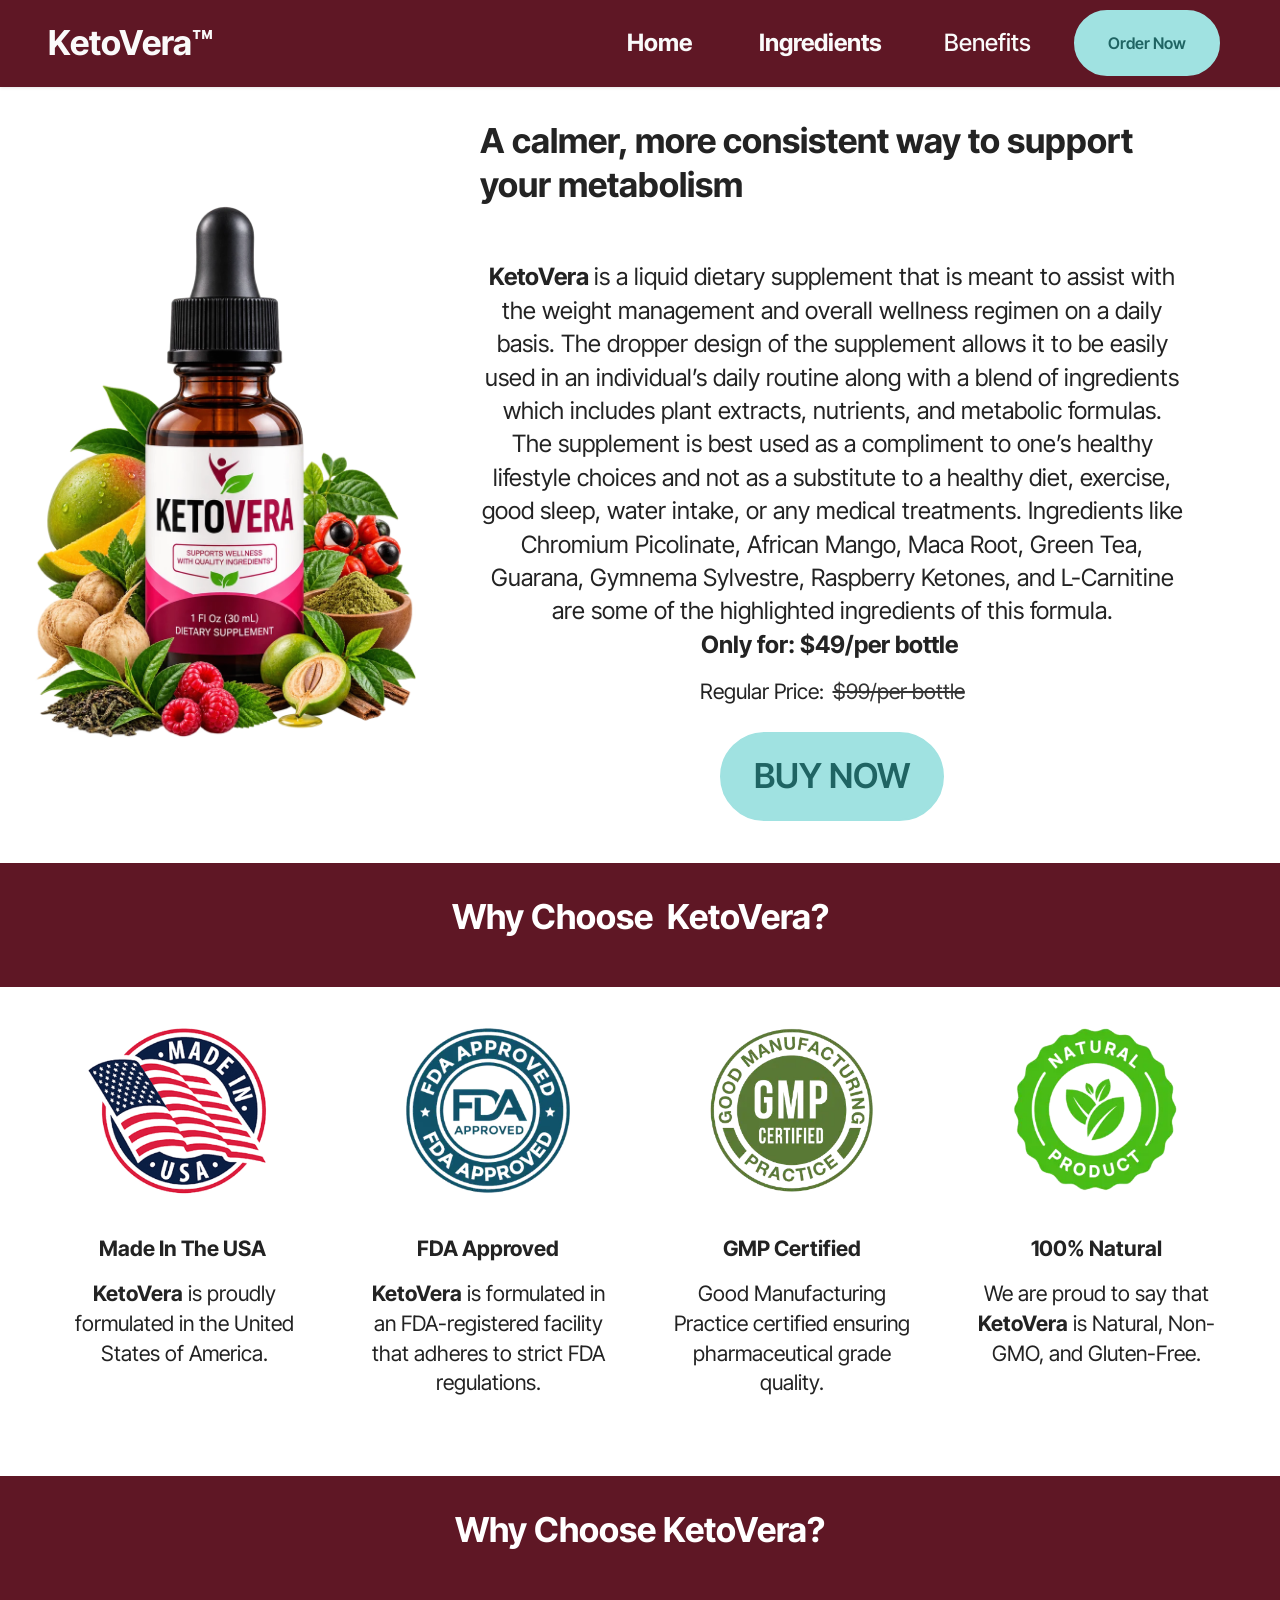
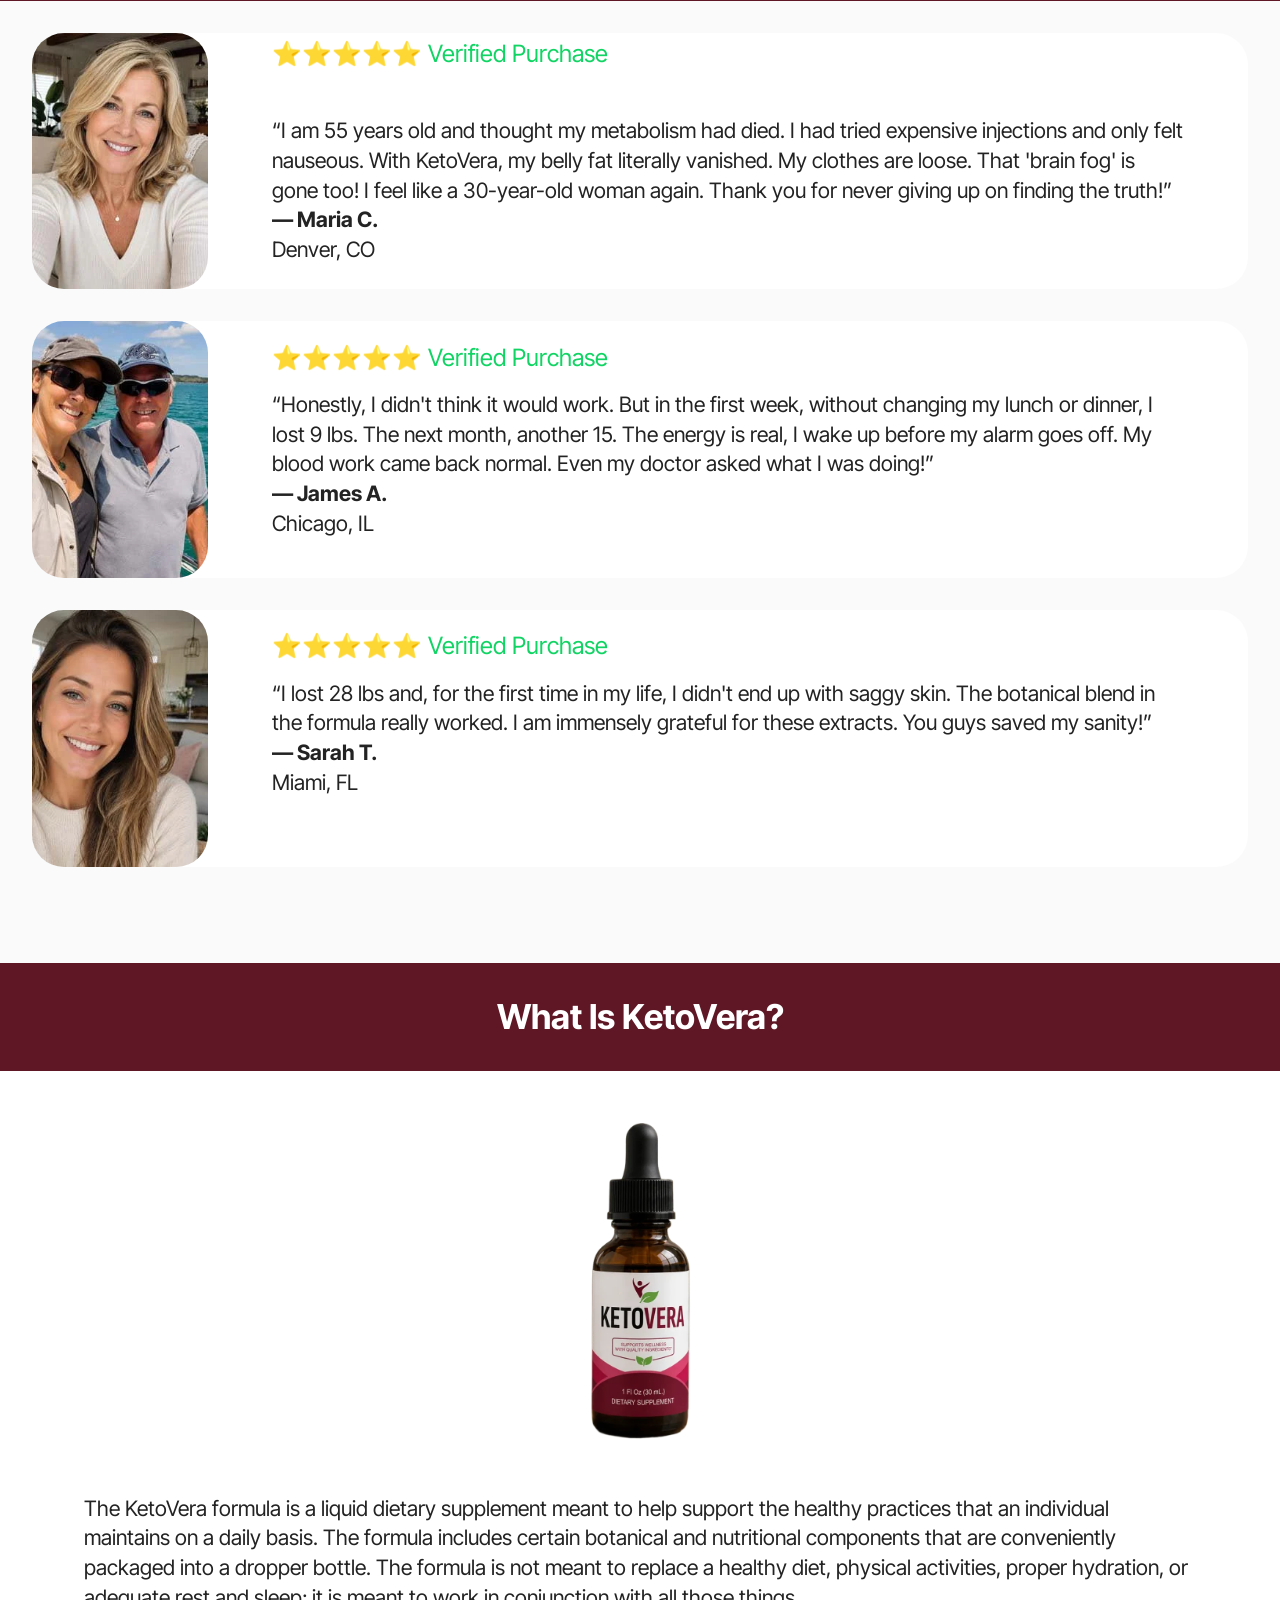
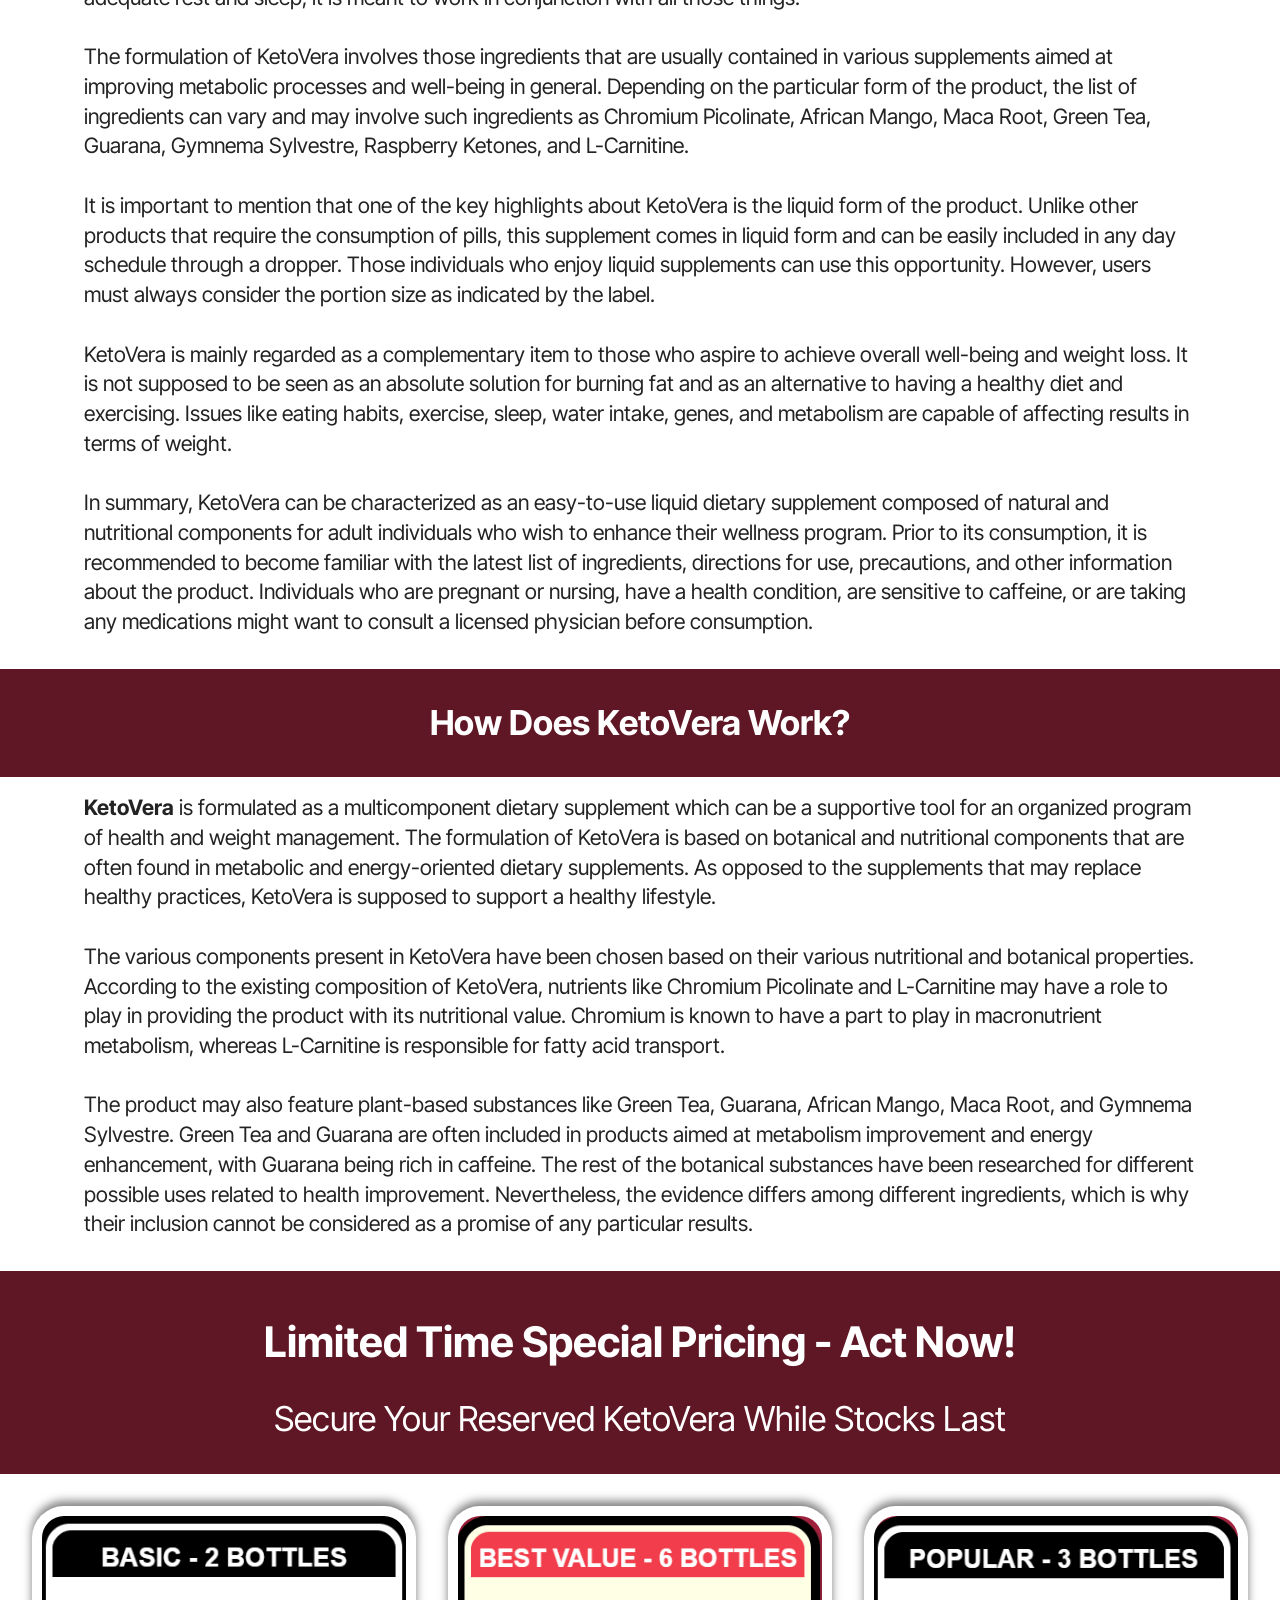
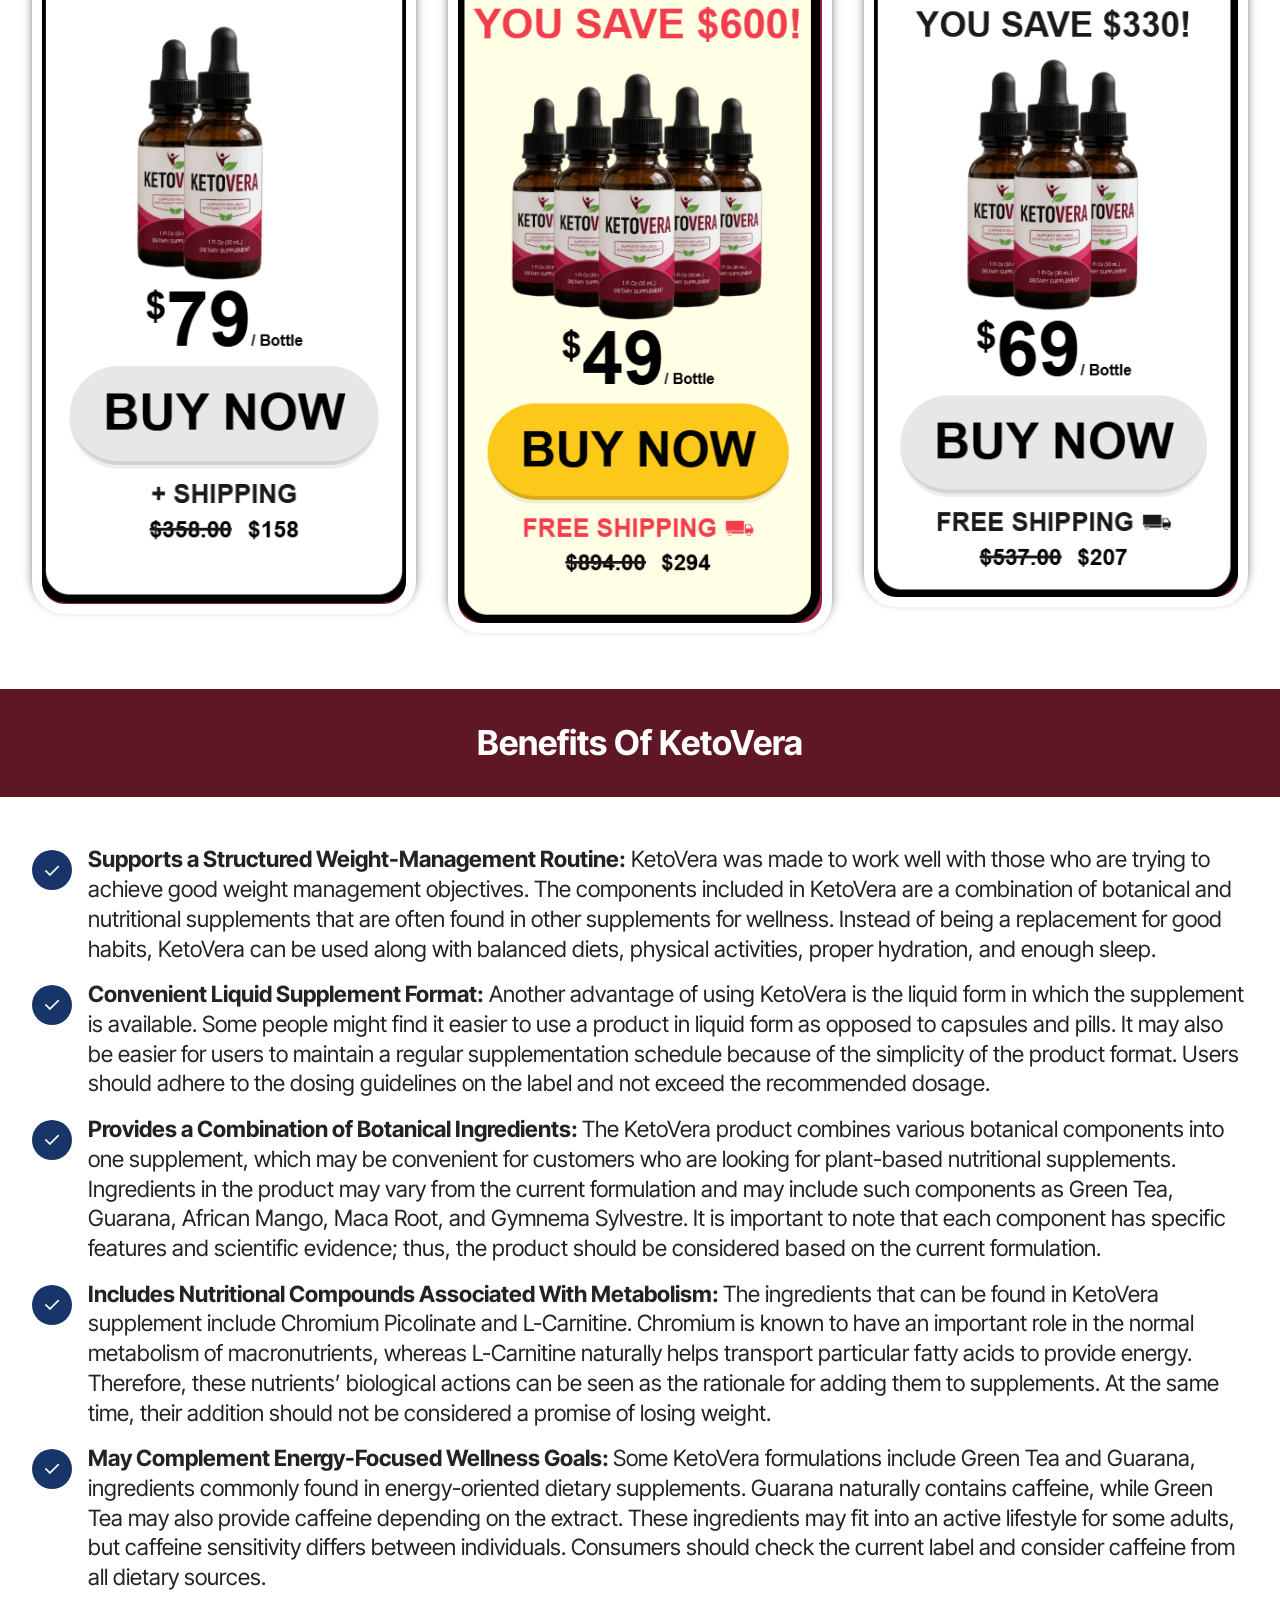
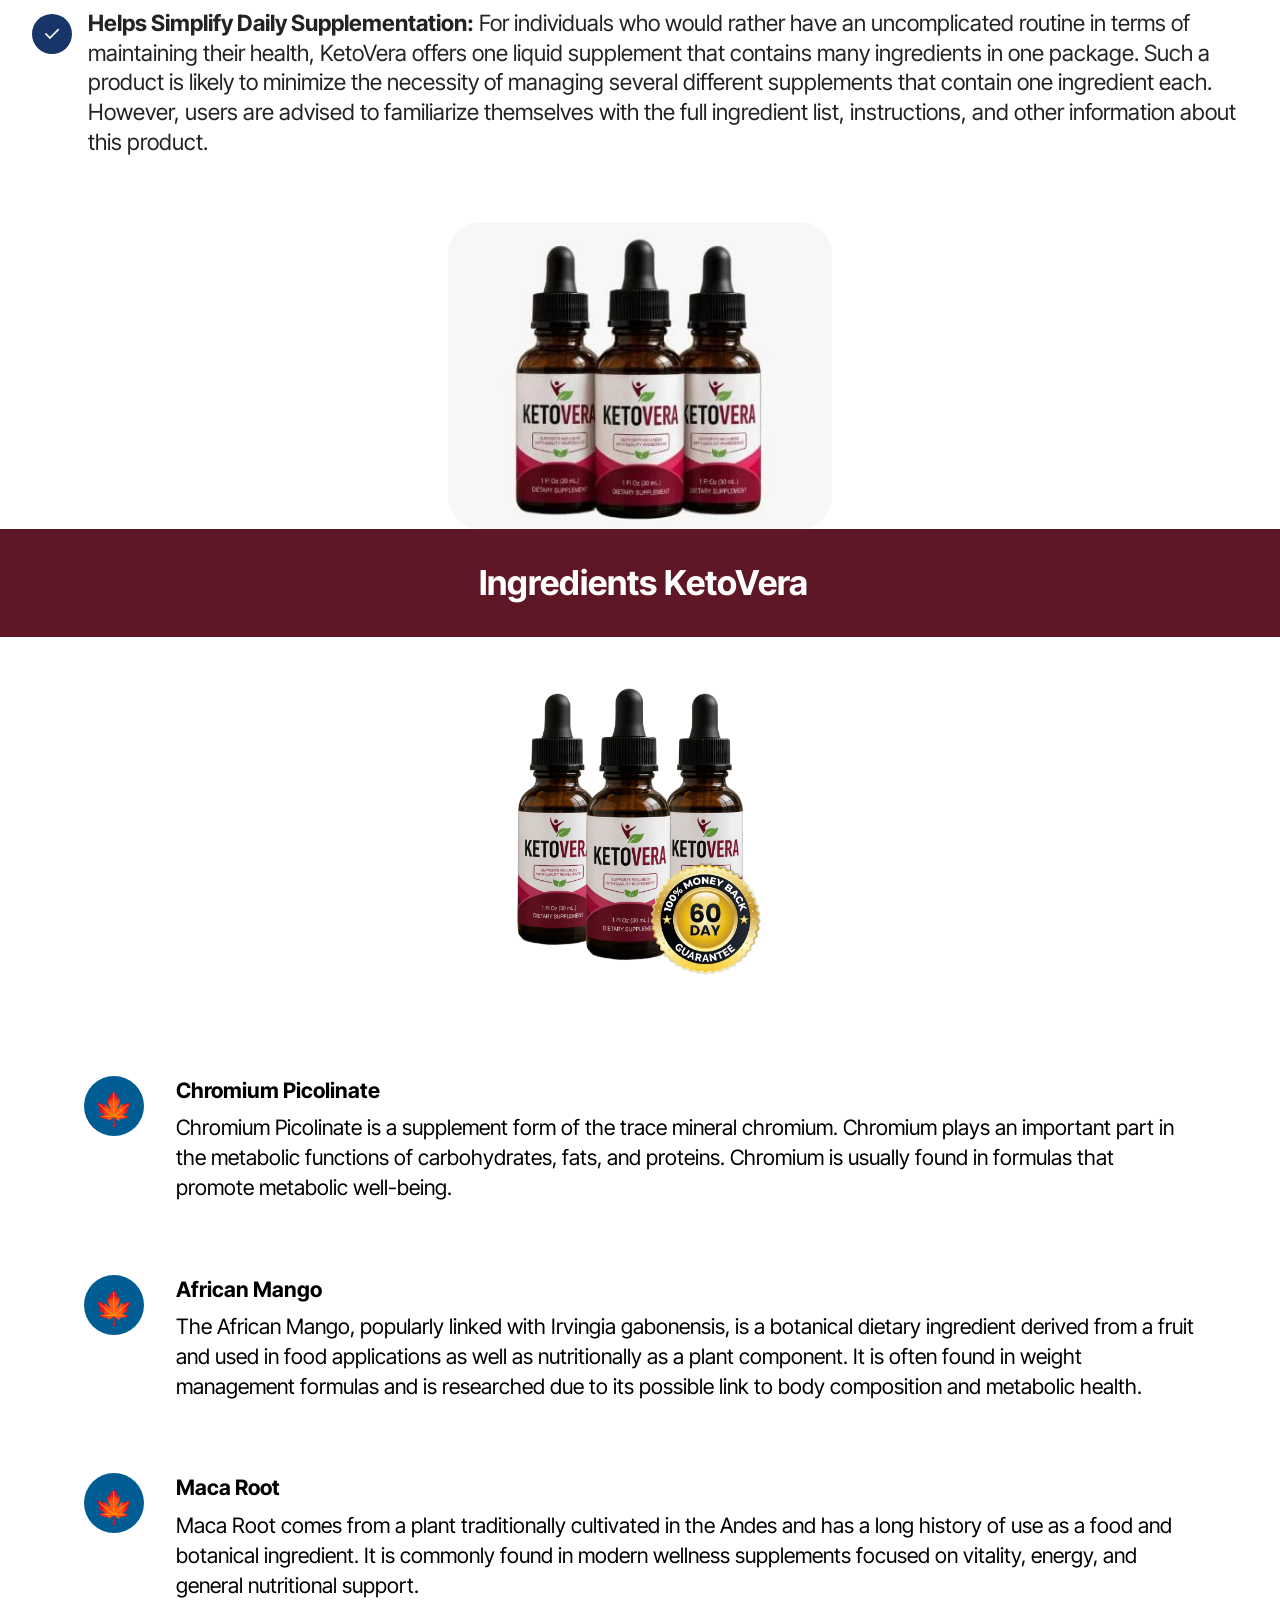
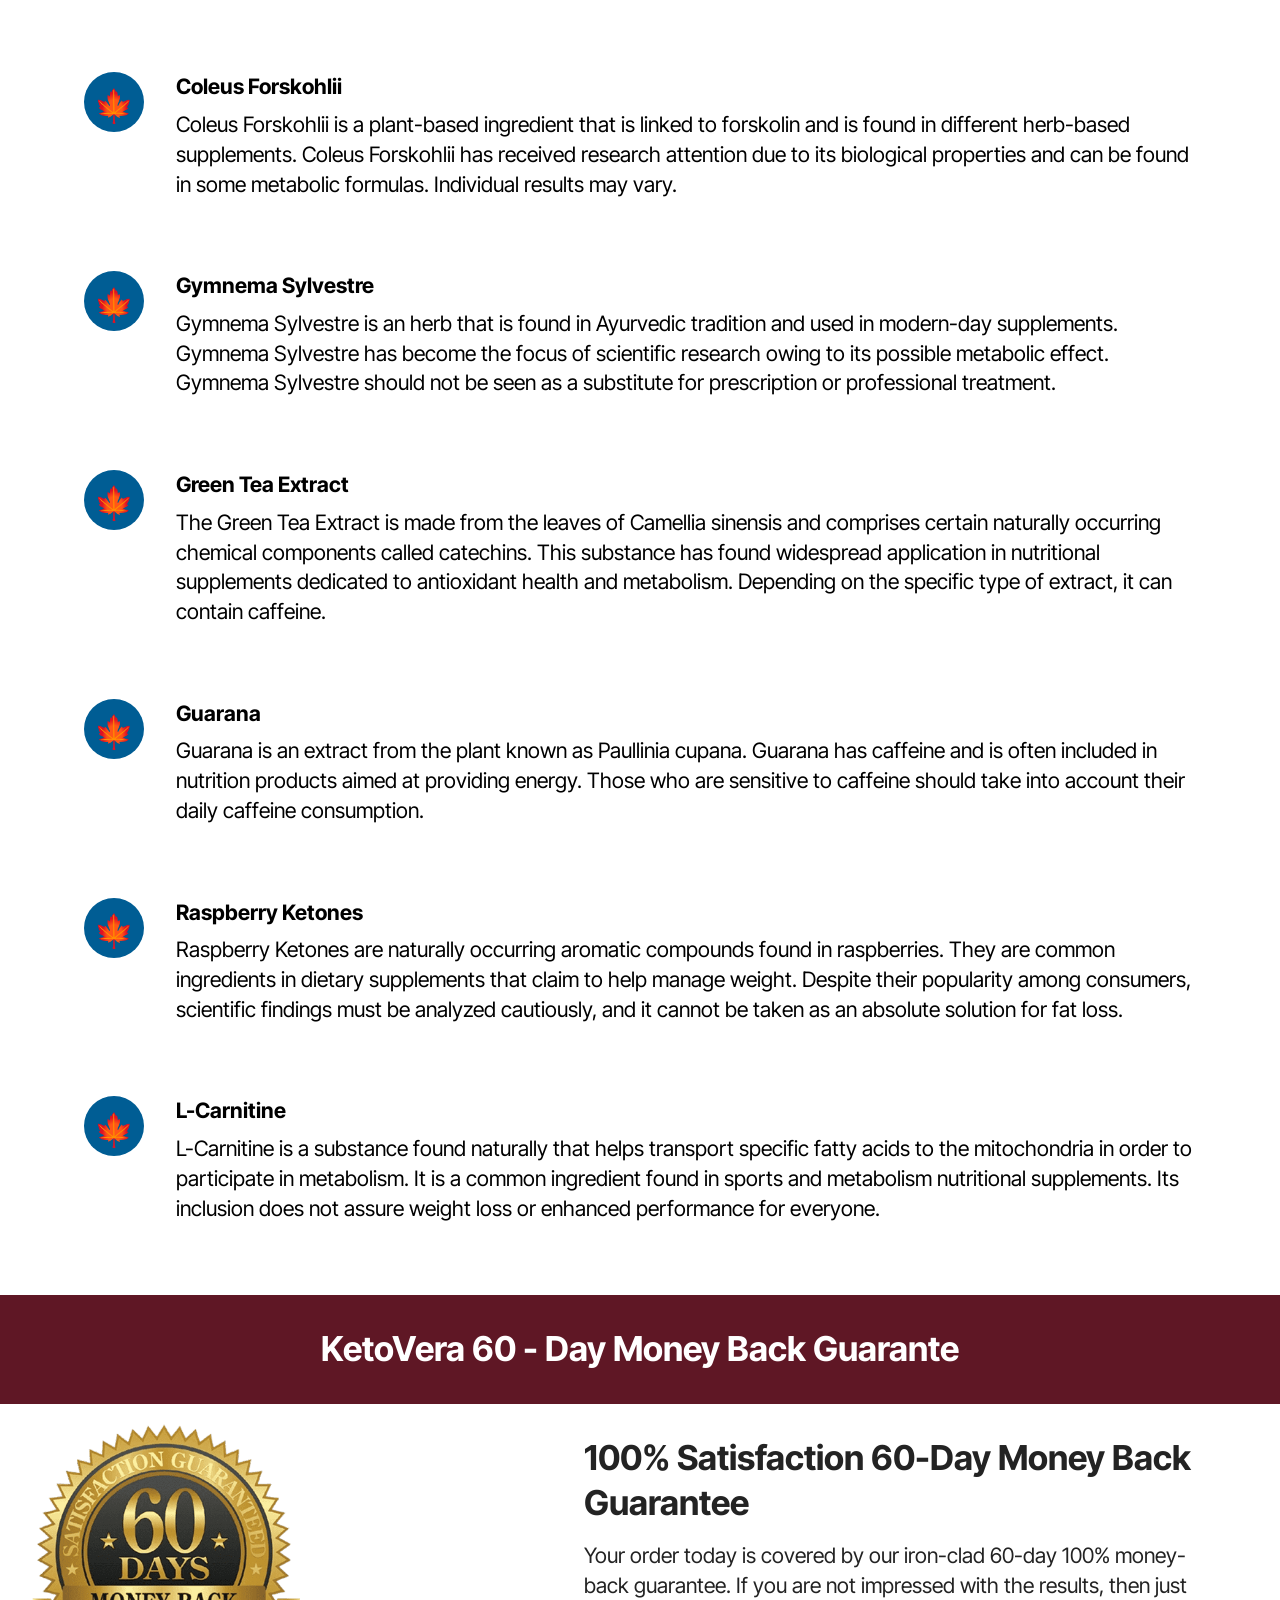
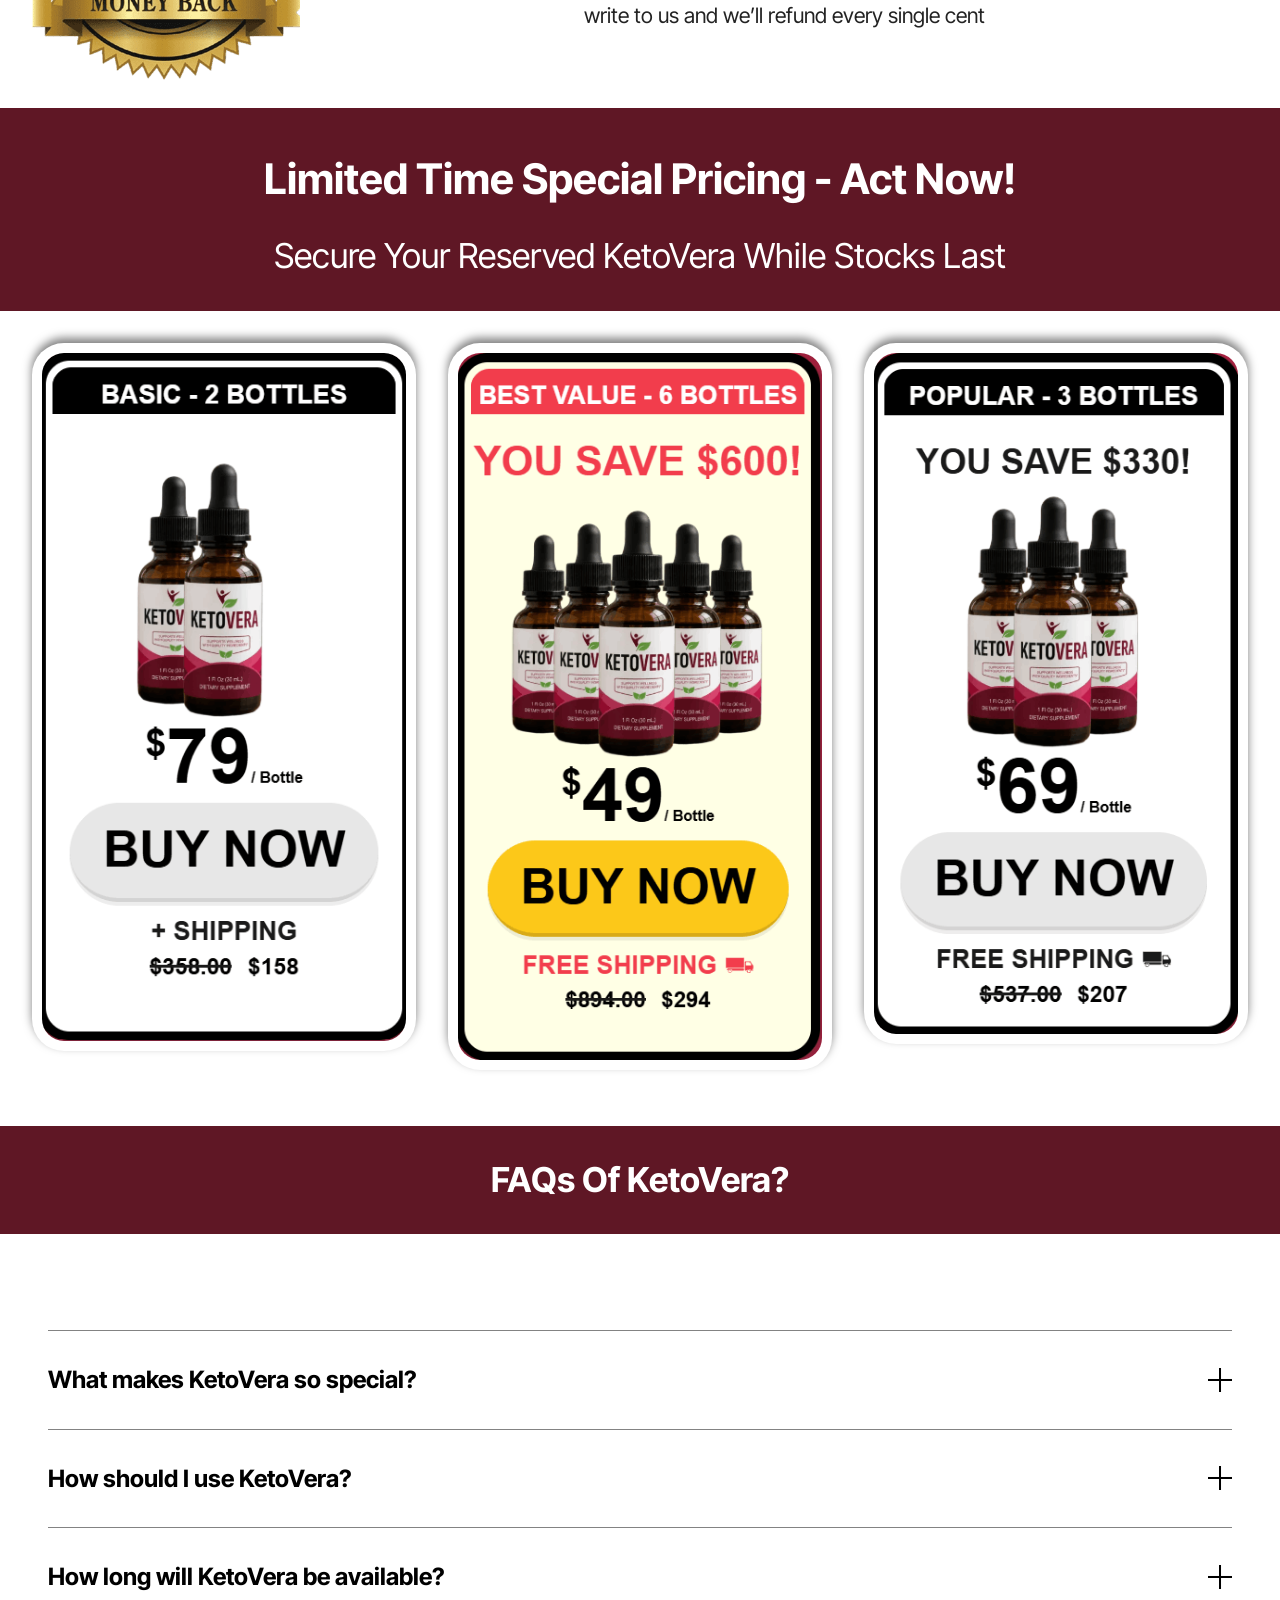
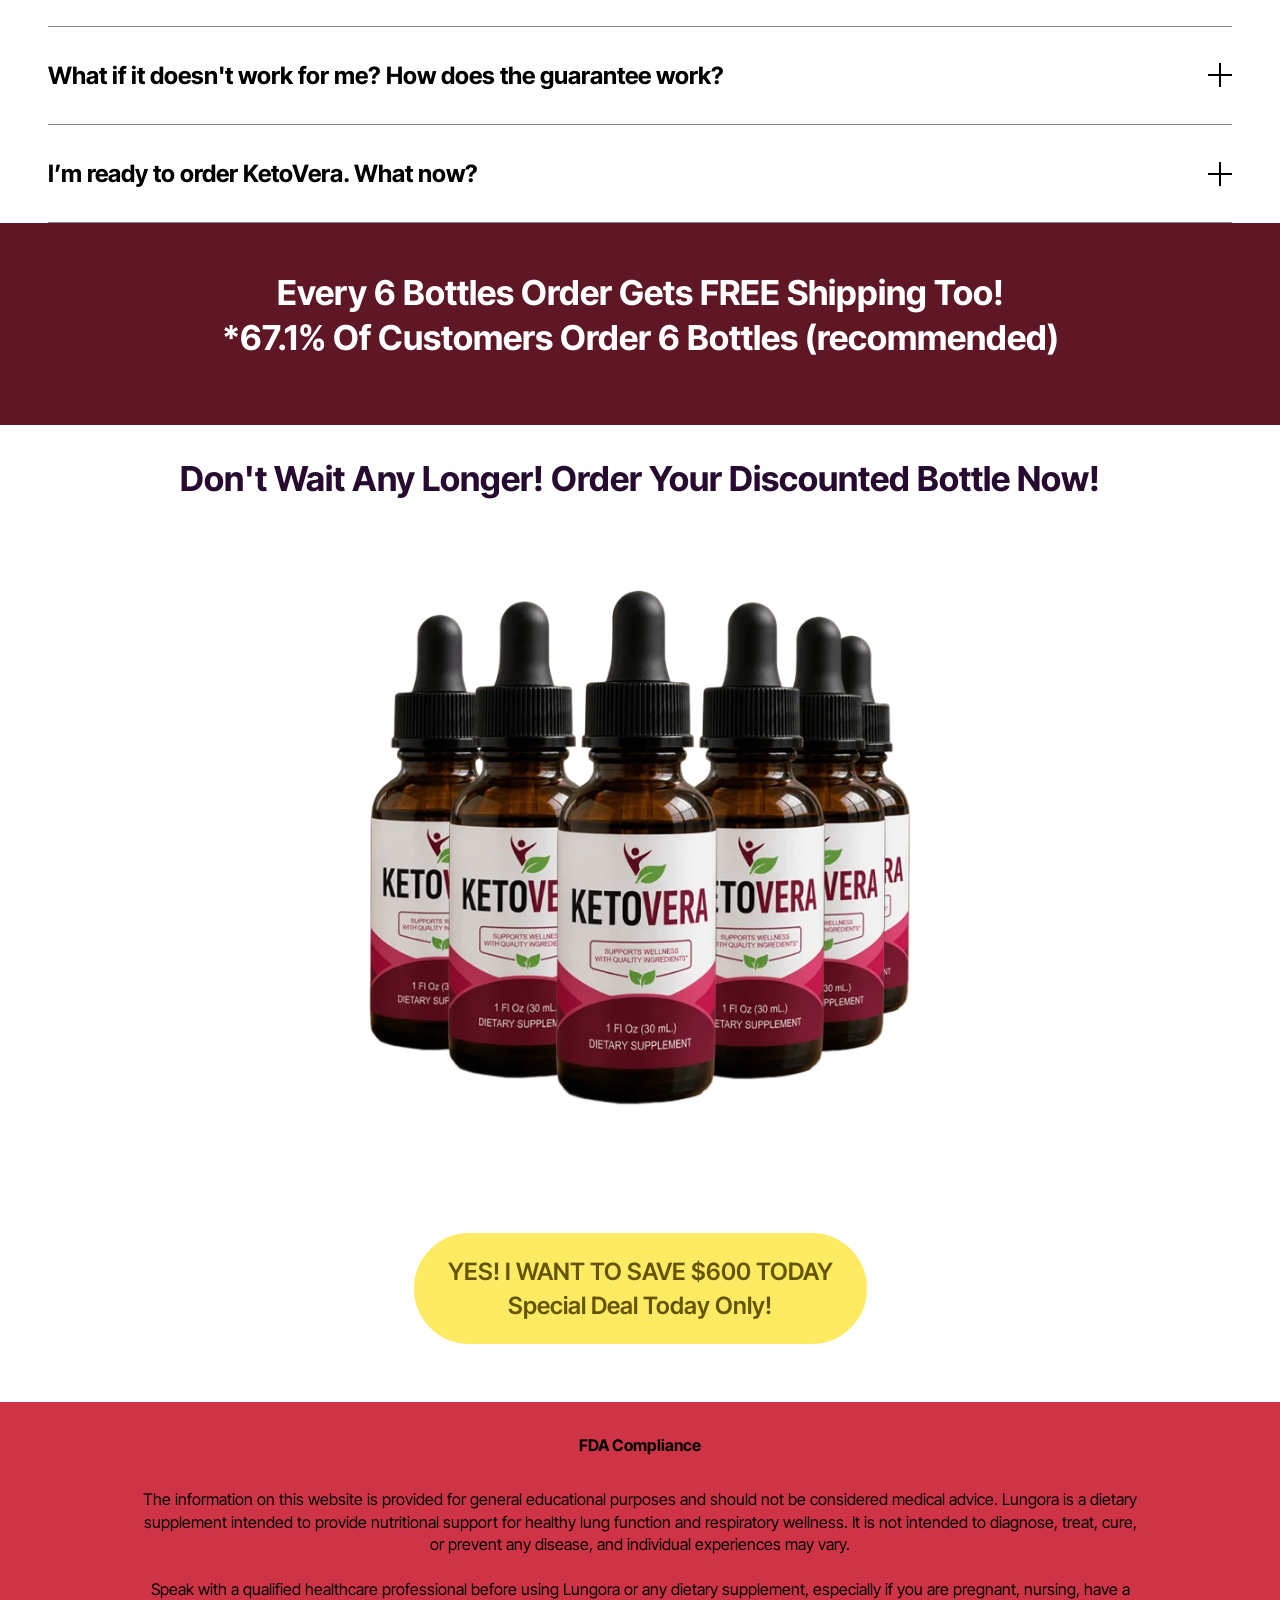
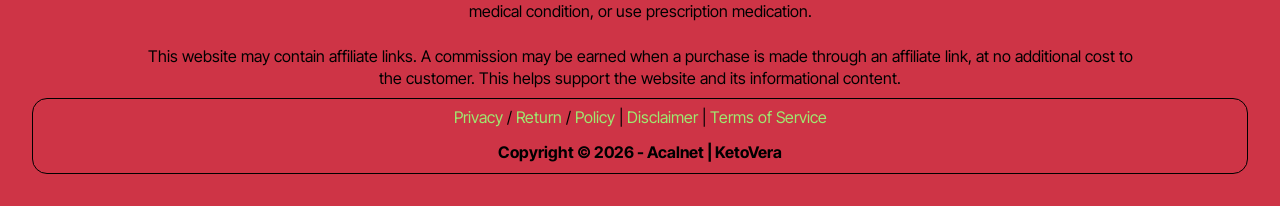
==== commit 81fcbf6e: "Update index.html" ====
--- a/index.html
+++ b/index.html
@@ -24,7 +24,8 @@
   <link rel="preload" href="https://fonts.googleapis.com/css?family=Inter+Tight:100,200,300,400,500,600,700,800,900,100i,200i,300i,400i,500i,600i,700i,800i,900i&display=swap" as="style" onload="this.onload=null;this.rel='stylesheet'">
   <noscript><link rel="stylesheet" href="https://fonts.googleapis.com/css?family=Inter+Tight:100,200,300,400,500,600,700,800,900,100i,200i,300i,400i,500i,600i,700i,800i,900i&display=swap"></noscript>
   <link rel="preload" as="style" href="assets/mobirise/css/mbr-additional.css?v=Tbg3Fm"><link rel="stylesheet" href="assets/mobirise/css/mbr-additional.css?v=Tbg3Fm" type="text/css">
-
+<meta name="google-site-verification" content="ojwFFrobrEAdesm8oLR1VNvsSXICQItrODOj1nC4V70" />
+<meta name="msvalidate.01" content="BFED78960371397816FDB9212DADB8CB" />
   
   
   <meta name="keywords" content="prosta defend, prostadefend, prosta defend supplement, prosta defend pills">
@@ -998,8 +999,8 @@
             </div>
         </div>
     </div>
-</section><section class="display-7" style="padding: 0;align-items: center;justify-content: center;flex-wrap: wrap;    align-content: center;display: flex;position: relative;height: 4rem;"><a href="https://mobiri.se/" style="flex: 1 1;height: 4rem;position: absolute;width: 100%;z-index: 1;"><img alt="" style="height: 4rem;" src="[data-uri]"></a><p style="margin: 0;text-align: center;" class="display-7">&#8204;</p><a style="z-index:1" href="https://mobirise.com/builder/no-code-website-builder.html">No Code Website Builder</a></section><script src="assets/bootstrap/js/bootstrap.bundle.min.js"></script>  <script src="assets/smoothscroll/smooth-scroll.js"></script>  <script src="assets/ytplayer/index.js"></script>  <script src="assets/dropdown/js/navbar-dropdown.js"></script>  <script src="assets/mbr-switch-arrow/mbr-switch-arrow.js"></script>  <script src="assets/theme/js/script.js"></script>  
+<script src="assets/bootstrap/js/bootstrap.bundle.min.js"></script>  <script src="assets/smoothscroll/smooth-scroll.js"></script>  <script src="assets/ytplayer/index.js"></script>  <script src="assets/dropdown/js/navbar-dropdown.js"></script>  <script src="assets/mbr-switch-arrow/mbr-switch-arrow.js"></script>  <script src="assets/theme/js/script.js"></script>  
   
   
 </body>
-</html>+</html>
